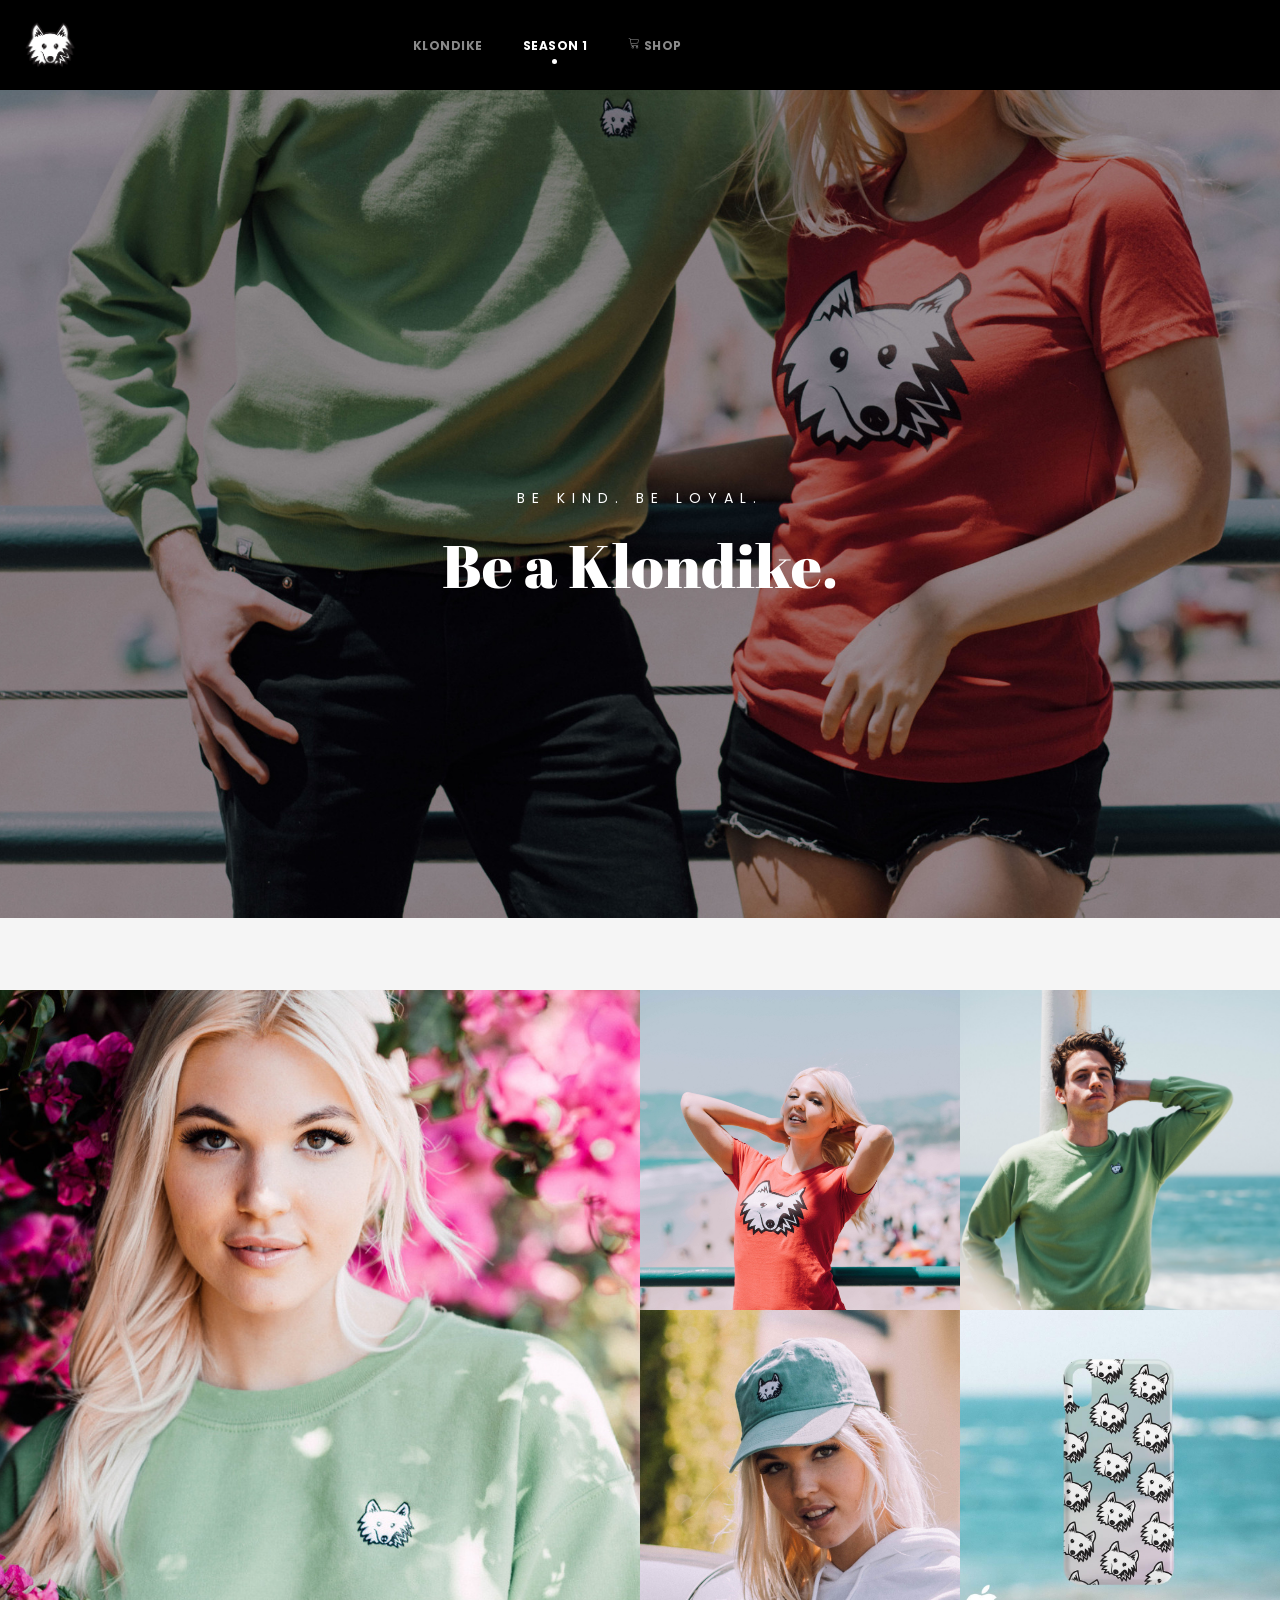
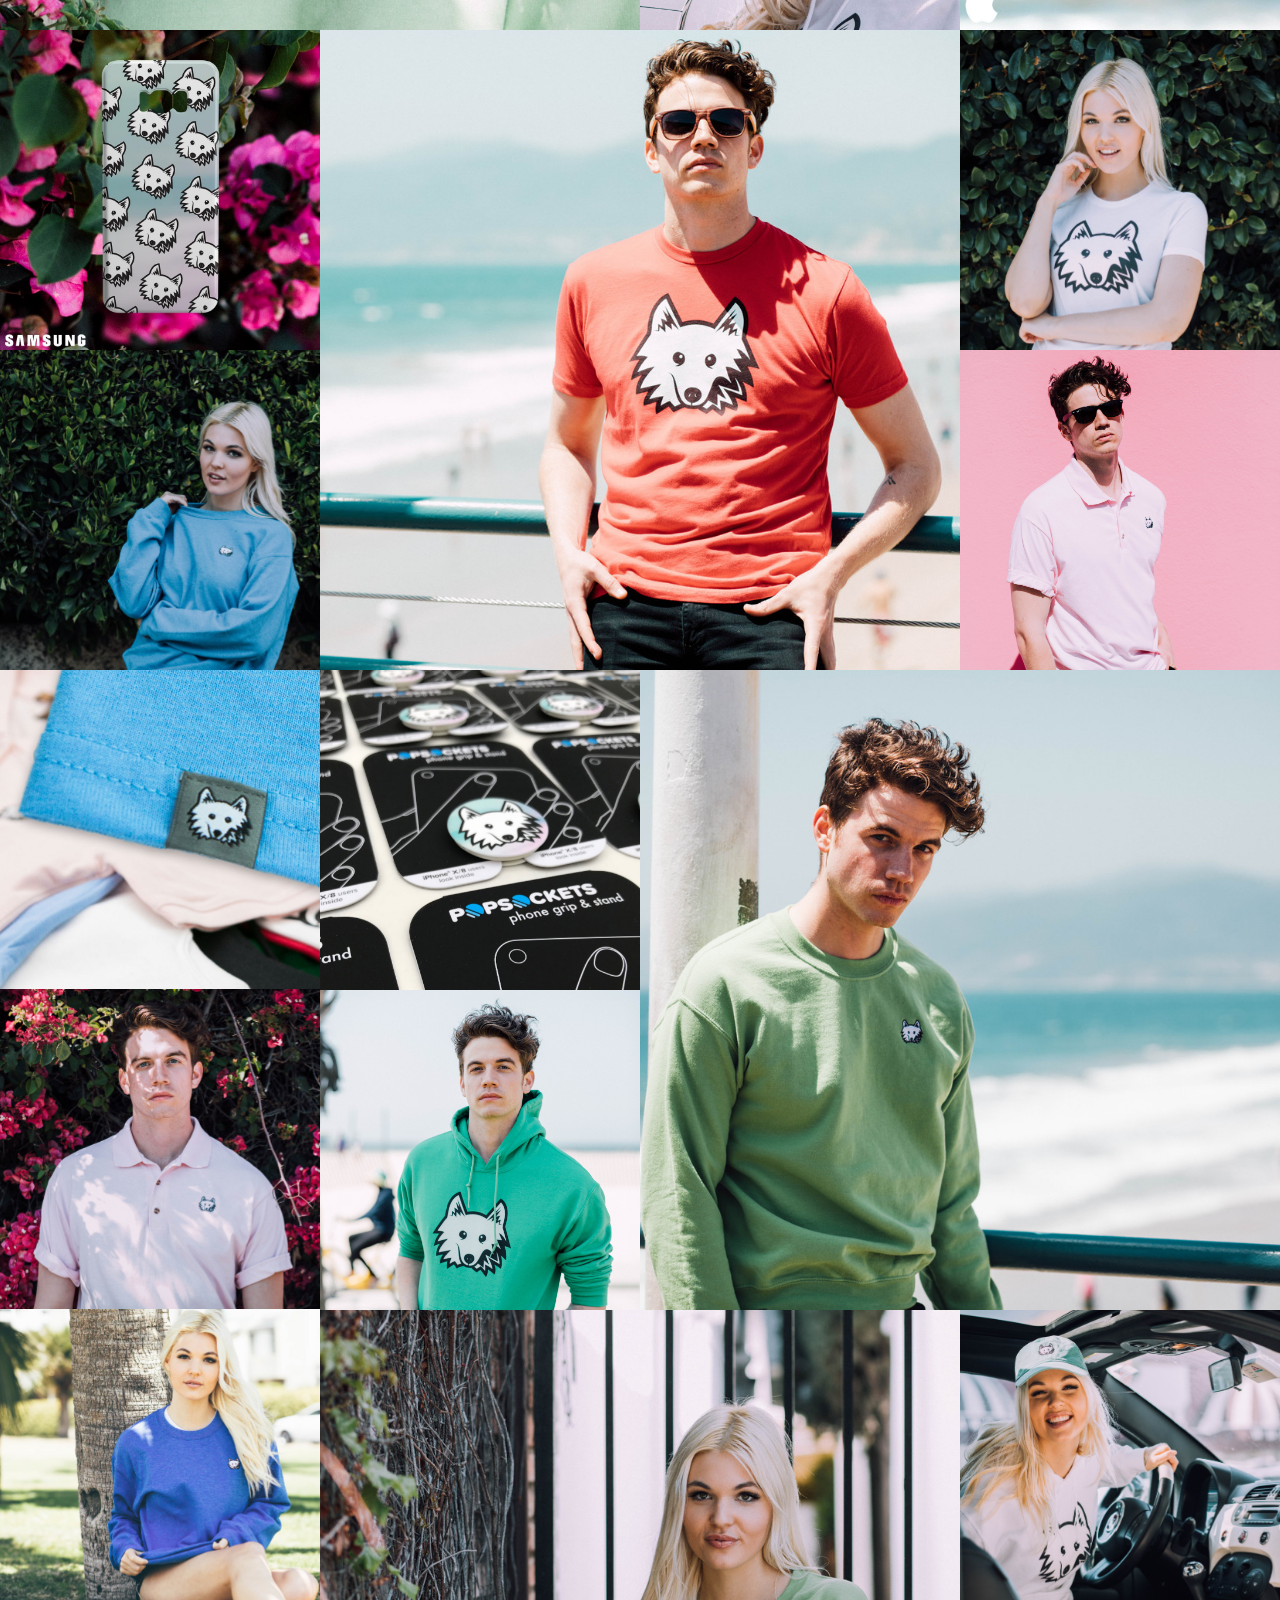
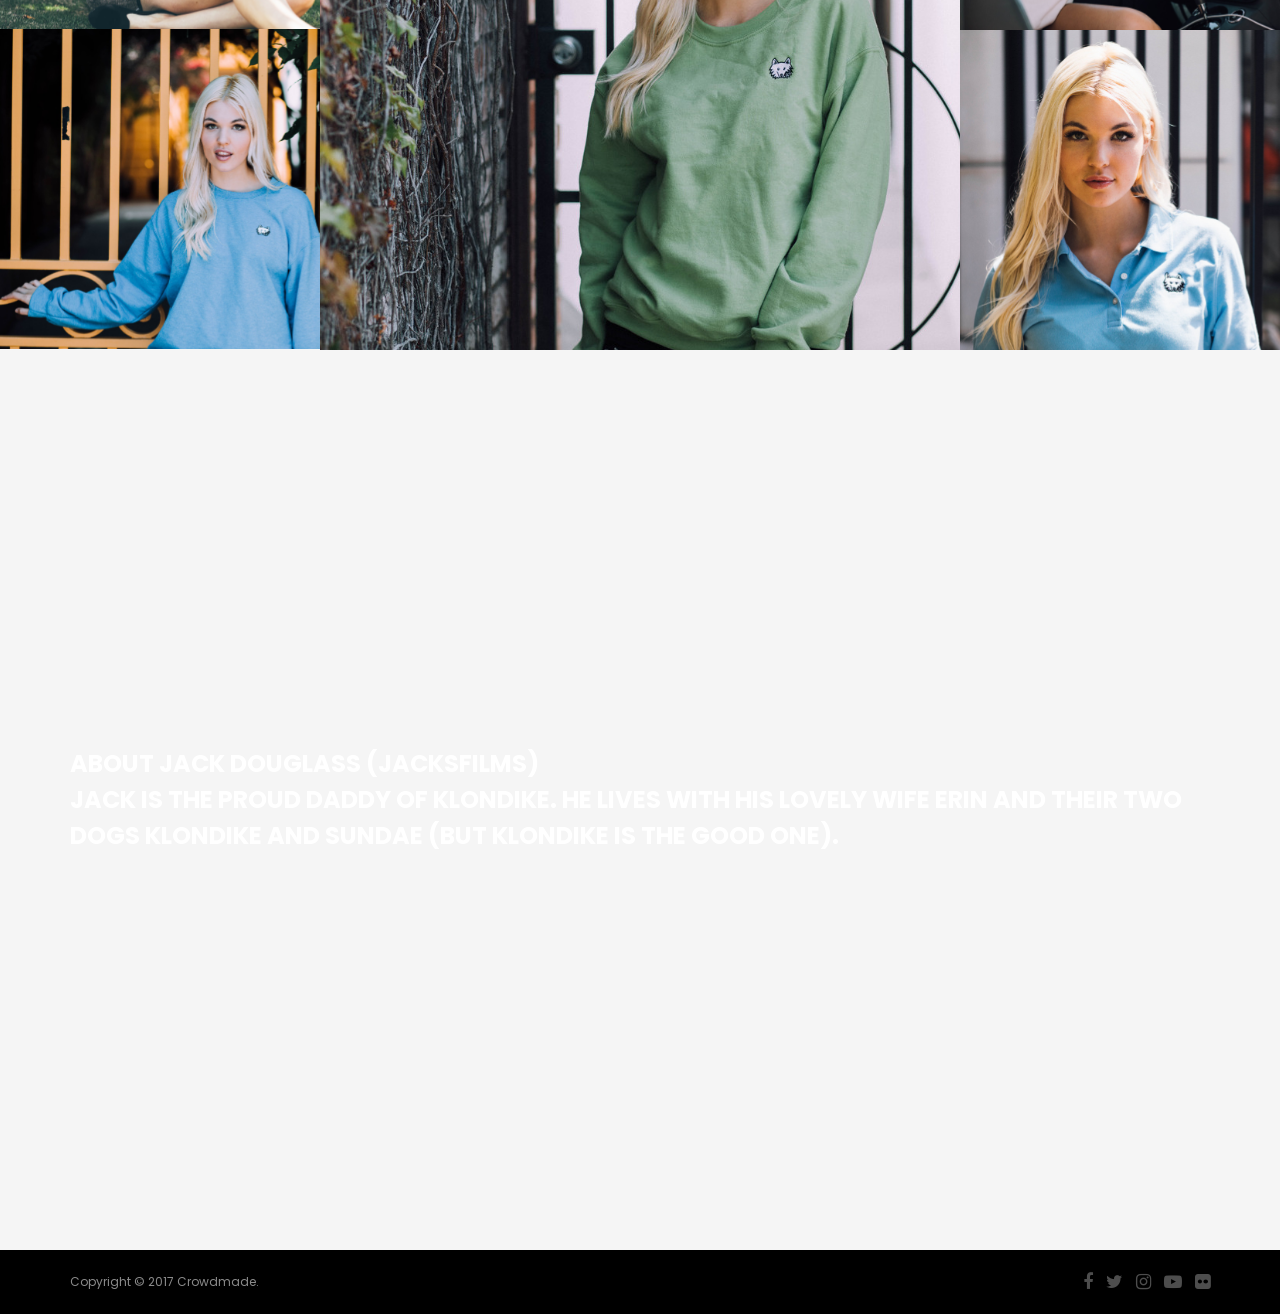
==== index.html @ ea307bab "Linking to shop" ====
<!doctype html>
<html lang="en">
  <head>
    <!-- Basic page needs-->
    <title>Be A Klondike</title>
    <meta charset="UTF-8"/>
    <meta name="author" content=""/>
    <meta name="description" content=""/>
    <meta name="keywords" content=""/>
    <!-- Mobile specific metas-->
    <meta name="viewport" content="width=device-width,initial-scale=1.0"/>
    <!-- Favicon-->
    <link rel="shortcut icon" href="images/favicon.ico"/>
    <!-- Google Web Fonts-->
    <link rel="stylesheet" href="https://fonts.googleapis.com/css?family=Poppins:300,400,500,600,700"/>
    <link rel="stylesheet" href="https://fonts.googleapis.com/css?family=Abril+Fatface"/>
    <link rel="stylesheet" href="https://fonts.googleapis.com/css?family=Unna"/>
    <link rel="stylesheet" href="https://fonts.googleapis.com/css?family=PT+Serif"/>
    <link rel="stylesheet" href="https://fonts.googleapis.com/css?family=Muli"/>
    <!-- Vendor CSS-->
    <link rel="stylesheet" media="all" href="css/bootstrap.min.css"/>
    <link rel="stylesheet" media="all" href="css/font-awesome.min.css"/>
    <link rel="stylesheet" media="all" href="css/linearicons.css"/>
    <link rel="stylesheet" media="all" href="css/apolo-icons.css"/>
    <link rel="stylesheet" media="all" href="css/hamburgers.min.css"/>
    <link rel="stylesheet" media="all" href="css/animate.css"/>
    <link rel="stylesheet" media="all" href="vendors/fancybox/jquery.fancybox.min.css"/>
    <link rel="stylesheet" media="all" href="vendors/owl-carousel/assets/owl.carousel.min.css"/>
    <link rel="stylesheet" media="all" href="vendors/mCustomScrollbar/jquery.mCustomScrollbar.min.css"/>
    <link rel="stylesheet" media="all" href="vendors/arcticmodal/jquery.arcticmodal-0.3.css"/>
    <!-- Theme CSS-->
    <link rel="stylesheet" media="all" href="css/style.css"/>
    <!-- Vendor JS-->
    <script src="vendors/modernizr.js"></script>
    <style>
      .apo-header-item img.logo { max-height: 60px; }
      .shopify-product { margin: auto; }
      .text-white { color: #ffffff !important; }
      .text-left { text-align: left; }
    </style>
  </head>
  <body>
    <!-- Preloader-->
    <div class="apo-preloader">
      <div class="apo-preloader-outer">
        <div class="apo-preloader-inner">
          <div class="apo-loader">
            <img src="images/klondike-s1-logo-trans.png" alt="">
          </div>
        </div>
      </div>
    </div>
    <!-- End Preloader-->
    <!-- Site Header-->
    <!-- Site Header-->
    <header id="header" class="apo-header apo-header-dark">
      <div class="apo-header-section apo-sticky">
        <div class="apo-header-component-first">
          <div class="apo-header-items">
            <div class="apo-header-item">
              <!-- Logo--><a href="/" title="Home"><img src="images/klondike-s1-logo-trans.png" class="logo" alt="Logo"/></a>
              <!-- End Logo-->
            </div>
          </div>
        </div>
        <div class="apo-header-component-middle">
          <div class="apo-header-items">
            <div class="apo-header-item">
              <!-- Navigation-->
              <nav class="apo-navigation-container">
                <ul class="apo-navigation">
                  <li><a href="/">Klondike</a></li>
                  <li class="apo-current"><a href="#">Season 1</a></li>
                  <li><a href="https://crowdmade.com/collections/jacksfilms"><i class="icon-cart"></i> Shop</a></li>
                </ul>
              </nav>
              <!-- End Navigation-->
            </div>
          </div>
        </div>
        <div class="apo-header-component-last"></div>
      </div>
    </header>
    <!-- End Site Header-->
    <!-- Page Content-->
    <div class="apo-page">

      <div data-parallax="scroll" data-image-src="images/klondike-s1-header.jpg" class="apo-section apo-fullheight-section apo-section-parallax">
        <div class="container text-white">
          <h4 class="apo-section-title apo-style-3">Be Kind. Be Loyal.</h4>
          <h1 class="apo-style-3">Be a Klondike.</blockquote>
        </div>
      </div>

      <!-- Isotope-->
      <div data-isotope-layout="masonry" class="apo-isotope apo-cols-4 apo-portfolio-container apo-style-3">
        <div class="grid-sizer"></div>
        <div class="apo-item apo-item-size-2x">
          <!-- Article-->
          <article class="apo-project">
            <div class="apo-project-media"><a href="#"><img src="images/klondike-s1-1.jpg" alt=""/></a></div>
            <div class="apo-project-content-wrap">
              <div class="apo-aligner-outer">
                <div class="apo-aligner-inner">
                  <header class="apo-project-header">
                    <h2 class="apo-project-title"><a href="https://crowdmade.com/collections/jacksfilms/products/klondike-face-embroidery-unisex-sweater?variant=12112669343812">Lime Embroidered Klondike Sweater</a></h2>
                  </header>
                  <footer class="apo-project-footer">
                    <ul class="apo-project-meta">
                      <li><a href="#">$34.99</a></li>
                    </ul>
                    <div class="shopify-product" id="shopify-1297131667524">
                  </footer>
                </div>
              </div>
            </div>
          </article>
        </div>
        <div class="apo-item">
          <!-- Article-->
          <article class="apo-project">
            <div class="apo-project-media"><a href="#"><img src="images/klondike-s1-2.jpg" alt=""/></a></div>
            <div class="apo-project-content-wrap">
              <div class="apo-aligner-outer">
                <div class="apo-aligner-inner">
                  <header class="apo-project-header">
                    <h2 class="apo-project-title"><a href="https://crowdmade.com/collections/jacksfilms/products/klondike-face-screenprint-ladies-t-shirt?variant=12112696082500">Red Ladies Klondike T-Shirt</a></h2>
                  </header>
                  <footer class="apo-project-footer">
                    <ul class="apo-project-meta">
                      <li><a href="#">$24.99</a></li>
                    </ul>
                    <div class="shopify-product" id="shopify-1297136746564">
                  </footer>
                </div>
              </div>
            </div>
          </article>
        </div>
        <div class="apo-item">
          <!-- Article-->
          <article class="apo-project">
            <div class="apo-project-media"><a href="#"><img src="images/klondike-s1-3.jpg" alt=""/></a></div>
            <div class="apo-project-content-wrap">
              <div class="apo-aligner-outer">
                <div class="apo-aligner-inner">
                  <header class="apo-project-header">
                    <h2 class="apo-project-title"><a href="https://crowdmade.com/collections/jacksfilms/products/klondike-face-embroidery-unisex-sweater?variant=12112669409348">Lime Embroidered Klondike Sweater</a></h2>
                  </header>
                  <footer class="apo-project-footer">
                    <ul class="apo-project-meta">
                      <li><a href="#">$34.99</a></li>
                    </ul>
                    <div class="shopify-product" id="shopify-1297131667524">
                  </footer>
                </div>
              </div>
            </div>
          </article>
        </div>
        <div class="apo-item">
          <!-- Article-->
          <article class="apo-project">
            <div class="apo-project-media"><a href="#"><img src="images/klondike-s1-4.jpg" alt=""/></a></div>
            <div class="apo-project-content-wrap">
              <div class="apo-aligner-outer">
                <div class="apo-aligner-inner">
                  <header class="apo-project-header">
                    <h2 class="apo-project-title"><a href="https://crowdmade.com/collections/jacksfilms/products/klondike-face-embroidery-unisex">Seafoam Klondike Hat</a></h2>
                  </header>
                  <footer class="apo-project-footer">
                    <ul class="apo-project-meta">
                      <li><a href="#">$24.99</a></li>
                    </ul>
                    <div class="shopify-product" id="shopify-1297132486724">
                  </footer>
                </div>
              </div>
            </div>
          </article>
        </div>
        <div class="apo-item">
          <!-- Article-->
          <article class="apo-project">
            <div class="apo-project-media"><a href="#"><img src="images/klondike-s1-5.jpg" alt=""/></a></div>
            <div class="apo-project-content-wrap">
              <div class="apo-aligner-outer">
                <div class="apo-aligner-inner">
                  <header class="apo-project-header">
                    <h2 class="apo-project-title"><a href="https://crowdmade.com/collections/jacksfilms/products/klondike-phone-case-iphone-case">Klondike iPhone Case (5-X)</a></h2>
                  </header>
                  <footer class="apo-project-footer">
                    <ul class="apo-project-meta">
                      <li><a href="#">$16.99</a></li>
                    </ul>
                    <div class="shopify-product" id="shopify-1300174045252">
                  </footer>
                </div>
              </div>
            </div>
          </article>
        </div>
        <div class="apo-item">
          <!-- Article-->
          <article class="apo-project">
            <div class="apo-project-media"><a href="#"><img src="images/klondike-s1-6.jpg" alt=""/></a></div>
            <div class="apo-project-content-wrap">
              <div class="apo-aligner-outer">
                <div class="apo-aligner-inner">
                  <header class="apo-project-header">
                    <h2 class="apo-project-title"><a href="#">Klondike Samsung Galaxy Case (S3-S8)</a></h2>
                  </header>
                  <footer class="apo-project-footer">
                    <ul class="apo-project-meta">
                      <li><a href="#">$16.99</a></li>
                    </ul>
                    <div class="shopify-product" id="shopify-1300174110788">
                  </footer>
                </div>
              </div>
            </div>
          </article>
        </div>
        <div class="apo-item apo-item-size-2x">
          <!-- Article-->
          <article class="apo-project">
            <div class="apo-project-media"><a href="#"><img src="images/klondike-s1-7.jpg" alt=""/></a></div>
            <div class="apo-project-content-wrap">
              <div class="apo-aligner-outer">
                <div class="apo-aligner-inner">
                  <header class="apo-project-header">
                    <h2 class="apo-project-title"><a href="https://crowdmade.com/collections/jacksfilms/products/klondike-face-screenprint-unisex-t-shirt?variant=12112696672324">Red Unisex Klondike T-Shirt</a></h2>
                  </header>
                  <footer class="apo-project-footer">
                    <ul class="apo-project-meta">
                      <li><a href="#">$24.99</a></li>
                    </ul>
                    <div class="shopify-product" id="shopify-1297136779332">
                  </footer>
                </div>
              </div>
            </div>
          </article>
        </div>
        <div class="apo-item">
          <!-- Article-->
          <article class="apo-project">
            <div class="apo-project-media"><a href="#"><img src="images/klondike-s1-8.jpg" alt=""/></a></div>
            <div class="apo-project-content-wrap">
              <div class="apo-aligner-outer">
                <div class="apo-aligner-inner">
                  <header class="apo-project-header">
                    <h2 class="apo-project-title"><a href="https://crowdmade.com/collections/jacksfilms/products/klondike-face-screenprint-ladies-t-shirt?variant=12112696016964">White Ladies Klondike T-Shirt</a></h2>
                  </header>
                  <footer class="apo-project-footer">
                    <ul class="apo-project-meta">
                      <li><a href="#">$24.99</a></li>
                    </ul>
                    <div class="shopify-product" id="shopify-1297136746564">
                  </footer>
                </div>
              </div>
            </div>
          </article>
        </div>
        <div class="apo-item">
          <!-- Article-->
          <article class="apo-project">
            <div class="apo-project-media"><a href="#"><img src="images/klondike-s1-9.jpg" alt=""/></a></div>
            <div class="apo-project-content-wrap">
              <div class="apo-aligner-outer">
                <div class="apo-aligner-inner">
                  <header class="apo-project-header">
                    <h2 class="apo-project-title"><a href="#">Heather Blue Embroidered Klondike Sweater</a></h2>
                  </header>
                  <footer class="apo-project-footer">
                    <ul class="apo-project-meta">
                      <li><a href="https://crowdmade.com/collections/jacksfilms/products/klondike-face-embroidery-unisex-sweater">$34.99</a></li>
                    </ul>
                    <div class="shopify-product" id="shopify-1297131667524">
                  </footer>
                </div>
              </div>
            </div>
          </article>
        </div>
        <div class="apo-item">
          <!-- Article-->
          <article class="apo-project">
            <div class="apo-project-media"><a href="#"><img src="images/klondike-s1-10.jpg" alt=""/></a></div>
            <div class="apo-project-content-wrap">
              <div class="apo-aligner-outer">
                <div class="apo-aligner-inner">
                  <header class="apo-project-header">
                    <h2 class="apo-project-title"><a href="https://crowdmade.com/collections/jacksfilms/products/klondike-face-embroidery-unisex-polo">Light Pink Embroidered Klondike Polo</a></h2>
                  </header>
                  <footer class="apo-project-footer">
                    <ul class="apo-project-meta">
                      <li><a href="#">$29.99</a></li>
                    </ul>
                    <div class="shopify-product" id="shopify-1297131700292">
                  </footer>
                </div>
              </div>
            </div>
          </article>
        </div>
        <div class="apo-item apo-item-size-1-3x">
          <!-- Article-->
          <article class="apo-project">
            <div class="apo-project-media"><a href="#"><img src="images/klondike-s1-11.jpg" alt=""/></a></div>
            <div class="apo-project-content-wrap">
              <div class="apo-aligner-outer">
                <div class="apo-aligner-inner">
                  <header class="apo-project-header">
                    <h2 class="apo-project-title"><a href="https://crowdmade.com/collections/jacksfilms">Woven Klondike Hem Tags</a></h2>
                  </header>
                </div>
              </div>
            </div>
          </article>
        </div>
        <div class="apo-item apo-item-size-1-3x">
          <!-- Article-->
          <article class="apo-project">
            <div class="apo-project-media"><a href="#"><img src="images/klondike-s1-12.jpg" alt=""/></a></div>
            <div class="apo-project-content-wrap">
              <div class="apo-aligner-outer">
                <div class="apo-aligner-inner">
                  <header class="apo-project-header">
                    <h2 class="apo-project-title"><a href="https://crowdmade.com/collections/jacksfilms/products/klondike-pop-sockets">Klondike PopSocket</a></h2>
                  </header>
                  <footer class="apo-project-footer">
                    <ul class="apo-project-meta">
                      <li><a href="#">$.99</a></li>
                    </ul>
                    <div class="shopify-product" id="shopify-1300864401476">
                  </footer>
                </div>
              </div>
            </div>
          </article>
        </div>
        <div class="apo-item apo-item-size-2x">
          <!-- Article-->
          <article class="apo-project">
            <div class="apo-project-media"><a href="#"><img src="images/klondike-s1-13.jpg" alt=""/></a></div>
            <div class="apo-project-content-wrap">
              <div class="apo-aligner-outer">
                <div class="apo-aligner-inner">
                  <header class="apo-project-header">
                    <h2 class="apo-project-title"><a href="https://crowdmade.com/collections/jacksfilms/products/klondike-face-embroidery-unisex-sweater?variant=12112669409348">Lime Embroidered Klondike Sweater</a></h2>
                  </header>
                  <footer class="apo-project-footer">
                    <ul class="apo-project-meta">
                      <li><a href="#">$34.99</a></li>
                    </ul>
                    <div class="shopify-product" id="shopify-1297131667524">
                  </footer>
                </div>
              </div>
            </div>
          </article>
        </div>
        <div class="apo-item">
          <!-- Article-->
          <article class="apo-project">
            <div class="apo-project-media"><a href="#"><img src="images/klondike-s1-14.jpg" alt=""/></a></div>
            <div class="apo-project-content-wrap">
              <div class="apo-aligner-outer">
                <div class="apo-aligner-inner">
                  <header class="apo-project-header">
                    <h2 class="apo-project-title"><a href="https://crowdmade.com/collections/jacksfilms/products/klondike-face-embroidery-unisex-polo">Light Pink Embroidered Klondike Polo</a></h2>
                  </header>
                  <footer class="apo-project-footer">
                    <ul class="apo-project-meta">
                      <li><a href="#">$29.99</a></li>
                    </ul>
                    <div class="shopify-product" id="shopify-1297131700292">
                  </footer>
                </div>
              </div>
            </div>
          </article>
        </div>
        <div class="apo-item">
          <!-- Article-->
          <article class="apo-project">
            <div class="apo-project-media"><a href="#"><img src="images/klondike-s1-15.jpg" alt=""/></a></div>
            <div class="apo-project-content-wrap">
              <div class="apo-aligner-outer">
                <div class="apo-aligner-inner">
                  <header class="apo-project-header">
                    <h2 class="apo-project-title"><a href="https://crowdmade.com/collections/jacksfilms/products/klondike-face-screenprint-unisex-pullover-hoodie">Kelly Green Klondike Hoodie</a></h2>
                  </header>
                  <footer class="apo-project-footer">
                    <ul class="apo-project-meta">
                      <li><a href="#">$37.99</a></li>
                    </ul>
                    <div class="shopify-product" id="shopify-1297136812100">
                  </footer>
                </div>
              </div>
            </div>
          </article>
        </div>
        <div class="apo-item">
          <!-- Article-->
          <article class="apo-project">
            <div class="apo-project-media"><a href="#"><img src="images/klondike-s1-16.jpg" alt=""/></a></div>
            <div class="apo-project-content-wrap">
              <div class="apo-aligner-outer">
                <div class="apo-aligner-inner">
                  <header class="apo-project-header">
                    <h2 class="apo-project-title"><a href="https://crowdmade.com/collections/jacksfilms/products/klondike-face-embroidery-unisex-sweater">Heather Blue Embroidered Klondike Sweater</a></h2>
                  </header>
                  <footer class="apo-project-footer">
                    <ul class="apo-project-meta">
                      <li><a href="#">$34.99</a></li>
                    </ul>
                    <div class="shopify-product" id="shopify-1297131667524">
                  </footer>
                </div>
              </div>
            </div>
          </article>
        </div>
        <div class="apo-item apo-item-size-2x">
          <!-- Article-->
          <article class="apo-project">
            <div class="apo-project-media"><a href="#"><img src="images/klondike-s1-17.jpg" alt=""/></a></div>
            <div class="apo-project-content-wrap">
              <div class="apo-aligner-outer">
                <div class="apo-aligner-inner">
                  <header class="apo-project-header">
                    <h2 class="apo-project-title"><a href="https://crowdmade.com/collections/jacksfilms/products/klondike-face-embroidery-unisex-sweater?variant=12112669343812">Lime Embroidered Klondike Sweater</a></h2>
                  </header>
                  <footer class="apo-project-footer">
                    <ul class="apo-project-meta">
                      <li><a href="#">$34.99</a></li>
                    </ul>
                    <div class="shopify-product" id="shopify-1297131667524">
                  </footer>
                </div>
              </div>
            </div>
          </article>
        </div>
        <div class="apo-item apo-item-size-1-3x">
          <!-- Article-->
          <article class="apo-project">
            <div class="apo-project-media"><a href="#"><img src="images/klondike-s1-18.jpg" alt=""/></a></div>
            <div class="apo-project-content-wrap">
              <div class="apo-aligner-outer">
                <div class="apo-aligner-inner">
                  <header class="apo-project-header">
                    <h2 class="apo-project-title"><a href="https://crowdmade.com/collections/jacksfilms/products/klondike-face-screenprint-unisex-pullover-hoodie?variant=12112697032772">Seafoam Klondike Hat</a></h2>
                  </header>
                  <footer class="apo-project-footer">
                    <ul class="apo-project-meta">
                      <li><a href="#">$24.99</a></li>
                    </ul>
                    <div class="shopify-product" id="shopify-1297132486724">
                  </footer>
                </div>
              </div>
            </div>
          </article>
        </div>
        <div class="apo-item">
          <!-- Article-->
          <article class="apo-project">
            <div class="apo-project-media"><a href="#"><img src="images/klondike-s1-19.jpg" alt=""/></a></div>
            <div class="apo-project-content-wrap">
              <div class="apo-aligner-outer">
                <div class="apo-aligner-inner">
                  <header class="apo-project-header">
                    <h2 class="apo-project-title"><a href="https://crowdmade.com/collections/jacksfilms/products/klondike-face-embroidery-unisex-sweater">Heather Blue Embroidered Klondike Sweater</a></h2>
                  </header>
                  <footer class="apo-project-footer">
                    <ul class="apo-project-meta">
                      <li><a href="#">$34.99</a></li>
                    </ul>
                    <div class="shopify-product" id="shopify-1297131667524">
                  </footer>
                </div>
              </div>
            </div>
          </article>
        </div>
        <div class="apo-item">
          <!-- Article-->
          <article class="apo-project">
            <div class="apo-project-media"><a href="#"><img src="images/klondike-s1-20.jpg" alt=""/></a></div>
            <div class="apo-project-content-wrap">
              <div class="apo-aligner-outer">
                <div class="apo-aligner-inner">
                  <header class="apo-project-header">
                    <h2 class="apo-project-title"><a href="https://crowdmade.com/collections/jacksfilms/products/klondike-face-embroidery-ladies-polo?variant=12112737173572">Light Blue Embroidered Klondike Ladies Polo</a></h2>
                  </header>
                  <footer class="apo-project-footer">
                    <ul class="apo-project-meta">
                      <li><a href="#">$29.99</a></li>
                    </ul>
                    <div class="shopify-product" id="shopify-1297142349892">
                  </footer>
                </div>
              </div>
            </div>
          </article>
        </div>
        <!--div class="apo-item apo-item-size-1-3x">
          <article class="apo-project">
            <div class="apo-project-media"><a href="#"><img src="images/klondike-s1-21.jpg" alt=""/></a></div>
            <div class="apo-project-content-wrap">
              <div class="apo-aligner-outer">
                <div class="apo-aligner-inner">
                  <header class="apo-project-header">
                    <h2 class="apo-project-title"><a href="https://crowdmade.com/collections/jacksfilms/products/klondike-face-embroidery-unisex-polo">Light Pink Embroidered Klondike Polo</a></h2>
                  </header>
                  <footer class="apo-project-footer">
                    <ul class="apo-project-meta">
                      <li><a href="#">$29.99</a></li>
                    </ul>
                    <div class="shopify-product" id="shopify-1297131700292">
                  </footer>
                </div>
              </div>
            </div>
          </article>
        </div-->

      </div>
      <div data-parallax="scroll" data-image-src="images/klondike-s1-footer.jpg" class="apo-section apo-fullheight-section apo-section-parallax">
        <div class="container text-white text-left">
          <h2 class="apo-section-title apo-style-4">About Jack Douglass (jacksfilms)</blockquote>
          <p>Jack is the proud daddy of Klondike. He lives with his lovely wife Erin and their two dogs Klondike and Sundae (but Klondike is the good one).</p>
        </div>
      </div>
    </div>
    <!-- End Page Content-->
    <!-- Footer-->
    <footer id="footer" class="apo-footer apo-style-2">
      <div class="container">
        <div class="row apo-table-row-sm">
          <div class="col-sm-6">
            <div class="copyright">Copyright &copy; 2017 Crowdmade.</div>
          </div>
          <div class="col-sm-6">
            <!-- Social Networks-->
            <ul class="apo-social-networks">
              <li><a href="#" class="apo-social-networks-facebook"><i class="fa fa-facebook"></i></a></li>
              <li><a href="#" class="apo-social-networks-twitter"><i class="fa fa-twitter"></i></a></li>
              <li><a href="#" class="apo-social-networks-instagram"><i class="fa fa-instagram"></i></a></li>
              <li><a href="#" class="apo-social-networks-youtube"><i class="fa fa-youtube-play"></i></a></li>
              <li><a href="#" class="apo-social-networks-flickr"><i class="fa fa-flickr"></i></a></li>
            </ul>
            <!-- End Social Networks-->
          </div>
        </div>
      </div>
    </footer>
    <!-- End Footer-->
    <!-- Vendor JS-->
    <script src="https://code.jquery.com/jquery-3.1.1.min.js" integrity="sha256-hVVnYaiADRTO2PzUGmuLJr8BLUSjGIZsDYGmIJLv2b8=" crossorigin="anonymous"></script>
    <script src="vendors/handlebars-v4.0.5.js"></script>
    
    <script src="vendors/wt.validator.min.js"></script>
    <script src="vendors/jquery.easing.1.3.min.js"></script>
    <script src="vendors/mad.accordion.js"></script>
    <script src="vendors/mad.customselect.js"></script>
    <script src="vendors/mad.tabs.js"></script>
    <script src="vendors/wat.counters.js"></script>
    <script src="vendors/wt.jquery.nav.1.0.js"></script>
    <script src="vendors/isotope.pkgd.min.js"></script>
    <script src="vendors/imagesloaded.pkgd.min.js"></script>
    <script src="vendors/fancybox/jquery.fancybox.min.js"></script>
    <script src="vendors/appear.min.js"></script>
    <script src="vendors/owl-carousel/owl.carousel.min.js"></script>
    <script src="vendors/mCustomScrollbar/jquery.mCustomScrollbar.concat.min.js"></script>
    <script src="vendors/arcticmodal/jquery.arcticmodal-0.3.min.js"></script>
    <script src="vendors/parallax.min.js"></script>
    <!-- Theme JS-->
    <script src="js/apolo.core.js"></script>
    <script src="js/modules/apolo.newsletter.js"></script>
    <script src="js/modules/apolo.sameheight.js"></script>
    <script src="js/modules/apolo.appear.js"></script>
    <script src="js/modules/apolo.isotope.js"></script>
    <script src="js/apolo.init.js"></script>

    <script type="text/javascript">
    document.addEventListener("DOMContentLoaded", function(){
      var scriptURL = 'https://sdks.shopifycdn.com/buy-button/latest/buy-button-storefront.min.js';
      if (window.ShopifyBuy) {
        if (window.ShopifyBuy.UI) {
          ShopifyBuyInit();
        } else {
          loadScript();
        }
      } else {
        loadScript();
      }

      function loadScript() {
        var script = document.createElement('script');
        script.async = true;
        script.src = scriptURL;
        (document.getElementsByTagName('head')[0] || document.getElementsByTagName('body')[0]).appendChild(script);
        script.onload = ShopifyBuyInit;
      }

      function ShopifyBuyInit(selector) {
        var client = ShopifyBuy.buildClient({
          domain: 'crowdm.myshopify.com',
          apiKey: 'f0220b5c501c8fab5358c0a258b57388',
          appId: '6',
        });

        if (selector == "" || typeof selector != "string") {
          selector = ".shopify-product";
        }

        ShopifyBuy.UI.onReady(client).then(function (ui) {
          var buttons = document.querySelectorAll(selector);
          var buttons_count = buttons.length;

          if (buttons_count) {
            for (var i = 0; i < buttons_count; i++) {
              if (buttons[i]) {
                var id = buttons[i].id.replace(/shopify-/,'')
              } else {
                return;
              }

              ui.createComponent('product', {
                id: [id],
                node: buttons[i],
                moneyFormat: '%24%7B%7Bamount%7D%7D',
                options: {
                  "product": {
                    "buttonDestination": "modal",
                    // "variantId": "all",
                    "width": "150px",
                    "contents": {
                      "img": false,
                      "imgWithCarousel": false,
                      "title": false,
                      "variantTitle": false,
                      "options": false,
                      "price": false,
                      "description": false,
                      "buttonWithQuantity": false,
                      "quantity": false
                    },
                    "text": {
                      "button": "Buy now"
                    },
                    "styles": {
                      "product": {
                        "text-align": "right",
                        "margin": "auto",
                        "@media (min-width: 601px)": {
                          "max-width": "calc(25% - 20px)",
                          "margin-left": "20px",
                          "margin-bottom": "50px"
                        }
                      }
                    }
                  },
                  "cart": {
                    "contents": {
                      "button": true
                    },
                    "styles": {
                      "footer": {
                        "background-color": "#ffffff"
                      }
                    }
                  },
                  "modalProduct": {
                    "contents": {
                      "img": false,
                      "imgWithCarousel": true,
                      "variantTitle": false,
                      "buttonWithQuantity": true,
                      "button": false,
                      "quantity": false
                    },
                    "styles": {
                      "product": {
                        "@media (min-width: 601px)": {
                          "max-width": "100%",
                          "margin-left": "0px",
                          "margin-bottom": "0px"
                        }
                      }
                    }
                  },
                  "productSet": {
                    "styles": {
                      "products": {
                        "@media (min-width: 601px)": {
                          "margin-left": "-20px"
                        }
                      }
                    }
                  }
                }
              });
            }
          }
        });
      }
    });
  </script>
  </body>
</html>
---- css/linearicons.css ----
@font-face {
	font-family: 'Linearicons';
	src: url('../fonts/Linearicons.ttf') format('truetype');
	font-weight: normal;
	font-style: normal;
}
[class^="icon-"], [class*=" icon-"] {
	font-family: 'Linearicons';
	speak: none;
	font-style: normal;
	font-weight: normal;
	font-variant: normal;
	text-transform: none;
	line-height: 1;
	
	/* Enable Ligatures ================ */
	-webkit-font-feature-settings: "liga";
	-moz-font-feature-settings: "liga=1";
	-moz-font-feature-settings: "liga";
	-ms-font-feature-settings: "liga" 1;
	-o-font-feature-settings: "liga";
	font-feature-settings: "liga";

	/* Better Font Rendering =========== */
	-webkit-font-smoothing: antialiased;
	-moz-osx-font-smoothing: grayscale;
}
.icon-home:before {
	content: "\e600";
}
.icon-home2:before {
	content: "\e601";
}
.icon-home3:before {
	content: "\e602";
}
.icon-home4:before {
	content: "\e603";
}
.icon-home5:before {
	content: "\e604";
}
.icon-home6:before {
	content: "\e605";
}
.icon-bathtub:before {
	content: "\e606";
}
.icon-toothbrush:before {
	content: "\e607";
}
.icon-bed:before {
	content: "\e608";
}
.icon-couch:before {
	content: "\e609";
}
.icon-chair:before {
	content: "\e60a";
}
.icon-city:before {
	content: "\e60b";
}
.icon-apartment:before {
	content: "\e60c";
}
.icon-pencil:before {
	content: "\e60d";
}
.icon-pencil2:before {
	content: "\e60e";
}
.icon-pen:before {
	content: "\e60f";
}
.icon-pencil3:before {
	content: "\e610";
}
.icon-eraser:before {
	content: "\e611";
}
.icon-pencil4:before {
	content: "\e612";
}
.icon-pencil5:before {
	content: "\e613";
}
.icon-feather:before {
	content: "\e614";
}
.icon-feather2:before {
	content: "\e615";
}
.icon-feather3:before {
	content: "\e616";
}
.icon-pen2:before {
	content: "\e617";
}
.icon-pen-add:before {
	content: "\e618";
}
.icon-pen-remove:before {
	content: "\e619";
}
.icon-vector:before {
	content: "\e61a";
}
.icon-pen3:before {
	content: "\e61b";
}
.icon-blog:before {
	content: "\e61c";
}
.icon-brush:before {
	content: "\e61d";
}
.icon-brush2:before {
	content: "\e61e";
}
.icon-spray:before {
	content: "\e61f";
}
.icon-paint-roller:before {
	content: "\e620";
}
.icon-stamp:before {
	content: "\e621";
}
.icon-tape:before {
	content: "\e622";
}
.icon-desk-tape:before {
	content: "\e623";
}
.icon-texture:before {
	content: "\e624";
}
.icon-eye-dropper:before {
	content: "\e625";
}
.icon-palette:before {
	content: "\e626";
}
.icon-color-sampler:before {
	content: "\e627";
}
.icon-bucket:before {
	content: "\e628";
}
.icon-gradient:before {
	content: "\e629";
}
.icon-gradient2:before {
	content: "\e62a";
}
.icon-magic-wand:before {
	content: "\e62b";
}
.icon-magnet:before {
	content: "\e62c";
}
.icon-pencil-ruler:before {
	content: "\e62d";
}
.icon-pencil-ruler2:before {
	content: "\e62e";
}
.icon-compass:before {
	content: "\e62f";
}
.icon-aim:before {
	content: "\e630";
}
.icon-gun:before {
	content: "\e631";
}
.icon-bottle:before {
	content: "\e632";
}
.icon-drop:before {
	content: "\e633";
}
.icon-drop-crossed:before {
	content: "\e634";
}
.icon-drop2:before {
	content: "\e635";
}
.icon-snow:before {
	content: "\e636";
}
.icon-snow2:before {
	content: "\e637";
}
.icon-fire:before {
	content: "\e638";
}
.icon-lighter:before {
	content: "\e639";
}
.icon-knife:before {
	content: "\e63a";
}
.icon-dagger:before {
	content: "\e63b";
}
.icon-tissue:before {
	content: "\e63c";
}
.icon-toilet-paper:before {
	content: "\e63d";
}
.icon-poop:before {
	content: "\e63e";
}
.icon-umbrella:before {
	content: "\e63f";
}
.icon-umbrella2:before {
	content: "\e640";
}
.icon-rain:before {
	content: "\e641";
}
.icon-tornado:before {
	content: "\e642";
}
.icon-wind:before {
	content: "\e643";
}
.icon-fan:before {
	content: "\e644";
}
.icon-contrast:before {
	content: "\e645";
}
.icon-sun-small:before {
	content: "\e646";
}
.icon-sun:before {
	content: "\e647";
}
.icon-sun2:before {
	content: "\e648";
}
.icon-moon:before {
	content: "\e649";
}
.icon-cloud:before {
	content: "\e64a";
}
.icon-cloud-upload:before {
	content: "\e64b";
}
.icon-cloud-download:before {
	content: "\e64c";
}
.icon-cloud-rain:before {
	content: "\e64d";
}
.icon-cloud-hailstones:before {
	content: "\e64e";
}
.icon-cloud-snow:before {
	content: "\e64f";
}
.icon-cloud-windy:before {
	content: "\e650";
}
.icon-sun-wind:before {
	content: "\e651";
}
.icon-cloud-fog:before {
	content: "\e652";
}
.icon-cloud-sun:before {
	content: "\e653";
}
.icon-cloud-lightning:before {
	content: "\e654";
}
.icon-cloud-sync:before {
	content: "\e655";
}
.icon-cloud-lock:before {
	content: "\e656";
}
.icon-cloud-gear:before {
	content: "\e657";
}
.icon-cloud-alert:before {
	content: "\e658";
}
.icon-cloud-check:before {
	content: "\e659";
}
.icon-cloud-cross:before {
	content: "\e65a";
}
.icon-cloud-crossed:before {
	content: "\e65b";
}
.icon-cloud-database:before {
	content: "\e65c";
}
.icon-database:before {
	content: "\e65d";
}
.icon-database-add:before {
	content: "\e65e";
}
.icon-database-remove:before {
	content: "\e65f";
}
.icon-database-lock:before {
	content: "\e660";
}
.icon-database-refresh:before {
	content: "\e661";
}
.icon-database-check:before {
	content: "\e662";
}
.icon-database-history:before {
	content: "\e663";
}
.icon-database-upload:before {
	content: "\e664";
}
.icon-database-download:before {
	content: "\e665";
}
.icon-server:before {
	content: "\e666";
}
.icon-shield:before {
	content: "\e667";
}
.icon-shield-check:before {
	content: "\e668";
}
.icon-shield-alert:before {
	content: "\e669";
}
.icon-shield-cross:before {
	content: "\e66a";
}
.icon-lock:before {
	content: "\e66b";
}
.icon-rotation-lock:before {
	content: "\e66c";
}
.icon-unlock:before {
	content: "\e66d";
}
.icon-key:before {
	content: "\e66e";
}
.icon-key-hole:before {
	content: "\e66f";
}
.icon-toggle-off:before {
	content: "\e670";
}
.icon-toggle-on:before {
	content: "\e671";
}
.icon-cog:before {
	content: "\e672";
}
.icon-cog2:before {
	content: "\e673";
}
.icon-wrench:before {
	content: "\e674";
}
.icon-screwdriver:before {
	content: "\e675";
}
.icon-hammer-wrench:before {
	content: "\e676";
}
.icon-hammer:before {
	content: "\e677";
}
.icon-saw:before {
	content: "\e678";
}
.icon-axe:before {
	content: "\e679";
}
.icon-axe2:before {
	content: "\e67a";
}
.icon-shovel:before {
	content: "\e67b";
}
.icon-pickaxe:before {
	content: "\e67c";
}
.icon-factory:before {
	content: "\e67d";
}
.icon-factory2:before {
	content: "\e67e";
}
.icon-recycle:before {
	content: "\e67f";
}
.icon-trash:before {
	content: "\e680";
}
.icon-trash2:before {
	content: "\e681";
}
.icon-trash3:before {
	content: "\e682";
}
.icon-broom:before {
	content: "\e683";
}
.icon-game:before {
	content: "\e684";
}
.icon-gamepad:before {
	content: "\e685";
}
.icon-joystick:before {
	content: "\e686";
}
.icon-dice:before {
	content: "\e687";
}
.icon-spades:before {
	content: "\e688";
}
.icon-diamonds:before {
	content: "\e689";
}
.icon-clubs:before {
	content: "\e68a";
}
.icon-hearts:before {
	content: "\e68b";
}
.icon-heart:before {
	content: "\e68c";
}
.icon-star:before {
	content: "\e68d";
}
.icon-star-half:before {
	content: "\e68e";
}
.icon-star-empty:before {
	content: "\e68f";
}
.icon-flag:before {
	content: "\e690";
}
.icon-flag2:before {
	content: "\e691";
}
.icon-flag3:before {
	content: "\e692";
}
.icon-mailbox-full:before {
	content: "\e693";
}
.icon-mailbox-empty:before {
	content: "\e694";
}
.icon-at-sign:before {
	content: "\e695";
}
.icon-envelope:before {
	content: "\e696";
}
.icon-envelope-open:before {
	content: "\e697";
}
.icon-paperclip:before {
	content: "\e698";
}
.icon-paper-plane:before {
	content: "\e699";
}
.icon-reply:before {
	content: "\e69a";
}
.icon-reply-all:before {
	content: "\e69b";
}
.icon-inbox:before {
	content: "\e69c";
}
.icon-inbox2:before {
	content: "\e69d";
}
.icon-outbox:before {
	content: "\e69e";
}
.icon-box:before {
	content: "\e69f";
}
.icon-archive:before {
	content: "\e6a0";
}
.icon-archive2:before {
	content: "\e6a1";
}
.icon-drawers:before {
	content: "\e6a2";
}
.icon-drawers2:before {
	content: "\e6a3";
}
.icon-drawers3:before {
	content: "\e6a4";
}
.icon-eye:before {
	content: "\e6a5";
}
.icon-eye-crossed:before {
	content: "\e6a6";
}
.icon-eye-plus:before {
	content: "\e6a7";
}
.icon-eye-minus:before {
	content: "\e6a8";
}
.icon-binoculars:before {
	content: "\e6a9";
}
.icon-binoculars2:before {
	content: "\e6aa";
}
.icon-hdd:before {
	content: "\e6ab";
}
.icon-hdd-down:before {
	content: "\e6ac";
}
.icon-hdd-up:before {
	content: "\e6ad";
}
.icon-floppy-disk:before {
	content: "\e6ae";
}
.icon-disc:before {
	content: "\e6af";
}
.icon-tape2:before {
	content: "\e6b0";
}
.icon-printer:before {
	content: "\e6b1";
}
.icon-shredder:before {
	content: "\e6b2";
}
.icon-file-empty:before {
	content: "\e6b3";
}
.icon-file-add:before {
	content: "\e6b4";
}
.icon-file-check:before {
	content: "\e6b5";
}
.icon-file-lock:before {
	content: "\e6b6";
}
.icon-files:before {
	content: "\e6b7";
}
.icon-copy:before {
	content: "\e6b8";
}
.icon-compare:before {
	content: "\e6b9";
}
.icon-folder:before {
	content: "\e6ba";
}
.icon-folder-search:before {
	content: "\e6bb";
}
.icon-folder-plus:before {
	content: "\e6bc";
}
.icon-folder-minus:before {
	content: "\e6bd";
}
.icon-folder-download:before {
	content: "\e6be";
}
.icon-folder-upload:before {
	content: "\e6bf";
}
.icon-folder-star:before {
	content: "\e6c0";
}
.icon-folder-heart:before {
	content: "\e6c1";
}
.icon-folder-user:before {
	content: "\e6c2";
}
.icon-folder-shared:before {
	content: "\e6c3";
}
.icon-folder-music:before {
	content: "\e6c4";
}
.icon-folder-picture:before {
	content: "\e6c5";
}
.icon-folder-film:before {
	content: "\e6c6";
}
.icon-scissors:before {
	content: "\e6c7";
}
.icon-paste:before {
	content: "\e6c8";
}
.icon-clipboard-empty:before {
	content: "\e6c9";
}
.icon-clipboard-pencil:before {
	content: "\e6ca";
}
.icon-clipboard-text:before {
	content: "\e6cb";
}
.icon-clipboard-check:before {
	content: "\e6cc";
}
.icon-clipboard-down:before {
	content: "\e6cd";
}
.icon-clipboard-left:before {
	content: "\e6ce";
}
.icon-clipboard-alert:before {
	content: "\e6cf";
}
.icon-clipboard-user:before {
	content: "\e6d0";
}
.icon-register:before {
	content: "\e6d1";
}
.icon-enter:before {
	content: "\e6d2";
}
.icon-exit:before {
	content: "\e6d3";
}
.icon-papers:before {
	content: "\e6d4";
}
.icon-news:before {
	content: "\e6d5";
}
.icon-reading:before {
	content: "\e6d6";
}
.icon-typewriter:before {
	content: "\e6d7";
}
.icon-document:before {
	content: "\e6d8";
}
.icon-document2:before {
	content: "\e6d9";
}
.icon-graduation-hat:before {
	content: "\e6da";
}
.icon-license:before {
	content: "\e6db";
}
.icon-license2:before {
	content: "\e6dc";
}
.icon-medal-empty:before {
	content: "\e6dd";
}
.icon-medal-first:before {
	content: "\e6de";
}
.icon-medal-second:before {
	content: "\e6df";
}
.icon-medal-third:before {
	content: "\e6e0";
}
.icon-podium:before {
	content: "\e6e1";
}
.icon-trophy:before {
	content: "\e6e2";
}
.icon-trophy2:before {
	content: "\e6e3";
}
.icon-music-note:before {
	content: "\e6e4";
}
.icon-music-note2:before {
	content: "\e6e5";
}
.icon-music-note3:before {
	content: "\e6e6";
}
.icon-playlist:before {
	content: "\e6e7";
}
.icon-playlist-add:before {
	content: "\e6e8";
}
.icon-guitar:before {
	content: "\e6e9";
}
.icon-trumpet:before {
	content: "\e6ea";
}
.icon-album:before {
	content: "\e6eb";
}
.icon-shuffle:before {
	content: "\e6ec";
}
.icon-repeat-one:before {
	content: "\e6ed";
}
.icon-repeat:before {
	content: "\e6ee";
}
.icon-headphones:before {
	content: "\e6ef";
}
.icon-headset:before {
	content: "\e6f0";
}
.icon-loudspeaker:before {
	content: "\e6f1";
}
.icon-equalizer:before {
	content: "\e6f2";
}
.icon-theater:before {
	content: "\e6f3";
}
.icon-3d-glasses:before {
	content: "\e6f4";
}
.icon-ticket:before {
	content: "\e6f5";
}
.icon-presentation:before {
	content: "\e6f6";
}
.icon-play:before {
	content: "\e6f7";
}
.icon-film-play:before {
	content: "\e6f8";
}
.icon-clapboard-play:before {
	content: "\e6f9";
}
.icon-media:before {
	content: "\e6fa";
}
.icon-film:before {
	content: "\e6fb";
}
.icon-film2:before {
	content: "\e6fc";
}
.icon-surveillance:before {
	content: "\e6fd";
}
.icon-surveillance2:before {
	content: "\e6fe";
}
.icon-camera:before {
	content: "\e6ff";
}
.icon-camera-crossed:before {
	content: "\e700";
}
.icon-camera-play:before {
	content: "\e701";
}
.icon-time-lapse:before {
	content: "\e702";
}
.icon-record:before {
	content: "\e703";
}
.icon-camera2:before {
	content: "\e704";
}
.icon-camera-flip:before {
	content: "\e705";
}
.icon-panorama:before {
	content: "\e706";
}
.icon-time-lapse2:before {
	content: "\e707";
}
.icon-shutter:before {
	content: "\e708";
}
.icon-shutter2:before {
	content: "\e709";
}
.icon-face-detection:before {
	content: "\e70a";
}
.icon-flare:before {
	content: "\e70b";
}
.icon-convex:before {
	content: "\e70c";
}
.icon-concave:before {
	content: "\e70d";
}
.icon-picture:before {
	content: "\e70e";
}
.icon-picture2:before {
	content: "\e70f";
}
.icon-picture3:before {
	content: "\e710";
}
.icon-pictures:before {
	content: "\e711";
}
.icon-book:before {
	content: "\e712";
}
.icon-audio-book:before {
	content: "\e713";
}
.icon-book2:before {
	content: "\e714";
}
.icon-bookmark:before {
	content: "\e715";
}
.icon-bookmark2:before {
	content: "\e716";
}
.icon-label:before {
	content: "\e717";
}
.icon-library:before {
	content: "\e718";
}
.icon-library2:before {
	content: "\e719";
}
.icon-contacts:before {
	content: "\e71a";
}
.icon-profile:before {
	content: "\e71b";
}
.icon-portrait:before {
	content: "\e71c";
}
.icon-portrait2:before {
	content: "\e71d";
}
.icon-user:before {
	content: "\e71e";
}
.icon-user-plus:before {
	content: "\e71f";
}
.icon-user-minus:before {
	content: "\e720";
}
.icon-user-lock:before {
	content: "\e721";
}
.icon-users:before {
	content: "\e722";
}
.icon-users2:before {
	content: "\e723";
}
.icon-users-plus:before {
	content: "\e724";
}
.icon-users-minus:before {
	content: "\e725";
}
.icon-group-work:before {
	content: "\e726";
}
.icon-woman:before {
	content: "\e727";
}
.icon-man:before {
	content: "\e728";
}
.icon-baby:before {
	content: "\e729";
}
.icon-baby2:before {
	content: "\e72a";
}
.icon-baby3:before {
	content: "\e72b";
}
.icon-baby-bottle:before {
	content: "\e72c";
}
.icon-walk:before {
	content: "\e72d";
}
.icon-hand-waving:before {
	content: "\e72e";
}
.icon-jump:before {
	content: "\e72f";
}
.icon-run:before {
	content: "\e730";
}
.icon-woman2:before {
	content: "\e731";
}
.icon-man2:before {
	content: "\e732";
}
.icon-man-woman:before {
	content: "\e733";
}
.icon-height:before {
	content: "\e734";
}
.icon-weight:before {
	content: "\e735";
}
.icon-scale:before {
	content: "\e736";
}
.icon-button:before {
	content: "\e737";
}
.icon-bow-tie:before {
	content: "\e738";
}
.icon-tie:before {
	content: "\e739";
}
.icon-socks:before {
	content: "\e73a";
}
.icon-shoe:before {
	content: "\e73b";
}
.icon-shoes:before {
	content: "\e73c";
}
.icon-hat:before {
	content: "\e73d";
}
.icon-pants:before {
	content: "\e73e";
}
.icon-shorts:before {
	content: "\e73f";
}
.icon-flip-flops:before {
	content: "\e740";
}
.icon-shirt:before {
	content: "\e741";
}
.icon-hanger:before {
	content: "\e742";
}
.icon-laundry:before {
	content: "\e743";
}
.icon-store:before {
	content: "\e744";
}
.icon-haircut:before {
	content: "\e745";
}
.icon-store-24:before {
	content: "\e746";
}
.icon-barcode:before {
	content: "\e747";
}
.icon-barcode2:before {
	content: "\e748";
}
.icon-barcode3:before {
	content: "\e749";
}
.icon-cashier:before {
	content: "\e74a";
}
.icon-bag:before {
	content: "\e74b";
}
.icon-bag2:before {
	content: "\e74c";
}
.icon-cart:before {
	content: "\e74d";
}
.icon-cart-empty:before {
	content: "\e74e";
}
.icon-cart-full:before {
	content: "\e74f";
}
.icon-cart-plus:before {
	content: "\e750";
}
.icon-cart-plus2:before {
	content: "\e751";
}
.icon-cart-add:before {
	content: "\e752";
}
.icon-cart-remove:before {
	content: "\e753";
}
.icon-cart-exchange:before {
	content: "\e754";
}
.icon-tag:before {
	content: "\e755";
}
.icon-tags:before {
	content: "\e756";
}
.icon-receipt:before {
	content: "\e757";
}
.icon-wallet:before {
	content: "\e758";
}
.icon-credit-card:before {
	content: "\e759";
}
.icon-cash-dollar:before {
	content: "\e75a";
}
.icon-cash-euro:before {
	content: "\e75b";
}
.icon-cash-pound:before {
	content: "\e75c";
}
.icon-cash-yen:before {
	content: "\e75d";
}
.icon-bag-dollar:before {
	content: "\e75e";
}
.icon-bag-euro:before {
	content: "\e75f";
}
.icon-bag-pound:before {
	content: "\e760";
}
.icon-bag-yen:before {
	content: "\e761";
}
.icon-coin-dollar:before {
	content: "\e762";
}
.icon-coin-euro:before {
	content: "\e763";
}
.icon-coin-pound:before {
	content: "\e764";
}
.icon-coin-yen:before {
	content: "\e765";
}
.icon-calculator:before {
	content: "\e766";
}
.icon-calculator2:before {
	content: "\e767";
}
.icon-abacus:before {
	content: "\e768";
}
.icon-vault:before {
	content: "\e769";
}
.icon-telephone:before {
	content: "\e76a";
}
.icon-phone-lock:before {
	content: "\e76b";
}
.icon-phone-wave:before {
	content: "\e76c";
}
.icon-phone-pause:before {
	content: "\e76d";
}
.icon-phone-outgoing:before {
	content: "\e76e";
}
.icon-phone-incoming:before {
	content: "\e76f";
}
.icon-phone-in-out:before {
	content: "\e770";
}
.icon-phone-error:before {
	content: "\e771";
}
.icon-phone-sip:before {
	content: "\e772";
}
.icon-phone-plus:before {
	content: "\e773";
}
.icon-phone-minus:before {
	content: "\e774";
}
.icon-voicemail:before {
	content: "\e775";
}
.icon-dial:before {
	content: "\e776";
}
.icon-telephone2:before {
	content: "\e777";
}
.icon-pushpin:before {
	content: "\e778";
}
.icon-pushpin2:before {
	content: "\e779";
}
.icon-map-marker:before {
	content: "\e77a";
}
.icon-map-marker-user:before {
	content: "\e77b";
}
.icon-map-marker-down:before {
	content: "\e77c";
}
.icon-map-marker-check:before {
	content: "\e77d";
}
.icon-map-marker-crossed:before {
	content: "\e77e";
}
.icon-radar:before {
	content: "\e77f";
}
.icon-compass2:before {
	content: "\e780";
}
.icon-map:before {
	content: "\e781";
}
.icon-map2:before {
	content: "\e782";
}
.icon-location:before {
	content: "\e783";
}
.icon-road-sign:before {
	content: "\e784";
}
.icon-calendar-empty:before {
	content: "\e785";
}
.icon-calendar-check:before {
	content: "\e786";
}
.icon-calendar-cross:before {
	content: "\e787";
}
.icon-calendar-31:before {
	content: "\e788";
}
.icon-calendar-full:before {
	content: "\e789";
}
.icon-calendar-insert:before {
	content: "\e78a";
}
.icon-calendar-text:before {
	content: "\e78b";
}
.icon-calendar-user:before {
	content: "\e78c";
}
.icon-mouse:before {
	content: "\e78d";
}
.icon-mouse-left:before {
	content: "\e78e";
}
.icon-mouse-right:before {
	content: "\e78f";
}
.icon-mouse-both:before {
	content: "\e790";
}
.icon-keyboard:before {
	content: "\e791";
}
.icon-keyboard-up:before {
	content: "\e792";
}
.icon-keyboard-down:before {
	content: "\e793";
}
.icon-delete:before {
	content: "\e794";
}
.icon-spell-check:before {
	content: "\e795";
}
.icon-escape:before {
	content: "\e796";
}
.icon-enter2:before {
	content: "\e797";
}
.icon-screen:before {
	content: "\e798";
}
.icon-aspect-ratio:before {
	content: "\e799";
}
.icon-signal:before {
	content: "\e79a";
}
.icon-signal-lock:before {
	content: "\e79b";
}
.icon-signal-80:before {
	content: "\e79c";
}
.icon-signal-60:before {
	content: "\e79d";
}
.icon-signal-40:before {
	content: "\e79e";
}
.icon-signal-20:before {
	content: "\e79f";
}
.icon-signal-0:before {
	content: "\e7a0";
}
.icon-signal-blocked:before {
	content: "\e7a1";
}
.icon-sim:before {
	content: "\e7a2";
}
.icon-flash-memory:before {
	content: "\e7a3";
}
.icon-usb-drive:before {
	content: "\e7a4";
}
.icon-phone:before {
	content: "\e7a5";
}
.icon-smartphone:before {
	content: "\e7a6";
}
.icon-smartphone-notification:before {
	content: "\e7a7";
}
.icon-smartphone-vibration:before {
	content: "\e7a8";
}
.icon-smartphone-embed:before {
	content: "\e7a9";
}
.icon-smartphone-waves:before {
	content: "\e7aa";
}
.icon-tablet:before {
	content: "\e7ab";
}
.icon-tablet2:before {
	content: "\e7ac";
}
.icon-laptop:before {
	content: "\e7ad";
}
.icon-laptop-phone:before {
	content: "\e7ae";
}
.icon-desktop:before {
	content: "\e7af";
}
.icon-launch:before {
	content: "\e7b0";
}
.icon-new-tab:before {
	content: "\e7b1";
}
.icon-window:before {
	content: "\e7b2";
}
.icon-cable:before {
	content: "\e7b3";
}
.icon-cable2:before {
	content: "\e7b4";
}
.icon-tv:before {
	content: "\e7b5";
}
.icon-radio:before {
	content: "\e7b6";
}
.icon-remote-control:before {
	content: "\e7b7";
}
.icon-power-switch:before {
	content: "\e7b8";
}
.icon-power:before {
	content: "\e7b9";
}
.icon-power-crossed:before {
	content: "\e7ba";
}
.icon-flash-auto:before {
	content: "\e7bb";
}
.icon-lamp:before {
	content: "\e7bc";
}
.icon-flashlight:before {
	content: "\e7bd";
}
.icon-lampshade:before {
	content: "\e7be";
}
.icon-cord:before {
	content: "\e7bf";
}
.icon-outlet:before {
	content: "\e7c0";
}
.icon-battery-power:before {
	content: "\e7c1";
}
.icon-battery-empty:before {
	content: "\e7c2";
}
.icon-battery-alert:before {
	content: "\e7c3";
}
.icon-battery-error:before {
	content: "\e7c4";
}
.icon-battery-low1:before {
	content: "\e7c5";
}
.icon-battery-low2:before {
	content: "\e7c6";
}
.icon-battery-low3:before {
	content: "\e7c7";
}
.icon-battery-mid1:before {
	content: "\e7c8";
}
.icon-battery-mid2:before {
	content: "\e7c9";
}
.icon-battery-mid3:before {
	content: "\e7ca";
}
.icon-battery-full:before {
	content: "\e7cb";
}
.icon-battery-charging:before {
	content: "\e7cc";
}
.icon-battery-charging2:before {
	content: "\e7cd";
}
.icon-battery-charging3:before {
	content: "\e7ce";
}
.icon-battery-charging4:before {
	content: "\e7cf";
}
.icon-battery-charging5:before {
	content: "\e7d0";
}
.icon-battery-charging6:before {
	content: "\e7d1";
}
.icon-battery-charging7:before {
	content: "\e7d2";
}
.icon-chip:before {
	content: "\e7d3";
}
.icon-chip-x64:before {
	content: "\e7d4";
}
.icon-chip-x86:before {
	content: "\e7d5";
}
.icon-bubble:before {
	content: "\e7d6";
}
.icon-bubbles:before {
	content: "\e7d7";
}
.icon-bubble-dots:before {
	content: "\e7d8";
}
.icon-bubble-alert:before {
	content: "\e7d9";
}
.icon-bubble-question:before {
	content: "\e7da";
}
.icon-bubble-text:before {
	content: "\e7db";
}
.icon-bubble-pencil:before {
	content: "\e7dc";
}
.icon-bubble-picture:before {
	content: "\e7dd";
}
.icon-bubble-video:before {
	content: "\e7de";
}
.icon-bubble-user:before {
	content: "\e7df";
}
.icon-bubble-quote:before {
	content: "\e7e0";
}
.icon-bubble-heart:before {
	content: "\e7e1";
}
.icon-bubble-emoticon:before {
	content: "\e7e2";
}
.icon-bubble-attachment:before {
	content: "\e7e3";
}
.icon-phone-bubble:before {
	content: "\e7e4";
}
.icon-quote-open:before {
	content: "\e7e5";
}
.icon-quote-close:before {
	content: "\e7e6";
}
.icon-dna:before {
	content: "\e7e7";
}
.icon-heart-pulse:before {
	content: "\e7e8";
}
.icon-pulse:before {
	content: "\e7e9";
}
.icon-syringe:before {
	content: "\e7ea";
}
.icon-pills:before {
	content: "\e7eb";
}
.icon-first-aid:before {
	content: "\e7ec";
}
.icon-lifebuoy:before {
	content: "\e7ed";
}
.icon-bandage:before {
	content: "\e7ee";
}
.icon-bandages:before {
	content: "\e7ef";
}
.icon-thermometer:before {
	content: "\e7f0";
}
.icon-microscope:before {
	content: "\e7f1";
}
.icon-brain:before {
	content: "\e7f2";
}
.icon-beaker:before {
	content: "\e7f3";
}
.icon-skull:before {
	content: "\e7f4";
}
.icon-bone:before {
	content: "\e7f5";
}
.icon-construction:before {
	content: "\e7f6";
}
.icon-construction-cone:before {
	content: "\e7f7";
}
.icon-pie-chart:before {
	content: "\e7f8";
}
.icon-pie-chart2:before {
	content: "\e7f9";
}
.icon-graph:before {
	content: "\e7fa";
}
.icon-chart-growth:before {
	content: "\e7fb";
}
.icon-chart-bars:before {
	content: "\e7fc";
}
.icon-chart-settings:before {
	content: "\e7fd";
}
.icon-cake:before {
	content: "\e7fe";
}
.icon-gift:before {
	content: "\e7ff";
}
.icon-balloon:before {
	content: "\e800";
}
.icon-rank:before {
	content: "\e801";
}
.icon-rank2:before {
	content: "\e802";
}
.icon-rank3:before {
	content: "\e803";
}
.icon-crown:before {
	content: "\e804";
}
.icon-lotus:before {
	content: "\e805";
}
.icon-diamond:before {
	content: "\e806";
}
.icon-diamond2:before {
	content: "\e807";
}
.icon-diamond3:before {
	content: "\e808";
}
.icon-diamond4:before {
	content: "\e809";
}
.icon-linearicons:before {
	content: "\e80a";
}
.icon-teacup:before {
	content: "\e80b";
}
.icon-teapot:before {
	content: "\e80c";
}
.icon-glass:before {
	content: "\e80d";
}
.icon-bottle2:before {
	content: "\e80e";
}
.icon-glass-cocktail:before {
	content: "\e80f";
}
.icon-glass2:before {
	content: "\e810";
}
.icon-dinner:before {
	content: "\e811";
}
.icon-dinner2:before {
	content: "\e812";
}
.icon-chef:before {
	content: "\e813";
}
.icon-scale2:before {
	content: "\e814";
}
.icon-egg:before {
	content: "\e815";
}
.icon-egg2:before {
	content: "\e816";
}
.icon-eggs:before {
	content: "\e817";
}
.icon-platter:before {
	content: "\e818";
}
.icon-steak:before {
	content: "\e819";
}
.icon-hamburger:before {
	content: "\e81a";
}
.icon-hotdog:before {
	content: "\e81b";
}
.icon-pizza:before {
	content: "\e81c";
}
.icon-sausage:before {
	content: "\e81d";
}
.icon-chicken:before {
	content: "\e81e";
}
.icon-fish:before {
	content: "\e81f";
}
.icon-carrot:before {
	content: "\e820";
}
.icon-cheese:before {
	content: "\e821";
}
.icon-bread:before {
	content: "\e822";
}
.icon-ice-cream:before {
	content: "\e823";
}
.icon-ice-cream2:before {
	content: "\e824";
}
.icon-candy:before {
	content: "\e825";
}
.icon-lollipop:before {
	content: "\e826";
}
.icon-coffee-bean:before {
	content: "\e827";
}
.icon-coffee-cup:before {
	content: "\e828";
}
.icon-cherry:before {
	content: "\e829";
}
.icon-grapes:before {
	content: "\e82a";
}
.icon-citrus:before {
	content: "\e82b";
}
.icon-apple:before {
	content: "\e82c";
}
.icon-leaf:before {
	content: "\e82d";
}
.icon-landscape:before {
	content: "\e82e";
}
.icon-pine-tree:before {
	content: "\e82f";
}
.icon-tree:before {
	content: "\e830";
}
.icon-cactus:before {
	content: "\e831";
}
.icon-paw:before {
	content: "\e832";
}
.icon-footprint:before {
	content: "\e833";
}
.icon-speed-slow:before {
	content: "\e834";
}
.icon-speed-medium:before {
	content: "\e835";
}
.icon-speed-fast:before {
	content: "\e836";
}
.icon-rocket:before {
	content: "\e837";
}
.icon-hammer2:before {
	content: "\e838";
}
.icon-balance:before {
	content: "\e839";
}
.icon-briefcase:before {
	content: "\e83a";
}
.icon-luggage-weight:before {
	content: "\e83b";
}
.icon-dolly:before {
	content: "\e83c";
}
.icon-plane:before {
	content: "\e83d";
}
.icon-plane-crossed:before {
	content: "\e83e";
}
.icon-helicopter:before {
	content: "\e83f";
}
.icon-traffic-lights:before {
	content: "\e840";
}
.icon-siren:before {
	content: "\e841";
}
.icon-road:before {
	content: "\e842";
}
.icon-engine:before {
	content: "\e843";
}
.icon-oil-pressure:before {
	content: "\e844";
}
.icon-coolant-temperature:before {
	content: "\e845";
}
.icon-car-battery:before {
	content: "\e846";
}
.icon-gas:before {
	content: "\e847";
}
.icon-gallon:before {
	content: "\e848";
}
.icon-transmission:before {
	content: "\e849";
}
.icon-car:before {
	content: "\e84a";
}
.icon-car-wash:before {
	content: "\e84b";
}
.icon-car-wash2:before {
	content: "\e84c";
}
.icon-bus:before {
	content: "\e84d";
}
.icon-bus2:before {
	content: "\e84e";
}
.icon-car2:before {
	content: "\e84f";
}
.icon-parking:before {
	content: "\e850";
}
.icon-car-lock:before {
	content: "\e851";
}
.icon-taxi:before {
	content: "\e852";
}
.icon-car-siren:before {
	content: "\e853";
}
.icon-car-wash3:before {
	content: "\e854";
}
.icon-car-wash4:before {
	content: "\e855";
}
.icon-ambulance:before {
	content: "\e856";
}
.icon-truck:before {
	content: "\e857";
}
.icon-trailer:before {
	content: "\e858";
}
.icon-scale-truck:before {
	content: "\e859";
}
.icon-train:before {
	content: "\e85a";
}
.icon-ship:before {
	content: "\e85b";
}
.icon-ship2:before {
	content: "\e85c";
}
.icon-anchor:before {
	content: "\e85d";
}
.icon-boat:before {
	content: "\e85e";
}
.icon-bicycle:before {
	content: "\e85f";
}
.icon-bicycle2:before {
	content: "\e860";
}
.icon-dumbbell:before {
	content: "\e861";
}
.icon-bench-press:before {
	content: "\e862";
}
.icon-swim:before {
	content: "\e863";
}
.icon-football:before {
	content: "\e864";
}
.icon-baseball-bat:before {
	content: "\e865";
}
.icon-baseball:before {
	content: "\e866";
}
.icon-tennis:before {
	content: "\e867";
}
.icon-tennis2:before {
	content: "\e868";
}
.icon-ping-pong:before {
	content: "\e869";
}
.icon-hockey:before {
	content: "\e86a";
}
.icon-8ball:before {
	content: "\e86b";
}
.icon-bowling:before {
	content: "\e86c";
}
.icon-bowling-pins:before {
	content: "\e86d";
}
.icon-golf:before {
	content: "\e86e";
}
.icon-golf2:before {
	content: "\e86f";
}
.icon-archery:before {
	content: "\e870";
}
.icon-slingshot:before {
	content: "\e871";
}
.icon-soccer:before {
	content: "\e872";
}
.icon-basketball:before {
	content: "\e873";
}
.icon-cube:before {
	content: "\e874";
}
.icon-3d-rotate:before {
	content: "\e875";
}
.icon-puzzle:before {
	content: "\e876";
}
.icon-glasses:before {
	content: "\e877";
}
.icon-glasses2:before {
	content: "\e878";
}
.icon-accessibility:before {
	content: "\e879";
}
.icon-wheelchair:before {
	content: "\e87a";
}
.icon-wall:before {
	content: "\e87b";
}
.icon-fence:before {
	content: "\e87c";
}
.icon-wall2:before {
	content: "\e87d";
}
.icon-icons:before {
	content: "\e87e";
}
.icon-resize-handle:before {
	content: "\e87f";
}
.icon-icons2:before {
	content: "\e880";
}
.icon-select:before {
	content: "\e881";
}
.icon-select2:before {
	content: "\e882";
}
.icon-site-map:before {
	content: "\e883";
}
.icon-earth:before {
	content: "\e884";
}
.icon-earth-lock:before {
	content: "\e885";
}
.icon-network:before {
	content: "\e886";
}
.icon-network-lock:before {
	content: "\e887";
}
.icon-planet:before {
	content: "\e888";
}
.icon-happy:before {
	content: "\e889";
}
.icon-smile:before {
	content: "\e88a";
}
.icon-grin:before {
	content: "\e88b";
}
.icon-tongue:before {
	content: "\e88c";
}
.icon-sad:before {
	content: "\e88d";
}
.icon-wink:before {
	content: "\e88e";
}
.icon-dream:before {
	content: "\e88f";
}
.icon-shocked:before {
	content: "\e890";
}
.icon-shocked2:before {
	content: "\e891";
}
.icon-tongue2:before {
	content: "\e892";
}
.icon-neutral:before {
	content: "\e893";
}
.icon-happy-grin:before {
	content: "\e894";
}
.icon-cool:before {
	content: "\e895";
}
.icon-mad:before {
	content: "\e896";
}
.icon-grin-evil:before {
	content: "\e897";
}
.icon-evil:before {
	content: "\e898";
}
.icon-wow:before {
	content: "\e899";
}
.icon-annoyed:before {
	content: "\e89a";
}
.icon-wondering:before {
	content: "\e89b";
}
.icon-confused:before {
	content: "\e89c";
}
.icon-zipped:before {
	content: "\e89d";
}
.icon-grumpy:before {
	content: "\e89e";
}
.icon-mustache:before {
	content: "\e89f";
}
.icon-tombstone-hipster:before {
	content: "\e8a0";
}
.icon-tombstone:before {
	content: "\e8a1";
}
.icon-ghost:before {
	content: "\e8a2";
}
.icon-ghost-hipster:before {
	content: "\e8a3";
}
.icon-halloween:before {
	content: "\e8a4";
}
.icon-christmas:before {
	content: "\e8a5";
}
.icon-easter-egg:before {
	content: "\e8a6";
}
.icon-mustache2:before {
	content: "\e8a7";
}
.icon-mustache-glasses:before {
	content: "\e8a8";
}
.icon-pipe:before {
	content: "\e8a9";
}
.icon-alarm:before {
	content: "\e8aa";
}
.icon-alarm-add:before {
	content: "\e8ab";
}
.icon-alarm-snooze:before {
	content: "\e8ac";
}
.icon-alarm-ringing:before {
	content: "\e8ad";
}
.icon-bullhorn:before {
	content: "\e8ae";
}
.icon-hearing:before {
	content: "\e8af";
}
.icon-volume-high:before {
	content: "\e8b0";
}
.icon-volume-medium:before {
	content: "\e8b1";
}
.icon-volume-low:before {
	content: "\e8b2";
}
.icon-volume:before {
	content: "\e8b3";
}
.icon-mute:before {
	content: "\e8b4";
}
.icon-lan:before {
	content: "\e8b5";
}
.icon-lan2:before {
	content: "\e8b6";
}
.icon-wifi:before {
	content: "\e8b7";
}
.icon-wifi-lock:before {
	content: "\e8b8";
}
.icon-wifi-blocked:before {
	content: "\e8b9";
}
.icon-wifi-mid:before {
	content: "\e8ba";
}
.icon-wifi-low:before {
	content: "\e8bb";
}
.icon-wifi-low2:before {
	content: "\e8bc";
}
.icon-wifi-alert:before {
	content: "\e8bd";
}
.icon-wifi-alert-mid:before {
	content: "\e8be";
}
.icon-wifi-alert-low:before {
	content: "\e8bf";
}
.icon-wifi-alert-low2:before {
	content: "\e8c0";
}
.icon-stream:before {
	content: "\e8c1";
}
.icon-stream-check:before {
	content: "\e8c2";
}
.icon-stream-error:before {
	content: "\e8c3";
}
.icon-stream-alert:before {
	content: "\e8c4";
}
.icon-communication:before {
	content: "\e8c5";
}
.icon-communication-crossed:before {
	content: "\e8c6";
}
.icon-broadcast:before {
	content: "\e8c7";
}
.icon-antenna:before {
	content: "\e8c8";
}
.icon-satellite:before {
	content: "\e8c9";
}
.icon-satellite2:before {
	content: "\e8ca";
}
.icon-mic:before {
	content: "\e8cb";
}
.icon-mic-mute:before {
	content: "\e8cc";
}
.icon-mic2:before {
	content: "\e8cd";
}
.icon-spotlights:before {
	content: "\e8ce";
}
.icon-hourglass:before {
	content: "\e8cf";
}
.icon-loading:before {
	content: "\e8d0";
}
.icon-loading2:before {
	content: "\e8d1";
}
.icon-loading3:before {
	content: "\e8d2";
}
.icon-refresh:before {
	content: "\e8d3";
}
.icon-refresh2:before {
	content: "\e8d4";
}
.icon-undo:before {
	content: "\e8d5";
}
.icon-redo:before {
	content: "\e8d6";
}
.icon-jump2:before {
	content: "\e8d7";
}
.icon-undo2:before {
	content: "\e8d8";
}
.icon-redo2:before {
	content: "\e8d9";
}
.icon-sync:before {
	content: "\e8da";
}
.icon-repeat-one2:before {
	content: "\e8db";
}
.icon-sync-crossed:before {
	content: "\e8dc";
}
.icon-sync2:before {
	content: "\e8dd";
}
.icon-repeat-one3:before {
	content: "\e8de";
}
.icon-sync-crossed2:before {
	content: "\e8df";
}
.icon-return:before {
	content: "\e8e0";
}
.icon-return2:before {
	content: "\e8e1";
}
.icon-refund:before {
	content: "\e8e2";
}
.icon-history:before {
	content: "\e8e3";
}
.icon-history2:before {
	content: "\e8e4";
}
.icon-self-timer:before {
	content: "\e8e5";
}
.icon-clock:before {
	content: "\e8e6";
}
.icon-clock2:before {
	content: "\e8e7";
}
.icon-clock3:before {
	content: "\e8e8";
}
.icon-watch:before {
	content: "\e8e9";
}
.icon-alarm2:before {
	content: "\e8ea";
}
.icon-alarm-add2:before {
	content: "\e8eb";
}
.icon-alarm-remove:before {
	content: "\e8ec";
}
.icon-alarm-check:before {
	content: "\e8ed";
}
.icon-alarm-error:before {
	content: "\e8ee";
}
.icon-timer:before {
	content: "\e8ef";
}
.icon-timer-crossed:before {
	content: "\e8f0";
}
.icon-timer2:before {
	content: "\e8f1";
}
.icon-timer-crossed2:before {
	content: "\e8f2";
}
.icon-download:before {
	content: "\e8f3";
}
.icon-upload:before {
	content: "\e8f4";
}
.icon-download2:before {
	content: "\e8f5";
}
.icon-upload2:before {
	content: "\e8f6";
}
.icon-enter-up:before {
	content: "\e8f7";
}
.icon-enter-down:before {
	content: "\e8f8";
}
.icon-enter-left:before {
	content: "\e8f9";
}
.icon-enter-right:before {
	content: "\e8fa";
}
.icon-exit-up:before {
	content: "\e8fb";
}
.icon-exit-down:before {
	content: "\e8fc";
}
.icon-exit-left:before {
	content: "\e8fd";
}
.icon-exit-right:before {
	content: "\e8fe";
}
.icon-enter-up2:before {
	content: "\e8ff";
}
.icon-enter-down2:before {
	content: "\e900";
}
.icon-enter-vertical:before {
	content: "\e901";
}
.icon-enter-left2:before {
	content: "\e902";
}
.icon-enter-right2:before {
	content: "\e903";
}
.icon-enter-horizontal:before {
	content: "\e904";
}
.icon-exit-up2:before {
	content: "\e905";
}
.icon-exit-down2:before {
	content: "\e906";
}
.icon-exit-left2:before {
	content: "\e907";
}
.icon-exit-right2:before {
	content: "\e908";
}
.icon-cli:before {
	content: "\e909";
}
.icon-bug:before {
	content: "\e90a";
}
.icon-code:before {
	content: "\e90b";
}
.icon-file-code:before {
	content: "\e90c";
}
.icon-file-image:before {
	content: "\e90d";
}
.icon-file-zip:before {
	content: "\e90e";
}
.icon-file-audio:before {
	content: "\e90f";
}
.icon-file-video:before {
	content: "\e910";
}
.icon-file-preview:before {
	content: "\e911";
}
.icon-file-charts:before {
	content: "\e912";
}
.icon-file-stats:before {
	content: "\e913";
}
.icon-file-spreadsheet:before {
	content: "\e914";
}
.icon-link:before {
	content: "\e915";
}
.icon-unlink:before {
	content: "\e916";
}
.icon-link2:before {
	content: "\e917";
}
.icon-unlink2:before {
	content: "\e918";
}
.icon-thumbs-up:before {
	content: "\e919";
}
.icon-thumbs-down:before {
	content: "\e91a";
}
.icon-thumbs-up2:before {
	content: "\e91b";
}
.icon-thumbs-down2:before {
	content: "\e91c";
}
.icon-thumbs-up3:before {
	content: "\e91d";
}
.icon-thumbs-down3:before {
	content: "\e91e";
}
.icon-share:before {
	content: "\e91f";
}
.icon-share2:before {
	content: "\e920";
}
.icon-share3:before {
	content: "\e921";
}
.icon-magnifier:before {
	content: "\e922";
}
.icon-file-search:before {
	content: "\e923";
}
.icon-find-replace:before {
	content: "\e924";
}
.icon-zoom-in:before {
	content: "\e925";
}
.icon-zoom-out:before {
	content: "\e926";
}
.icon-loupe:before {
	content: "\e927";
}
.icon-loupe-zoom-in:before {
	content: "\e928";
}
.icon-loupe-zoom-out:before {
	content: "\e929";
}
.icon-cross:before {
	content: "\e92a";
}
.icon-menu:before {
	content: "\e92b";
}
.icon-list:before {
	content: "\e92c";
}
.icon-list2:before {
	content: "\e92d";
}
.icon-list3:before {
	content: "\e92e";
}
.icon-menu2:before {
	content: "\e92f";
}
.icon-list4:before {
	content: "\e930";
}
.icon-menu3:before {
	content: "\e931";
}
.icon-exclamation:before {
	content: "\e932";
}
.icon-question:before {
	content: "\e933";
}
.icon-check:before {
	content: "\e934";
}
.icon-cross2:before {
	content: "\e935";
}
.icon-plus:before {
	content: "\e936";
}
.icon-minus:before {
	content: "\e937";
}
.icon-percent:before {
	content: "\e938";
}
.icon-chevron-up:before {
	content: "\e939";
}
.icon-chevron-down:before {
	content: "\e93a";
}
.icon-chevron-left:before {
	content: "\e93b";
}
.icon-chevron-right:before {
	content: "\e93c";
}
.icon-chevrons-expand-vertical:before {
	content: "\e93d";
}
.icon-chevrons-expand-horizontal:before {
	content: "\e93e";
}
.icon-chevrons-contract-vertical:before {
	content: "\e93f";
}
.icon-chevrons-contract-horizontal:before {
	content: "\e940";
}
.icon-arrow-up:before {
	content: "\e941";
}
.icon-arrow-down:before {
	content: "\e942";
}
.icon-arrow-left:before {
	content: "\e943";
}
.icon-arrow-right:before {
	content: "\e944";
}
.icon-arrow-up-right:before {
	content: "\e945";
}
.icon-arrows-merge:before {
	content: "\e946";
}
.icon-arrows-split:before {
	content: "\e947";
}
.icon-arrow-divert:before {
	content: "\e948";
}
.icon-arrow-return:before {
	content: "\e949";
}
.icon-expand:before {
	content: "\e94a";
}
.icon-contract:before {
	content: "\e94b";
}
.icon-expand2:before {
	content: "\e94c";
}
.icon-contract2:before {
	content: "\e94d";
}
.icon-move:before {
	content: "\e94e";
}
.icon-tab:before {
	content: "\e94f";
}
.icon-arrow-wave:before {
	content: "\e950";
}
.icon-expand3:before {
	content: "\e951";
}
.icon-expand4:before {
	content: "\e952";
}
.icon-contract3:before {
	content: "\e953";
}
.icon-notification:before {
	content: "\e954";
}
.icon-warning:before {
	content: "\e955";
}
.icon-notification-circle:before {
	content: "\e956";
}
.icon-question-circle:before {
	content: "\e957";
}
.icon-menu-circle:before {
	content: "\e958";
}
.icon-checkmark-circle:before {
	content: "\e959";
}
.icon-cross-circle:before {
	content: "\e95a";
}
.icon-plus-circle:before {
	content: "\e95b";
}
.icon-circle-minus:before {
	content: "\e95c";
}
.icon-percent-circle:before {
	content: "\e95d";
}
.icon-arrow-up-circle:before {
	content: "\e95e";
}
.icon-arrow-down-circle:before {
	content: "\e95f";
}
.icon-arrow-left-circle:before {
	content: "\e960";
}
.icon-arrow-right-circle:before {
	content: "\e961";
}
.icon-chevron-up-circle:before {
	content: "\e962";
}
.icon-chevron-down-circle:before {
	content: "\e963";
}
.icon-chevron-left-circle:before {
	content: "\e964";
}
.icon-chevron-right-circle:before {
	content: "\e965";
}
.icon-backward-circle:before {
	content: "\e966";
}
.icon-first-circle:before {
	content: "\e967";
}
.icon-previous-circle:before {
	content: "\e968";
}
.icon-stop-circle:before {
	content: "\e969";
}
.icon-play-circle:before {
	content: "\e96a";
}
.icon-pause-circle:before {
	content: "\e96b";
}
.icon-next-circle:before {
	content: "\e96c";
}
.icon-last-circle:before {
	content: "\e96d";
}
.icon-forward-circle:before {
	content: "\e96e";
}
.icon-eject-circle:before {
	content: "\e96f";
}
.icon-crop:before {
	content: "\e970";
}
.icon-frame-expand:before {
	content: "\e971";
}
.icon-frame-contract:before {
	content: "\e972";
}
.icon-focus:before {
	content: "\e973";
}
.icon-transform:before {
	content: "\e974";
}
.icon-grid:before {
	content: "\e975";
}
.icon-grid-crossed:before {
	content: "\e976";
}
.icon-layers:before {
	content: "\e977";
}
.icon-layers-crossed:before {
	content: "\e978";
}
.icon-toggle:before {
	content: "\e979";
}
.icon-rulers:before {
	content: "\e97a";
}
.icon-ruler:before {
	content: "\e97b";
}
.icon-funnel:before {
	content: "\e97c";
}
.icon-flip-horizontal:before {
	content: "\e97d";
}
.icon-flip-vertical:before {
	content: "\e97e";
}
.icon-flip-horizontal2:before {
	content: "\e97f";
}
.icon-flip-vertical2:before {
	content: "\e980";
}
.icon-angle:before {
	content: "\e981";
}
.icon-angle2:before {
	content: "\e982";
}
.icon-subtract:before {
	content: "\e983";
}
.icon-combine:before {
	content: "\e984";
}
.icon-intersect:before {
	content: "\e985";
}
.icon-exclude:before {
	content: "\e986";
}
.icon-align-center-vertical:before {
	content: "\e987";
}
.icon-align-right:before {
	content: "\e988";
}
.icon-align-bottom:before {
	content: "\e989";
}
.icon-align-left:before {
	content: "\e98a";
}
.icon-align-center-horizontal:before {
	content: "\e98b";
}
.icon-align-top:before {
	content: "\e98c";
}
.icon-square:before {
	content: "\e98d";
}
.icon-plus-square:before {
	content: "\e98e";
}
.icon-minus-square:before {
	content: "\e98f";
}
.icon-percent-square:before {
	content: "\e990";
}
.icon-arrow-up-square:before {
	content: "\e991";
}
.icon-arrow-down-square:before {
	content: "\e992";
}
.icon-arrow-left-square:before {
	content: "\e993";
}
.icon-arrow-right-square:before {
	content: "\e994";
}
.icon-chevron-up-square:before {
	content: "\e995";
}
.icon-chevron-down-square:before {
	content: "\e996";
}
.icon-chevron-left-square:before {
	content: "\e997";
}
.icon-chevron-right-square:before {
	content: "\e998";
}
.icon-check-square:before {
	content: "\e999";
}
.icon-cross-square:before {
	content: "\e99a";
}
.icon-menu-square:before {
	content: "\e99b";
}
.icon-prohibited:before {
	content: "\e99c";
}
.icon-circle:before {
	content: "\e99d";
}
.icon-radio-button:before {
	content: "\e99e";
}
.icon-ligature:before {
	content: "\e99f";
}
.icon-text-format:before {
	content: "\e9a0";
}
.icon-text-format-remove:before {
	content: "\e9a1";
}
.icon-text-size:before {
	content: "\e9a2";
}
.icon-bold:before {
	content: "\e9a3";
}
.icon-italic:before {
	content: "\e9a4";
}
.icon-underline:before {
	content: "\e9a5";
}
.icon-strikethrough:before {
	content: "\e9a6";
}
.icon-highlight:before {
	content: "\e9a7";
}
.icon-text-align-left:before {
	content: "\e9a8";
}
.icon-text-align-center:before {
	content: "\e9a9";
}
.icon-text-align-right:before {
	content: "\e9aa";
}
.icon-text-align-justify:before {
	content: "\e9ab";
}
.icon-line-spacing:before {
	content: "\e9ac";
}
.icon-indent-increase:before {
	content: "\e9ad";
}
.icon-indent-decrease:before {
	content: "\e9ae";
}
.icon-text-wrap:before {
	content: "\e9af";
}
.icon-pilcrow:before {
	content: "\e9b0";
}
.icon-direction-ltr:before {
	content: "\e9b1";
}
.icon-direction-rtl:before {
	content: "\e9b2";
}
.icon-page-break:before {
	content: "\e9b3";
}
.icon-page-break2:before {
	content: "\e9b4";
}
.icon-sort-alpha-asc:before {
	content: "\e9b5";
}
.icon-sort-alpha-desc:before {
	content: "\e9b6";
}
.icon-sort-numeric-asc:before {
	content: "\e9b7";
}
.icon-sort-numeric-desc:before {
	content: "\e9b8";
}
.icon-sort-amount-asc:before {
	content: "\e9b9";
}
.icon-sort-amount-desc:before {
	content: "\e9ba";
}
.icon-sort-time-asc:before {
	content: "\e9bb";
}
.icon-sort-time-desc:before {
	content: "\e9bc";
}
.icon-sigma:before {
	content: "\e9bd";
}
.icon-pencil-line:before {
	content: "\e9be";
}
.icon-hand:before {
	content: "\e9bf";
}
.icon-pointer-up:before {
	content: "\e9c0";
}
.icon-pointer-right:before {
	content: "\e9c1";
}
.icon-pointer-down:before {
	content: "\e9c2";
}
.icon-pointer-left:before {
	content: "\e9c3";
}
.icon-finger-tap:before {
	content: "\e9c4";
}
.icon-fingers-tap:before {
	content: "\e9c5";
}
.icon-reminder:before {
	content: "\e9c6";
}
.icon-fingers-crossed:before {
	content: "\e9c7";
}
.icon-fingers-victory:before {
	content: "\e9c8";
}
.icon-gesture-zoom:before {
	content: "\e9c9";
}
.icon-gesture-pinch:before {
	content: "\e9ca";
}
.icon-fingers-scroll-horizontal:before {
	content: "\e9cb";
}
.icon-fingers-scroll-vertical:before {
	content: "\e9cc";
}
.icon-fingers-scroll-left:before {
	content: "\e9cd";
}
.icon-fingers-scroll-right:before {
	content: "\e9ce";
}
.icon-hand2:before {
	content: "\e9cf";
}
.icon-pointer-up2:before {
	content: "\e9d0";
}
.icon-pointer-right2:before {
	content: "\e9d1";
}
.icon-pointer-down2:before {
	content: "\e9d2";
}
.icon-pointer-left2:before {
	content: "\e9d3";
}
.icon-finger-tap2:before {
	content: "\e9d4";
}
.icon-fingers-tap2:before {
	content: "\e9d5";
}
.icon-reminder2:before {
	content: "\e9d6";
}
.icon-gesture-zoom2:before {
	content: "\e9d7";
}
.icon-gesture-pinch2:before {
	content: "\e9d8";
}
.icon-fingers-scroll-horizontal2:before {
	content: "\e9d9";
}
.icon-fingers-scroll-vertical2:before {
	content: "\e9da";
}
.icon-fingers-scroll-left2:before {
	content: "\e9db";
}
.icon-fingers-scroll-right2:before {
	content: "\e9dc";
}
.icon-fingers-scroll-vertical3:before {
	content: "\e9dd";
}
.icon-border-style:before {
	content: "\e9de";
}
.icon-border-all:before {
	content: "\e9df";
}
.icon-border-outer:before {
	content: "\e9e0";
}
.icon-border-inner:before {
	content: "\e9e1";
}
.icon-border-top:before {
	content: "\e9e2";
}
.icon-border-horizontal:before {
	content: "\e9e3";
}
.icon-border-bottom:before {
	content: "\e9e4";
}
.icon-border-left:before {
	content: "\e9e5";
}
.icon-border-vertical:before {
	content: "\e9e6";
}
.icon-border-right:before {
	content: "\e9e7";
}
.icon-border-none:before {
	content: "\e9e8";
}
.icon-ellipsis:before {
	content: "\e9e9";
}
.icon-uni21:before {
	content: "\21";
}
.icon-uni22:before {
	content: "\22";
}
.icon-uni23:before {
	content: "\23";
}
.icon-uni24:before {
	content: "\24";
}
.icon-uni25:before {
	content: "\25";
}
.icon-uni26:before {
	content: "\26";
}
.icon-uni27:before {
	content: "\27";
}
.icon-uni28:before {
	content: "\28";
}
.icon-uni29:before {
	content: "\29";
}
.icon-uni2a:before {
	content: "\2a";
}
.icon-uni2b:before {
	content: "\2b";
}
.icon-uni2c:before {
	content: "\2c";
}
.icon-uni2d:before {
	content: "\2d";
}
.icon-uni2e:before {
	content: "\2e";
}
.icon-uni2f:before {
	content: "\2f";
}
.icon-uni30:before {
	content: "\30";
}
.icon-uni31:before {
	content: "\31";
}
.icon-uni32:before {
	content: "\32";
}
.icon-uni33:before {
	content: "\33";
}
.icon-uni34:before {
	content: "\34";
}
.icon-uni35:before {
	content: "\35";
}
.icon-uni36<div><br></div>:before {
	content: "\36";
}
.icon-uni37:before {
	content: "\37";
}
.icon-uni38:before {
	content: "\38";
}
.icon-uni39:before {
	content: "\39";
}
.icon-uni3a:before {
	content: "\3a";
}
.icon-uni3b:before {
	content: "\3b";
}
.icon-uni3c:before {
	content: "\3c";
}
.icon-uni3d:before {
	content: "\3d";
}
.icon-uni3e:before {
	content: "\3e";
}
.icon-uni3f:before {
	content: "\3f";
}
.icon-uni40:before {
	content: "\40";
}
.icon-uni41:before {
	content: "\41";
}
.icon-uni42:before {
	content: "\42";
}
.icon-uni43:before {
	content: "\43";
}
.icon-uni44:before {
	content: "\44";
}
.icon-uni45:before {
	content: "\45";
}
.icon-uni46:before {
	content: "\46";
}
.icon-uni47:before {
	content: "\47";
}
.icon-uni48:before {
	content: "\48";
}
.icon-uni49:before {
	content: "\49";
}
.icon-uni4a:before {
	content: "\4a";
}
.icon-uni4b:before {
	content: "\4b";
}
.icon-uni4c:before {
	content: "\4c";
}
.icon-uni4d:before {
	content: "\4d";
}
.icon-uni4e:before {
	content: "\4e";
}
.icon-uni4f:before {
	content: "\4f";
}
.icon-uni50:before {
	content: "\50";
}
.icon-uni51:before {
	content: "\51";
}
.icon-uni52:before {
	content: "\52";
}
.icon-uni53:before {
	content: "\53";
}
.icon-uni54:before {
	content: "\54";
}
.icon-uni55:before {
	content: "\55";
}
.icon-uni56:before {
	content: "\56";
}
.icon-uni57:before {
	content: "\57";
}
.icon-uni58:before {
	content: "\58";
}
.icon-uni59:before {
	content: "\59";
}
.icon-uni5a:before {
	content: "\5a";
}
.icon-uni5b:before {
	content: "\5b";
}
.icon-uni5c:before {
	content: "\5c";
}
.icon-uni5d:before {
	content: "\5d";
}
.icon-uni5e:before {
	content: "\5e";
}
.icon-uni5f:before {
	content: "\5f";
}
.icon-uni60:before {
	content: "\60";
}
.icon-uni61:before {
	content: "\61";
}
.icon-uni62:before {
	content: "\62";
}
.icon-uni63:before {
	content: "\63";
}
.icon-uni64:before {
	content: "\64";
}
.icon-uni65:before {
	content: "\65";
}
.icon-uni66:before {
	content: "\66";
}
.icon-uni67:before {
	content: "\67";
}
.icon-uni68:before {
	content: "\68";
}
.icon-uni69:before {
	content: "\69";
}
.icon-uni6a:before {
	content: "\6a";
}
.icon-uni6b:before {
	content: "\6b";
}
.icon-uni6c:before {
	content: "\6c";
}
.icon-uni6d:before {
	content: "\6d";
}
.icon-uni6e:before {
	content: "\6e";
}
.icon-uni6f:before {
	content: "\6f";
}
.icon-uni70:before {
	content: "\70";
}
.icon-uni71:before {
	content: "\71";
}
.icon-uni72:before {
	content: "\72";
}
.icon-uni73:before {
	content: "\73";
}
.icon-uni74:before {
	content: "\74";
}
.icon-uni75:before {
	content: "\75";
}
.icon-uni76:before {
	content: "\76";
}
.icon-uni77:before {
	content: "\77";
}
.icon-uni78:before {
	content: "\78";
}
.icon-uni79:before {
	content: "\79";
}
.icon-uni7a:before {
	content: "\7a";
}
.icon-uni7b:before {
	content: "\7b";
}
.icon-uni7c:before {
	content: "\7c";
}
.icon-uni7d:before {
	content: "\7d";
}
.icon-uni7e:before {
	content: "\7e";
}
.icon-copyright:before {
	content: "\a9";
}
---- css/apolo-icons.css ----
@charset "UTF-8";

@font-face {
  font-family: "apolo-font-1";
  src:url("../fonts/apolo-font-1.eot");
  src:url("../fonts/apolo-font-1.eot?#iefix") format("embedded-opentype"),
    url("../fonts/apolo-font-1.woff") format("woff"),
    url("../fonts/apolo-font-1.ttf") format("truetype"),
    url("../fonts/apolo-font-1.svg#apolo-font-1") format("svg");
  font-weight: normal;
  font-style: normal;

}

[data-icon]:before {
  font-family: "apolo-font-1" !important;
  content: attr(data-icon);
  font-style: normal !important;
  font-weight: normal !important;
  font-variant: normal !important;
  text-transform: none !important;
  speak: none;
  line-height: 1;
  -webkit-font-smoothing: antialiased;
  -moz-osx-font-smoothing: grayscale;
}

[class^="apo-icon-"]:before,
[class*=" apo-icon-"]:before {
  font-family: "apolo-font-1" !important;
  font-style: normal !important;
  font-weight: normal !important;
  font-variant: normal !important;
  text-transform: none !important;
  speak: none;
  line-height: 1;
  -webkit-font-smoothing: antialiased;
  -moz-osx-font-smoothing: grayscale;
}

.apo-icon-menu:before {
  content: "\61";
}
.apo-icon-next:before {
  content: "\62";
}
.apo-icon-pause:before {
  content: "\63";
}
.apo-icon-play:before {
  content: "\64";
}
.apo-icon-prev:before {
  content: "\65";
}
---- css/hamburgers.min.css ----
/*!
 * Hamburgers
 * @description Tasty CSS-animated hamburgers
 * @author Jonathan Suh @jonsuh
 * @site https://jonsuh.com/hamburgers
 * @link https://github.com/jonsuh/hamburgers
 */.hamburger{font:inherit;display:inline-block;overflow:visible;margin:0;padding:15px;cursor:pointer;transition-timing-function:linear;transition-duration:.15s;transition-property:opacity,filter;text-transform:none;color:inherit;border:0;background-color:transparent}.hamburger:hover{opacity:.7}.hamburger-box{position:relative;display:inline-block;width:40px;height:24px}.hamburger-inner{top:50%;display:block;margin-top:-2px}.hamburger-inner,.hamburger-inner:after,.hamburger-inner:before{position:absolute;width:40px;height:4px;transition-timing-function:ease;transition-duration:.15s;transition-property:transform;border-radius:4px;background-color:#000}.hamburger-inner:after,.hamburger-inner:before{display:block;content:""}.hamburger-inner:before{top:-10px}.hamburger-inner:after{bottom:-10px}.hamburger--3dx .hamburger-box{perspective:80px}.hamburger--3dx .hamburger-inner{transition:transform .15s cubic-bezier(.645,.045,.355,1),background-color 0s cubic-bezier(.645,.045,.355,1) .1s}.hamburger--3dx .hamburger-inner:after,.hamburger--3dx .hamburger-inner:before{transition:transform 0s cubic-bezier(.645,.045,.355,1) .1s}.hamburger--3dx.is-active .hamburger-inner{transform:rotateY(180deg);background-color:transparent}.hamburger--3dx.is-active .hamburger-inner:before{transform:translate3d(0,10px,0) rotate(45deg)}.hamburger--3dx.is-active .hamburger-inner:after{transform:translate3d(0,-10px,0) rotate(-45deg)}.hamburger--3dx-r .hamburger-box{perspective:80px}.hamburger--3dx-r .hamburger-inner{transition:transform .15s cubic-bezier(.645,.045,.355,1),background-color 0s cubic-bezier(.645,.045,.355,1) .1s}.hamburger--3dx-r .hamburger-inner:after,.hamburger--3dx-r .hamburger-inner:before{transition:transform 0s cubic-bezier(.645,.045,.355,1) .1s}.hamburger--3dx-r.is-active .hamburger-inner{transform:rotateY(-180deg);background-color:transparent}.hamburger--3dx-r.is-active .hamburger-inner:before{transform:translate3d(0,10px,0) rotate(45deg)}.hamburger--3dx-r.is-active .hamburger-inner:after{transform:translate3d(0,-10px,0) rotate(-45deg)}.hamburger--3dy .hamburger-box{perspective:80px}.hamburger--3dy .hamburger-inner{transition:transform .15s cubic-bezier(.645,.045,.355,1),background-color 0s cubic-bezier(.645,.045,.355,1) .1s}.hamburger--3dy .hamburger-inner:after,.hamburger--3dy .hamburger-inner:before{transition:transform 0s cubic-bezier(.645,.045,.355,1) .1s}.hamburger--3dy.is-active .hamburger-inner{transform:rotateX(-180deg);background-color:transparent}.hamburger--3dy.is-active .hamburger-inner:before{transform:translate3d(0,10px,0) rotate(45deg)}.hamburger--3dy.is-active .hamburger-inner:after{transform:translate3d(0,-10px,0) rotate(-45deg)}.hamburger--3dy-r .hamburger-box{perspective:80px}.hamburger--3dy-r .hamburger-inner{transition:transform .15s cubic-bezier(.645,.045,.355,1),background-color 0s cubic-bezier(.645,.045,.355,1) .1s}.hamburger--3dy-r .hamburger-inner:after,.hamburger--3dy-r .hamburger-inner:before{transition:transform 0s cubic-bezier(.645,.045,.355,1) .1s}.hamburger--3dy-r.is-active .hamburger-inner{transform:rotateX(180deg);background-color:transparent}.hamburger--3dy-r.is-active .hamburger-inner:before{transform:translate3d(0,10px,0) rotate(45deg)}.hamburger--3dy-r.is-active .hamburger-inner:after{transform:translate3d(0,-10px,0) rotate(-45deg)}.hamburger--arrow.is-active .hamburger-inner:before{transform:translate3d(-8px,0,0) rotate(-45deg) scaleX(.7)}.hamburger--arrow.is-active .hamburger-inner:after{transform:translate3d(-8px,0,0) rotate(45deg) scaleX(.7)}.hamburger--arrow-r.is-active .hamburger-inner:before{transform:translate3d(8px,0,0) rotate(45deg) scaleX(.7)}.hamburger--arrow-r.is-active .hamburger-inner:after{transform:translate3d(8px,0,0) rotate(-45deg) scaleX(.7)}.hamburger--arrowalt .hamburger-inner:before{transition:top .1s ease .1s,transform .1s cubic-bezier(.165,.84,.44,1)}.hamburger--arrowalt .hamburger-inner:after{transition:bottom .1s ease .1s,transform .1s cubic-bezier(.165,.84,.44,1)}.hamburger--arrowalt.is-active .hamburger-inner:before{top:0;transition:top .1s ease,transform .1s cubic-bezier(.895,.03,.685,.22) .1s;transform:translate3d(-8px,-10px,0) rotate(-45deg) scaleX(.7)}.hamburger--arrowalt.is-active .hamburger-inner:after{bottom:0;transition:bottom .1s ease,transform .1s cubic-bezier(.895,.03,.685,.22) .1s;transform:translate3d(-8px,10px,0) rotate(45deg) scaleX(.7)}.hamburger--arrowalt-r .hamburger-inner:before{transition:top .1s ease .1s,transform .1s cubic-bezier(.165,.84,.44,1)}.hamburger--arrowalt-r .hamburger-inner:after{transition:bottom .1s ease .1s,transform .1s cubic-bezier(.165,.84,.44,1)}.hamburger--arrowalt-r.is-active .hamburger-inner:before{top:0;transition:top .1s ease,transform .1s cubic-bezier(.895,.03,.685,.22) .1s;transform:translate3d(8px,-10px,0) rotate(45deg) scaleX(.7)}.hamburger--arrowalt-r.is-active .hamburger-inner:after{bottom:0;transition:bottom .1s ease,transform .1s cubic-bezier(.895,.03,.685,.22) .1s;transform:translate3d(8px,10px,0) rotate(-45deg) scaleX(.7)}.hamburger--boring .hamburger-inner,.hamburger--boring .hamburger-inner:after,.hamburger--boring .hamburger-inner:before{transition-property:none}.hamburger--boring.is-active .hamburger-inner{transform:rotate(45deg)}.hamburger--boring.is-active .hamburger-inner:before{top:0;opacity:0}.hamburger--boring.is-active .hamburger-inner:after{bottom:0;transform:rotate(-90deg)}.hamburger--collapse .hamburger-inner{top:auto;bottom:0;transition-delay:.13s;transition-timing-function:cubic-bezier(.55,.055,.675,.19);transition-duration:.13s}.hamburger--collapse .hamburger-inner:after{top:-20px;transition:top .2s cubic-bezier(.33333,.66667,.66667,1) .2s,opacity .1s linear}.hamburger--collapse .hamburger-inner:before{transition:top .12s cubic-bezier(.33333,.66667,.66667,1) .2s,transform .13s cubic-bezier(.55,.055,.675,.19)}.hamburger--collapse.is-active .hamburger-inner{transition-delay:.22s;transition-timing-function:cubic-bezier(.215,.61,.355,1);transform:translate3d(0,-10px,0) rotate(-45deg)}.hamburger--collapse.is-active .hamburger-inner:after{top:0;transition:top .2s cubic-bezier(.33333,0,.66667,.33333),opacity .1s linear .22s;opacity:0}.hamburger--collapse.is-active .hamburger-inner:before{top:0;transition:top .1s cubic-bezier(.33333,0,.66667,.33333) .16s,transform .13s cubic-bezier(.215,.61,.355,1) .25s;transform:rotate(-90deg)}.hamburger--collapse-r .hamburger-inner{top:auto;bottom:0;transition-delay:.13s;transition-timing-function:cubic-bezier(.55,.055,.675,.19);transition-duration:.13s}.hamburger--collapse-r .hamburger-inner:after{top:-20px;transition:top .2s cubic-bezier(.33333,.66667,.66667,1) .2s,opacity .1s linear}.hamburger--collapse-r .hamburger-inner:before{transition:top .12s cubic-bezier(.33333,.66667,.66667,1) .2s,transform .13s cubic-bezier(.55,.055,.675,.19)}.hamburger--collapse-r.is-active .hamburger-inner{transition-delay:.22s;transition-timing-function:cubic-bezier(.215,.61,.355,1);transform:translate3d(0,-10px,0) rotate(45deg)}.hamburger--collapse-r.is-active .hamburger-inner:after{top:0;transition:top .2s cubic-bezier(.33333,0,.66667,.33333),opacity .1s linear .22s;opacity:0}.hamburger--collapse-r.is-active .hamburger-inner:before{top:0;transition:top .1s cubic-bezier(.33333,0,.66667,.33333) .16s,transform .13s cubic-bezier(.215,.61,.355,1) .25s;transform:rotate(90deg)}.hamburger--elastic .hamburger-inner{top:2px;transition-timing-function:cubic-bezier(.68,-.55,.265,1.55);transition-duration:.275s}.hamburger--elastic .hamburger-inner:before{top:10px;transition:opacity .125s ease .275s}.hamburger--elastic .hamburger-inner:after{top:20px;transition:transform .275s cubic-bezier(.68,-.55,.265,1.55)}.hamburger--elastic.is-active .hamburger-inner{transition-delay:75ms;transform:translate3d(0,10px,0) rotate(135deg)}.hamburger--elastic.is-active .hamburger-inner:before{transition-delay:0s;opacity:0}.hamburger--elastic.is-active .hamburger-inner:after{transition-delay:75ms;transform:translate3d(0,-20px,0) rotate(-270deg)}.hamburger--elastic-r .hamburger-inner{top:2px;transition-timing-function:cubic-bezier(.68,-.55,.265,1.55);transition-duration:.275s}.hamburger--elastic-r .hamburger-inner:before{top:10px;transition:opacity .125s ease .275s}.hamburger--elastic-r .hamburger-inner:after{top:20px;transition:transform .275s cubic-bezier(.68,-.55,.265,1.55)}.hamburger--elastic-r.is-active .hamburger-inner{transition-delay:75ms;transform:translate3d(0,10px,0) rotate(-135deg)}.hamburger--elastic-r.is-active .hamburger-inner:before{transition-delay:0s;opacity:0}.hamburger--elastic-r.is-active .hamburger-inner:after{transition-delay:75ms;transform:translate3d(0,-20px,0) rotate(270deg)}.hamburger--emphatic{overflow:hidden}.hamburger--emphatic .hamburger-inner{transition:background-color .125s ease-in .175s}.hamburger--emphatic .hamburger-inner:before{left:0;transition:transform .125s cubic-bezier(.6,.04,.98,.335),top .05s linear .125s,left .125s ease-in .175s}.hamburger--emphatic .hamburger-inner:after{top:10px;right:0;transition:transform .125s cubic-bezier(.6,.04,.98,.335),top .05s linear .125s,right .125s ease-in .175s}.hamburger--emphatic.is-active .hamburger-inner{transition-delay:0s;transition-timing-function:ease-out;background-color:transparent}.hamburger--emphatic.is-active .hamburger-inner:before{top:-80px;left:-80px;transition:left .125s ease-out,top .05s linear .125s,transform .125s cubic-bezier(.075,.82,.165,1) .175s;transform:translate3d(80px,80px,0) rotate(45deg)}.hamburger--emphatic.is-active .hamburger-inner:after{top:-80px;right:-80px;transition:right .125s ease-out,top .05s linear .125s,transform .125s cubic-bezier(.075,.82,.165,1) .175s;transform:translate3d(-80px,80px,0) rotate(-45deg)}.hamburger--emphatic-r{overflow:hidden}.hamburger--emphatic-r .hamburger-inner{transition:background-color .125s ease-in .175s}.hamburger--emphatic-r .hamburger-inner:before{left:0;transition:transform .125s cubic-bezier(.6,.04,.98,.335),top .05s linear .125s,left .125s ease-in .175s}.hamburger--emphatic-r .hamburger-inner:after{top:10px;right:0;transition:transform .125s cubic-bezier(.6,.04,.98,.335),top .05s linear .125s,right .125s ease-in .175s}.hamburger--emphatic-r.is-active .hamburger-inner{transition-delay:0s;transition-timing-function:ease-out;background-color:transparent}.hamburger--emphatic-r.is-active .hamburger-inner:before{top:80px;left:-80px;transition:left .125s ease-out,top .05s linear .125s,transform .125s cubic-bezier(.075,.82,.165,1) .175s;transform:translate3d(80px,-80px,0) rotate(-45deg)}.hamburger--emphatic-r.is-active .hamburger-inner:after{top:80px;right:-80px;transition:right .125s ease-out,top .05s linear .125s,transform .125s cubic-bezier(.075,.82,.165,1) .175s;transform:translate3d(-80px,-80px,0) rotate(45deg)}.hamburger--slider .hamburger-inner{top:2px}.hamburger--slider .hamburger-inner:before{top:10px;transition-timing-function:ease;transition-duration:.15s;transition-property:transform,opacity}.hamburger--slider .hamburger-inner:after{top:20px}.hamburger--slider.is-active .hamburger-inner{transform:translate3d(0,10px,0) rotate(45deg)}.hamburger--slider.is-active .hamburger-inner:before{transform:rotate(-45deg) translate3d(-5.71429px,-6px,0);opacity:0}.hamburger--slider.is-active .hamburger-inner:after{transform:translate3d(0,-20px,0) rotate(-90deg)}.hamburger--slider-r .hamburger-inner{top:2px}.hamburger--slider-r .hamburger-inner:before{top:10px;transition-timing-function:ease;transition-duration:.15s;transition-property:transform,opacity}.hamburger--slider-r .hamburger-inner:after{top:20px}.hamburger--slider-r.is-active .hamburger-inner{transform:translate3d(0,10px,0) rotate(-45deg)}.hamburger--slider-r.is-active .hamburger-inner:before{transform:rotate(45deg) translate3d(5.71429px,-6px,0);opacity:0}.hamburger--slider-r.is-active .hamburger-inner:after{transform:translate3d(0,-20px,0) rotate(90deg)}.hamburger--spring .hamburger-inner{top:2px;transition:background-color 0s linear .13s}.hamburger--spring .hamburger-inner:before{top:10px;transition:top .1s cubic-bezier(.33333,.66667,.66667,1) .2s,transform .13s cubic-bezier(.55,.055,.675,.19)}.hamburger--spring .hamburger-inner:after{top:20px;transition:top .2s cubic-bezier(.33333,.66667,.66667,1) .2s,transform .13s cubic-bezier(.55,.055,.675,.19)}.hamburger--spring.is-active .hamburger-inner{transition-delay:.22s;background-color:transparent}.hamburger--spring.is-active .hamburger-inner:before{top:0;transition:top .1s cubic-bezier(.33333,0,.66667,.33333) .15s,transform .13s cubic-bezier(.215,.61,.355,1) .22s;transform:translate3d(0,10px,0) rotate(45deg)}.hamburger--spring.is-active .hamburger-inner:after{top:0;transition:top .2s cubic-bezier(.33333,0,.66667,.33333),transform .13s cubic-bezier(.215,.61,.355,1) .22s;transform:translate3d(0,10px,0) rotate(-45deg)}.hamburger--spring-r .hamburger-inner{top:auto;bottom:0;transition-delay:0s;transition-timing-function:cubic-bezier(.55,.055,.675,.19);transition-duration:.13s}.hamburger--spring-r .hamburger-inner:after{top:-20px;transition:top .2s cubic-bezier(.33333,.66667,.66667,1) .2s,opacity 0s linear}.hamburger--spring-r .hamburger-inner:before{transition:top .1s cubic-bezier(.33333,.66667,.66667,1) .2s,transform .13s cubic-bezier(.55,.055,.675,.19)}.hamburger--spring-r.is-active .hamburger-inner{transition-delay:.22s;transition-timing-function:cubic-bezier(.215,.61,.355,1);transform:translate3d(0,-10px,0) rotate(-45deg)}.hamburger--spring-r.is-active .hamburger-inner:after{top:0;transition:top .2s cubic-bezier(.33333,0,.66667,.33333),opacity 0s linear .22s;opacity:0}.hamburger--spring-r.is-active .hamburger-inner:before{top:0;transition:top .1s cubic-bezier(.33333,0,.66667,.33333) .15s,transform .13s cubic-bezier(.215,.61,.355,1) .22s;transform:rotate(90deg)}.hamburger--stand .hamburger-inner{transition:transform 75ms cubic-bezier(.55,.055,.675,.19) .15s,background-color 0s linear 75ms}.hamburger--stand .hamburger-inner:before{transition:top 75ms ease-in 75ms,transform 75ms cubic-bezier(.55,.055,.675,.19) 0s}.hamburger--stand .hamburger-inner:after{transition:bottom 75ms ease-in 75ms,transform 75ms cubic-bezier(.55,.055,.675,.19) 0s}.hamburger--stand.is-active .hamburger-inner{transition:transform 75ms cubic-bezier(.215,.61,.355,1) 0s,background-color 0s linear .15s;transform:rotate(90deg);background-color:transparent}.hamburger--stand.is-active .hamburger-inner:before{top:0;transition:top 75ms ease-out .1s,transform 75ms cubic-bezier(.215,.61,.355,1) .15s;transform:rotate(-45deg)}.hamburger--stand.is-active .hamburger-inner:after{bottom:0;transition:bottom 75ms ease-out .1s,transform 75ms cubic-bezier(.215,.61,.355,1) .15s;transform:rotate(45deg)}.hamburger--stand-r .hamburger-inner{transition:transform 75ms cubic-bezier(.55,.055,.675,.19) .15s,background-color 0s linear 75ms}.hamburger--stand-r .hamburger-inner:before{transition:top 75ms ease-in 75ms,transform 75ms cubic-bezier(.55,.055,.675,.19) 0s}.hamburger--stand-r .hamburger-inner:after{transition:bottom 75ms ease-in 75ms,transform 75ms cubic-bezier(.55,.055,.675,.19) 0s}.hamburger--stand-r.is-active .hamburger-inner{transition:transform 75ms cubic-bezier(.215,.61,.355,1) 0s,background-color 0s linear .15s;transform:rotate(-90deg);background-color:transparent}.hamburger--stand-r.is-active .hamburger-inner:before{top:0;transition:top 75ms ease-out .1s,transform 75ms cubic-bezier(.215,.61,.355,1) .15s;transform:rotate(-45deg)}.hamburger--stand-r.is-active .hamburger-inner:after{bottom:0;transition:bottom 75ms ease-out .1s,transform 75ms cubic-bezier(.215,.61,.355,1) .15s;transform:rotate(45deg)}.hamburger--spin .hamburger-inner{transition-timing-function:cubic-bezier(.55,.055,.675,.19);transition-duration:.22s}.hamburger--spin .hamburger-inner:before{transition:top .1s ease-in .25s,opacity .1s ease-in}.hamburger--spin .hamburger-inner:after{transition:bottom .1s ease-in .25s,transform .22s cubic-bezier(.55,.055,.675,.19)}.hamburger--spin.is-active .hamburger-inner{transition-delay:.12s;transition-timing-function:cubic-bezier(.215,.61,.355,1);transform:rotate(225deg)}.hamburger--spin.is-active .hamburger-inner:before{top:0;transition:top .1s ease-out,opacity .1s ease-out .12s;opacity:0}.hamburger--spin.is-active .hamburger-inner:after{bottom:0;transition:bottom .1s ease-out,transform .22s cubic-bezier(.215,.61,.355,1) .12s;transform:rotate(-90deg)}.hamburger--spin-r .hamburger-inner{transition-timing-function:cubic-bezier(.55,.055,.675,.19);transition-duration:.22s}.hamburger--spin-r .hamburger-inner:before{transition:top .1s ease-in .25s,opacity .1s ease-in}.hamburger--spin-r .hamburger-inner:after{transition:bottom .1s ease-in .25s,transform .22s cubic-bezier(.55,.055,.675,.19)}.hamburger--spin-r.is-active .hamburger-inner{transition-delay:.12s;transition-timing-function:cubic-bezier(.215,.61,.355,1);transform:rotate(-225deg)}.hamburger--spin-r.is-active .hamburger-inner:before{top:0;transition:top .1s ease-out,opacity .1s ease-out .12s;opacity:0}.hamburger--spin-r.is-active .hamburger-inner:after{bottom:0;transition:bottom .1s ease-out,transform .22s cubic-bezier(.215,.61,.355,1) .12s;transform:rotate(90deg)}.hamburger--squeeze .hamburger-inner{transition-timing-function:cubic-bezier(.55,.055,.675,.19);transition-duration:75ms}.hamburger--squeeze .hamburger-inner:before{transition:top 75ms ease .12s,opacity 75ms ease}.hamburger--squeeze .hamburger-inner:after{transition:bottom 75ms ease .12s,transform 75ms cubic-bezier(.55,.055,.675,.19)}.hamburger--squeeze.is-active .hamburger-inner{transition-delay:.12s;transition-timing-function:cubic-bezier(.215,.61,.355,1);transform:rotate(45deg)}.hamburger--squeeze.is-active .hamburger-inner:before{top:0;transition:top 75ms ease,opacity 75ms ease .12s;opacity:0}.hamburger--squeeze.is-active .hamburger-inner:after{bottom:0;transition:bottom 75ms ease,transform 75ms cubic-bezier(.215,.61,.355,1) .12s;transform:rotate(-90deg)}.hamburger--vortex .hamburger-inner{transition-timing-function:cubic-bezier(.19,1,.22,1);transition-duration:.2s}.hamburger--vortex .hamburger-inner:after,.hamburger--vortex .hamburger-inner:before{transition-delay:.1s;transition-timing-function:linear;transition-duration:0s}.hamburger--vortex .hamburger-inner:before{transition-property:top,opacity}.hamburger--vortex .hamburger-inner:after{transition-property:bottom,transform}.hamburger--vortex.is-active .hamburger-inner{transition-timing-function:cubic-bezier(.19,1,.22,1);transform:rotate(765deg)}.hamburger--vortex.is-active .hamburger-inner:after,.hamburger--vortex.is-active .hamburger-inner:before{transition-delay:0s}.hamburger--vortex.is-active .hamburger-inner:before{top:0;opacity:0}.hamburger--vortex.is-active .hamburger-inner:after{bottom:0;transform:rotate(90deg)}.hamburger--vortex-r .hamburger-inner{transition-timing-function:cubic-bezier(.19,1,.22,1);transition-duration:.2s}.hamburger--vortex-r .hamburger-inner:after,.hamburger--vortex-r .hamburger-inner:before{transition-delay:.1s;transition-timing-function:linear;transition-duration:0s}.hamburger--vortex-r .hamburger-inner:before{transition-property:top,opacity}.hamburger--vortex-r .hamburger-inner:after{transition-property:bottom,transform}.hamburger--vortex-r.is-active .hamburger-inner{transition-timing-function:cubic-bezier(.19,1,.22,1);transform:rotate(-765deg)}.hamburger--vortex-r.is-active .hamburger-inner:after,.hamburger--vortex-r.is-active .hamburger-inner:before{transition-delay:0s}.hamburger--vortex-r.is-active .hamburger-inner:before{top:0;opacity:0}.hamburger--vortex-r.is-active .hamburger-inner:after{bottom:0;transform:rotate(-90deg)}
---- css/style.css ----
/* ------------------------------------------------------
  Stylesheet Guide
---------------------------------------------------------
    1. Global
        1.1. Preloader
        1.2. Reusable Patterns
            1.2.0. Grid
            1.2.1. Aligner
            1.2.2. Isotope
            1.2.3. Table Row
            1.2.4. Named Element
        1.3. Page Skin
    2. Layout
      2.1. Fixed Content
      2.2. Full Height Article
      2.3. Parallax Grid
    3. Reusable Patterns
    3. General Classes
        3.1. WordPress Core
        3.2. Basic Concepts
    4. Typography
        4.1. Dropcap
        4.2. Blockquote
        4.3. Tooltips
    5. Header
      5.1. Layout
      5.2. Skins
      5.3. Navigation
        5.3.1. Sub-menu
          5.3.1.1. Sub-menu (level 3)
        5.3.2. Full Screen Navigation
      5.4. Vertical
        5.4.1. Side Header
      5.5. Hidden Side Column
    6. Page Header
      6.1. Breadcrumbs
    7. Content Elements
      7.1. Forms
      7.2. Select
      7.3. Oneline Form
      7.4. Rounded Form
      7.5. Moved Label
      7.6. Contact Form
      7.7. Lists
      7.8. Alert Boxes
      7.9. Accordion & Toggle
      7.10. Tabs
        7.10.1. Vertical Tabs
      7.11. Buttons
      7.12. Dividers
      7.13. Progress Bars
      7.14. Testimonials
        7.14.1. Style 2
        7.14.2. Style 3
      7.15. Team Members
      7.16. Social Networks
      7.17. Counters
      7.18. Pagination
      7.19. Filter
      7.20. Gallery
        7.20.1. LightBox
      7.21. Tables
      7.22. Full Page 
      7.23. Experience List 
      7.24. Services 
      7.25. Call to Action 
      7.26. Back to Top Button
      7.27. Owl Carousel & Revolution Slider
      7.28. Striped Photos
      7.29. Slider
        7.29.1. Layers
        7.29.2. Navigation
      7.30. Icon Boxes
      7.31. Pricing Tables
      7.32. Bottom Controls
      7.33. Extended Info List
    8. Sidebar & Widgets
      8.1. Contact Info Widget
      8.2. Tags Widget
      8.3. Entries Widgets
      8.4. Comment Widgets
      8.5. Gallery Widget
      8.6. Calendar Widget
    9. Blog
      9.1. Container
      9.2. Items
        9.2.1. Style 1
        9.2.2. Style 2
        9.2.3. Style 3
        9.2.4. Style 4
        9.2.5. Style 5
      9.3. Single
    10. Portfolio
      10.1. Container
      10.2. Items
        10.2.1. Style 1
        10.2.2. Style 2
        10.2.3. Style 3
        10.2.4. Style 4
        10.2.5. Style 5
        10.2.6. Style 6
      10.3. Single
    11. Dedicated Pages
      11.1. About Me
      11.2. Contact Us
      11.3. Home
    12. Modal Windows
        12.1. Photo Info
    13. Footer
    14. Media Queries
      14.1. Override Bootstrap media queries
      14.2. Tablet (landscape) & Notebook 13'
      14.3. Tablet (portait)
      14.4. Phone (landscape)
      14.5. Phone (portait)
    15. Retina Ready
---------------------------------------------------------- */

/* ------------------------------------------------------
  0. Reset
------------------------------------------------------ */
* {
  margin: 0;
  padding: 0;
  border: none;
}

article, aside, audio, canvas, command, datalist, details, embed, figcaption, figure, footer, header, hgroup, keygen, meter, nav, output, progress, section, source, video, main {
  display: block;
}

mark, rp, rt, ruby, summary, time {
  display: inline;
}

a, abbr, acronym, address, applet, article, aside, audio, b, blockquote, big, body, center, canvas, caption, cite, code, command, datalist, dd, del, details, dfn, dl, div, dt, em, embed, fieldset, figcaption, figure, font, footer, form, h1, h2, h3, h4, h5, h6, header, hgroup, html, i, iframe, img, ins, kbd, keygen, label, legend, li, meter, nav, object, ol, output, p, pre, progress, q, s, samp, section, small, span, source, strike, strong, sub, sup, table, tbody, tfoot, thead, th, tr, tdvideo, tt, u, ul, var {
  background: transparent;
  border: 0 none;
  font-weight: inherit;
  margin: 0;
  padding: 0;
  border: 0;
  outline: 0;
  vertical-align: top;
}

a {
  text-decoration: none;
  vertical-align: baseline;
}

b, strong {
  font-weight: bold;
}

ul, ol {
  list-style: none;
}

q {
  quotes: none;
}

table, table td {
  padding: 0;
  border: none;
  border-collapse: collapse;
}

img {
  vertical-align: top;
  max-width: 100%;
}

embed {
  vertical-align: top;
}

input, textarea {
  font-family: inherit;
  box-sizing: border-box;
}

input, button {
  -webkit-appearance: none;
  outline: none;
  background: transparent;
}

button::-moz-focus-inner {
  border: 0;
}

th {
  text-align: left;
}

textarea {
  outline: none;
}

.clearfix::after {
  content: "";
  display: block;
  clear: both;
}

button {
  cursor: pointer;
}

html, body {
  min-height: 100%;
}

fieldset, legend, label, select, input, textarea, form, button, optgroup {
  -webkit-appearance: none;
}

.apo-page-dark-skin a, .apo-striped-photo a, .apo-team-member-name a, .apo-footer .apo-contact-info-widget a, .apo-entries-container.apo-style-1 .apo-entry a:not(.apo-btn), .apo-entries-container.apo-style-4 .apo-entry:hover a:not(.apo-btn), .apo-portfolio-container.apo-style-2 .apo-project a, .apo-portfolio-container.apo-style-3 .apo-project a, .apo-portfolio-container.apo-style-4 .apo-project a, .apo-portfolio-container.apo-style-5 .apo-project-categories a, .apo-portfolio-container.apo-style-6 .apo-project-title a, .apo-portfolio-container.apo-style-6 .apo-project-categories a, .apo-footer.apo-style-2 a, a, .apo-pagination > li > a, .apo-pagination .current, .apo-filter a, .apo-filter a.apo-active, .apo-full-page-controls .apo-language, .apo-widget-area a, .apo-entry-tags a, .apo-entries-container.apo-style-2 .apo-entry a:not(.apo-btn), .apo-entries-container.apo-style-3 .apo-entry a:not(.apo-btn), .apo-entries-container.apo-style-4 .apo-entry a:not(.apo-btn), .apo-entry.apo-single .apo-entry-meta a, .comments-list .reply, .apo-contact-section-body .apo-contact-info a, .apo-contact-section-footer a, .apo-portfolio-container.apo-style-1 .apo-project-categories a {
  border: none;
  line-height: inherit;
  display: inline;
  /*background-position: 0 1em;*/
  text-decoration: none !important;
  background-repeat: no-repeat;
  background-size: 0% 1px;
  transition: all 0.4s ease-out;
}

.apo-footer .apo-contact-info-widget a:hover, .apo-team-member-name a:hover, .apo-entries-container.apo-style-1 .apo-entry a:hover:not(.apo-btn), .apo-portfolio-container.apo-style-2 .apo-project a:hover, .apo-portfolio-container.apo-style-3 .apo-project a:hover, .apo-portfolio-container.apo-style-4 .apo-project a:hover, .apo-portfolio-container.apo-style-5 .apo-project-categories a:hover, .apo-portfolio-container.apo-style-6 .apo-project-title a:hover, .apo-portfolio-container.apo-style-6 .apo-project-categories a:hover, .apo-footer.apo-style-2 a:hover, a:hover, .apo-pagination > li > a:hover, .apo-pagination .current:hover, .apo-filter a.apo-active:hover, .apo-full-page-controls .apo-language:hover, .apo-entries-container.apo-style-2 .apo-entry a:hover:not(.apo-btn), .apo-entries-container.apo-style-3 .apo-entry a:hover:not(.apo-btn), .apo-entries-container.apo-style-4 .apo-entry a:hover:not(.apo-btn), .apo-entry.apo-single .apo-entry-meta a:hover, .comments-list .reply:hover, .apo-contact-section-body .apo-contact-info a:hover, .apo-portfolio-container.apo-style-1 .apo-project-categories a:hover, .apo-footer .apo-contact-info-widget a:focus, .apo-entries-container.apo-style-1 .apo-entry a:focus:not(.apo-btn), .apo-portfolio-container.apo-style-2 .apo-project a:focus, .apo-portfolio-container.apo-style-3 .apo-project a:focus, .apo-portfolio-container.apo-style-4 .apo-project a:focus, .apo-portfolio-container.apo-style-5 .apo-project-categories a:focus, .apo-portfolio-container.apo-style-6 .apo-project-title a:focus, .apo-portfolio-container.apo-style-6 .apo-project-categories a:focus, .apo-footer.apo-style-2 a:focus, a:focus, .apo-pagination > li > a:focus, .apo-pagination .current:focus, .apo-filter a.apo-active:focus, .apo-full-page-controls .apo-language:focus, .apo-entries-container.apo-style-2 .apo-entry a:focus:not(.apo-btn), .apo-entries-container.apo-style-3 .apo-entry a:focus:not(.apo-btn), .apo-entries-container.apo-style-4 .apo-entry a:focus:not(.apo-btn), .apo-entry.apo-single .apo-entry-meta a:focus, .comments-list .reply:focus, .apo-contact-section-body .apo-contact-info a:focus, .apo-portfolio-container.apo-style-1 .apo-project-categories a:focus {
  background-size: 100% 1px;
}

.apo-page-dark-skin a, .apo-striped-photo a, .apo-team-member-name a, .apo-footer .apo-contact-info-widget a, .apo-entries-container.apo-style-1 .apo-entry a:not(.apo-btn), .apo-entries-container.apo-style-4 .apo-entry:hover a:not(.apo-btn), .apo-portfolio-container.apo-style-2 .apo-project a, .apo-portfolio-container.apo-style-3 .apo-project a, .apo-portfolio-container.apo-style-4 .apo-project a, .apo-portfolio-container.apo-style-5 .apo-project-categories a, .apo-portfolio-container.apo-style-6 .apo-project-title a, .apo-portfolio-container.apo-style-6 .apo-project-categories a, .apo-footer.apo-style-2 a {
  background-image: linear-gradient(to bottom, #ffffff 0%, #ffffff 100%);
}

a, .apo-pagination > li > a, .apo-pagination .current, .apo-filter a, .apo-filter a.apo-active, .apo-full-page-controls .apo-language, .apo-widget-area a, .apo-entry-tags a, .apo-entries-container.apo-style-2 .apo-entry a:not(.apo-btn), .apo-entries-container.apo-style-3 .apo-entry a:not(.apo-btn), .apo-entries-container.apo-style-4 .apo-entry a:not(.apo-btn), .apo-entry.apo-single .apo-entry-meta a, .comments-list .reply, .apo-contact-section-body .apo-contact-info a, .apo-contact-section-footer a {
  background-image: linear-gradient(to bottom, #000000 0%, #000000 100%);
}

.apo-portfolio-container.apo-style-1 .apo-project-categories a {
  background-image: linear-gradient(to bottom, rgba(0, 0, 0, 0.5) 0%, rgba(0, 0, 0, 0.5) 100%);
}

.apo-logo,
.apo-header-button, .apo-header a, .apo-fullscreen-nav-pages a, .apo-hidden-column a, .apo-breadcrumbs a, .apo-tabs-nav > li > a, .apo-social-networks > li > a, .apo-lightbox, #fp-nav ul > li > a, .apo-fp-menu a, .tagcloud a, .apo-entry-media a, .apo-entries-container.apo-style-5 .apo-entry a, .apo-portfolio-container.apo-style-1 .apo-project-title a, .apo-portfolio-container.apo-style-5 .apo-project-title a, .apo-footer a, .apo-footer .apo-social-networks a, .apo-page-dark-skin a.apo-btn {
  background-image: none;
}

/* ------------------------------------------------------
  1. Global
------------------------------------------------------ */
html {
  overflow-x: hidden;
}

body {
  font-size: 16px;
  line-height: 30px;
  font-weight: 300;
  font-family: 'Poppins', sans-serif;
  color: #000;
  background-color: #f5f5f5;
  overflow-x: hidden !important;
}

::-webkit-selection {
  background-color: #000;
  color: #fff;
}

::-moz-selection {
  background-color: #000;
  color: #fff;
}

::selection {
  background-color: #000;
  color: #fff;
}

.apo-hidden-column .mCSB_scrollTools {
  opacity: 1 !important;
}

.apo-hidden-column .mCSB_scrollTools .mCSB_dragger .mCSB_dragger_bar,
.apo-hidden-column .mCSB_scrollTools .mCSB_dragger:hover .mCSB_dragger_bar {
  background-color: #000000 !important;
}

.apo-hidden-column.apo-hidden-column-dark .mCSB_scrollTools .mCSB_dragger .mCSB_dragger_bar,
.apo-hidden-column.apo-hidden-column-dark .mCSB_scrollTools .mCSB_dragger:hover .mCSB_dragger_bar {
  background-color: #ffffff !important;
}

.apo-hidden-column.apo-hidden-column-dark .mCSB_scrollTools .mCSB_draggerRail {
  background-color: rgba(255, 255, 255, .4) !important;
}

/* ------------------------------------------------------
        1.1. Preloader
    ------------------------------------------------------ */
.apo-preloader {
  text-align: center;
  background-color: #fff;
  position: fixed;
  top: 0;
  right: 0;
  bottom: 0;
  left: 0;
  z-index: 300;
}

.apo-preloader-outer {
  display: table;
  width: 100%;
  table-layout: fixed;
  height: 100%;
}

.apo-preloader-inner {
  display: table-cell;
  width: 100%;
  height: 100%;
  vertical-align: middle;
}

.apo-loader {
  display: inline-block;
  width: 100px;
  height: 100px;
  line-height: 100px;
  border-radius: 50%;
  -webkit-animation: apoBorderPulse 1s ease .0s infinite;
  animation: apoBorderPulse 1s ease .0s infinite;
}

.apo-loader img {
  vertical-align: middle;
}

@-webkit-keyframes apoBorderPulse {
  0% {
    box-shadow: 0 0 0 0 #333333;
  }
  100% {
    box-shadow: 0 0 0 20px rgba(51, 51, 51, 0);
  }
}

@keyframes apoBorderPulse {
  0% {
    box-shadow: 0 0 0 0 #333333;
  }
  100% {
    box-shadow: 0 0 0 20px rgba(51, 51, 51, 0);
  }
}

/* ------------------------------------------------------
        1.2. Reusable Patterns
    ------------------------------------------------------ */
/* ------------------------------------------------------
	    1.2.0. Grid
	------------------------------------------------------ */
.apo-grid {
  font-size: 0;
  line-height: 0;
  margin-top: -30px;
  margin-left: -15px;
  margin-right: -15px;
}

.apo-grid.apo-no-spacing-x {
  margin-left: 0;
  margin-right: 0;
}

.apo-grid-col {
  font-size: 16px;
  line-height: 30px;
  display: inline-block;
  vertical-align: top;
  width: 100%;
  padding-top: 30px;
  padding-left: 15px;
  padding-right: 15px;
}

.apo-grid.apo-no-spacing-x .apo-grid-col {
  padding-left: 0;
  padding-right: 0;
}

.apo-grid.apo-cols-4 .apo-grid-col {
  width: 25%;
}

.apo-grid.apo-cols-3 .apo-grid-col,
.apo-has-sidebar .apo-grid.apo-cols-4 .apo-grid-col {
  width: 33.33333%;
}

.apo-grid.apo-cols-2 .apo-grid-col {
  width: 50%;
}

/* ------------------------------------------------------
	    1.2.1. Aligner
	------------------------------------------------------ */
.apo-aligner-outer {
  display: table;
  table-layout: fixed;
  width: 100%;
  height: 100%;
}

.apo-aligner-inner {
  display: table-cell;
  width: 100%;
  height: 100%;
  text-align: left;
  vertical-align: top;
}

.apo-aligner-inner.apo-aligner-x-left {
  text-align: left;
}

.apo-aligner-inner.apo-aligner-x-right {
  text-align: right;
}

.apo-aligner-inner.apo-aligner-x-center {
  text-align: center;
}

.apo-aligner-inner.apo-aligner-y-top {
  vertical-align: top;
}

.apo-aligner-inner.apo-aligner-y-middle {
  vertical-align: middle;
}

.apo-aligner-inner.apo-aligner-y-bottom {
  vertical-align: bottom;
}

/* ------------------------------------------------------
	    1.2.2. Isotope
	------------------------------------------------------ */
.apo-isotope {
  margin-top: -30px;
  margin-left: -15px;
  margin-right: -15px;
  transition: height .5s ease;
}

.apo-isotope .apo-item {
  padding: 30px 15px 0;
}

.apo-isotope.apo-cols-4 {
  /*.apo-item.apo-item-size-1-3x {
					width: 33.33333%;
				}*/
}

.apo-isotope.apo-cols-4 .grid-sizer,
.apo-isotope.apo-cols-4 .apo-item {
  width: 25%;
}

.apo-isotope.apo-cols-4 .apo-item.apo-item-size-2x {
  width: 50%;
}

.apo-isotope.apo-cols-3 .grid-sizer,
.apo-isotope.apo-cols-3 .apo-item {
  width: 33.33333%;
}

.apo-isotope.apo-cols-3 .apo-item.apo-item-size-2x {
  width: 66.66666%;
}

.apo-isotope.apo-cols-2 .grid-sizer,
.apo-isotope.apo-cols-2 .apo-item {
  width: 50%;
}

.apo-isotope.apo-cols-2 .apo-item.apo-item-size-2x {
  width: 100%;
}

/* ------------------------------------------------------
	    1.2.3. Table Row (Extension for 
	    the bootstrap grid system)
	------------------------------------------------------ */
.apo-table-row {
  margin-left: 0;
  margin-right: 0;
  display: table;
  width: 100%;
  table-layout: fixed;
}

.apo-table-row > [class*="col-"] {
  display: table-cell;
  vertical-align: middle;
  float: none;
}

.apo-table-row > [class*="col-"]:first-child {
  padding-left: 0;
}

.apo-table-row > [class*="col-"]:last-child {
  padding-right: 0;
}

.apo-table-row > [class*="col-"]:last-child:not(:only-child) {
  text-align: right;
}

/* ------------------------------------------------------
	    1.2.4. Named Element
	------------------------------------------------------ */
.apo-named-element {
  overflow: hidden;
}

.apo-named-element-caption {
  float: left;
  padding-right: 5px;
}

.apo-named-element-container {
  overflow: hidden;
}

.apo-named-element::after {
  content: "";
  display: block;
  clear: both;
}

/* ------------------------------------------------------
        1.3. Page Skin
    ------------------------------------------------------ */
.apo-page-dark-skin {
  color: #8b8b8f;
  background-color: #000000;
  font-size: 14px;
  line-height: 30px;
}

.apo-page-dark-skin h1,
.apo-page-dark-skin h2,
.apo-page-dark-skin h3,
.apo-page-dark-skin h4,
.apo-page-dark-skin h5,
.apo-page-dark-skin h6 {
  color: #fff;
}

.apo-page-dark-skin a {
  color: #fff;
}

.apo-page-dark-skin a:hover,
.apo-page-dark-skin a:focus {
  color: #fff;
}

.apo-page-dark-skin ::-webkit-selection {
  background-color: #fff;
  color: #000;
}

.apo-page-dark-skin ::-moz-selection {
  background-color: #fff;
  color: #000;
}

.apo-page-dark-skin ::selection {
  background-color: #fff;
  color: #000;
}

.apo-page-dark-skin .apo-photo-stream {
  color: #ffffff;
}

.apo-page-dark-skin .apo-photo-stream .fp-section::after {
  background-color: #000000;
  opacity: .4;
}

.apo-page-dark-skin .apo-photo-stream-actions .apo-hover-btn {
  color: #ffffff;
  opacity: 1;
}

/* ------------------------------------------------------
  2. Layout
------------------------------------------------------ */
.apo-section {
  padding-top: 85px;
  padding-bottom: 85px;
  position: relative;
}

.apo-section-thin {
  padding-left: 200px;
  padding-right: 200px;
}

.apo-fullheight-section {
  text-align: center;
  position: relative;
}

.apo-flexbox .apo-fullheight-section {
  min-height: 100vh;
  display: -webkit-box;
  display: -ms-flexbox;
  display: flex;
  -webkit-box-align: center;
      -ms-flex-align: center;
          align-items: center;
  -webkit-box-pack: center;
      -ms-flex-pack: center;
          justify-content: center;
  -webkit-box-orient: vertical;
  -webkit-box-direction: normal;
      -ms-flex-direction: column;
          flex-direction: column;
}

.apo-no-flexbox .apo-fullheight-section {
  padding-top: 182px;
  padding-bottom: 182px;
}

.apo-has-sidebar.apo-section-thin,
.apo-has-sidebar .apo-section-thin {
  padding-left: 100px;
  padding-right: 100px;
}

.apo-section.apo-huge {
  padding-top: 150px;
  padding-bottom: 150px;
}

.apo-section.apo-medium {
  padding-top: 70px;
  padding-bottom: 70px;
}

.apo-section-lightly {
  background-color: rgba(255, 255, 255, 0.05);
}

.apo-section:not([data-bg-img-src]):not([data-image-src]) + .apo-section:not([data-bg-img-src]):not([data-image-src]),
.apo-page-header + .apo-section,
.apo-section + .apo-page-controls,
.apo-section .apo-section:first-child,
.apo-page-header + .container > .apo-section:first-child {
  padding-top: 0;
}

.apo-section .apo-section:last-child,
.apo-section .apo-page-controls:last-child {
  padding-bottom: 0;
}

.apo-section-no-spacing {
  padding-top: 0;
  padding-bottom: 0;
}

.apo-page-controls {
  text-align: center;
  padding: 80px 30px 90px;
}

.apo-page-controls.apo-small {
  padding-top: 40px;
  padding-bottom: 40px;
}

.apo-page-controls.apo-medium {
  padding-top: 45px;
  padding-bottom: 55px;
}

.apo-section + .apo-page-controls.apo-small {
  margin-top: -80px;
  position: relative;
  z-index: 3;
}

.apo-section + .apo-page-controls.apo-medium {
  margin-top: -85px;
  position: relative;
  z-index: 3;
}

.container-fluid {
  padding-left: 100px;
  padding-right: 100px;
}

/* ------------------------------------------------------
        2.1. Fixed Content
    ------------------------------------------------------ */
.apo-fixed-content-fixed-col {
  font-size: 14px;
  line-height: 24px;
  color: rgba(0, 0, 0, 0.7);
  position: fixed;
  top: 0;
  left: 0;
  z-index: 2;
  width: 56%;
  height: 100%;
  padding: 150px 15% 150px 19.5%;
}

.apo-fixed-content-fixed-col::after {
  content: "\e942";
  font-family: 'Linearicons';
  font-size: 30px;
  color: #000;
  position: absolute;
  top: 61%;
  right: 4%;
}

.apo-fixed-content-fixed-col + .apo-fixed-content-scroll-col {
  padding-left: 56%;
}

.apo-fixed-content-fixed-col h1,
.apo-fixed-content-fixed-col h2,
.apo-fixed-content-fixed-col h3,
.apo-fixed-content-fixed-col h4,
.apo-fixed-content-fixed-col h5,
.apo-fixed-content-fixed-col h6 {
  color: #000;
}

.apo-fixed-content-fixed-col h1:not(:last-child),
.apo-fixed-content-fixed-col h2:not(:last-child),
.apo-fixed-content-fixed-col h3:not(:last-child) {
  margin-bottom: 40px;
}

.apo-fixed-content-fixed-col h4:not(:last-child),
.apo-fixed-content-fixed-col h5:not(:last-child),
.apo-fixed-content-fixed-col h6:not(:last-child) {
  margin-bottom: 50px;
}

/* ------------------------------------------------------
        2.2. Full Height Article
    ------------------------------------------------------ */
.apo-fh-article {
  position: relative;
  z-index: 1;
  min-height: 100vh;
}

.apo-fh-article-media {
  color: #fff;
  position: absolute;
  top: 0;
  left: 0;
  width: 42.5%;
  height: 100vh;
  background-color: #000000;
}

.apo-fh-article-media .apo-aligner-inner {
  text-align: center;
  vertical-align: bottom;
  padding: 20px 20px 40px;
  position: relative;
  z-index: 3;
}

.apo-fh-article-media::after {
  content: "";
  display: block;
  position: absolute;
  top: 0;
  right: 0;
  bottom: 0;
  left: 0;
  z-index: 2;
  background-image: url("../images/person-shadow.png");
  background-position: left bottom;
  background-repeat: repeat-x;
}

.apo-fh-article-title {
  font-family: "Poppins", sans-serif;
  font-weight: 300;
  font-size: 24px;
  line-height: 28px;
  letter-spacing: 1px;
  text-transform: uppercase;
}

.apo-fh-article-title:not(:last-child) {
  margin-bottom: 10px;
}

.apo-fh-article-meta {
  font-family: "Muli", sans-serif;
  font-size: 16px;
  color: #b7956c;
  line-height: 20px;
}

.apo-fh-article-content {
  font-size: 14px;
  font-weight: 400;
  line-height: 24px;
  color: #7b7c80;
  position: relative;
  left: 42.5%;
  width: 57.6%;
  padding: 100px 350px 100px 130px;
}

.apo-fh-article blockquote,
.apo-fh-article blockquote[class*="apo-style"] {
  color: #000000;
  font-size: 30px;
  line-height: 40px;
}

.apo-fh-article blockquote:not(:first-child) {
  margin-top: 115px;
}

.apo-fh-article blockquote:not(:last-child) {
  margin-bottom: 115px;
}

.apo-fh-article-content .apo-scroll-down-label {
  color: #000000;
}

.apo-fh-article-content .apo-scroll-down-label:not(:first-child) {
  margin-top: 100px;
}

/* ------------------------------------------------------
        2.3. Parallax Grid
    ------------------------------------------------------ */
.apo-parallax-grid {
  font-size: 0;
  line-height: 0;
  overflow: hidden;
}

.apo-parallax-grid.apo-parallax-grid-cols-4 .apo-parallax-grid-col {
  width: 25%;
}

.apo-parallax-grid.apo-parallax-grid-cols-3 .apo-parallax-grid-col {
  width: 33.33333%;
}

.apo-parallax-grid.apo-parallax-grid-cols-2 .apo-parallax-grid-col {
  width: 50%;
}

.apo-parallax-grid.apo-parallax-grid-cols-1 .apo-parallax-grid-col {
  width: 100%;
}

.apo-parallax-grid-col {
  display: inline-block;
  vertical-align: top;
  position: relative;
  z-index: 1;
  top: 0;
}

.apo-parallax-grid-item {
  font-size: 16px;
  line-height: 30px;
}

/* ------------------------------------------------------
  3. General Classes
------------------------------------------------------ */
.apo-align-center {
  text-align: center;
}

.apo-align-right {
  text-align: right;
}

.apo-align-left {
  text-align: left;
}

.apo-inline-block {
  display: inline-block;
}

.apo-d-none {
  display: none;
}

.icon, .fa {
  line-height: inherit;
}

[data-bg-img-src] {
  background-size: cover;
  background-position: center;
  background-repeat: no-repeat;
}

.apo-section-parallax {
  background-size: auto auto;
}

.apo-section-blur-bg {
  position: absolute;
  top: 0;
  right: 0;
  bottom: 0;
  left: 0;
  z-index: -1;
  -webkit-filter: blur(5px);
          filter: blur(5px);
  opacity: .5;
}

.apo-section-blur-bg-element {
  position: absolute;
  top: 0;
  right: 0;
  bottom: 0;
  left: 0;
}

.hamburger {
  padding: 0;
}

.hamburger::after {
  content: "";
  display: inline-block;
  vertical-align: middle;
  height: 100%;
}

.hamburger .hamburger-box {
  vertical-align: middle;
}

.hamburger .hamburger-inner,
.hamburger .hamburger-inner::after,
.hamburger .hamburger-inner::before {
  height: 1px;
}

.hamburger--emphatic:not(.is-active) .hamburger-inner {
  width: 30px;
  left: 5px;
}

.hamburger--emphatic:not(.is-active) .hamburger-inner::after {
  top: -6px;
}

.hamburger--emphatic:not(.is-active) .hamburger-inner::before {
  top: 6px;
}

.hamburger--emphatic:not(.is-active) .hamburger-inner::after, .hamburger--emphatic:not(.is-active) .hamburger-inner::before {
  width: 20px;
  left: 5px;
  right: auto;
}

.apo-page,
.apo-header,
.apo-footer {
  transition: all 0.4s ease-out;
}

.apo-blured {
  -webkit-filter: blur(15px);
          filter: blur(15px);
}

body.apo-body-scroll-locked {
  overflow: hidden !important;
}

/* ------------------------------------------------------
      3.1. WordPress Core
    ------------------------------------------------------ */
.alignnone {
  margin: 5px 20px 20px 0;
}

.aligncenter,
div.aligncenter {
  display: block;
  margin: 5px auto 5px auto;
}

img.aligncenter {
  margin: 0;
}

img.aligncenter:not(:last-child) {
  margin-bottom: 90px;
}

.alignright {
  float: right;
  margin: 5px 0 20px 20px;
}

.alignleft {
  float: left;
  margin: 5px 20px 20px 0;
}

a img.alignright {
  float: right;
  margin: 5px 0 20px 20px;
}

a img.alignnone {
  margin: 5px 20px 20px 0;
}

a img.alignleft {
  float: left;
  margin: 5px 20px 20px 0;
}

a img.aligncenter {
  display: block;
  margin-left: auto;
  margin-right: auto;
}

.wp-caption {
  background: transparent;
  border: none;
  max-width: initial;
  padding: 0;
  text-align: initial;
}

.wp-caption.alignnone {
  margin: 5px 20px 20px 0;
}

.wp-caption.alignleft {
  margin: 5px 20px 20px 0;
}

.wp-caption.alignright {
  margin: 5px 0 20px 20px;
}

.wp-caption img {
  width: 100%;
}

.wp-caption p.wp-caption-text {
  font-size: 11px;
  line-height: 17px;
  margin: 0;
  padding: 0 4px 5px;
}

/* Text meant only for screen readers. */
.screen-reader-text {
  clip: rect(1px, 1px, 1px, 1px);
  position: absolute !important;
  white-space: nowrap;
  height: 1px;
  width: 1px;
  overflow: hidden;
}

.screen-reader-text:focus {
  background-color: #f1f1f1;
  border-radius: 3px;
  box-shadow: 0 0 2px 2px rgba(0, 0, 0, 0.6);
  clip: auto !important;
  color: #21759b;
  display: block;
  font-size: 14px;
  font-size: 0.875rem;
  font-weight: bold;
  height: auto;
  left: 5px;
  line-height: normal;
  padding: 15px 23px 14px;
  text-decoration: none;
  top: 5px;
  width: auto;
  z-index: 100000;
}

/* ------------------------------------------------------
      3.2. Basic Concepts
    ------------------------------------------------------ */
.apo-vcentered-outer {
  display: table;
  table-layout: fixed;
  width: 100%;
  height: 100%;
}

.apo-vcentered-outer .apo-vcentered-inner {
  vertical-align: middle;
  display: table-cell;
  width: inherit;
  height: inherit;
}

/* ------------------------------------------------------
    4. Typography
------------------------------------------------------ */
h1, h2, h3, h4, h5, h6 {
  font-family: 'Abril Fatface', sans-serif;
  font-weight: 400;
  line-height: 1em;
  margin-top: 0;
  margin-bottom: 0;
}

h1,
.apo-h1-size {
  font-size: 60px;
}

h2 {
  font-size: 48px;
}

h3 {
  font-size: 36px;
}

h4 {
  font-size: 30px;
}

h5 {
  font-size: 24px;
}

h6 {
  font-size: 20px;
}

h1:not(:last-child),
h2:not(:last-child),
h3:not(:last-child) {
  margin-bottom: 46px;
}

h4:not(:last-child),
h5:not(:last-child),
h6:not(:last-child) {
  margin-bottom: 50px;
}

p:not(:last-child) {
  margin-bottom: 20px;
}

a {
  color: #000;
  vertical-align: baseline;
  background-size: 100% 1px;
  background-position: 0 25px;
}

small {
  font-size: 12px;
  line-height: 18px;
  display: inline-block;
}

a:hover,
a:focus {
  color: #000;
  transition-duration: .2s;
}

.apo-section-title {
  font-family: 'Poppins', sans-serif;
  font-size: 24px;
  line-height: 36px;
  font-weight: 700;
  text-transform: uppercase;
}

.apo-section-title.apo-style-2, .apo-section-title.apo-style-3 {
  font-size: 14px;
  font-weight: 500;
  line-height: 24px;
  letter-spacing: 2px;
}

.apo-section-title.apo-style-3 {
  letter-spacing: 7px;
  font-weight: 400;
}

.apo-section-title.apo-style-3:not(:last-child) {
  margin-bottom: 25px;
}

.apo-section-title:not(:last-child) {
  margin-bottom: 30px;
}

.apo-section-sub-title {
  font-family: "Unna", sans-serif;
  font-size: 24px;
  line-height: 36px;
  font-weight: 400;
}

.apo-section-sub-title:not(:last-child) {
  margin-bottom: 25px;
}

h1 + .apo-section-sub-title,
h2 + .apo-section-sub-title,
h3 + .apo-section-sub-title,
h4 + .apo-section-sub-title,
h5 + .apo-section-sub-title,
h6 + .apo-section-sub-title {
  margin-top: -10px;
}

/* ------------------------------------------------------
        4.1. Dropcap
    ------------------------------------------------------ */
.apo-dropcap::first-letter {
  font-size: 60px;
  line-height: 60px;
  font-weight: 600;
  display: block;
  float: left;
  margin-right: 10px;
}

/* firefox only */
@-moz-document url-prefix() {
  .apo-dropcap::first-letter {
    margin-top: 8px;
  }
}

/* ------------------------------------------------------
        4.2. Blockquote
    ------------------------------------------------------ */
blockquote {
  text-align: center;
  color: #a9aaae;
  font-size: 30px;
  line-height: 40px;
  font-weight: 400;
  padding: 0 17%;
}

blockquote.apo-style-2,
blockquote.apo-style-3 {
  font-family: "Unna", sans-serif;
  font-size: 36px;
  line-height: 55px;
  padding-left: 0;
  padding-right: 0;
}

blockquote.apo-style-2 {
  text-align: initial;
  color: rgba(0, 0, 0, 0.8);
}

.apo-page-dark-skin blockquote.apo-style-2 {
  color: rgba(255, 255, 255, 0.8);
}

blockquote.apo-style-3 {
  font-size: 48px;
  color: #000000;
  line-height: 60px;
}

blockquote.apo-style-3:not(:first-child) {
  margin-top: 15px;
}

blockquote.apo-style-3:not(:last-child) {
  margin-bottom: 140px;
}

blockquote.apo-style-3 footer::before,
blockquote.apo-style-3 .apo-bq-author::before,
blockquote.apo-style-3 footer::after,
blockquote.apo-style-3 .apo-bq-author::after {
  display: none;
}

blockquote.apo-style-3 footer:not(:first-child),
blockquote.apo-style-3 .apo-bq-author:not(:first-child) {
  margin-top: 110px;
}

blockquote p:first-of-type::before {
  content: open-quote;
}

blockquote p:last-of-type::after {
  content: close-quote;
}

.apo-bq-author:last-child,
blockquote footer:last-child {
  margin-top: 5px;
}

.apo-bq-author,
blockquote footer {
  font-size: 12px;
  line-height: 18px;
  font-weight: 500;
  text-align: center;
  text-transform: uppercase;
  letter-spacing: 1px;
  color: #000;
  position: relative;
  display: inline-block;
  padding: 0 13px;
}

.apo-bq-author::before,
.apo-bq-author::after,
blockquote footer::before,
blockquote footer::after {
  content: '';
  display: block;
  width: 6px;
  border-top: 1px solid;
  position: absolute;
  top: 50%;
  margin-top: -2px;
}

.apo-bq-author::before,
blockquote footer::before {
  left: 0;
}

.apo-bq-author::after,
blockquote footer::after {
  right: 0;
}

blockquote:not(:first-child) {
  margin-top: 40px;
}

blockquote:not(:last-child) {
  margin-bottom: 40px;
}

/* ------------------------------------------------------
        4.3. Tooltips
    ------------------------------------------------------ */
.apo-tooltip {
  position: relative;
  z-index: 1;
}

.apo-tooltip::before,
.apo-tooltip::after {
  position: absolute;
  left: 50%;
  bottom: 100%;
  display: block;
  opacity: 0;
  visibility: hidden;
  transition: opacity 0.4s ease-out, visibility 0.4s ease-out;
}

.apo-tooltip::before {
  content: attr(data-tooltip);
  font-size: 12px;
  font-weight: 400;
  line-height: 18px;
  text-align: center;
  color: #fff;
  background-color: #000;
  border-radius: 3px;
  padding: 8px 13px 4px;
  max-width: 230px;
  min-width: 100%;
  margin-bottom: 9px;
}

.apo-tooltip::after {
  content: "";
  width: 0;
  height: 0;
  border-left: 6px solid transparent;
  border-right: 6px solid transparent;
  border-top: 6px solid #000;
  margin: 0 0 3px -5px;
}

.apo-csstransforms3d .apo-tooltip::before,
.apo-csstransforms3d .apo-tooltip::after {
  transition-property: opacity, visibility, -webkit-transform;
  transition-property: transform, opacity, visibility;
  transition-property: transform, opacity, visibility, -webkit-transform;
}

.apo-csstransforms3d .apo-tooltip::before {
  -webkit-transform: translate3d(-50%, -10px, 0);
          transform: translate3d(-50%, -10px, 0);
}

.apo-csstransforms3d .apo-tooltip::after {
  -webkit-transform: translate3d(0, -10px, 0);
          transform: translate3d(0, -10px, 0);
}

.apo-no-csstransforms3d .apo-tooltip::before {
  -webkit-transform: translate(-50%, 0);
          transform: translate(-50%, 0);
}

.apo-tooltip:hover::before,
.apo-tooltip:hover::after {
  opacity: 1;
  visibility: visible;
}

.apo-csstransforms3d .apo-tooltip:hover::before {
  -webkit-transform: translate3d(-50%, 0, 0);
          transform: translate3d(-50%, 0, 0);
}

.apo-csstransforms3d .apo-tooltip:hover::after {
  -webkit-transform: translate3d(0, 0, 0);
          transform: translate3d(0, 0, 0);
}

/* ------------------------------------------------------
    5. Header
------------------------------------------------------ */
.apo-header {
  position: relative;
  z-index: 25;
}

.apo-header:not(.apo-header-vertical) .apo-header-items {
  display: inline-block;
  margin-top: -20px;
  margin-left: -20px;
  margin-right: -20px;
}

.apo-header:not(.apo-header-vertical) .apo-header-item {
  display: inline-block;
  vertical-align: middle;
  margin: 20px 20px 0;
}

.apo-header:not(.apo-header-vertical) .apo-header-section {
  padding: 15px 100px;
}

.apo-header:not(.apo-header-vertical).apo-style-3 .apo-header-section {
  padding-top: 30px;
  padding-bottom: 30px;
}

.apo-header:not(.apo-header-vertical).apo-header-bottom {
  position: fixed;
  bottom: 0;
  left: 0;
  width: 100%;
}

.apo-header:not(.apo-header-vertical).apo-header-bottom .apo-header-section {
  padding-left: 20px;
  padding-right: 20px;
}

.apo-header:not(.apo-header-vertical) [class|="apo-header-component"] {
  display: table-cell;
  vertical-align: middle;
  position: relative;
  z-index: 1;
}

.apo-header:not(.apo-header-vertical) .apo-header-component-first,
.apo-header:not(.apo-header-vertical) .apo-header-component-last {
  width: 30%;
}

.apo-header:not(.apo-header-vertical) .apo-header-component-middle {
  text-align: center;
  z-index: 2;
}

.apo-header:not(.apo-header-vertical) .apo-header-component-last {
  text-align: right;
}

.apo-header-transparent {
  position: absolute;
  top: 0;
  left: 0;
  width: 100%;
}

/* ------------------------------------------------------
        5.1. Layout
    ------------------------------------------------------ */
.apo-header-section {
  display: table;
  table-layout: fixed;
  width: 100%;
}

.apo-header-section.apo-sticky.apo-sticked {
  position: fixed;
  top: 0;
}

/* ------------------------------------------------------
        5.2. Skins
    ------------------------------------------------------ */
.apo-header .apo-header-section {
  color: #000000;
  background-color: #ffffff;
}

.apo-header h1, .apo-header h2, .apo-header h3, .apo-header h4, .apo-header h5, .apo-header h6 {
  color: #000000;
}

.apo-hidden-column:not(.apo-hidden-column-dark) .apo-social-networks a,
.apo-page-dark-skin .apo-hidden-column:not(.apo-hidden-column-dark) .apo-social-networks a,
.apo-header-light .apo-social-networks a,
.apo-page-dark-skin .apo-header-light .apo-social-networks a {
    color: rgba(0, 0, 0, 0.5);
}

.apo-header-light .apo-social-networks a:hover,
.apo-header-light .apo-social-networks a:focus,
.apo-hidden-column:not(.apo-hidden-column-dark) .apo-social-networks a:hover,
.apo-hidden-column:not(.apo-hidden-column-dark) .apo-social-networks a:focus,
.apo-page-dark-skin .apo-hidden-column:not(.apo-hidden-column-dark) .apo-social-networks a:hover,
.apo-page-dark-skin .apo-hidden-column:not(.apo-hidden-column-dark) .apo-social-networks a:focus,
.apo-page-dark-skin .apo-header-light .apo-social-networks a:hover,
.apo-page-dark-skin .apo-header-light .apo-social-networks a:focus {
    color: #000000;
}

.apo-header-dark, .apo-header-transparent {
  color: #fff;
}

.apo-header-dark h1, .apo-header-dark h2, .apo-header-dark h3, .apo-header-dark h4, .apo-header-dark h5, .apo-header-dark h6, .apo-header-transparent h1, .apo-header-transparent h2, .apo-header-transparent h3, .apo-header-transparent h4, .apo-header-transparent h5, .apo-header-transparent h6 {
  color: #ffffff;
}

.apo-header-dark .hamburger-inner,
.apo-header-dark .hamburger-inner::after,
.apo-header-dark .hamburger-inner::before, .apo-header-transparent .hamburger-inner,
.apo-header-transparent .hamburger-inner::after,
.apo-header-transparent .hamburger-inner::before {
  background-color: #ffffff;
}

.apo-header-dark .apo-navigation > li:hover > a,
.apo-header-dark .apo-navigation > .apo-tapped > a,
.apo-header-dark .apo-navigation > .apo-selected > a,
.apo-header-dark .apo-navigation > .apo-current > a,
.apo-header-dark .apo-navigation > .current-menu-item > a, .apo-header-transparent .apo-navigation > li:hover > a,
.apo-header-transparent .apo-navigation > .apo-tapped > a,
.apo-header-transparent .apo-navigation > .apo-selected > a,
.apo-header-transparent .apo-navigation > .apo-current > a,
.apo-header-transparent .apo-navigation > .current-menu-item > a {
  color: #fff;
}

.apo-header-dark .apo-navigation > li > a::after, .apo-header-transparent .apo-navigation > li > a::after {
  background-color: #fff;
}

.apo-header-dark .apo-mobile-nav-btn, .apo-header-transparent .apo-mobile-nav-btn {
  color: #fff;
}

.apo-header-dark.apo-header-vertical {
  box-shadow: 0 0 3px rgba(255, 255, 255, 0.1);
}

.apo-header-dark .apo-header-section {
  color: #ffffff;
  background-color: #000000;
}

.apo-header-dark .apo-navigation > li > a {
  color: #8a8a8a;
}

.apo-header-dark ::-webkit-input-placeholder {
  color: #fff;
  opacity: 0.5;
}

.apo-header-dark ::-webkit-textarea-placeholder {
  color: #fff;
  opacity: 0.5;
}

.apo-header-dark input::-moz-placeholder {
  color: #fff;
  opacity: 0.5;
}

.apo-header-dark textarea::-moz-placeholder {
  color: #fff;
  opacity: 0.5;
}

.apo-header-dark ::-ms-input-placeholder {
  color: #fff;
  opacity: 0.5;
}

.apo-header-dark ::-ms-textarea-placeholder {
  color: #fff;
  opacity: 0.5;
}

.apo-header-dark input[type="text"],
.apo-header-dark input[type="email"],
.apo-header-dark input[type="password"],
.apo-header-dark input[type="number"],
.apo-header-dark input[type="search"],
.apo-header-dark input[type="url"],
.apo-header-dark input[type="date"],
.apo-header-dark input[type="datetime-local"],
.apo-header-dark input[type="month"],
.apo-header-dark input[type="tel"],
.apo-header-dark input[type="time"],
.apo-header-dark input[type="week"],
.apo-header-dark textarea {
  border: none;
  box-shadow: inset 2px 3px 5px rgba(0, 0, 0, 0.5);
  background-color: #1a1a1a;
}

.apo-header-dark .apo-social-networks a {
  color: rgba(255, 255, 255, 0.5);
}

.apo-header-dark .apo-social-networks a:hover, .apo-header-dark .apo-social-networks a:focus {
  color: #ffffff;
}

.apo-header-dark.apo-header-vertical .apo-header-component-last .apo-header-item:not(:last-child) {
  border-color: rgba(255, 255, 255, 0.1);
}

.apo-header-transparent {
  padding-top: 25px;
  padding-bottom: 25px;
}

.apo-header-transparent .apo-header-section {
  background-color: transparent;
}

.apo-header-transparent .apo-navigation > li > a {
  color: #fff;
}

.apo-header ::-webkit-input-placeholder {
  font-weight: 400;
}

.apo-header ::-webkit-textarea-placeholder {
  font-weight: 400;
}

.apo-header input::-moz-placeholder {
  font-weight: 400;
}

.apo-header textarea::-moz-placeholder {
  font-weight: 400;
}

.apo-header ::-ms-input-placeholder {
  font-weight: 400;
}

.apo-header ::-ms-textarea-placeholder {
  font-weight: 400;
}

.apo-page-dark-skin .apo-header-dark .apo-social-networks > li > a {
  color: rgba(255, 255, 255, 0.5);
}

.apo-page-dark-skin .apo-header-dark .apo-social-networks > li > a:hover, .apo-page-dark-skin .apo-header-dark .apo-social-networks > li > a:focus {
  color: #ffffff;
}

/* ------------------------------------------------------
        5.3. Navigation
    ------------------------------------------------------ */
/*
    .menu-item-has-children
    .sub-menu
    .current-menu-item
*/
.apo-mobile-nav-btn {
  text-align: center;
  font-size: 36px;
  line-height: 1em;
  width: 60px;
  cursor: pointer;
  margin: 0 auto 5px;
  display: none;
}

.apo-mobile-nav-btn::before {
  content: "\e92b";
  font-family: 'Linearicons';
}

.apo-navigation-container {
  display: inline-block;
  text-align: initial;
}

.apo-navigation {
  margin-top: -10px;
  position: relative;
  z-index: 1;
}

.apo-navigation > li {
  display: inline-block;
  vertical-align: middle;
  margin: 20px 8px 0;
}

.apo-navigation > li > a {
  font-size: 12px;
  line-height: 18px;
  font-weight: 700;
  color: #a9aaae;
  text-transform: uppercase;
  letter-spacing: 0.5px;
  display: block;
  padding: 0 10px 9px;
  position: relative;
}

.apo-navigation > li > a::after {
  content: '';
  display: block;
  width: 5px;
  height: 5px;
  border-radius: 50%;
  background: #3e3d4a;
  position: absolute;
  bottom: 0;
  left: 50%;
  margin: 0 0 0 -3px;
  -webkit-animation: apoBounceOut .5s ease forwards;
  animation: apoBounceOut .5s ease forwards;
}

.apo-navigation > li:hover > a,
.apo-navigation > .apo-tapped > a,
.apo-navigation > .apo-selected > a,
.apo-navigation > .apo-current > a,
.apo-navigation > .current-menu-item > a {
  color: #3e3d4a;
}

.apo-navigation > li:hover > a::after,
.apo-navigation > .apo-tapped > a::after,
.apo-navigation > .apo-selected > a::after,
.apo-navigation > .apo-current > a::after,
.apo-navigation > .current-menu-item > a::after {
  -webkit-animation: apoBounceIn .5s ease forwards;
  animation: apoBounceIn .5s ease forwards;
}

@-webkit-keyframes apoBounceIn {
  0% {
    -webkit-transform: scale3d(0, 0, 0);
    transform: scale3d(0, 0, 0);
  }
  60% {
    -webkit-transform: scale3d(1.3, 1.3, 1.3);
    transform: scale3d(1.3, 1.3, 1.3);
  }
  100% {
    -webkit-transform: scale3d(1, 1, 1);
    transform: scale3d(1, 1, 1);
  }
}

@-webkit-keyframes apoBounceOut {
  0% {
    -webkit-transform: scale3d(1, 1, 1);
    transform: scale3d(1, 1, 1);
  }
  40% {
    -webkit-transform: scale3d(1.3, 1.3, 1.3);
    transform: scale3d(1.3, 1.3, 1.3);
  }
  100% {
    -webkit-transform: scale3d(0, 0, 0);
    transform: scale3d(0, 0, 0);
  }
}

@keyframes apoBounceIn {
  0% {
    -webkit-transform: scale3d(0, 0, 0);
            transform: scale3d(0, 0, 0);
  }
  60% {
    -webkit-transform: scale3d(1.3, 1.3, 1.3);
            transform: scale3d(1.3, 1.3, 1.3);
  }
  100% {
    -webkit-transform: scale3d(1, 1, 1);
            transform: scale3d(1, 1, 1);
  }
}

@keyframes apoBounceOut {
  0% {
    -webkit-transform: scale3d(1, 1, 1);
            transform: scale3d(1, 1, 1);
  }
  40% {
    -webkit-transform: scale3d(1.3, 1.3, 1.3);
            transform: scale3d(1.3, 1.3, 1.3);
  }
  100% {
    -webkit-transform: scale3d(0, 0, 0);
            transform: scale3d(0, 0, 0);
  }
}

/* ------------------------------------------------------
            5.3.1. Sub-menu
        ------------------------------------------------------ */
.apo-sub-menu {
  font-size: 14px;
  line-height: 30px;
  font-weight: 400;
  padding: 60px 95px 40px;
  background-color: #fff;
  box-shadow: 0 0 20px rgba(0, 0, 0, 0.05);
  transition: all 0.4s ease-out;
}

.apo-sub-menu > li {
  margin-bottom: 18px;
}

.apo-sub-menu a {
  @extends %link-reset;
  display: block;
  color: #a9aaae;
  line-height: inherit;
}

.apo-sub-menu li:hover > a,
.apo-sub-menu .apo-tapped > a,
.apo-sub-menu .apo-selected > a,
.apo-sub-menu .apo-current > a,
.apo-sub-menu a:focus {
  color: #000000;
}

.apo-has-children > .apo-sub-menu {
  font-size: 0;
  line-height: 0;
  position: absolute;
  top: 100%;
  left: -80px;
  z-index: 1;
  margin-top: 15px;
  opacity: 0;
  visibility: hidden;
  min-width: 670px;
  padding-left: 80px;
  padding-right: 80px;
}

.apo-has-children > .apo-sub-menu > li {
  font-size: 14px;
  line-height: 30px;
  display: inline-block;
  width: 50%;
  padding-left: 15px;
  padding-right: 15px;
}

.apo-has-children > .apo-sub-menu.apo-reverse {
  left: auto;
  right: -80px;
}

.apo-has-children > .apo-sub-menu::before {
  content: "";
  display: block;
  position: absolute;
  left: 0;
  bottom: 100%;
  width: 100%;
  height: 17px;
  margin-bottom: -1px;
}

.apo-csstransforms3d .apo-has-children > .apo-sub-menu {
  -webkit-transform-origin: 50% 0;
  transform-origin: 50% 0;
  -webkit-transform: scale3d(1.05, 1.05, 1.05);
  transform: scale3d(1.05, 1.05, 1.05);
}

.apo-no-touchevents .apo-selected > .apo-sub-menu,
.apo-touchevents .apo-tapped > .apo-sub-menu {
  opacity: 1;
  visibility: visible;
  z-index: 2;
}

.apo-no-touchevents.apo-csstransforms3d .apo-selected > .apo-sub-menu,
.apo-touchevents.apo-csstransforms3d .apo-tapped > .apo-sub-menu {
  -webkit-transform: scale3d(1, 1, 1);
  transform: scale3d(1, 1, 1);
}

/* ------------------------------------------------------
                5.3.1.1. Sub-menu (level 3)
            ------------------------------------------------------ */
.apo-has-children .apo-has-children {
  position: relative;
  z-index: 1;
}

.apo-has-children .apo-has-children > a {
  padding-right: 30px;
  position: relative;
  z-index: 1;
}

.apo-has-children .apo-has-children > a::after {
  font-family: 'Linearicons';
  font-size: 16px;
  line-height: 30px;
  content: "\e93c";
  position: absolute;
  right: 0;
  top: 50%;
  margin-top: -15px;
}

.apo-has-children .apo-has-children > .apo-sub-menu {
  top: 0;
  left: 100%;
  margin: -60px 0 0 15px;
  min-width: 280px;
}

.apo-has-children .apo-has-children > .apo-sub-menu > li {
  width: auto;
  display: block;
}

.apo-has-children .apo-has-children > .apo-sub-menu::before {
  top: 0;
  bottom: auto;
  left: auto;
  right: 100%;
  width: 17px;
  height: 100%;
  margin: 0 -1px 0 0;
}

.apo-has-children .apo-has-children > .apo-sub-menu.apo-reverse {
  left: auto;
  right: 100%;
  margin-left: auto;
  margin-right: 15px;
}

/* ------------------------------------------------------
            5.3.2. Full Screen Navigation
        ------------------------------------------------------ */
.apo-fullscreen-nav-title {
  font-family: "Poppins", sans-serif;
  font-weight: 700;
  font-size: 18px;
  line-height: 24px;
  text-transform: uppercase;
}

.apo-fullscreen-nav-title:not(:last-child) {
  margin-bottom: 40px;
}

.apo-fullscreen-nav-pages {
  font-size: 14px;
  font-weight: 400;
  line-height: 24px;
}

.apo-fullscreen-nav-pages > li:not(:last-child) {
  margin-bottom: 25px;
}

.apo-fullscreen-nav-pages a {
  color: #a9aaae;
}

.apo-fullscreen-nav-pages .apo-active > a,
.apo-fullscreen-nav-pages a:hover, .apo-fullscreen-nav-pages a:focus {
  color: #fff;
}

/* ------------------------------------------------------
        5.4. Vertical
    ------------------------------------------------------ */
/* ------------------------------------------------------
	    5.4.1. Side Header
	------------------------------------------------------ */
body.apo-header-vertical-left {
  margin-left: 100px;
}

body.apo-header-vertical-right {
  margin-right: 100px;
}

body.apo-header-vertical-right .apo-header.apo-header-vertical {
  right: 0;
  left: auto;
}

.apo-header-vertical {
  position: fixed;
  top: 0;
  bottom: 0;
  left: 0;
  width: 100px;
  box-shadow: 0 0 5px rgba(0, 0, 0, 0.03);
}

.apo-header-vertical.apo-style-2 .apo-header-items .apo-header-item {
  padding-top: 10px;
  padding-bottom: 10px;
}

.apo-header-vertical.apo-style-2 .apo-header-component-last .apo-header-items {
  padding-bottom: 10px;
}

.apo-header-vertical.apo-style-2 .apo-header-component-last .apo-header-item:not(:last-child) {
  border-color: transparent;
}

.apo-header-vertical.apo-style-2 .apo-logo {
  display: inline-block;
  margin-top: 10px;
}

.apo-header-vertical.apo-style-2 .apo-header-component-first .apo-header-items {
  padding-top: 0;
}

.apo-header-vertical .apo-header-section {
  height: 100%;
}

.apo-header-vertical .apo-header-component-first .apo-header-items {
  padding-top: 25px;
}

.apo-header-vertical .apo-header-component-middle .apo-header-items {
  vertical-align: middle;
}

.apo-header-vertical .apo-header-component-last .apo-header-items {
  vertical-align: bottom;
}

.apo-header-vertical .apo-header-component-last .apo-header-item:not(:last-child) {
  border-bottom: 1px solid rgba(0, 0, 0, 0.1);
}

.apo-header-vertical .apo-header-items {
  display: table-cell;
  text-align: center;
}

.apo-header-vertical .apo-header-item {
  padding: 17px 15px;
}

.apo-header-vertical .apo-header-item .apo-header-button {
  margin: -17px -15px;
}

.apo-header-vertical .apo-header-item .apo-social-networks > li {
  display: block;
}

.apo-header-vertical .apo-header-item .apo-page-title {
  font-family: "Poppins", sans-serif;
  font-size: 12px;
  line-height: 18px;
  font-weight: 300;
  white-space: nowrap;
  letter-spacing: 5px;
  text-transform: uppercase;
  -webkit-transform-origin: 50% 50%;
          transform-origin: 50% 50%;
}

.apo-header-vertical .apo-header-button {
  font-size: 20px;
  line-height: 80px;
  width: 100px;
  height: 80px;
}

.apo-header-vertical .apo-header-button:not([class*="apo-d-"]) {
  display: block;
}

.apo-header-vertical [class*="apo-header-component-"] {
  display: table-row;
}

.apo-csstransforms3d .apo-header-vertical .apo-header-item .apo-page-title {
  -webkit-transform: rotate3d(0, 0, 1, -90deg);
          transform: rotate3d(0, 0, 1, -90deg);
}

.apo-nocsstransforms3d .apo-header-vertical .apo-header-item .apo-page-title {
  word-break: break-all;
  white-space: normal;
}

/* ------------------------------------------------------
        5.5. Hidden Side Column
    ------------------------------------------------------ */
.apo-hidden-column-initialized .apo-page,
.apo-hidden-column-initialized .apo-footer,
.apo-hidden-column-initialized .apo-fixed-content-fixed-col,
.apo-hidden-column-initialized .apo-full-page-fixed-col {
  transition: all 0.4s ease-out;
}

.apo-hidden-column-initialized .apo-page,
.apo-hidden-column-initialized .apo-footer {
  position: relative;
}

.apo-hidden-column-initialized.apo-hidden-column-left .apo-page,
.apo-hidden-column-initialized.apo-hidden-column-left .apo-footer {
  left: 0;
}

.apo-hidden-column-initialized.apo-hidden-column-right .apo-page,
.apo-hidden-column-initialized.apo-hidden-column-right .apo-footer {
  right: 0;
}

.apo-hidden-column-initialized.apo-hidden-column-left.apo-hidden-column-opened .apo-page,
.apo-hidden-column-initialized.apo-hidden-column-left.apo-hidden-column-opened .apo-footer,
.apo-hidden-column-initialized.apo-hidden-column-left.apo-hidden-column-opened .apo-fixed-content-fixed-col,
.apo-hidden-column-initialized.apo-hidden-column-left.apo-hidden-column-opened .apo-full-page-fixed-col {
  left: 375px;
}

.apo-header-vertical-left.apo-hidden-column-initialized.apo-hidden-column-left.apo-hidden-column-opened .apo-page,
.apo-header-vertical-left.apo-hidden-column-initialized.apo-hidden-column-left.apo-hidden-column-opened .apo-footer,
.apo-header-vertical-left.apo-hidden-column-initialized.apo-hidden-column-left.apo-hidden-column-opened .apo-fixed-content-fixed-col,
.apo-header-vertical-left.apo-hidden-column-initialized.apo-hidden-column-left.apo-hidden-column-opened .apo-full-page-fixed-col {
  left: 275px;
}

.apo-no-csstransforms3d .apo-hidden-column-left .apo-hidden-column {
  left: -376px;
}

.apo-csstransforms3d .apo-hidden-column-left .apo-hidden-column {
  left: 0;
  -webkit-transform: translate3d(-100%, 0, 0);
          transform: translate3d(-100%, 0, 0);
}

.apo-no-csstransforms3d .apo-hidden-column-right .apo-hidden-column {
  right: -376px;
}

.apo-csstransforms3d .apo-hidden-column-right .apo-hidden-column {
  right: 0;
  -webkit-transform: translate3d(100%, 0, 0);
          transform: translate3d(100%, 0, 0);
}

.apo-hidden-column-initialized.apo-hidden-column-right.apo-hidden-column-opened .apo-page,
.apo-hidden-column-initialized.apo-hidden-column-right.apo-hidden-column-opened .apo-footer {
  right: 375px;
}

.apo-header-vertical-right.apo-hidden-column-initialized.apo-hidden-column-right.apo-hidden-column-opened .apo-page,
.apo-header-vertical-right.apo-hidden-column-initialized.apo-hidden-column-right.apo-hidden-column-opened .apo-footer {
  right: 275px;
}

.apo-no-csstransforms3d .apo-hidden-column-opened.apo-hidden-column-left .apo-hidden-column {
  left: 0;
}

.apo-no-csstransforms3d .apo-hidden-column-opened.apo-hidden-column-right .apo-hidden-column {
  right: 0;
}

.apo-csstransforms3d .apo-hidden-column-opened.apo-hidden-column-left .apo-hidden-column,
.apo-csstransforms3d .apo-hidden-column-opened.apo-hidden-column-right .apo-hidden-column {
  -webkit-transform: translate3d(0, 0, 0);
          transform: translate3d(0, 0, 0);
}

.apo-hidden-column {
  position: fixed;
  top: 0;
  z-index: 30;
  width: 375px;
  height: 100%;
  background-color: #fff;
  transition: all 0.4s ease-out;
}

.apo-hidden-column-dark {
  background-color: #000000;
  box-shadow: 0 0 3px rgba(255, 255, 255, 0.1);
}

.apo-hidden-column-dark .apo-social-networks a {
  color: rgba(255, 255, 255, 0.5);
}

.apo-hidden-column-dark .apo-social-networks a:hover, .apo-hidden-column-dark .apo-social-networks a:focus {
  color: #ffffff;
}

.apo-hidden-column-dark input[type="text"], .apo-hidden-column-dark input[type="email"], .apo-hidden-column-dark input[type="password"], .apo-hidden-column-dark input[type="number"], .apo-hidden-column-dark input[type="search"], .apo-hidden-column-dark input[type="url"], .apo-hidden-column-dark input[type="date"], .apo-hidden-column-dark input[type="datetime-local"], .apo-hidden-column-dark input[type="month"], .apo-hidden-column-dark input[type="tel"], .apo-hidden-column-dark input[type="time"], .apo-hidden-column-dark input[type="week"], .apo-hidden-column-dark textarea, .apo-hidden-column-dark .apo-selected-option {
  background-color: transparent;
}

.apo-hidden-column-dark .apo-navigation > li:hover > a,
.apo-hidden-column-dark .apo-navigation > .apo-tapped > a,
.apo-hidden-column-dark .apo-navigation > .apo-selected > a,
.apo-hidden-column-dark .apo-navigation > .apo-current > a,
.apo-hidden-column-dark .apo-navigation > .current-menu-item > a,
.apo-hidden-column-dark a:hover,
.apo-hidden-column-dark a:focus,
.apo-hidden-column-dark .apo-sub-menu li:hover > a,
.apo-hidden-column-dark .apo-sub-menu .apo-tapped > a,
.apo-hidden-column-dark .apo-sub-menu .apo-selected > a,
.apo-hidden-column-dark .apo-sub-menu > .apo-current > a,
.apo-hidden-column-dark .apo-sub-menu a:focus {
  color: #fff;
}

.apo-hidden-column-dark .apo-hidden-column-footer .apo-hidden-column-col .apo-hidden-column-action:not(:last-child) {
  border-color: rgba(255, 255, 255, 0.1);
}

.apo-page-dark-skin .apo-hidden-column .apo-social-networks > li > a {
  color: rgba(255, 255, 255, 0.5);
}

.apo-page-dark-skin .apo-hidden-column .apo-social-networks > li > a:hover, .apo-page-dark-skin .apo-hidden-column .apo-social-networks > li > a:focus {
  color: #ffffff;
}

.apo-hidden-column-container {
  display: table;
  table-layout: fixed;
  width: 100%;
  height: 100%;
}

.apo-hidden-column-header,
.apo-hidden-column-content,
.apo-hidden-column-footer {
  display: table-row;
}

.apo-hidden-column-col {
  display: table-cell;
  padding: 40px 50px;
  width: 100%;
}

.apo-hidden-column-content .apo-hidden-column-col {
  vertical-align: middle;
}

.apo-hidden-column-footer .apo-hidden-column-col {
  vertical-align: bottom;
}

.apo-hidden-column-footer .apo-hidden-column-col .apo-hidden-column-actions {
  margin-left: -50px;
  margin-right: -50px;
  margin-bottom: -40px;
}

.apo-hidden-column-footer .apo-hidden-column-col .apo-hidden-column-action {
  padding: 15px 40px;
}

.apo-hidden-column-footer .apo-hidden-column-col .apo-hidden-column-action:not(:last-child) {
  border-bottom: 1px solid rgba(0, 0, 0, 0.1);
}

.apo-hidden-column .apo-close-btn {
  color: #a9aaae;
}

.apo-hidden-column .apo-close-btn:hover {
  color: #000;
}

.apo-hidden-column-dark .apo-close-btn:hover {
  color: #fff;
}

.apo-hidden-column .apo-hidden-column-action .apo-close-btn {
  margin-top: 24px;
  margin-bottom: 24px;
}

.apo-close-btn {
  font-size: 12px;
  line-height: 1em;
  font-weight: 400;
  text-transform: uppercase;
  transition: color 0.4s ease-out;
}

.apo-close-btn:hover {
  transition-duration: .35s;
}

.apo-close-btn .icon {
  display: inline-block;
  margin-right: 7px;
  font-size: 16px;
  line-height: 1em;
  vertical-align: middle;
  position: relative;
  top: -1px;
}

.apo-hidden-column .apo-navigation-container {
  display: block;
  max-height: 500px;
  overflow-y: auto;
}

.apo-hidden-column .apo-navigation {
  margin-top: 0;
  display: block !important;
}

.apo-hidden-column .apo-navigation > li {
  display: block;
  margin: 0;
}

.apo-hidden-column .apo-navigation > li:not(:last-child) {
  margin-bottom: 22px;
}

.apo-hidden-column .apo-navigation > li > a {
  font-family: "Unna", sans-serif;
  font-size: 48px;
  line-height: 1em;
  font-weight: 400;
  text-transform: none;
}

.apo-hidden-column .apo-navigation > li > a::after {
  display: none;
}

.apo-hidden-column .apo-has-children .apo-sub-menu {
  position: static;
  margin: 0;
  opacity: 1;
  visibility: visible;
  -webkit-transform: none;
          transform: none;
  transition: none;
  min-width: initial;
  padding: 0;
  background-color: transparent;
  box-shadow: none;
  padding: 15px 0 1px 30px;
}

.apo-hidden-column .apo-has-children .apo-has-children .apo-sub-menu {
  padding-top: 20px;
}

.apo-hidden-column .apo-has-children .apo-sub-menu > li {
  line-height: 22px;
  display: block;
  width: 100%;
  margin-bottom: 15px;
}

.apo-hidden-column .apo-has-children .apo-has-children > a::after {
  content: "\e93a";
}

/* ------------------------------------------------------
    6. Page Header
------------------------------------------------------ */
.apo-page-header {
  padding: 95px 0 90px;
  display: table;
  width: 100%;
  table-layout: fixed;
}

.apo-page-header-column {
  display: table-cell;
  vertical-align: middle;
  padding-left: 15px;
  padding-right: 15px;
}

.apo-page-header-column:first-child:not(:only-child) {
  padding-left: 0;
}

.apo-page-header-column:last-child:not(:only-child) {
  text-align: right;
  padding-right: 0;
}

.apo-page-header-column:only-child:not([class*="apo-align-"]) {
  text-align: center;
}

.container .apo-page-header-column:only-child {
  padding-left: 0;
  padding-right: 0;
}

.apo-page-title {
  font-family: "Unna", sans-serif;
}

.apo-page-header.apo-style-2 .apo-page-title {
  font-family: "Poppins", sans-serif;
  font-size: 36px;
  line-height: 40px;
  font-weight: 500;
  letter-spacing: 4px;
  text-transform: uppercase;
}

.apo-page-header.apo-style-2 .apo-page-title:not(:last-child) {
  margin-bottom: 7px;
}

.apo-page-header.apo-style-3 .apo-page-header-column:not(:only-child):first-child {
  width: 40%;
}

.apo-page-header.apo-style-3 .apo-page-title {
  font-size: 30px;
  line-height: 36px;
  position: relative;
  z-index: 1;
  padding-left: 70px;
}

.apo-page-header.apo-style-3 .apo-page-title::before {
  content: "";
  position: absolute;
  left: 0;
  top: 50%;
  margin-top: -1px;
  display: block;
  border-style: solid;
  border-width: 1px 0 0 0;
  width: 50px;
}

/* ------------------------------------------------------
        6.1. Breadcrumbs
    ------------------------------------------------------ */
.apo-breadcrumbs {
  font-size: 12px;
  line-height: 24px;
  font-weight: 400;
  color: #000000;
  margin-top: -5px;
}

.apo-breadcrumbs > li {
  display: inline-block;
  vertical-align: baseline;
  margin-top: 5px;
}

.apo-breadcrumbs > li:not(:last-child)::after {
  content: "/";
  color: #9b9c9f;
  display: inline-block;
  margin: 0 15px 0 20px;
}

.apo-breadcrumbs a {
  color: #9b9c9f;
}

.apo-breadcrumbs a:hover, .apo-breadcrumbs a:focus {
  color: #000000;
}

/* ------------------------------------------------------
    7. Content Elements
------------------------------------------------------ */
/* ------------------------------------------------------
        7.1. Forms
    ------------------------------------------------------ */
form > ul > li:not(:last-child) {
  margin-bottom: 30px;
}

::-webkit-input-placeholder {
  color: #a9aaae;
  font-weight: 400;
}

::-webkit-textarea-placeholder {
  color: #a9aaae;
  font-weight: 400;
}

input::-moz-placeholder {
  color: #a9aaae;
  font-weight: 400;
  opacity: 1;
}

textarea::-moz-placeholder {
  color: #a9aaae;
  font-weight: 400;
  opacity: 1;
}

::-ms-input-placeholder {
  color: #a9aaae;
  font-weight: 400;
}

::-ms-textarea-placeholder {
  color: #a9aaae;
  font-weight: 400;
}

body:not(.apo-form-controls-default-bs) input,
body:not(.apo-form-controls-default-bs) button,
body:not(.apo-form-controls-default-bs) textarea {
  -webkit-box-sizing: border-box;
     -moz-box-sizing: border-box;
          box-sizing: border-box;
}

input[type="text"],
input[type="email"],
input[type="password"],
input[type="number"],
input[type="search"],
input[type="url"],
input[type="date"],
input[type="datetime-local"],
input[type="month"],
input[type="tel"],
input[type="time"],
input[type="week"],
textarea,
.apo-selected-option {
  width: 100%;
  font-size: 12px;
  line-height: 24px;
  height: 50px;
  padding: 13px 30px;
  color: #a9aaae;
  background-color: #fff;
  border: 1px solid #eaeaea;
}

textarea {
  height: auto;
  resize: none;
  padding-top: 20px;
  padding-bottom: 20px;
  display: block;
}

textarea:not([rows]) {
  height: 200px;
}

.apo-footer input[type="text"],
.apo-footer input[type="email"],
.apo-footer input[type="password"],
.apo-footer input[type="number"],
.apo-footer input[type="search"],
.apo-footer input[type="url"],
.apo-footer input[type="date"],
.apo-footer input[type="datetime-local"],
.apo-footer input[type="month"],
.apo-footer input[type="tel"],
.apo-footer input[type="time"],
.apo-footer input[type="week"],
.apo-footer textarea {
  height: 38px;
  background-color: transparent;
  border-width: 0 0 1px 0;
  border-color: rgba(255, 255, 255, 0.1);
  padding: 7px 0;
}

/* ------------------------------------------------------
            7.2. Select
        ------------------------------------------------------ */
.apo-custom-select {
  position: relative;
  z-index: 1;
}

.apo-custom-select.apo-over {
  z-index: 10;
}

.apo-custom-select.apo-opened .apo-selected-option::before {
  opacity: 0;
  visibility: hidden;
}

.apo-custom-select.apo-opened .apo-selected-option::after {
  opacity: 1;
  visibility: visible;
}

.apo-custom-select.apo-opened .apo-options-list {
  opacity: 1;
  visibility: visible;
}

.apo-selected-option {
  text-overflow: ellipsis;
  white-space: nowrap;
  overflow: hidden;
  position: relative;
  z-index: 1;
  padding-right: 70px;
  cursor: pointer;
  -webkit-user-select: none;
     -moz-user-select: none;
      -ms-user-select: none;
          user-select: none;
}

.apo-selected-option::before, .apo-selected-option::after {
  font-family: 'Linearicons';
  font-size: 14px;
  line-height: 50px;
  font-weight: 400;
  color: #000000;
  position: absolute;
  top: 0;
  right: 28px;
  z-index: 1;
  height: 100%;
  transition: opacity .5s ease, visibility .5s ease;
}

.apo-selected-option::before {
  content: "\e93a";
}

.apo-selected-option::after {
  content: "\e939";
  opacity: 0;
  visibility: hidden;
}

.apo-options-list {
  font-size: 14px;
  line-height: 30px;
  font-weight: 400;
  color: #a9aaae;
  position: absolute;
  top: 100%;
  left: 0;
  right: 0;
  min-width: 184px;
  margin-top: 3px;
  padding: 30px 30px;
  background-color: #fff;
  box-shadow: 0 0 20px rgba(0, 0, 0, 0.05);
  opacity: 0;
  visibility: hidden;
  transition: opacity .5s ease, visibility .5s ease;
}

.apo-options-list > li {
  cursor: pointer;
  transition: color .5s ease;
}

.apo-options-list > li:hover {
  color: #000000;
}

.apo-csstransforms3d .apo-custom-select .apo-options-list {
  transition-property: opacity, visibility, -webkit-transform;
  transition-property: opacity, visibility, transform;
  transition-property: opacity, visibility, transform, -webkit-transform;
  -webkit-transform-origin: 50% 0;
  transform-origin: 50% 0;
  -webkit-transform: scale3d(1.05, 1.05, 1.05);
  transform: scale3d(1.05, 1.05, 1.05);
}

.apo-csstransforms3d .apo-custom-select .apo-selected-option::before, .apo-csstransforms3d .apo-custom-select .apo-selected-option::after {
  transition-property: opacity, visibility, -webkit-transform;
  transition-property: opacity, visibility, transform;
  transition-property: opacity, visibility, transform, -webkit-transform;
}

.apo-csstransforms3d .apo-custom-select .apo-selected-option::after {
  -webkit-transform: scale3d(0, 0, 0);
          transform: scale3d(0, 0, 0);
}

.apo-csstransforms3d .apo-custom-select.apo-opened .apo-options-list {
  -webkit-transform: scale3d(1, 1, 1);
          transform: scale3d(1, 1, 1);
}

.apo-csstransforms3d .apo-custom-select.apo-opened .apo-selected-option::before {
  -webkit-transform: scale3d(0, 0, 0);
          transform: scale3d(0, 0, 0);
}

.apo-csstransforms3d .apo-custom-select.apo-opened .apo-selected-option::after {
  -webkit-transform: scale3d(1, 1, 1);
          transform: scale3d(1, 1, 1);
}

/* ------------------------------------------------------
            7.3. Oneline Form
        ------------------------------------------------------ */
.apo-oneline-form {
  position: relative;
  z-index: 1;
  max-width: 200px;
}

.apo-widget .apo-oneline-form {
  max-width: initial;
}

.apo-oneline-form input[type="text"],
.apo-oneline-form input[type="email"],
.apo-oneline-form input[type="password"],
.apo-oneline-form input[type="number"],
.apo-oneline-form input[type="search"],
.apo-oneline-form input[type="url"],
.apo-oneline-form input[type="date"],
.apo-oneline-form input[type="datetime-local"],
.apo-oneline-form input[type="month"],
.apo-oneline-form input[type="tel"],
.apo-oneline-form input[type="time"],
.apo-oneline-form input[type="week"] {
  padding-right: 60px;
}

.apo-oneline-form button {
  font-size: 16px;
  line-height: 50px;
  text-align: center;
  min-width: 40px;
  position: absolute;
  right: 15px;
  top: 0;
}

.apo-widget .apo-oneline-form:not(:last-child) {
  margin-bottom: 40px;
}

.apo-footer .apo-oneline-form button {
  right: 0;
  line-height: 38px;
}

.apo-hidden-column .apo-oneline-form input[type="text"],
.apo-hidden-column .apo-oneline-form input[type="email"],
.apo-hidden-column .apo-oneline-form input[type="password"],
.apo-hidden-column .apo-oneline-form input[type="number"],
.apo-hidden-column .apo-oneline-form input[type="search"],
.apo-hidden-column .apo-oneline-form input[type="url"],
.apo-hidden-column .apo-oneline-form input[type="date"],
.apo-hidden-column .apo-oneline-form input[type="datetime-local"],
.apo-hidden-column .apo-oneline-form input[type="month"],
.apo-hidden-column .apo-oneline-form input[type="tel"],
.apo-hidden-column .apo-oneline-form input[type="time"],
.apo-hidden-column .apo-oneline-form input[type="week"] {
  font-size: 14px;
  padding-left: 38px;
  padding-right: 0;
  border: none;
}

.apo-hidden-column .apo-oneline-form button[type="submit"] {
  right: auto;
  left: 0;
  width: auto;
  min-width: initial;
}

/* ------------------------------------------------------
            7.4. Rounded Form
        ------------------------------------------------------ */
.apo-rounded-form input[type="text"],
.apo-rounded-form input[type="email"],
.apo-rounded-form input[type="password"],
.apo-rounded-form input[type="number"],
.apo-rounded-form input[type="search"],
.apo-rounded-form input[type="url"],
.apo-rounded-form input[type="date"],
.apo-rounded-form input[type="datetime-local"],
.apo-rounded-form input[type="month"],
.apo-rounded-form input[type="tel"],
.apo-rounded-form input[type="time"],
.apo-rounded-form input[type="week"] {
  border-radius: 25px;
}

/* ------------------------------------------------------
            7.5. Moved Label
        ------------------------------------------------------ */
.apo-moved-label {
  position: relative;
  z-index: 1;
  border-bottom: 1px solid rgba(0, 0, 0, 0.1);
  padding-top: 14px;
}

.apo-moved-label-border {
  display: block;
  position: absolute;
  bottom: -1px;
  left: 0;
  width: 0;
  border-width: 0 0 1px 0;
  border-style: inherit;
  border-color: #000;
  transition: width .35s ease;
}

.apo-moved-label label {
  position: absolute;
  z-index: 2;
  bottom: 0;
  left: 0;
  font-size: 14px;
  line-height: 40px;
  width: 100%;
  overflow: hidden;
  text-overflow: ellipsis;
  white-space: nowrap;
  transition: all .3s ease;
}

.apo-moved-label input[type="text"],
.apo-moved-label input[type="email"],
.apo-moved-label input[type="password"],
.apo-moved-label input[type="number"],
.apo-moved-label input[type="search"],
.apo-moved-label input[type="url"],
.apo-moved-label input[type="date"],
.apo-moved-label input[type="datetime-local"],
.apo-moved-label input[type="month"],
.apo-moved-label input[type="tel"],
.apo-moved-label input[type="time"],
.apo-moved-label input[type="week"],
.apo-moved-label textarea {
  padding: 0;
  height: 40px;
  line-height: 40px;
  border: none;
  background-color: transparent;
  position: relative;
  z-index: 3;
}

.apo-moved-label input[type="text"]:focus ~ .apo-moved-label-border,
.apo-moved-label input[type="email"]:focus ~ .apo-moved-label-border,
.apo-moved-label input[type="password"]:focus ~ .apo-moved-label-border,
.apo-moved-label input[type="number"]:focus ~ .apo-moved-label-border,
.apo-moved-label input[type="search"]:focus ~ .apo-moved-label-border,
.apo-moved-label input[type="url"]:focus ~ .apo-moved-label-border,
.apo-moved-label input[type="date"]:focus ~ .apo-moved-label-border,
.apo-moved-label input[type="datetime-local"]:focus ~ .apo-moved-label-border,
.apo-moved-label input[type="month"]:focus ~ .apo-moved-label-border,
.apo-moved-label input[type="tel"]:focus ~ .apo-moved-label-border,
.apo-moved-label input[type="time"]:focus ~ .apo-moved-label-border,
.apo-moved-label input[type="week"]:focus ~ .apo-moved-label-border,
.apo-moved-label textarea:focus ~ .apo-moved-label-border {
  width: 100%;
}

.apo-moved-label.apo-label-up label {
  color: #000;
  font-size: 12px;
  line-height: 1em;
  bottom: 40px;
}

.apo-moved-label textarea {
  display: block;
}

.apo-page-dark-skin .apo-moved-label {
  border-bottom-color: rgba(255, 255, 255, 0.1);
}

.apo-page-dark-skin .apo-moved-label label {
  color: rgba(255, 255, 255, 0.5);
}

.apo-page-dark-skin .apo-moved-label-border {
  border-bottom-color: #fff;
}

.apo-page-dark-skin .apo-moved-label input[type="text"]:focus ~ label,
.apo-page-dark-skin .apo-moved-label input[type="email"]:focus ~ label,
.apo-page-dark-skin .apo-moved-label input[type="password"]:focus ~ label,
.apo-page-dark-skin .apo-moved-label input[type="number"]:focus ~ label,
.apo-page-dark-skin .apo-moved-label input[type="search"]:focus ~ label,
.apo-page-dark-skin .apo-moved-label input[type="url"]:focus ~ label,
.apo-page-dark-skin .apo-moved-label input[type="date"]:focus ~ label,
.apo-page-dark-skin .apo-moved-label input[type="datetime-local"]:focus ~ label,
.apo-page-dark-skin .apo-moved-label input[type="month"]:focus ~ label,
.apo-page-dark-skin .apo-moved-label input[type="tel"]:focus ~ label,
.apo-page-dark-skin .apo-moved-label input[type="time"]:focus ~ label,
.apo-page-dark-skin .apo-moved-label input[type="week"]:focus ~ label,
.apo-page-dark-skin .apo-moved-label textarea:focus ~ label {
  color: #fff;
}

/* ------------------------------------------------------
            7.6. Contact Form
        ------------------------------------------------------ */
.apo-contact-form ul > li:not(:last-child) {
  margin-bottom: 20px;
}

.apo-contact-form ul > li:last-child > .apo-btn:only-child {
  margin-top: 10px;
}

/* ------------------------------------------------------
        7.7. Lists
    ------------------------------------------------------ */
.apo-hr-dotted-list {
  margin-left: -7px;
}

.apo-hr-dotted-list > li {
  display: inline-block;
  padding-left: 5px;
}

.apo-hr-dotted-list > li:not(:last-child) {
  position: relative;
  z-index: 1;
  padding-right: 13px;
}

.apo-hr-dotted-list > li:not(:last-child)::after {
  content: "";
  display: block;
  width: 3px;
  height: 3px;
  background-color: #a8a8a8;
  border-radius: 50%;
  position: absolute;
  right: 0;
  top: 50%;
  margin-top: -2px;
}

/* ------------------------------------------------------
        7.8. Alert Boxes
    ------------------------------------------------------ */
.apo-alert-box-warning,
.apo-alert-box-error,
.apo-alert-box-info,
.apo-alert-box-success {
  color: #000;
  font-size: 14px;
  line-height: 30px;
  padding: 15px 0;
  font-weight: 400;
}

.apo-alert-box-content {
  position: relative;
  z-index: 1;
  padding: 16px 20px 14px 80px;
}

[class*="apo-alert-box"] .icon,
[class*="apo-alert-box"] .fa {
  font-size: 28px;
  position: absolute;
  top: 50%;
  left: 30px;
  -webkit-transform: translate(0, -50%);
  transform: translate(0, -50%);
}

.apo-csstransforms3d [class*="apo-alert-box"] .icon,
.apo-csstransforms3d [class*="apo-alert-box"] .fa {
  -webkit-transform: translate3d(0, -50%, 0);
  transform: translate3d(0, -50%, 0);
}

.apo-alert-box-warning .apo-alert-box-content {
  background-color: #f1e4b9;
}

.apo-alert-box-error .apo-alert-box-content {
  background-color: #f1b9c2;
}

.apo-alert-box-info .apo-alert-box-content {
  background-color: #b9e2f1;
}

.apo-alert-box-success .apo-alert-box-content {
  background-color: #cee5a5;
}

/* ------------------------------------------------------
        7.9. Accordion & Toggle
    ------------------------------------------------------ */
.apo-accordion,
.apo-toggle {
  margin-top: -10px;
}

.apo-accordion-title,
.apo-toggle-title {
  font-weight: 400;
  position: relative;
  z-index: 1;
  padding: 10px 50px 10px 0;
  margin-top: 12px;
  cursor: pointer;
  border-bottom: 1px solid rgba(0, 0, 0, 0.1);
  -webkit-user-select: none;
  -moz-user-select: none;
  -o-user-select: none;
  -ms-user-select: none;
      user-select: none;
}

.apo-accordion-title::after,
.apo-accordion-title::before,
.apo-toggle-title::after,
.apo-toggle-title::before {
  font-family: 'Linearicons';
  font-size: 13px;
  line-height: 20px;
  display: block;
  position: absolute;
  right: 0;
  top: 50%;
  margin-top: -8px;
}

.apo-accordion-title::before,
.apo-toggle-title::before {
  content: "\e93a";
}

.apo-accordion-title::after,
.apo-toggle-title::after {
  content: "\e939";
}

.apo-accordion-title::after,
.apo-toggle-title::after,
.apo-accordion-title.apo-active::before,
.apo-toggle-title.apo-active::before {
  opacity: 0;
}

.apo-accordion-title::before,
.apo-toggle-title::before,
.apo-accordion-title.apo-active::after,
.apo-toggle-title.apo-active::after {
  opacity: 1;
}

.apo-csstransforms3d .apo-accordion-title::after,
.apo-csstransforms3d .apo-accordion-title::before,
.apo-csstransforms3d .apo-toggle-title::after,
.apo-csstransforms3d .apo-toggle-title::before {
  transition: opacity .5s ease, -webkit-transform .5s ease;
  transition: transform .5s ease, opacity .5s ease;
  transition: transform .5s ease, opacity .5s ease, -webkit-transform .5s ease;
}

.apo-csstransforms3d .apo-accordion-title::after,
.apo-csstransforms3d .apo-accordion-title.apo-active::before,
.apo-csstransforms3d .apo-toggle-title::after,
.apo-csstransforms3d .apo-toggle-title.apo-active::before {
  -webkit-transform: scale3d(0, 0, 0);
  transform: scale3d(0, 0, 0);
}

.apo-csstransforms3d .apo-accordion-title::before,
.apo-csstransforms3d .apo-accordion-title.apo-active::after,
.apo-csstransforms3d .apo-toggle-title::before,
.apo-csstransforms3d .apo-toggle-title.apo-active::after {
  -webkit-transform: scale3d(1, 1, 1);
  transform: scale3d(1, 1, 1);
}

.apo-accordion-definition,
.apo-toggle-definition {
  font-size: 14px;
  color: rgba(0, 0, 0, 0.7);
  padding: 21px 0 10px;
}

/* ------------------------------------------------------
        7.10. Tabs
    ------------------------------------------------------ */
.apo-tabs-nav:not(:last-child) {
  margin-bottom: 40px;
}

.apo-no-flexbox .apo-tabs-nav {
  font-size: 0;
  line-height: 0;
}

.apo-no-flexbox .apo-tabs-nav > li {
  display: inline-block;
  min-width: 165px;
}

.apo-flexbox .apo-tabs-nav {
  display: -webkit-box;
  display: -ms-flexbox;
  display: flex;
  -webkit-box-orient: horizontal;
  -webkit-box-direction: normal;
      -ms-flex-flow: row wrap;
          flex-flow: row wrap;
  -webkit-box-pack: justify;
      -ms-flex-pack: justify;
          justify-content: space-between;
}

.apo-flexbox .apo-tabs-nav > li {
  -webkit-box-flex: 1;
      -ms-flex-positive: 1;
          flex-grow: 1;
  -ms-flex-negative: 1;
      flex-shrink: 1;
}

.apo-tabs-nav > li > a {
  font-size: 18px;
  line-height: 32px;
  font-weight: 400;
  text-transform: uppercase;
  text-align: center;
  position: relative;
  z-index: 1;
  display: block;
  padding: 14px 20px 9px;
  color: rgba(0, 0, 0, 0.5);
  border-width: 0 0 1px 0;
  border-style: solid;
  border-color: rgba(0, 0, 0, 0.1);
}

.apo-tabs-nav > li > a::after {
  content: "";
  display: block;
  position: absolute;
  bottom: -4px;
  left: 50%;
  margin-left: -4px;
  width: 7px;
  height: 7px;
  border-radius: 50%;
  background-color: #000;
}

.apo-no-cssanimations .apo-tabs-nav > li > a::after {
  opacity: 0;
}

.apo-no-cssanimations .apo-tabs-nav .apo-active::after {
  opacity: 1;
}

.apo-cssanimations .apo-tabs-nav > li > a::after {
  -webkit-animation: apoBounceOut .5s ease;
  animation: apoBounceOut .5s ease;
  -webkit-animation-fill-mode: forwards;
  animation-fill-mode: forwards;
}

.apo-cssanimations .apo-tabs-nav .apo-active::after {
  -webkit-animation-name: apoBounceIn;
  animation-name: apoBounceIn;
}

.apo-tabs-nav .apo-active,
.apo-tabs.apo-vertical-tabs .apo-tabs-nav .apo-active {
  font-weight: 600;
  color: #000;
  border-color: #000;
}

.apo-tabs-container {
  font-size: 14px;
  line-height: 30px;
  color: rgba(0, 0, 0, 0.7);
}

/* ------------------------------------------------------
            7.10.1. Vertical Tabs
        ------------------------------------------------------ */
.apo-tabs.apo-vertical-tabs::after {
  content: "";
  display: block;
  width: 100%;
  clear: both;
}

.apo-tabs.apo-vertical-tabs .apo-tabs-nav {
  width: 170px;
  margin-right: 30px;
  float: left;
}

.apo-tabs.apo-vertical-tabs .apo-tabs-container {
  overflow: hidden;
}

.apo-tabs.apo-vertical-tabs .apo-tabs-nav {
  position: relative;
  z-index: 1;
}

.apo-tabs.apo-vertical-tabs .apo-tabs-nav::before {
  content: "";
  display: block;
  position: absolute;
  left: 0;
  top: 0;
  height: 100%;
  border-left: 1px solid rgba(0, 0, 0, 0.1);
}

.apo-tabs.apo-vertical-tabs .apo-tabs-nav > li:not(:last-child) {
  margin-bottom: 20px;
}

.apo-tabs.apo-vertical-tabs .apo-tabs-nav > li > a {
  text-align: initial;
  padding: 0px 28px;
  border-color: transparent;
  border-width: 0 0 0 1px;
}

.apo-tabs.apo-vertical-tabs .apo-tabs-nav > li > a::after {
  left: 0;
  top: 50%;
  bottom: auto;
  margin-top: -4px;
}

/* ------------------------------------------------------
        7.11. Buttons
    ------------------------------------------------------ */
.apo-btns-container-example {
  margin: -30px -15px 0;
}

.apo-btns-container-example .apo-btn {
  margin: 30px 15px 0;
}

.apo-btn {
  background-image: none;
  font-size: 14px;
  line-height: 20px;
  font-weight: 600;
  text-transform: uppercase;
  color: #000;
  position: relative;
  z-index: 1;
  display: inline-block;
  border-bottom: none;
  letter-spacing: 3px;
  padding: 5px 22px 5px 0;
  -webkit-user-select: none;
  -moz-user-select: none;
  -o-user-select: none;
  -ms-user-select: none;
      user-select: none;
}

.apo-btn::after {
  content: "\e944";
  font-family: 'Linearicons';
  display: block;
  position: absolute;
  top: 50%;
  right: 0;
  margin-top: -1px;
  -webkit-transform: translate(0, -50%);
  transform: translate(0, -50%);
  transition: all 0.4s ease-out;
}

.apo-csstransforms3d .apo-btn::after {
  -webkit-transform: translate3d(0, -50%, 0);
  transform: translate3d(0, -50%, 0);
}

.apo-cssanimations .apo-btn:hover::after {
  transition-timing-function: cubic-bezier(0, 3, 0.75, 1);
  right: -5px;
}

.apo-btn-red,
.apo-btn-red:hover,
.apo-btn-red:focus {
  color: #f32e29;
}

.apo-btn-blue,
.apo-btn-blue:hover,
.apo-btn-blue:focus {
  color: #2970f3;
}

.apo-btn-white,
.apo-btn-white:hover,
.apo-btn-white:focus {
  color: #ffffff;
}

.apo-btn-mini {
  font-size: 10px;
  line-height: 16px;
  letter-spacing: 2px;
  padding-right: 20px;
}

.apo-btn-mini::after {
  margin-top: 0;
}

.apo-btn-small {
  font-size: 12px;
  line-height: 18px;
  letter-spacing: 2.5px;
}

.apo-btn-large {
  font-size: 16px;
  padding-right: 25px;
}

.apo-hover-btn {
  position: relative;
  z-index: 1;
  font-size: 20px;
  line-height: 1em;
  opacity: .7;
  transition: opacity 0.4s ease-out;
}

.apo-hover-btn:hover {
  opacity: 1;
  transition-duration: .2s;
}

.apo-hover-btn:hover .apo-hover-btn-tooltip {
  transition-duration: .2s;
  opacity: 1;
  visibility: visible;
}

.apo-hover-btn-tooltip {
  font-size: 12px;
  font-weight: 400;
  line-height: 22px;
  position: absolute;
  bottom: 100%;
  left: 50%;
  opacity: 0;
  visibility: hidden;
  transition-property: opacity, visibility;
  transition-duration: 0.4s;
  transition-timing-function: ease-out;
}

.apo-no-csstransforms3d .apo-hover-btn-tooltip {
  -webkit-transform: translateX(-50%);
          transform: translateX(-50%);
}

.apo-csstransforms3d .apo-hover-btn-tooltip {
  -webkit-transform: translate3d(-50%, 0, 0);
          transform: translate3d(-50%, 0, 0);
}

.apo-btn-rectangle {
  font-size: 12px;
  line-height: 18px;
  padding: 16px 65px 14px 60px;
  background-color: #fff;
  box-shadow: 0 0 50px rgba(0, 0, 0, 0.05);
}

.apo-btn-rectangle:hover, .apo-btn-rectangle:focus {
  color: #ffffff;
  background-color: #000000;
}

.apo-btn-rectangle::after {
  right: 40px;
  margin-top: 0;
}

.apo-cssanimations .apo-btn-rectangle:hover::after {
  right: 35px;
}

.apo-cta-btn,
.apo-page-dark-skin .apo-cta-btn {
  width: 100px;
  height: 100px;
  font-size: 24px;
  text-align: center;
  line-height: 80px;
  display: inline-block;
  border-radius: 50%;
  background-color: rgba(255, 255, 255, 0.5);
  border: 10px solid rgba(255, 255, 255, 0.25);
  background-image: none;
  background-clip: padding-box;
}

.apo-cta-btn:hover {
  border-color: #fff;
}

.apo-section-main-action [class*="apo-btn"] {
  letter-spacing: 6px;
}

/* ------------------------------------------------------
        7.12. Dividers
    ------------------------------------------------------ */
hr {
  border-width: 0 0 2px 0;
  border-style: solid;
  border-color: rgba(0, 0, 0, 0.1);
}

.apo-section-thin hr {
  border-bottom-width: 1px;
}

.apo-page-dark-skin hr {
  border-width: 0 0 1px 0;
  border-color: #fff;
  opacity: .3;
}

hr:not(:first-child) {
  margin-top: 37px;
}

hr:not(:last-child) {
  margin-bottom: 37px;
}

.apo-section + hr {
  margin-top: 0;
}

.apo-section + hr:not(:last-child) {
  margin-bottom: 0;
}

.apo-fixed-content-fixed-col hr:not(:first-child) {
  margin-top: 45px;
}

.apo-fixed-content-fixed-col hr:not(:last-child) {
  margin-bottom: 45px;
}

.apo-divider-dashed {
  border-style: dashed;
  border-color: #000000;
}

.apo-divider-dotted {
  border-width: 0 0 3px 0;
  border-style: dotted;
  border-color: #000000;
}

.apo-divider-thin {
  border-width: 0 0 1px 0;
  border-color: #000000;
}

.apo-divider-small {
  width: 70px;
}

.apo-divider-large-offset:not(:first-child) {
  margin-top: 60px;
}

.apo-divider-large-offset:not(:last-child) {
  margin-bottom: 60px;
}

/* ------------------------------------------------------
        7.13. Progress Bars
    ------------------------------------------------------ */
.apo-progress-bar-item:not(:last-child) {
  margin-bottom: 24px;
}

.apo-progress-bar {
  font-size: 14px;
  line-height: 22px;
  position: relative;
  z-index: 1;
  height: 6px;
  border-radius: 3px;
  background-color: #dfdfdf;
}

.apo-progress-bar-title {
  font-size: 14px;
  line-height: 22px;
  font-weight: 400;
  font-family: 'Poppins', sans-serif;
}

.apo-progress-bar-title:not(:last-child) {
  margin-bottom: 8px;
}

.apo-progress-bar .apo-progress-bar-indicator {
  position: absolute;
  left: 0;
  top: 0;
  border-radius: inherit;
  height: inherit;
  background-color: #000;
}

.apo-progress-bar .apo-progress-bar-indicator .apo-progress-bar-value {
  position: absolute;
  bottom: 100%;
  right: 0;
  margin-bottom: 8px;
  -webkit-transform: translate(50%, 0);
  transform: translate(50%, 0);
}

.apo-progress-bar-value::after {
  content: attr(data-unit);
}

/* ------------------------------------------------------
        7.14. Testimonials
    ------------------------------------------------------ */
.apo-testimonial {
  font-family: 'PT Serif', serif;
  font-size: 17px;
  line-height: 30px;
  font-style: italic;
  text-align: initial;
  color: rgba(0, 0, 0, 0.6);
  position: relative;
  z-index: 1;
  padding: 45px 0 0;
}

.apo-testimonial::before {
  content: "";
  position: absolute;
  top: 0;
  left: 0;
  display: block;
  width: 50px;
  border-top: 3px solid #000000;
}

.apo-testimonial footer,
.apo-testimonial .apo-testimonial-author {
  font-style: normal;
  font-family: 'Poppins', sans-serif;
  text-align: initial;
  padding: 0;
}

.apo-testimonial footer:not(:first-child),
.apo-testimonial .apo-testimonial-author:not(:first-child) {
  margin-top: 18px;
}

.apo-testimonial footer::after,
.apo-testimonial footer::before,
.apo-testimonial .apo-testimonial-author::after,
.apo-testimonial .apo-testimonial-author::before {
  display: none;
}

.apo-testimonial .apo-testimonial-author-name {
  font-weight: 600;
}

.apo-testimonial .apo-testimonial-author-name:not(:last-child) {
  margin-bottom: 2px;
}

.apo-testimonial .apo-testimonial-author-position {
  font-size: inherit;
  line-height: inherit;
  font-weight: 300;
  text-transform: none;
  letter-spacing: 0;
  color: rgba(0, 0, 0, 0.5);
}

/* ------------------------------------------------------
            7.14.1. Style 2
        ------------------------------------------------------ */
.apo-testimonials.apo-style-2 .apo-testimonial {
  padding: 62px 70px 40px;
  background-color: #fff;
}

.apo-testimonials.apo-style-2 .apo-testimonial::before {
  display: none;
}

.apo-testimonials.apo-style-2 .apo-testimonial-author {
  position: relative;
  z-index: 1;
}

.apo-testimonials.apo-style-2 .apo-testimonial-author::before {
  content: "";
  display: block;
  width: 70px;
  height: 3px;
  background-color: #000000;
  position: absolute;
  top: 0;
  left: 0;
}

.apo-testimonials.apo-style-2 .apo-testimonial-author-box {
  display: table;
  width: 100%;
  table-layout: fixed;
}

.apo-testimonials.apo-style-2 .apo-testimonial-author:not(:first-child) {
  padding-top: 50px;
  margin-top: 14px;
}

.apo-testimonials.apo-style-2 .apo-testimonial-author-image {
  width: 70px;
}

.apo-testimonials.apo-style-2 .apo-testimonial-author-image img {
  border-radius: 50%;
}

.apo-testimonials.apo-style-2 .apo-testimonial-author-image,
.apo-testimonials.apo-style-2 .apo-testimonial-author-info {
  display: table-cell;
  vertical-align: middle;
}

.apo-testimonials.apo-style-2 .apo-testimonial-author-info {
  padding-left: 30px;
}

.apo-testimonials.apo-style-2 .apo-testimonial-author-name {
  font-size: 14px;
}

/* ------------------------------------------------------
            7.14.2. Style 3
        ------------------------------------------------------ */
.apo-testimonials.apo-style-3 {
  text-align: center;
}

.apo-testimonials.apo-style-3 .apo-testimonial {
  font-size: 23px;
  line-height: 36px;
  text-align: center;
  color: #8c8d90;
  padding: 80px 17% 0;
}

.apo-testimonials.apo-style-3 .apo-testimonial::before {
  content: "\e7e6";
  font-family: 'Linearicons';
  font-size: 48px;
  text-align: center;
  color: #000000;
  opacity: .1;
  width: 50px;
  top: 0;
  left: 50%;
  margin-left: -25px;
  height: auto;
  border: none;
}

.apo-testimonials.apo-style-3 blockquote p:first-of-type::before,
.apo-testimonials.apo-style-3 blockquote p:last-of-type::after {
  display: none;
}

.apo-testimonials.apo-style-3 .apo-testimonial-author {
  letter-spacing: 0;
  text-align: center;
}

.apo-testimonials.apo-style-3 .apo-testimonial-author-name {
  font-size: 18px;
  line-height: 20px;
  color: #d91e18;
}

.apo-testimonials.apo-style-3 .apo-testimonial-author-position {
  font-size: 14px;
  line-height: 18px;
}

.apo-testimonials.apo-style-3 .apo-testimonial-author-name:not(:last-child) {
  margin-bottom: 13px;
}

.apo-testimonials.apo-style-3 .owl-dots {
  display: inline-block;
  margin-top: 25px;
}

.apo-testimonials.apo-style-3 .owl-dot {
  display: inline-block;
  margin: 20px 14px 0;
  opacity: .2;
  transition: opacity 0.4s ease-out;
}

.apo-testimonials.apo-style-3 .owl-dot.active {
  opacity: 1;
}

.apo-testimonials.apo-style-3 .owl-dot img {
  border-radius: 50%;
  display: block;
  width: 70px;
  height: 70px;
}

/* ------------------------------------------------------
        7.15. Team Members
    ------------------------------------------------------ */
.apo-team-member {
  color: #fff;
  text-align: center;
  position: relative;
  z-index: 1;
  overflow: hidden;
}

.apo-team-member .apo-social-networks a {
  color: #fff;
}

.apo-team-member .apo-social-networks a:hover, .apo-team-member .apo-social-networks a:focus {
  color: #fff;
  opacity: .7;
}

.apo-team-member-photo {
  min-width: 100%;
}

.apo-team-member-name {
  font-family: 'Poppins', sans-serif;
  font-size: 18px;
  font-weight: 600;
  line-height: 24px;
  text-transform: uppercase;
}

.apo-team-member-name a {
  color: #ffffff;
}

.apo-team-member-name:not(:last-child) {
  margin-bottom: 10px;
}

.apo-team-member-position {
  display: inline-block;
}

.apo-team-member-position:not(:last-child) {
  margin-bottom: 15px;
}

.apo-team-member-info {
  position: absolute;
  top: 0;
  bottom: 0;
  left: 0;
  opacity: 0;
  visibility: hidden;
  background-color: rgba(0, 0, 0, 0.7);
  transition-property: opacity, visibility, -webkit-transform;
  transition-property: transform, opacity, visibility;
  transition-property: transform, opacity, visibility, -webkit-transform;
  transition-duration: 0.4s;
  transition-timing-function: ease-out;
}

.apo-team-member:hover .apo-team-member-info {
  opacity: 1;
  visibility: visible;
  transition-duration: .35s;
}

.apo-csstransforms3d .apo-team-member-info {
  -webkit-transform: scale3d(1.5, 1.5, 1.5);
  transform: scale3d(1.5, 1.5, 1.5);
}

.apo-csstransforms3d .apo-team-member:hover .apo-team-member-info {
  -webkit-transform: scale3d(1, 1, 1);
  transform: scale3d(1, 1, 1);
}

/* ------------------------------------------------------
        7.16. Social Networks
    ------------------------------------------------------ */
.apo-social-networks {
  font-size: 16px;
  margin-left: -7px;
  margin-right: -7px;
  line-height: 1em;
}

.apo-social-networks > li {
  display: inline-block;
}

.apo-social-networks > li > a {
  display: block;
  padding: 8px 7px;
}

.apo-social-networks > li > a:hover, .apo-social-networks > li > a:focus {
  color: #000;
}

.apo-social-networks-title {
  font-family: "Poppins", sans-serif;
  font-size: 12px;
  line-height: 24px;
  text-transform: uppercase;
  font-weight: 500;
  letter-spacing: 2px;
}

.apo-social-networks-title:not(:last-child) {
  margin-bottom: 20px;
}

.apo-social-networks.apo-style-2 {
  font-size: 18px;
  /*margin-top: -10px;*/
}

.apo-social-networks.apo-style-2 > li > a {
  position: relative;
  z-index: 1;
  padding: 10px 12px 13px;
}

.apo-social-networks.apo-style-2 > li > a::before {
  content: "";
  display: block;
  width: 4px;
  height: 4px;
  border-radius: 50%;
  position: absolute;
  bottom: 0;
  left: 50%;
  margin-left: -2px;
  background-color: #fff;
  opacity: 0;
  transition: opacity .5s ease;
}

.apo-social-networks.apo-style-2 > li > a:hover::before {
  opacity: 1;
  transition-duration: .35s;
}

.apo-page-dark-skin .apo-social-networks > li > a {
  color: #fff;
}

.apo-named-element-container .apo-social-networks {
  text-align: initial;
  margin-top: -7px;
  margin-left: 10px;
}

/* ------------------------------------------------------
        7.17. Counters
    ------------------------------------------------------ */
.apo-counter {
  text-align: center;
  color: rgba(0, 0, 0, 0.7);
  position: relative;
  z-index: 1;
}

.apo-counter::before {
  content: attr(data-value);
  font-family: 'Unna', sans-serif;
  font-size: 68px;
  line-height: 60px;
  font-weight: 400;
  color: #000000;
  word-break: break-all;
  display: block;
}

.apo-counter:not(:empty)::before {
  margin-bottom: 18px;
}

/* ------------------------------------------------------
        7.18. Pagination
    ------------------------------------------------------ */
.apo-pagination {
  font-size: 14px;
  line-height: 30px;
  font-weight: 400;
  color: #9b9c9f;
  margin-top: -10px;
}

.apo-pagination > li {
  display: inline-block;
  vertical-align: baseline;
  padding: 10px 23px 0;
}

.apo-pagination > li > a {
  color: inherit;
  display: block;
  padding: 0 5px;
  background-position: 0 29px;
}

.apo-pagination > li > a:hover, .apo-pagination > li > a:focus {
  color: #000000;
}

.apo-pagination .current {
  color: #000000;
  display: block;
  padding: 0 5px;
  background-position: 0 29px;
  background-size: 100% 100%;
}

.apo-pagination .dots {
  letter-spacing: 1px;
}

/* ------------------------------------------------------
        7.19. Filter
    ------------------------------------------------------ */
.apo-filter-wrap {
  display: inline-block;
}

.apo-filter {
  margin-top: -5px;
  margin-left: -17px;
  margin-right: -17px;
}

.apo-filter > li {
  display: inline-block;
  vertical-align: baseline;
  padding: 5px 17px 0;
}

.apo-filter a {
  font-size: 12px;
  line-height: 24px;
  padding: 5px 0;
  font-weight: 400;
  text-transform: uppercase;
  letter-spacing: 0.5px;
  background-position: 0 28px;
}

.apo-filter a.apo-active {
  background-size: 100% 100%;
}

.apo-filter.apo-style-2 {
  margin-left: -27px;
  margin-right: -27px;
}

.apo-filter.apo-style-2 > li {
  padding: 5px 27px 0;
}

.apo-filter.apo-style-2 a {
  font-weight: 300;
  letter-spacing: 2.5px;
}

/* ------------------------------------------------------
        7.20. Gallery
    ------------------------------------------------------ */
.apo-gallery {
  font-size: 0;
  line-height: 0;
  margin-top: -30px;
  margin-left: -15px;
  margin-right: -15px;
}

.apo-gallery .apo-gallery-item {
  font-size: 16px;
  line-height: 30px;
  padding: 30px 15px 0;
  display: inline-block;
  width: 100%;
}

.apo-gallery .apo-gallery-item img {
  width: 100%;
}

.apo-gallery.apo-cols-3 .apo-gallery-item {
  width: 33.33333%;
}

.apo-gallery.apo-cols-2 .apo-gallery-item {
  width: 50%;
}

/* ------------------------------------------------------
            7.20.1. LightBox
        ------------------------------------------------------ */
.apo-lightbox,
a.apo-lightbox {
  display: block;
  position: relative;
  z-index: 1;
  overflow: hidden;
}

.apo-lightbox::before, .apo-lightbox::after {
  content: "";
  position: absolute;
  display: block;
  opacity: 0;
  visibility: hidden;
  transition: opacity .5s ease, visibility .5s ease;
}

.apo-lightbox:hover::before, .apo-lightbox:hover::after {
  opacity: 1;
  visibility: visible;
  transition-duration: .35s;
}

.apo-lightbox::before {
  top: 0;
  right: 0;
  bottom: 0;
  left: 0;
  background: rgba(0, 0, 0, 0.7);
  z-index: 1;
}

.apo-lightbox::after {
  content: "\e922";
  font-family: 'Linearicons';
  text-align: center;
  color: #fff;
  font-size: 24px;
  line-height: 24px;
  width: 30px;
  height: 24px;
  margin-top: -15px;
  margin-left: -12px;
  left: 50%;
  top: 50%;
  z-index: 2;
}

.apo-csstransforms3d .apo-lightbox::after {
  transition-property: opacity, visibility, -webkit-transform;
  transition-property: opacity, visibility, transform;
  transition-property: opacity, visibility, transform, -webkit-transform;
  -webkit-transform: scale3d(2, 2, 2);
          transform: scale3d(2, 2, 2);
}

.apo-csstransforms3d .apo-lightbox:hover::after {
  -webkit-transform: scale3d(1, 1, 1);
          transform: scale3d(1, 1, 1);
}

/* ------------------------------------------------------
        7.21. Tables
    ------------------------------------------------------ */
table {
  width: 100%;
  table-layout: fixed;
}

/* ------------------------------------------------------
        7.22. Full Page 
    ------------------------------------------------------ */
.apo-full-page-container {
  z-index: 2;
}

.iScrollVerticalScrollbar {
  visibility: hidden;
}

.apo-full-page-fixed-content .apo-full-page-fixed-col {
  position: fixed;
  z-index: 1;
  top: 0;
  left: 0;
  width: 50%;
  height: 100%;
  padding-right: 30px;
}

.apo-full-page-fixed-content .apo-full-page-container {
  padding-left: 50%;
  padding-right: 19%;
}

.apo-scroll-down-label {
  font-size: 12px;
  display: inline-block;
}

.apo-page-dark-skin .apo-scroll-down-label {
  color: #fff;
}

.apo-full-page-fixed-content .apo-scroll-down-label {
  opacity: 0;
  transition: opacity .5s ease;
}

.apo-full-page-fixed-content .fp-section.active.fp-completely .apo-scroll-down-label {
  opacity: .5;
}

.apo-csstransforms3d .apo-full-page-fixed-content .apo-scroll-down-label {
  transition-property: opacity, -webkit-transform;
  transition-property: opacity, transform;
  transition-property: opacity, transform, -webkit-transform;
  -webkit-transform: translate3d(0, -20px, 0);
          transform: translate3d(0, -20px, 0);
}

.apo-csstransforms3d .apo-full-page-fixed-content .fp-section.active.fp-completely .apo-scroll-down-label {
  -webkit-transform: translate3d(0, 0, 0);
          transform: translate3d(0, 0, 0);
}

.apo-scroll-down-label i {
  display: block;
  font-size: 24px;
  max-width: 30px;
  margin-left: auto;
  margin-right: auto;
}

#fp-nav ul > li {
  width: 10px;
  height: 10px;
  margin: 10px;
}

#fp-nav ul > li > a {
  border-radius: 50%;
  border-width: 1px;
  border-style: solid;
  border-color: #000;
}

#fp-nav ul > li > a > span {
  opacity: 0;
  background-color: #000;
}

#fp-nav ul li a.active span,
#fp-nav ul li:hover a.active span,
.fp-slidesNav ul li a.active span,
.fp-slidesNav ul li:hover a.active span {
  width: 10px;
  height: 10px;
  margin: -5px 0 0 -5px;
  opacity: 1;
}

.apo-full-page-fixed-content #fp-nav.right {
  right: 5.20%;
}

.apo-full-page-fixed-content #fp-nav.left {
  left: 5.20%;
}

.apo-page-dark-skin #fp-nav ul > li > a {
  border-color: #fff;
}

.apo-page-dark-skin #fp-nav ul > li > a > span {
  background-color: #fff;
}

.apo-full-page-controls {
  display: table;
  table-layout: fixed;
  width: 100px;
  height: 100%;
  position: fixed;
  top: 0;
  right: 0;
  z-index: 20;
  border-color: rgba(0, 0, 0, 0.1);
  border-style: solid;
  border-width: 0 0 0 1px;
}

.apo-full-page-controls-header,
.apo-full-page-controls-content,
.apo-full-page-controls-footer {
  display: table-row;
}

.apo-full-page-controls-item {
  display: table-cell;
  padding: 45px 15px;
}

.apo-full-page-controls-header .apo-full-page-controls-item {
  text-align: center;
}

.apo-full-page-controls-content .apo-full-page-controls-item {
  vertical-align: middle;
}

.apo-full-page-controls-footer .apo-full-page-controls-item {
  vertical-align: bottom;
  text-align: center;
}

.apo-full-page-controls .apo-language {
  font-size: 12px;
  line-height: 16px;
  font-weight: 400;
  text-transform: uppercase;
  background-position: 0 18px;
}

.apo-fp-slide-numbers {
  font-size: 28px;
  line-height: 1em;
  font-family: "Unna", sans-serif;
  font-weight: 400;
  text-transform: uppercase;
}

.apo-fp-slide-numbers-current::after {
  content: "/";
  display: inline-block;
  margin: 0 7px;
}

.apo-fp-slide-numbers-amount {
  font-size: 16px;
  line-height: 1em;
  display: inline-block;
  vertical-align: top;
}

.apo-fp-menu {
  font-size: 10px;
  font-weight: 400;
  line-height: 12px;
  text-transform: uppercase;
  white-space: nowrap;
  letter-spacing: 2px;
}

.apo-fp-menu a {
  display: block;
  float: right;
  margin-left: auto;
  margin-right: auto;
  width: 30px;
  height: 12px;
  position: relative;
  z-index: 1;
}

.apo-fp-menu a::after {
  content: "";
  display: block;
  border-bottom: 1px solid #000000;
  width: 100%;
  position: absolute;
  right: 0;
  top: 50%;
  margin-left: 10px;
  margin-top: -1px;
}

.apo-fp-menu a span {
  display: block;
  position: absolute;
  top: 0;
  right: 100%;
  margin-right: 10px;
  opacity: 0;
  visibility: hidden;
  transition: opacity 0.4s ease-out, visibility 0.4s ease-out;
}

.apo-fp-menu > li::after {
  content: "";
  display: block;
  clear: both;
}

.apo-fp-menu > li:not(:last-child) {
  margin-bottom: 20px;
}

.apo-fp-menu > li.active a {
  width: 100px;
}

.apo-fp-menu > li.active a span {
  opacity: 1;
  visibility: visible;
}

.fp-section.fp-centered-content {
  text-align: center;
}

.apo-csstransforms3d .apo-fp-layer {
  -webkit-transform: translate3d(0, -20px, 0);
          transform: translate3d(0, -20px, 0);
  transition: -webkit-transform 0.7s ease-out;
  transition: transform 0.7s ease-out;
  transition: transform 0.7s ease-out, -webkit-transform 0.7s ease-out;
}

.apo-csstransforms3d .fp-section.active .apo-fp-layer {
  -webkit-transform: translate3d(0, 0, 0);
          transform: translate3d(0, 0, 0);
}

.apo-scroll-down-icon {
  position: absolute;
  display: none;
  z-index: 3;
  bottom: 0;
  left: 50%;
  margin-left: -10px;
  width: 20px;
  height: 120px;
  background-image: url("../images/scrolldown-icon.png");
  background-position: center;
  background-repeat: no-repeat;
}

/* ------------------------------------------------------
        7.23. Experience List 
    ------------------------------------------------------ */
.apo-experience-list {
  margin-top: -35px;
  margin-bottom: -35px;
}

.apo-experience-list-item {
  padding: 35px 0;
}

.apo-experience-list-item:not(:last-child) {
  border-bottom: 1px solid rgba(255, 255, 255, 0.1);
}

.apo-experience-list-item-header {
  vertical-align: bottom;
  font-size: 12px;
  margin-top: -10px;
  margin-left: -20px;
  margin-right: -20px;
}

.apo-experience-list-item-header:not(:last-child) {
  margin-bottom: 16px;
}

.apo-experience-list-item-header > * {
  display: inline-block;
  vertical-align: baseline;
  margin: 10px 20px 0;
}

.apo-experience-list-item-title {
  font-family: "Unna", sans-serif;
  font-weight: 400;
  font-size: 24px;
  line-height: 24px;
}

.apo-experience-list-item-title:not(:last-child) {
  margin-bottom: 0;
}

.apo-experience-list-item-period {
  font-style: normal;
}

.apo-experience-list-item-position {
  color: #000;
  font-weight: 500;
}

.apo-page-dark-skin .apo-experience-list-item-position {
  color: #fff;
}

.apo-experience-list.apo-style-2 .apo-experience-list-item-header {
  margin-left: 0;
  margin-right: 0;
}

.apo-experience-list.apo-style-2 .apo-experience-list-item-period {
  text-transform: uppercase;
  color: #a9aaae;
  margin: 0 0 4px;
}

.apo-experience-list.apo-style-2 .apo-experience-list-item-period span {
  color: #b7956c;
}

.apo-experience-list.apo-style-2 .apo-experience-list-item-title {
  color: #000000;
  line-height: 28px;
  display: block;
  margin-top: 0;
  margin-right: 0;
  margin-left: 0;
}

/* ------------------------------------------------------
        7.24. Services 
    ------------------------------------------------------ */
.apo-services {
  margin-top: -30px;
}

.apo-services .apo-service {
  padding-top: 30px;
}

.apo-service strong {
  font-weight: 500;
}

.apo-page-dark-skin .apo-service strong {
  color: #fff;
}

/* ------------------------------------------------------
        7.25. Call to Action 
    ------------------------------------------------------ */
.apo-cta {
  font-family: "Poppins", sans-serif;
  font-size: 14px;
  line-height: 24px;
  font-weight: 400;
  text-align: center;
}

.apo-page-dark-skin .apo-cta {
  color: #ffffff;
}

/* ------------------------------------------------------
        7.26. Back to Top Button
    ------------------------------------------------------ */
.apo-back-to-top-message {
  color: #a9aaae;
  font-size: 14px;
  font-weight: 400;
  line-height: 28px;
}

.apo-back-to-top-message:not(:last-child) {
  margin-bottom: 7px;
}

.apo-back-to-top-button {
  font-size: 12px;
  font-weight: 500;
  color: #3e3d4a;
  text-transform: uppercase;
  text-align: center;
  line-height: 16px;
  display: inline-block;
}

.apo-back-to-top-button i {
  font-size: 10px;
  display: block;
  margin-bottom: 3px;
}

/* ------------------------------------------------------
        7.27. Owl Carousel & Revolution Slider
    ------------------------------------------------------ */
.owl-nav {
  font-size: 11px;
  font-weight: 500;
  line-height: 1.5;
  text-transform: uppercase;
  color: #fff;
  position: absolute;
  right: 50px;
  bottom: 40px;
  transition: color 0.4s ease-out;
}

.owl-prev,
.owl-next {
  position: relative;
  z-index: 1;
  cursor: pointer;
  display: inline-block;
  text-transform: inherit;
  padding: 5px 10px;
}

.owl-prev [class^="icon"],
.owl-next [class^="icon"] {
  display: block;
  font-size: 30px;
  line-height: 30px;
}

.owl-prev:hover .owl-nav-text,
.owl-next:hover .owl-nav-text{
  opacity: 1;
}

.owl-nav-text {
  opacity: 0;
  transition: opacity 0.4s ease-out;
}

.owl-prev {
  text-align: right;
}

.owl-next {
  text-align: left;
}

/* ------------------------------------------------------
        7.28. Striped Photos
    ------------------------------------------------------ */
.apo-striped-photos.owl-carousel .apo-striped-photo .apo-aligner-inner {
  transition: all .4s ease-out .3s;
}

.apo-striped-photos.owl-carousel .owl-item.owl-item-focused .apo-striped-photo .apo-aligner-inner,
.apo-striped-photos.owl-carousel .owl-item.owl-item-unfocused .apo-striped-photo .apo-aligner-inner {
  transition-duration: 0s;
  transition-delay: 0s;
}

.apo-striped-photos.owl-carousel .owl-item.owl-item-unfocused .apo-striped-photo .apo-aligner-inner {
  opacity: 0;
  visibility: hidden;
}

.apo-striped-photos:not(.owl-carousel) {
  font-size: 0;
  line-height: 0;
}

.apo-striped-photos:not(.owl-carousel).apo-cols-5 .apo-striped-photo {
  width: 20%;
}

.apo-striped-photos:not(.owl-carousel).apo-cols-4 .apo-striped-photo {
  width: 25%;
}

.apo-striped-photos:not(.owl-carousel).apo-cols-3 .apo-striped-photo {
  width: 33.33333%;
}

.apo-striped-photos:not(.owl-carousel).apo-cols-2 .apo-striped-photo {
  width: 50%;
}

.apo-striped-photos:not(.owl-carousel) .apo-striped-photo {
  width: 100%;
  display: inline-block;
  font-size: 16px;
  line-height: 30px;
}

.apo-csstransforms3d .apo-striped-photos.owl-carousel .apo-striped-photo .apo-aligner-inner {
  -webkit-transform: scale3d(1, 1, 1);
          transform: scale3d(1, 1, 1);
}

.apo-csstransforms3d .apo-striped-photos.owl-carousel .owl-item.owl-item-unfocused .apo-striped-photo .apo-aligner-inner {
  -webkit-transform: scale3d(1.03, 1.03, 1.03);
          transform: scale3d(1.03, 1.03, 1.03);
}

.apo-striped-photo {
  font-weight: 400;
  color: #fff;
  overflow: hidden;
  padding: 60px 30px;
  position: relative;
  z-index: 1;
}

.apo-striped-photo::before {
  content: "";
  position: absolute;
  top: 0;
  right: 0;
  bottom: 0;
  left: 0;
  z-index: 1;
  background-color: rgba(0, 0, 0, 0.25);
}

.apo-striped-photo a {
  color: white;
}

.apo-striped-photo img {
  max-width: initial;
}

.apo-striped-photo .apo-aligner-inner {
  text-align: center;
  vertical-align: middle;
  position: relative;
  z-index: 2;
}

.apo-striped-photo-description {
  height: 100%;
}

.apo-striped-photo-title {
  font-size: 60px;
  line-height: 65px;
}

.apo-striped-photo-title:not(:last-child) {
  margin-bottom: 38px;
}

.apo-striped-photo-title a {
  background-position: 0 75px;
}

.apo-striped-photo-categories {
  font-size: 14px;
  line-height: 24px;
  text-transform: uppercase;
  letter-spacing: 3px;
}

.apo-striped-photo-categories > li {
  display: inline;
}

.apo-striped-photo-categories > li:not(:last-child)::after {
  content: ", ";
}

.apo-striped-photo-categories a {
  background-position: 0 22px;
}

.apo-striped-photo-categories:not(:last-child) {
  margin-bottom: 11px;
}

/* ------------------------------------------------------
        7.29. Slider
    ------------------------------------------------------ */
.apo-slider-audio {
  visibility: hidden;
  opacity: 0;
}

.apo-slider-thumb {
  height: 50px;
  cursor: pointer;
  opacity: .7;
  border: 2px solid transparent;
  transition: opacity 0.4s ease-out, border-color 0.4s ease-out;
}

.apo-slider-thumb.apo-active {
  opacity: 1;
  border-color: #fff;
}

.apo-slider-thumb img {
  height: 100%;
}

.apo-slider-thumbs-vr .swiper-button-prev,
.apo-slider-thumbs-vr .swiper-button-next,
.apo-slider-thumbs-hr .swiper-button-prev,
.apo-slider-thumbs-hr .swiper-button-next {
  background-image: none;
  background-color: #000000;
  opacity: 1;
}

.apo-slider-thumbs-vr .swiper-button-prev .icon,
.apo-slider-thumbs-vr .swiper-button-prev .fa,
.apo-slider-thumbs-vr .swiper-button-next .icon,
.apo-slider-thumbs-vr .swiper-button-next .fa,
.apo-slider-thumbs-hr .swiper-button-prev .icon,
.apo-slider-thumbs-hr .swiper-button-prev .fa,
.apo-slider-thumbs-hr .swiper-button-next .icon,
.apo-slider-thumbs-hr .swiper-button-next .fa {
  transition: opacity 0.4s ease-out;
}

.apo-slider-thumbs-vr .swiper-button-prev.swiper-button-disabled .icon,
.apo-slider-thumbs-vr .swiper-button-prev.swiper-button-disabled .fa,
.apo-slider-thumbs-vr .swiper-button-next.swiper-button-disabled .icon,
.apo-slider-thumbs-vr .swiper-button-next.swiper-button-disabled .fa,
.apo-slider-thumbs-hr .swiper-button-prev.swiper-button-disabled .icon,
.apo-slider-thumbs-hr .swiper-button-prev.swiper-button-disabled .fa,
.apo-slider-thumbs-hr .swiper-button-next.swiper-button-disabled .icon,
.apo-slider-thumbs-hr .swiper-button-next.swiper-button-disabled .fa {
  opacity: .7;
}

.apo-slider-thumbs-vr {
  width: 100%;
  height: 410px;
  padding: 55px 0;
}

.apo-slider-thumbs-vr.swiper-container-horizontal {
  height: auto;
}

.apo-slider-thumbs-vr .swiper-slide {
  padding: 2px;
}

.apo-slider-thumbs-vr .swiper-button-prev,
.apo-slider-thumbs-vr .swiper-button-next {
  height: 55px;
  margin-top: 0;
  left: 0;
  right: auto;
  width: 100%;
}

.apo-slider-thumbs-vr .swiper-button-prev {
  top: 0;
}

.apo-slider-thumbs-vr .swiper-button-next {
  top: auto;
  bottom: 0;
}

.apo-slider-thumbs-hr {
  max-width: 694px;
  padding-left: 37px;
  padding-right: 37px;
}

.apo-slider-thumbs-hr .apo-slider-thumb {
  width: 70px;
}

.apo-slider-thumbs-hr .swiper-button-prev,
.apo-slider-thumbs-hr .swiper-button-next {
  width: 28px;
  height: 52px;
  margin-top: -26px;
}

.apo-slider-thumbs-hr .swiper-button-prev {
  left: -1px;
}

.apo-slider-thumbs-hr .swiper-button-next {
  right: -1px;
}

.apo-slider-fullscreen-controls {
  position: absolute;
  bottom: 0;
  left: 0;
  color: #fff;
  background-color: #000000;
  z-index: 30;
  padding: 20px 30px;
  width: 100%;
  display: none;
}

.apo-slider-fullscreen-controls .apo-revslider-theme-nav {
  position: static;
}

.apo-slider-fullscreen-controls .apo-revslider-theme-nav [class^="icon"] {
  font-size: 26px;
  line-height: 26px;
}

.rev_slider_wrapper:-webkit-full-screen .apo-slider-fullscreen-controls {
  display: block;
}

.rev_slider_wrapper:-moz-full-screen .apo-slider-fullscreen-controls {
  display: block;
}

.rev_slider_wrapper:full-screen .apo-slider-fullscreen-controls {
  display: block;
}

.rev_slider_wrapper:-webkit-full-screen .rev_slider .apo-revslider-controls {
  display: none;
}

.rev_slider_wrapper:-moz-full-screen .rev_slider .apo-revslider-controls {
  display: none;
}

.rev_slider_wrapper:full-screen .rev_slider .apo-revslider-controls {
  display: none;
}

/* ------------------------------------------------------
            7.29.1. Layers
        ------------------------------------------------------ */
.apo-layer-style-1 {
  text-transform: uppercase;
  letter-spacing: 7px;
}

.apo-layer-style-2 {
  font-family: "Abril Fatface", sans-serif;
}

/* ------------------------------------------------------
            7.29.2. Navigation
        ------------------------------------------------------ */

.apo-revslider-controls {
  margin: -5px -15px 0;
}

.apo-revslider-controls-item {
  display: inline-block;
  vertical-align: middle;
  margin-top: 10px;
  margin-left: 10px;
  margin-right: 10px;
  cursor: pointer;
  position: relative;
}

.apo-revslider-controls-item [class*="apo-icon"],
.apo-revslider-controls-item .fa,
.apo-revslider-controls-item .icon {
  font-size: 34px;
  line-height: 0.9em;
}

.apo-revslider-controls-item .apo-revslider-control-play [class*="apo-icon"],
.apo-revslider-controls-item .apo-revslider-control-pause [class*="apo-icon"],
.apo-revslider-controls-item .apo-revslider-control-play .fa,
.apo-revslider-controls-item .apo-revslider-control-pause .fa,
.apo-revslider-controls-item .apo-revslider-control-play .icon,
.apo-revslider-controls-item .apo-revslider-control-pause .icon {
  font-size: 32px;
}

.apo-revslider-controls-item .apo-revslider-control-play .apo-revslider-control-title,
.apo-revslider-controls-item .apo-revslider-control-pause .apo-revslider-control-title {
  margin-bottom: 15px;
}

.apo-revslider-control-title {
  font-size: 11px;
  font-weight: 400;
  line-height: 1em;
  text-transform: uppercase;
  text-align: center;
  opacity: 0;
  visibility: hidden;
  position: absolute;
  bottom: 100%;
  width: 100%;
  left: 0;

  -webkit-transition: opacity .4s ease, visibility .4s ease;
          transition: opacity .4s ease, visibility .4s ease;
}

.apo-revslider-controls-item .apo-revslider-control-play,
.apo-revslider-controls-item .apo-revslider-control-pause {
  -webkit-transition: opacity .4s ease, visibility .4s ease;
          transition: opacity .4s ease, visibility .4s ease;
}

.apo-revslider-controls-item .apo-revslider-control-play,
.apo-revslider-controls-item.apo-playing .apo-revslider-control-pause,
.apo-revslider-controls-item:hover .apo-revslider-control-title {
  opacity: 1;
  visibility: visible;
}

.apo-revslider-controls-item .apo-revslider-control-pause,
.apo-revslider-controls-item.apo-playing .apo-revslider-control-play {
  opacity: 0;
  visibility: hidden;
}

.apo-revslider-controls-item .apo-revslider-control-play:not(:only-child) {
  position: absolute;
  top: 50%;
  left: 50%;
  z-index: 1;

  -webkit-transform: translate(-50%, -50%);
      -ms-transform: translate(-50%, -50%);
          transform: translate(-50%, -50%);
}

.apo-revslider-theme .apo-revslider-controls {
  position: absolute;
  left: 215px;
  bottom: 80px;
  z-index: 20;
  color: #fff;
}

.apo-header-bottom ~ .apo-page .apo-revslider-theme .apo-revslider-controls {
  bottom: 120px;
}

.apo-header-bottom ~ .apo-page .apo-revslider-theme .apo-revslider-controls.apo-right {
  right: 70px;
}

.apo-revslider-theme .apo-revslider-controls.apo-right {
  left: auto;
  right: 115px;
}

/* ------------------------------------------------------
        7.30. Icon Boxes
    ------------------------------------------------------ */
.apo-icon-box {
  padding-top: 15px;
  font-size: 14px;
  text-align: center;
  color: rgba(0, 0, 0, 0.7);
}

.apo-icon-box-icon {
  font-size: 40px;
  color: #000;
  display: inline-block;
}

.apo-icon-box-icon:not(:last-child) {
  margin-bottom: 30px;
}

.apo-icon-box-title {
  font-size: 24px;
  font-family: "Unna", sans-serif;
  line-height: 28px;
  color: #000;
}

.apo-icon-box-title:not(:last-child) {
  margin-bottom: 15px;
}

/* ------------------------------------------------------
        7.31. Pricing Tables
    ------------------------------------------------------ */
.apo-pricing-tables {
  padding-top: 50px;
}

.apo-pricing-table {
  font-size: 14px;
  font-weight: 400;
  color: #8c8d90;
  text-align: center;
  box-shadow: 0 0 40px rgba(0, 0, 0, 0.1);
  position: relative;
  z-index: 1;
  background-color: #ffffff;
}

.apo-pricing-table-label {
  font-size: 12px;
  line-height: 16px;
  color: #fff;
  text-transform: uppercase;
  background-color: #f32e29;
  padding: 14px 15px 10px 25px;
  position: absolute;
  top: 50px;
  left: -10px;
}

.apo-pricing-table-label::before {
  content: "";
  display: block;
  position: absolute;
  width: 0;
  height: 0;
  top: 100%;
  left: 0;
  border-width: 13px 0 0 10px;
  border-style: solid;
  border-color: #ca2723 transparent transparent transparent;
}

.apo-pricing-table-header {
  padding: 52px 20px 45px;
}

.apo-pricing-table-icon {
  font-size: 46px;
  color: #000000;
  text-align: center;
  display: block;
}

.apo-pricing-table-icon:not(:last-child) {
  margin-bottom: 45px;
}

.apo-pricing-table-title {
  font-family: "Poppins", sans-serif;
  font-size: 14px;
  line-height: 20px;
  letter-spacing: .5px;
  text-transform: uppercase;
  color: #000000;
}

.apo-pricing-table-title:not(:last-child) {
  margin-bottom: 15px;
}

.apo-pricing-table-price {
  font-size: 30px;
  line-height: 30px;
  font-weight: 400;
  color: #000000;
  display: block;
}

.apo-pricing-table-price:not(:last-child) {
  margin-bottom: 12px;
}

.apo-pricing-table-period {
  font-size: 16px;
  font-style: normal;
  line-height: 20px;
  color: #000000;
  opacity: .4;
  display: block;
}

.apo-pricing-table-body {
  padding: 0 20px 28px;
}

.apo-pricing-table-list {
  margin-left: -20px;
  margin-right: -20px;
}

.apo-pricing-table-list:not(:last-child) {
  margin-bottom: 25px;
}

.apo-pricing-table-list > li {
  color: #7f868d;
  border-top: 1px solid #eeeeee;
  padding: 11px 0 9px;
}

.apo-pricing-table-list span {
  display: inline-block;
  color: #000;
  margin-right: 5px;
}

.apo-pricing-table-footer {
  padding: 20px 20px 60px;
}

/* ------------------------------------------------------
        7.32. Bottom Controls
    ------------------------------------------------------ */
.apo-hr-controls {
  display: table;
  width: 100%;
  table-layout: fixed;
}

.apo-hr-controls .apo-fullscreen-control-close {
  color: #fff;
  font-size: 12px;
  font-weight: 400;
  text-transform: uppercase;
  opacity: 0.6;
  transition: opacity 0.4s ease-out;
}

.apo-hr-controls .apo-fullscreen-control-close:hover {
  opacity: 1;
}

.apo-hr-controls .apo-fullscreen-control-close .icon {
  font-size: 14px;
  margin-right: 7px;
  position: relative;
  top: 2px;
}

.apo-hr-controls-items {
  margin: -10px -5px 0;
}

.apo-hr-controls-item {
  display: inline-block;
  vertical-align: middle;
  padding: 10px 5px 0;
}

[class*="apo-hr-controls-component"] {
  display: table-cell;
  vertical-align: middle;
}

.apo-hr-controls-component-last {
  text-align: right;
}

.apo-hr-controls-component-middle {
  text-align: center;
}

/* ------------------------------------------------------
        7.33. Extended Info List
    ------------------------------------------------------ */
.apo-extended-info-list-item {
  font-size: 14px;
  font-weight: 400;
  font-family: "Muli", sans-serif;
  line-height: 18px;
}

.apo-extended-info-list-name {
  text-transform: uppercase;
  font-size: 11px;
  color: #8b8f96;
}

.apo-extended-info-list-name:not(:last-child) {
  margin-bottom: 5px;
}

/* ------------------------------------------------------
    8. Sidebar & Widgets
------------------------------------------------------ */
.apo-widget-title {
  font-size: 14px;
  line-height: 24px;
  font-family: "Poppins", sans-serif;
  font-weight: 500;
  letter-spacing: 1.5px;
  text-transform: uppercase;
  color: #000000;
}

.apo-widget-title:not(:last-child) {
  margin-bottom: 27px;
}

.apo-widget-area {
  font-size: 12px;
  line-height: 24px;
  font-weight: 400;
  margin-top: -65px;
  margin-left: -15px;
  margin-right: -15px;
}

.apo-widget {
  color: #a9aaae;
}

.apo-widget-area a {
  background-position: 0 18px;
}

.apo-widget ul > li > a {
  text-transform: uppercase;
}

.apo-widget ul > li:not(:last-child) {
  margin-bottom: 12px;
}

.apo-widget-area .apo-widget {
  padding: 65px 15px 0;
}

.apo-widget-area[class*="apo-cols-"] {
  font-size: 0;
  line-height: 0;
}

.apo-widget-area[class*="apo-cols-"] .apo-widget {
  display: inline-block;
  font-size: 16px;
  line-height: 30px;
}

.apo-widget-area.apo-cols-4 .apo-widget {
  width: 25%;
}

.apo-widget-area.apo-cols-4 .apo-widget.apo-widget-size-1_7x {
  width: 42.5%;
}

.apo-widget-area.apo-cols-4 .apo-widget.apo-widget-size-0_65x {
  width: 16.25%;
}

.apo-widget-area.apo-cols-3 .apo-widget {
  width: 33.33333%;
}

.apo-widget-area.apo-cols-2 .apo-widget {
  width: 50%;
}

/* ------------------------------------------------------
        8.1. Contact Info Widget
    ------------------------------------------------------ */
.apo-contact-info:not(:last-child) {
  margin-bottom: 30px;
}

.apo-footer .apo-contact-info-widget .apo-widget-title {
  font-size: 100px;
  font-family: 'Abril Fatface', sans-serif;
  font-weight: 400;
  line-height: 1em;
  text-transform: none;
}

.apo-footer .apo-contact-info-widget .apo-widget-title:not(:last-child) {
  margin-bottom: 53px;
}

.apo-contact-info {
  font-size: 30px;
  line-height: 1em;
  font-weight: 400;
  font-family: 'Unna', sans-serif;
  color: #fff;
  word-break: break-all;
}

.apo-contact-info > li:not(:last-child) {
  margin-bottom: 2px;
}

.apo-footer .apo-contact-info-widget a {
  color: #ffffff;
  background-position: 0 33px;
}

.apo-footer .apo-contact-info-widget ~ .apo-widget .apo-widget-title {
  margin-top: 70px;
}

/* ------------------------------------------------------
        8.2. Tags Widget
    ------------------------------------------------------ */
.tagcloud {
  margin-top: -5px;
  margin-left: -3px;
  margin-right: -2px;
}

.tagcloud a {
  font-size: 12px;
  line-height: 24px;
  font-weight: 400;
  display: inline-block;
  padding: 2px 10px 0;
  margin-top: 5px;
  margin-left: 3px;
  margin-right: 2px;
  background-image: none;
  background-color: #eaeaea;
}

.tagcloud a:hover, .tagcloud a:focus {
  color: #ffffff;
  background-color: #000000;
}

/* ------------------------------------------------------
        8.3. Entries Widgets
    ------------------------------------------------------ */
.apo-widget .apo-entries-container {
  margin-top: -30px;
}

.apo-widget .apo-entries-container .apo-item {
  padding: 30px 0 0;
}

.apo-widget .apo-entries-container .apo-entry-header:not(:last-child) {
  margin-bottom: 16px;
}

/* ------------------------------------------------------
        8.4. Comment Widgets
    ------------------------------------------------------ */
.apo-widget.apo-widget-comments .apo-comments {
  margin-top: -30px;
}

.apo-widget.apo-widget-comments .apo-comments .apo-comment {
  padding-top: 30px;
}

.apo-widget.apo-widget-comments .apo-comment-header {
  font-size: 10px;
  line-height: 16px;
  text-transform: uppercase;
  letter-spacing: 1px;
}

.apo-widget.apo-widget-comments .apo-comment-header a {
  background-position: 0 15px;
}

.apo-widget.apo-widget-comments .apo-comment-header:not(:last-child) {
  margin-bottom: 1px;
}

.apo-widget.apo-widget-comments .apo-comment-author {
  display: inline-block;
  margin-right: 4px;
}

.apo-widget.apo-widget-comments .apo-comment-entry-title {
  font-size: 24px;
  line-height: 30px;
  font-weight: 400;
  font-family: "Unna", sans-serif;
}

.apo-widget.apo-widget-comments .apo-comment-entry-title a {
  background-position: 0 26px;
}

/* ------------------------------------------------------
        8.5. Gallery Widget
    ------------------------------------------------------ */
.apo-widget .apo-gallery {
  margin-top: -20px;
  margin-left: -10px;
  margin-right: -10px;
}

.apo-widget .apo-gallery .apo-gallery-item {
  padding: 20px 10px 0;
  max-width: 130px;
}

/* ------------------------------------------------------
        8.6. Calendar Widget
    ------------------------------------------------------ */
.apo-widget .calendar_wrap {
  font-size: 14px;
  line-height: 24px;
  font-weight: 400;
  color: #a9aaae;
}

.apo-widget .calendar_wrap table {
  border-collapse: collapse;
}

.apo-widget .calendar_wrap table caption {
  text-align: center;
  padding: 16px 20px 10px;
  color: #000000;
  background-color: #eaeaea;
}

.apo-widget .calendar_wrap table thead, .apo-widget .calendar_wrap table tbody {
  background-color: #fff;
}

.apo-widget .calendar_wrap table thead td, .apo-widget .calendar_wrap table thead th, .apo-widget .calendar_wrap table tbody td, .apo-widget .calendar_wrap table tbody th {
  padding: 13px 5px 9px;
  text-align: center;
}

.apo-widget .calendar_wrap table thead {
  color: #000000;
}

.apo-widget .calendar_wrap table tbody {
  font-family: "PT Serif", sans-serif;
  font-size: 16px;
}

.apo-widget .calendar_wrap table tbody td {
  border-top: 1px solid #eaeaea;
  padding: 10px 5px 12px;
}

.apo-widget .calendar_wrap table tbody td#today {
  color: #fff;
  background-color: #000000;
  border-top-color: #000000;
}

.apo-widget .calendar_wrap table tfoot {
  font-size: 12px;
  text-transform: uppercase;
  font-weight: 500;
}

.apo-widget .calendar_wrap table tfoot a {
  background-position: 0 18px;
}

.apo-widget .calendar_wrap table tfoot td, .apo-widget .calendar_wrap table tfoot th {
  padding-top: 10px;
}

/* ------------------------------------------------------
    9. Blog
------------------------------------------------------ */
/* ------------------------------------------------------
	    9.1. Container
	------------------------------------------------------ */
.apo-entries-container {
  position: relative;
  z-index: 1;
}

.apo-entries-container:not(:last-child) {
  margin-bottom: 30px;
}

/* ------------------------------------------------------
	    9.2. Items
	------------------------------------------------------ */
.apo-entry {
  font-size: 12px;
  line-height: 24px;
  font-weight: 400;
}

.apo-entry-media a {
  display: block;
}

.apo-entry-media img {
  width: 100%;
}

.apo-entry-categories {
  font-size: 10px;
  font-weight: 400;
  line-height: 16px;
  text-transform: uppercase;
  letter-spacing: 1px;
}

.apo-entry-categories > li {
  display: inline;
}

.apo-entry-categories > li:not(:last-child)::after {
  content: ', ';
}

.apo-entry-categories a {
  background-position: 0 15px;
}

.apo-entry-categories:not(:last-child) {
  margin-bottom: 1px;
}

.apo-entry-title {
  font-size: 24px;
  font-family: "Unna", sans-serif;
  font-weight: 400;
  line-height: 30px;
}

.apo-entry-title a {
  background-position: 0 26px;
}

.apo-entry-publish-date {
  color: #000000;
}

.apo-entry-tags {
  font-size: 12px;
  line-height: 24px;
}

.apo-entry-tags > li {
  display: inline;
}

.apo-entry-tags > li:not(:last-child)::after {
  content: ", ";
}

.apo-entry-tags a {
  font-weight: 500;
  background-position: 0 18px;
}

/* ------------------------------------------------------
		    9.2.1. Style 1
		------------------------------------------------------ */
.apo-entries-container.apo-style-1.apo-isotope {
  margin-top: 0;
  margin-left: 0;
  margin-right: 0;
}

.apo-entries-container.apo-style-1.apo-isotope .apo-item {
  padding: 0;
}

.apo-entries-container.apo-style-1.apo-isotope .apo-entry {
  display: block;
}

.apo-entries-container.apo-style-1 .apo-entry {
  color: #fff;
  display: inline-block;
  position: relative;
  z-index: 1;
  overflow: hidden;
  background-color: #000;
}

.apo-entries-container.apo-style-1 .apo-entry a {
  color: #fff;
}

.apo-entries-container.apo-style-1 .apo-entry-header-dublicate {
  position: absolute;
  bottom: 0;
  left: 0;
  z-index: 1;
  padding: 40px;
  width: 100%;
  transition: all .4s ease;
}

.apo-entries-container.apo-style-1 .apo-entry-header-dublicate .apo-entry-title, .apo-entries-container.apo-style-1 .apo-entry-header-dublicate .apo-entry-categories {
  transition-property: opacity, visibility;
  transition-duration: .5s;
  transition-timing-function: ease;
}

.apo-entries-container.apo-style-1 .apo-entry-header-dublicate .apo-entry-categories {
  transition-delay: .02s;
}

.apo-entries-container.apo-style-1 .apo-entry-header-dublicate::before {
  content: "";
  position: absolute;
  bottom: 0;
  right: 0;
  left: 0;
  z-index: 1;
  display: block;
  height: 193px;
  background-image: url("../images/entry-style-1-overlay.png");
  background-repeat: repeat-x;
  background-position: left bottom;
}

.apo-entries-container.apo-style-1 .apo-entry-header-dublicate > * {
  position: relative;
  z-index: 2;
}

.apo-entries-container.apo-style-1 .apo-entry-media {
  opacity: .9;
}

.apo-entries-container.apo-style-1 .apo-entry-content-wrap {
  position: absolute;
  top: 0;
  right: 0;
  bottom: 0;
  left: 0;
  z-index: 2;
}

.apo-entries-container.apo-style-1 .apo-entry.apo-isotope-effect .apo-entry-header-dublicate {
  opacity: 0;
  visibility: hidden;
}

.apo-entries-container.apo-style-1 .apo-entry-content-wrap::before {
  content: "";
  position: absolute;
  top: 0;
  right: 0;
  bottom: 0;
  left: 0;
  z-index: 1;
  display: block;
  background-color: #000;
  opacity: .7;
}

.apo-entries-container.apo-style-1 .apo-entry-content-wrap .apo-aligner-inner {
  position: relative;
  z-index: 2;
  padding: 40px;
  vertical-align: middle;
}

.apo-entries-container.apo-style-1 .apo-entry-content-wrap::before,
.apo-entries-container.apo-style-1 .apo-entry-content-wrap .apo-entry-header,
.apo-entries-container.apo-style-1 .apo-entry-content-wrap .apo-entry-content,
.apo-entries-container.apo-style-1 .apo-entry-content-wrap .apo-entry-footer {
  opacity: 0;
  visibility: hidden;
  transition-property: visibility, opacity;
  transition-duration: .5s;
  transition-timing-function: ease;
}

.apo-entries-container.apo-style-1 .apo-entry-content-wrap .apo-entry-header {
  transition-delay: .03s;
}

.apo-entries-container.apo-style-1 .apo-entry-content-wrap .apo-entry-content {
  transition-delay: .06s;
}

.apo-entries-container.apo-style-1 .apo-entry-content-wrap .apo-entry-footer {
  transition-delay: .09s;
}

.apo-entries-container.apo-style-1 .apo-entry-header:not(:last-child) {
  margin-bottom: 35px;
}

.apo-entries-container.apo-style-1 .apo-entry-content {
  color: rgba(255, 255, 255, 0.7);
}

.apo-entries-container.apo-style-1 .apo-entry-content:not(:last-child) {
  margin-bottom: 50px;
}

.apo-entries-container.apo-style-1 .apo-entry:hover .apo-entry-header-dublicate .apo-entry-title, .apo-entries-container.apo-style-1 .apo-entry:hover .apo-entry-header-dublicate .apo-entry-categories {
  opacity: 0;
  visibility: hidden;
}

.apo-entries-container.apo-style-1 .apo-entry:hover .apo-entry-content-wrap::before {
  opacity: .7;
  visibility: visible;
}

.apo-entries-container.apo-style-1 .apo-entry:hover .apo-entry-content-wrap .apo-entry-header,
.apo-entries-container.apo-style-1 .apo-entry:hover .apo-entry-content-wrap .apo-entry-content,
.apo-entries-container.apo-style-1 .apo-entry:hover .apo-entry-content-wrap .apo-entry-footer {
  opacity: 1;
  visibility: visible;
}

.apo-entries-container.apo-style-1 .apo-item.apo-item-size-2x .apo-entry-title {
  font-size: 36px;
  line-height: 42px;
}

.apo-entries-container.apo-style-1 .apo-item.apo-item-size-2x .apo-entry-title a {
  background-position: 0 41px;
}

.apo-csstransforms3d .apo-entries-container.apo-style-1 .apo-entry-header-dublicate .apo-entry-title, .apo-csstransforms3d .apo-entries-container.apo-style-1 .apo-entry-header-dublicate .apo-entry-categories {
  transition-property: opacity, visibility, -webkit-transform;
  transition-property: opacity, visibility, transform;
  transition-property: opacity, visibility, transform, -webkit-transform;
}

.apo-csstransforms3d .apo-entries-container.apo-style-1 .apo-entry-content-wrap .apo-entry-header,
.apo-csstransforms3d .apo-entries-container.apo-style-1 .apo-entry-content-wrap .apo-entry-content,
.apo-csstransforms3d .apo-entries-container.apo-style-1 .apo-entry-content-wrap .apo-entry-footer {
  transition-property: visibility, opacity, -webkit-transform;
  transition-property: visibility, opacity, transform;
  transition-property: visibility, opacity, transform, -webkit-transform;
  -webkit-transform: translate3d(-30px, 0, 0);
          transform: translate3d(-30px, 0, 0);
}

.apo-csstransforms3d .apo-entries-container.apo-style-1 .apo-entry:hover .apo-entry-header-dublicate .apo-entry-title, .apo-csstransforms3d .apo-entries-container.apo-style-1 .apo-entry:hover .apo-entry-header-dublicate .apo-entry-categories {
  -webkit-transform: translate3d(30px, 0, 0);
          transform: translate3d(30px, 0, 0);
}

.apo-csstransforms3d .apo-entries-container.apo-style-1 .apo-entry:hover .apo-entry-content-wrap::before,
.apo-csstransforms3d .apo-entries-container.apo-style-1 .apo-entry:hover .apo-entry-content-wrap .apo-entry-header,
.apo-csstransforms3d .apo-entries-container.apo-style-1 .apo-entry:hover .apo-entry-content-wrap .apo-entry-content,
.apo-csstransforms3d .apo-entries-container.apo-style-1 .apo-entry:hover .apo-entry-content-wrap .apo-entry-footer {
  -webkit-transform: translate3d(0, 0, 0);
          transform: translate3d(0, 0, 0);
}

/* ------------------------------------------------------
		    9.2.2. Style 2
		------------------------------------------------------ */
.apo-entries-container.apo-style-2.apo-isotope {
  margin-top: -20px;
  margin-left: 20px;
  margin-right: 20px;
  margin-bottom: 40px;
}

.apo-entries-container.apo-style-2.apo-isotope .apo-item {
  padding: 60px 20px 0;
}

.apo-entries-container.apo-style-2.apo-isotope .apo-item:hover {
  z-index: 2;
}

.apo-entries-container.apo-style-2 .apo-entry {
  color: rgba(0, 0, 0, 0.6);
  position: relative;
  z-index: 1;
}

.apo-entries-container.apo-style-2 .apo-entry::before {
  content: "";
  position: absolute;
  z-index: -1;
  top: -40px;
  right: -40px;
  bottom: -40px;
  left: -40px;
  opacity: 0;
  visibility: hidden;
  background-color: #fff;
  box-shadow: 0 0 70px rgba(0, 0, 0, 0.1);
  transition-property: opacity, visibility;
  transition-duration: .5s;
  transition-timing-function: ease;
}

.apo-entries-container.apo-style-2 .apo-entry:hover::before {
  opacity: 1;
  visibility: visible;
}

.apo-entries-container.apo-style-2 .apo-entry-media:not(:last-child) {
  margin-bottom: 26px;
}

.apo-entries-container.apo-style-2 .apo-entry-header:not(:last-child) {
  margin-bottom: 17px;
}

.apo-entries-container.apo-style-2 .apo-entry-content:not(:last-child) {
  margin-bottom: 22px;
}

.apo-csstransforms3d .apo-entries-container.apo-style-2 .apo-entry-media {
  overflow: hidden;
}

.apo-csstransforms3d .apo-entries-container.apo-style-2 .apo-entry-media img {
  transition: -webkit-transform 10s linear;
  transition: transform 10s linear;
  transition: transform 10s linear, -webkit-transform 10s linear;
}

.apo-csstransforms3d .apo-entries-container.apo-style-2 .apo-entry:hover .apo-entry-media img {
  -webkit-transform: scale3d(1.1, 1.1, 1.1);
          transform: scale3d(1.1, 1.1, 1.1);
}

.apo-csstransforms3d .apo-entries-container.apo-style-2 .apo-entry::before {
  transition-property: opacity, visibility, -webkit-transform;
  transition-property: opacity, visibility, transform;
  transition-property: opacity, visibility, transform, -webkit-transform;
  -webkit-transform: scale3d(0.97, 0.97, 0.97);
          transform: scale3d(0.97, 0.97, 0.97);
}

.csstransforms3d .apo-entries-container.apo-style-2 .apo-entry:hover::before {
  -webkit-transform: scale3d(0, 0, 0);
          transform: scale3d(0, 0, 0);
}

/* ------------------------------------------------------
		    9.2.3. Style 3
		------------------------------------------------------ */
.apo-entries-container.apo-style-3.apo-isotope {
  margin-top: -40px;
}

.apo-entries-container.apo-style-3.apo-isotope .apo-item {
  padding-top: 40px;
}

.apo-entries-container.apo-style-3 .apo-entry {
  color: rgba(0, 0, 0, 0.6);
  position: relative;
  z-index: 1;
}

.apo-entries-container.apo-style-3 .apo-entry-media:not(:last-child), .apo-entries-container.apo-style-3 .apo-entry-header:not(:last-child) {
  margin-bottom: 16px;
}

.apo-entries-container.apo-style-3 .apo-entry-content:not(:last-child) {
  margin-bottom: 22px;
}

.apo-csstransforms3d .apo-entries-container.apo-style-3 .apo-entry-media {
  overflow: hidden;
}

.apo-csstransforms3d .apo-entries-container.apo-style-3 .apo-entry-media img {
  transition: -webkit-transform 10s linear;
  transition: transform 10s linear;
  transition: transform 10s linear, -webkit-transform 10s linear;
}

.apo-csstransforms3d .apo-entries-container.apo-style-3 .apo-entry:hover .apo-entry-media img {
  -webkit-transform: scale3d(1.1, 1.1, 1.1);
          transform: scale3d(1.1, 1.1, 1.1);
}

/* ------------------------------------------------------
		    9.2.4. Style 4
		------------------------------------------------------ */
.apo-entries-container.apo-style-4 {
  overflow: hidden;
}

.apo-entries-container.apo-style-4.apo-isotope.apo-cols-4 .grid-sizer,
.apo-entries-container.apo-style-4.apo-isotope.apo-cols-4 .apo-item, .apo-entries-container.apo-style-4.apo-isotope.apo-cols-3 .grid-sizer,
.apo-entries-container.apo-style-4.apo-isotope.apo-cols-3 .apo-item {
  width: 50%;
}

.apo-entries-container.apo-style-4.apo-isotope.apo-cols-4 .apo-item.apo-item-size-2x, .apo-entries-container.apo-style-4.apo-isotope.apo-cols-3 .apo-item.apo-item-size-2x {
  width: 100%;
}

.apo-entries-container.apo-style-4.apo-isotope {
  margin-top: 0;
}

.apo-entries-container.apo-style-4.apo-isotope .apo-item {
  padding-top: 0;
}

.apo-entries-container.apo-style-4 .apo-entry {
  position: relative;
  z-index: 1;
  overflow: hidden;
  padding: 100px 50px;
  margin-top: -1px;
}

.apo-entries-container.apo-style-4 .apo-entry::after {
  content: "";
  display: block;
  position: absolute;
  left: 50px;
  right: 50px;
  top: 0;
  border-top: 1px solid #000000;
  opacity: .1;
  z-index: 1;
}

.apo-entries-container.apo-style-4 .apo-entry a:not(.apo-btn) {
  color: #000000;
}

.apo-entries-container.apo-style-4 .apo-entry-media {
  position: absolute;
  top: 0;
  right: 0;
  bottom: 0;
  left: 0;
  z-index: 2;
  background-size: cover;
  opacity: 0;
  visibility: hidden;
  transition: opacity .5s ease, visibility .5s ease;
}

.apo-entries-container.apo-style-4 .apo-entry-media::before {
  content: "";
  display: block;
  position: absolute;
  top: 0;
  right: 0;
  bottom: 0;
  left: 0;
  background-color: rgba(0, 0, 0, 0.5);
}

.apo-entries-container.apo-style-4 .apo-entry-categories:not(:last-child) {
  margin-bottom: 9px;
}

.apo-entries-container.apo-style-4 .apo-entry-categories a:not(.apo-btn) {
  color: #a9aaae;
}

.apo-entries-container.apo-style-4 .apo-entry-categories a:not(.apo-btn):focus, .apo-entries-container.apo-style-4 .apo-entry-categories a:not(.apo-btn):hover {
  color: #000000;
}

.apo-entries-container.apo-style-4 .apo-entry-content-wrap {
  position: relative;
  z-index: 3;
}

.apo-entries-container.apo-style-4 .apo-entry-header:not(:last-child) {
  margin-bottom: 35px;
}

.apo-entries-container.apo-style-4 .apo-entry-content:not(:last-child) {
  margin-bottom: 22px;
}

.apo-entries-container.apo-style-4 .apo-entry-title {
  font-size: 36px;
  line-height: 40px;
}

.apo-entries-container.apo-style-4 .apo-entry-title a {
  background-position: 0 41px;
}

.apo-entries-container.apo-style-4 .apo-entry-publish-date {
  transition: color .5s ease;
}

.apo-entries-container.apo-style-4 .apo-entry:hover {
  color: #ffffff;
}

.apo-entries-container.apo-style-4 .apo-entry:hover a:not(.apo-btn) {
  color: #ffffff;
}

.apo-entries-container.apo-style-4 .apo-entry:hover .apo-entry-media {
  opacity: 1;
  visibility: visible;
}

.apo-entries-container.apo-style-4 .apo-entry:hover .apo-entry-publish-date {
  color: #fff;
}

.apo-csstransforms3d .apo-entries-container.apo-style-4 .apo-entry-media {
  transition-property: opacity, visibility, -webkit-transform;
  transition-property: opacity, visibility, transform;
  transition-property: opacity, visibility, transform, -webkit-transform;
  transition-duration: .5s, .5s, 10s, 10s;
  transition-timing-function: ease, ease, linear;
}

.apo-csstransforms3d .apo-entries-container.apo-style-4 .apo-entry:hover .apo-entry-media {
  -webkit-transform: scale3d(1.1, 1.1, 1.1);
          transform: scale3d(1.1, 1.1, 1.1);
}

.apo-flexbox .apo-entries-container.apo-style-4 .apo-entry .apo-aligner-inner {
  display: -webkit-box;
  display: -ms-flexbox;
  display: flex;
  -webkit-box-orient: vertical;
  -webkit-box-direction: normal;
      -ms-flex-direction: column;
          flex-direction: column;
  -webkit-box-align: start;
      -ms-flex-align: start;
          align-items: flex-start;
}

.apo-flexbox .apo-entries-container.apo-style-4 .apo-entry .apo-aligner-inner .apo-entry-footer {
  margin-top: auto;
}

/* ------------------------------------------------------
		    9.2.5. Style 5
		------------------------------------------------------ */
.apo-entries-container.apo-style-5 {
  overflow: hidden;
}

.apo-entries-container.apo-style-5.apo-isotope {
  margin-top: 0;
  margin-left: 0;
  margin-right: 0;
}

.apo-entries-container.apo-style-5.apo-isotope .apo-item {
  padding-top: 0;
  padding-left: 0;
  padding-right: 0;
}

.apo-entries-container.apo-style-5 .apo-entry {
  color: #fff;
  position: relative;
  z-index: 1;
  overflow: hidden;
  padding: 90px 50px 40px;
}

.apo-entries-container.apo-style-5 .apo-entry a:not(.apo-btn) {
  color: #fff;
}

.apo-entries-container.apo-style-5 .apo-entry-media {
  position: absolute;
  top: 0;
  right: 0;
  bottom: 0;
  left: 0;
  z-index: 2;
  background-size: cover;
}

.apo-entries-container.apo-style-5 .apo-entry-media::before {
  content: "";
  display: block;
  position: absolute;
  top: 0;
  right: 0;
  bottom: 0;
  left: 0;
  background-color: rgba(0, 0, 0, 0.35);
}

.apo-entries-container.apo-style-5 .apo-entry .apo-btn, .apo-entries-container.apo-style-5 .apo-entry-publish-date {
  color: inherit;
}

.apo-entries-container.apo-style-5 .apo-entry-publish-date {
  font-size: 14px;
}

.apo-entries-container.apo-style-5 .apo-entry-content-wrap {
  position: relative;
  z-index: 3;
}

.apo-entries-container.apo-style-5 .apo-entry-header:not(:last-child) {
  margin-bottom: 230px;
}

.apo-entries-container.apo-style-5 .apo-entry-title {
  font-size: 30px;
  font-weight: 400;
  font-family: "Abril Fatface", sans-serif;
  line-height: 40px;
  display: inline-block;
  position: relative;
  z-index: 1;
  overflow: hidden;
}

.apo-entries-container.apo-style-5 .apo-entry-title:not(:last-child) {
  margin-bottom: 6px;
}

.apo-entries-container.apo-style-5 .apo-entry-title a {
  display: block;
  position: relative;
  z-index: 1;
  transition-duration: 0.4s;
  transition-timing-function: ease-out;
}

.apo-entries-container.apo-style-5 .apo-entry-title a::before {
  content: "";
  display: block;
  width: 0;
  height: 1px;
  position: absolute;
  top: 50%;
  left: 0;
  margin: -1px 0 0 0;
  background-color: #ffffff;
  transition: all 0.4s ease-out;
}

.apo-entries-container.apo-style-5 .apo-entry-title a:hover {
  padding-left: 120px;
}

.apo-entries-container.apo-style-5 .apo-entry-title a:hover::before {
  width: 100px;
}

.apo-csstransforms3d .apo-entries-container.apo-style-5 .apo-entry-media {
  transition: -webkit-transform 10s linear;
  transition: transform 10s linear;
  transition: transform 10s linear, -webkit-transform 10s linear;
}

.apo-csstransforms3d .apo-entries-container.apo-style-5 .apo-entry:hover .apo-entry-media {
  -webkit-transform: scale3d(1.1, 1.1, 1.1);
          transform: scale3d(1.1, 1.1, 1.1);
}

.apo-flexbox .apo-entries-container.apo-style-5 .apo-entry-content-wrap .apo-aligner-inner {
  display: -webkit-box;
  display: -ms-flexbox;
  display: flex;
  -webkit-box-orient: vertical;
  -webkit-box-direction: normal;
      -ms-flex-direction: column;
          flex-direction: column;
}

.apo-flexbox .apo-entries-container.apo-style-5 .apo-entry-content-wrap .apo-entry-footer {
  margin-top: auto;
}

/* ------------------------------------------------------
	    9.3. Single
	------------------------------------------------------ */
.apo-section-thin .apo-entry.apo-single .apo-entry-media,
.apo-section-thin .apo-entry.apo-single .apo-entry-content-wrap .wp-caption {
  margin-left: -200px;
  margin-right: -200px;
}

.apo-section-thin .apo-entry.apo-single .apo-entry-header {
  margin-left: -100px;
  margin-right: -100px;
}

.apo-has-sidebar.apo-section-thin .apo-entry.apo-single .apo-entry-media,
.apo-has-sidebar.apo-section-thin .apo-entry.apo-single .apo-entry-content-wrap .wp-caption,
.apo-has-sidebar .apo-section-thin .apo-entry.apo-single .apo-entry-media,
.apo-has-sidebar .apo-section-thin .apo-entry.apo-single .apo-entry-content-wrap .wp-caption {
  margin-left: -100px;
  margin-right: -100px;
}

.apo-has-sidebar.apo-section-thin .apo-entry.apo-single .apo-entry-header,
.apo-has-sidebar .apo-section-thin .apo-entry.apo-single .apo-entry-header {
  margin-left: 0;
  margin-right: 0;
}

.apo-entry.apo-single {
  font-family: "PT Serif", sans-serif;
  font-size: 20px;
  font-weight: 400;
  line-height: 36px;
  color: #4c4d50;
}

.apo-entry.apo-single .apo-entry-media {
  position: relative;
  z-index: 1;
}

.apo-entry.apo-single .apo-entry-media + .apo-entry-content-wrap {
  margin-top: -50px;
}

.apo-entry.apo-single .apo-entry-header {
  font-family: "Poppins", sans-serif;
  text-align: center;
  padding: 45px 40px 41px;
  color: #a9aaae;
  background-color: #ffffff;
  box-shadow: 0 0 70px rgba(0, 0, 0, 0.05);
}

.apo-entry.apo-single .apo-entry-header:not(:last-child) {
  margin-bottom: 60px;
}

.apo-entry.apo-single .apo-entry-content-wrap {
  position: relative;
  z-index: 2;
}

.apo-entry.apo-single .apo-entry-content-wrap .wp-caption:not(:first-child) {
  margin-top: 60px;
}

.apo-entry.apo-single .apo-entry-content-wrap .wp-caption:not(:last-child) {
  margin-bottom: 60px;
}

.apo-entry.apo-single .apo-entry-content-wrap blockquote {
  font-style: italic;
  padding-left: 0;
  padding-right: 0;
}

.apo-entry.apo-single .apo-entry-content-wrap blockquote p:not(:last-child) {
  margin-bottom: 28px;
}

.apo-entry.apo-single .apo-entry-content-wrap blockquote footer {
  font-family: "Poppins", sans-serif;
  font-style: normal;
  margin-top: 0;
}

.apo-entry.apo-single .apo-entry-content-wrap blockquote:not(:first-child) {
  margin-top: 53px;
}

.apo-entry.apo-single .apo-entry-content-wrap blockquote:not(:last-child) {
  margin-bottom: 30px;
}

.apo-entry.apo-single .apo-entry-title {
  font-size: 36px;
  line-height: 42px;
  color: #000000;
}

.apo-entry.apo-single .apo-entry-title:not(:last-child) {
  margin-bottom: 14px;
}

.apo-entry.apo-single .apo-entry-meta {
  font-size: 12px;
  line-height: 24px;
  margin-left: -7px;
  margin-right: -7px;
}

.apo-entry.apo-single .apo-entry-meta > li {
  display: inline-block;
  margin-left: 7px;
  margin-right: 7px;
}

.apo-entry.apo-single .apo-entry-meta a {
  background-position: 0 18px;
}

.apo-entry.apo-single .apo-entry-content > p:first-child:first-letter {
  font-size: 72px;
  font-weight: 700;
  line-height: 1;
  text-transform: uppercase;
  display: block;
  float: left;
  margin: 0 15px 0 0;
}

.apo-entry.apo-single .apo-entry-content:not(:last-child) {
  margin-bottom: 83px;
}

.apo-entry.apo-single .apo-entry-content p:not(:last-child) {
  margin-bottom: 35px;
}

.apo-entry.apo-single .apo-entry-footer {
  font-family: "Poppins", sans-serif;
  font-size: 12px;
  font-weight: 400;
  line-height: 24px;
  color: #a9aaae;
}

.apo-entry.apo-single .apo-entry-footer .apo-social-networks a {
  color: #000000;
}

.apo-entry.apo-single .apo-entry-footer .apo-social-networks a:hover {
  opacity: .8;
}

.comments-list:first-child {
  margin-top: -42px;
}

.apo-section-title + .comments-list {
  margin-top: -10px;
}

.comments-list {
  font-weight: 400;
  font-size: 12px;
  line-height: 24px;
  color: #4c4d50;
}

.comments-list .comment {
  margin-top: 42px;
}

.comments-list .comment .comment {
  padding-left: 35px;
}

.comments-list .comment-body {
  position: relative;
  z-index: 1;
  padding-left: 100px;
  min-height: 70px;
}

.comments-list .comment-body p:not(:last-child) {
  margin-bottom: 13px;
}

.comments-list .avatar {
  width: 70px;
  height: 70px;
  border-radius: 50%;
  position: absolute;
  left: 0;
  top: 0;
}

.comments-list .fn {
  font-family: "Unna", sans-serif;
  font-size: 20px;
  font-style: normal;
  color: #000000;
  letter-spacing: .5px;
}

.comments-list .comment-author:not(:last-child) {
  margin-bottom: 17px;
}

.comments-list .reply {
  font-size: 10px;
  font-weight: 500;
  line-height: 16px;
  text-transform: uppercase;
  letter-spacing: 1px;
  background-position: 0 15px;
}

/* firefox only */
@-moz-document url-prefix() {
  .apo-entry.apo-single .apo-entry-content > p:first-child:first-letter {
    margin-top: 10px;
  }
}

/* ------------------------------------------------------
    10. Portfolio
------------------------------------------------------ */
/* ------------------------------------------------------
	    10.1. Container
	------------------------------------------------------ */

.apo-portfolio-container:not(:last-child) {
  margin-bottom: 85px;
}

/* ------------------------------------------------------
	    10.2. Items
	------------------------------------------------------ */
.apo-project {
  font-size: 12px;
  line-height: 24px;
  position: relative;
  z-index: 1;
}

.apo-project-media a {
  display: block;
}

.apo-project-media img {
  width: 100%;
}

.apo-project-title {
  text-transform: uppercase;
}

.apo-project-categories > li {
  display: inline;
}

.apo-project-categories > li:not(:last-child)::after {
  content: ", ";
}

.apo-project-meta {
  display: inline-block;
  margin-top: -10px;
  margin-left: -7px;
  margin-right: -7px;
}

.apo-project-meta > li {
  display: inline-block;
  padding-top: 10px;
  padding-left: 7px;
  padding-right: 7px;
}

.apo-project-meta > li .fa,
.apo-project-meta > li [class*="icon"] {
  font-size: 16px;
  display: inline-block;
  margin: 3px 8px 0 0;
}

/* ------------------------------------------------------
		    10.2.1. Style 1
		------------------------------------------------------ */
.apo-portfolio-container.apo-style-1.apo-isotope {
  margin-top: -40px;
}

.apo-portfolio-container.apo-style-1.apo-isotope .apo-item {
  padding-top: 40px;
}

.apo-portfolio-container.apo-style-1 .apo-project-media:not(:last-child) {
  margin-bottom: 16px;
}

.apo-portfolio-container.apo-style-1 .apo-project-title {
  font-size: 16px;
  line-height: 20px;
  font-family: "Poppins", sans-serif;
  font-weight: 300;
  letter-spacing: 3px;
  overflow: hidden;
}

.apo-portfolio-container.apo-style-1 .apo-project-title:not(:last-child) {
  margin-bottom: 0px;
}

.apo-portfolio-container.apo-style-1 .apo-project-title a {
  position: relative;
  display: block;
  float: left;
  overflow: hidden;
  transition-property: all;
  transition-duration: .2s;
  padding-left: 40px;
  margin-left: -40px;
}

.apo-portfolio-container.apo-style-1 .apo-project-title a::before {
  content: "";
  display: block;
  position: absolute;
  top: 50%;
  left: 0;
  margin-top: -1px;
  width: 30px;
  border-width: 1px 0 0 0;
  border-style: solid;
}

.apo-portfolio-container.apo-style-1 .apo-project-categories a {
  opacity: 0.5;
  background-position: 0 18px;
}

.apo-portfolio-container.apo-style-1 .apo-project:hover .apo-project-title a {
  margin-left: 0;
}

/* ------------------------------------------------------
		    10.2.2. Style 2
		------------------------------------------------------ */
.apo-portfolio-container.apo-style-2.apo-isotope {
  margin: 0;
}

.apo-portfolio-container.apo-style-2.apo-isotope .apo-item {
  padding: 0;
  overflow: hidden;
}

.apo-portfolio-container.apo-isotope.apo-style-2,
.apo-portfolio-container.apo-isotope.apo-style-3{
  margin: -2px;
}

.apo-portfolio-container.apo-style-2 .apo-project {
  color: #fff;
  overflow: hidden;
  position: relative;
  z-index: 1;
}

.apo-portfolio-container.apo-style-2 .apo-project a {
  color: #fff;
  background-position: 0 18px;
}

.apo-portfolio-container.apo-style-2 .apo-project-header, .apo-portfolio-container.apo-style-2 .apo-project-content, .apo-portfolio-container.apo-style-2 .apo-project-footer,
.apo-portfolio-container.apo-style-2 .apo-project .apo-project-content-wrap::before {
  opacity: 0;
  visibility: hidden;
  transition: opacity 0.4s ease-out, visibility 0.4s ease-out;
}

.apo-no-touchevents .apo-portfolio-container.apo-style-2 .apo-project:hover .apo-project-header,
.apo-no-touchevents .apo-portfolio-container.apo-style-2 .apo-project:hover .apo-project-content,
.apo-no-touchevents .apo-portfolio-container.apo-style-2 .apo-project:hover .apo-project-footer,
.apo-touchevents .apo-portfolio-container.apo-style-2 .apo-project.apo-touch-state-hover .apo-project-header,
.apo-touchevents .apo-portfolio-container.apo-style-2 .apo-project.apo-touch-state-hover .apo-project-content,
.apo-touchevents .apo-portfolio-container.apo-style-2 .apo-project.apo-touch-state-hover .apo-project-footer {
  opacity: 1;
  visibility: visible;
}

.apo-no-touchevents .apo-portfolio-container.apo-style-2 .apo-project:hover .apo-project-content-wrap::before,
.apo-touchevents .apo-portfolio-container.apo-style-2 .apo-project.apo-touch-state-hover .apo-project-content-wrap::before {
  opacity: .8;
  visibility: visible;
}

.apo-portfolio-container.apo-style-2 .apo-project-content-wrap {
  position: absolute;
  top: 0;
  right: 0;
  bottom: 0;
  left: 0;
  z-index: 2;
}

.apo-portfolio-container.apo-style-2 .apo-project-content-wrap::before {
  content: "";
  position: absolute;
  top: 0;
  right: 0;
  bottom: 0;
  left: 0;
  background-color: #13161d;
  opacity: .8;
  z-index: 1;
}

.apo-portfolio-container.apo-style-2 .apo-project-content-wrap .apo-aligner-inner {
  text-align: center;
  vertical-align: middle;
  padding: 20px;
  position: relative;
  z-index: 2;
}

.apo-portfolio-container.apo-style-2 .apo-project-title {
  font-family: "Poppins", sans-serif;
  font-size: 24px;
  line-height: 30px;
  font-weight: 600;
  text-transform: uppercase;
  letter-spacing: 5px;
}

.apo-portfolio-container.apo-style-2 .apo-project-title a {
  background-position: 0 32px;
}

.apo-portfolio-container.apo-style-2 .apo-project-title:not(:last-child) {
  margin-bottom: 15px;
}

.apo-portfolio-container.apo-style-2 .apo-project-categories {
  font-size: 14px;
}

.apo-portfolio-container.apo-style-2 .apo-project-categories a {
  opacity: .6;
  background-position: 0 22px;
}

.apo-portfolio-container.apo-style-2 .apo-project-categories a:hover, .apo-portfolio-container.apo-style-2 .apo-project-categories a:focus {
  opacity: 1;
}

.apo-csstransforms3d .apo-portfolio-container.apo-style-2 .apo-project-media img {
  transition: -webkit-transform 0.4s ease-out;
  transition: transform 0.4s ease-out;
  transition: transform 0.4s ease-out, -webkit-transform 0.4s ease-out;
  -webkit-transform: scale3d(1.03, 1.03, 1.03);
          transform: scale3d(1.03, 1.03, 1.03);
}

.apo-csstransforms3d .apo-portfolio-container.apo-style-2 .apo-project-header, .apo-csstransforms3d .apo-portfolio-container.apo-style-2 .apo-project-content, .apo-csstransforms3d .apo-portfolio-container.apo-style-2 .apo-project-footer {
  -webkit-transform: scale3d(1.2, 1.2, 1.2);
          transform: scale3d(1.2, 1.2, 1.2);
  transition-property: opacity, visibility, -webkit-transform;
  transition-property: opacity, visibility, transform;
  transition-property: opacity, visibility, transform, -webkit-transform;
}

.apo-csstransforms3d .apo-portfolio-container.apo-style-2 .apo-project-content {
  transition-delay: 200ms;
}

.apo-csstransforms3d .apo-portfolio-container.apo-style-2 .apo-project-footer {
  transition-delay: 400ms;
}

.apo-csstransforms3d.apo-no-touchevents .apo-portfolio-container.apo-style-2 .apo-project:hover .apo-project-media img,
.apo-csstransforms3d.apo-no-touchevents .apo-portfolio-container.apo-style-2 .apo-project:hover .apo-project-header,
.apo-csstransforms3d.apo-no-touchevents .apo-portfolio-container.apo-style-2 .apo-project:hover .apo-project-content,
.apo-csstransforms3d.apo-no-touchevents .apo-portfolio-container.apo-style-2 .apo-project:hover .apo-project-footer,
.apo-csstransforms3d.apo-touchevents .apo-portfolio-container.apo-style-2 .apo-project.apo-touch-state-hover .apo-project-media img,
.apo-csstransforms3d.apo-touchevents .apo-portfolio-container.apo-style-2 .apo-project.apo-touch-state-hover .apo-project-header,
.apo-csstransforms3d.apo-touchevents .apo-portfolio-container.apo-style-2 .apo-project.apo-touch-state-hover .apo-project-content,
.apo-csstransforms3d.apo-touchevents .apo-portfolio-container.apo-style-2 .apo-project.apo-touch-state-hover .apo-project-footer {
  -webkit-transform: scale3d(1, 1, 1);
          transform: scale3d(1, 1, 1);
}

/* ------------------------------------------------------
		    10.2.3. Style 3
		------------------------------------------------------ */
.apo-portfolio-container.apo-style-3.apo-isotope {
  margin: 0;
}

.apo-portfolio-container.apo-style-3.apo-isotope .apo-item {
  padding: 0;
}

.apo-portfolio-container:not(.apo-style-1) .apo-project.apo-isotope-effect,
.apo-entries-container.apo-style-1 .apo-entry.apo-isotope-effect,
.apo-entries-container.apo-style-2 .apo-entry.apo-isotope-effect,
.apo-entries-container.apo-style-3 .apo-entry.apo-isotope-effect {
  overflow: hidden;
  width: 0%;
  transition-property: all;
  transition-timing-function: ease;
  transition-duration: .7s;
}

.apo-portfolio-container:not(.apo-style-1) .apo-project.apo-isotope-effect.apo-isotope-effect-loaded,
.apo-entries-container.apo-style-1 .apo-entry.apo-isotope-effect.apo-isotope-effect-loaded,
.apo-entries-container.apo-style-2 .apo-entry.apo-isotope-effect.apo-isotope-effect-loaded,
.apo-entries-container.apo-style-3 .apo-entry.apo-isotope-effect.apo-isotope-effect-loaded {
  width: 100%;
}

.apo-portfolio-container.apo-style-3 .apo-project {
  font-size: 14px;
  line-height: 26px;
  font-weight: 400;
  overflow: hidden;
}

.apo-portfolio-container.apo-style-3 .apo-project a {
  color: white;
  background-position: 0 22px;
}

.apo-portfolio-container.apo-style-3 .apo-project-media {
  position: relative;
  z-index: 1;
}

.apo-portfolio-container.apo-style-3 .apo-project-content-wrap {
  position: absolute;
  top: 0;
  right: 0;
  bottom: 0;
  left: 0;
  z-index: 2;
}

.apo-portfolio-container.apo-style-3 .apo-project-content-wrap::after {
  position: absolute;
  top: 0;
  right: 0;
  bottom: 0;
  left: 0;
  opacity: 0;
  visibility: hidden;
  transition: opacity 0.4s ease-out, visibility 0.4s ease-out;
  content: "";
  background-color: #000;
}

.apo-portfolio-container.apo-style-3 .apo-project-content-wrap .apo-aligner-inner {
  text-align: center;
  vertical-align: middle;
  position: relative;
  z-index: 1;
  padding: 20px;
}

.apo-portfolio-container.apo-style-3 .apo-project-header, .apo-portfolio-container.apo-style-3 .apo-project-content, .apo-portfolio-container.apo-style-3 .apo-project-footer {
  opacity: 0;
  visibility: hidden;
  transition: opacity 0.4s ease-out, visibility 0.4s ease-out;
}

.apo-portfolio-container.apo-style-3 .apo-project-header:not(:last-child) {
  margin-bottom: 35px;
}

.apo-portfolio-container.apo-style-3 .apo-project-title {
  font-family: "Poppins", sans-serif;
  font-size: 30px;
  font-weight: 700;
  line-height: 36px;
  text-transform: uppercase;
}

.apo-portfolio-container.apo-style-3 .apo-project-title a {
  background-position: 0 40px;
}

.apo-portfolio-container.apo-style-3 .apo-project-title:not(:last-child) {
  margin-bottom: 3px;
}

.apo-no-touchevents .apo-portfolio-container.apo-style-3 .apo-project:hover .apo-project-content-wrap::after,
.apo-touchevents .apo-portfolio-container.apo-style-3 .apo-project.apo-touch-state-hover .apo-project-content-wrap::after {
  opacity: .5;
  visibility: visible;
}

.apo-no-touchevents .apo-portfolio-container.apo-style-3 .apo-project:hover .apo-project-header,
.apo-no-touchevents .apo-portfolio-container.apo-style-3 .apo-project:hover .apo-project-content,
.apo-no-touchevents .apo-portfolio-container.apo-style-3 .apo-project:hover .apo-project-footer,
.apo-touchevents .apo-portfolio-container.apo-style-3 .apo-project.apo-touch-state-hover .apo-project-header,
.apo-touchevents .apo-portfolio-container.apo-style-3 .apo-project.apo-touch-state-hover .apo-project-content,
.apo-touchevents .apo-portfolio-container.apo-style-3 .apo-project.apo-touch-state-hover .apo-project-footer {
  opacity: 1;
  visibility: visible;
}

.apo-portfolio-container.apo-style-3 .apo-project-meta a {
  background-image: none;
}

.apo-csstransforms3d .apo-portfolio-container.apo-style-3 .apo-project-media img {
  transition: -webkit-transform 0.4s ease-out;
  transition: transform 0.4s ease-out;
  transition: transform 0.4s ease-out, -webkit-transform 0.4s ease-out;
  -webkit-transform: scale3d(1.03, 1.03, 1.03);
          transform: scale3d(1.03, 1.03, 1.03);
}

.apo-csstransforms3d .apo-portfolio-container.apo-style-3 .apo-project-header, .apo-csstransforms3d .apo-portfolio-container.apo-style-3 .apo-project-content, .apo-csstransforms3d .apo-portfolio-container.apo-style-3 .apo-project-footer {
  transition-property: opacity, visibility, -webkit-transform;
  transition-property: transform, opacity, visibility;
  transition-property: transform, opacity, visibility, -webkit-transform;
  -webkit-transform: scale3d(1.15, 1.15, 1.15);
          transform: scale3d(1.15, 1.15, 1.15);
}

.apo-csstransforms3d .apo-portfolio-container.apo-style-3 .apo-project-header {
  transition-delay: 100ms;
}

.apo-csstransforms3d .apo-portfolio-container.apo-style-3 .apo-project-content {
  transition-delay: 300ms;
}

.apo-csstransforms3d .apo-portfolio-container.apo-style-3 .apo-project-footer {
  transition-delay: 300ms;
}

.apo-csstransforms3d.apo-no-touchevents .apo-portfolio-container.apo-style-3 .apo-project:hover .apo-project-media img,
.apo-csstransforms3d.apo-no-touchevents .apo-portfolio-container.apo-style-3 .apo-project:hover .apo-project-header,
.apo-csstransforms3d.apo-no-touchevents .apo-portfolio-container.apo-style-3 .apo-project:hover .apo-project-content,
.apo-csstransforms3d.apo-no-touchevents .apo-portfolio-container.apo-style-3 .apo-project:hover .apo-project-footer,
.apo-csstransforms3d.apo-touchevents .apo-portfolio-container.apo-style-3 .apo-project.apo-touch-state-hover .apo-project-media img,
.apo-csstransforms3d.apo-touchevents .apo-portfolio-container.apo-style-3 .apo-project.apo-touch-state-hover .apo-project-header,
.apo-csstransforms3d.apo-touchevents .apo-portfolio-container.apo-style-3 .apo-project.apo-touch-state-hover .apo-project-content,
.apo-csstransforms3d.apo-touchevents .apo-portfolio-container.apo-style-3 .apo-project.apo-touch-state-hover .apo-project-footer {
  -webkit-transform: scale3d(1, 1, 1);
          transform: scale3d(1, 1, 1);
}

/* ------------------------------------------------------
		    10.2.4. Style 4
		------------------------------------------------------ */
.apo-portfolio-container.apo-style-4.apo-isotope {
  margin: 0;
}

.apo-portfolio-container.apo-style-4.apo-isotope .apo-item {
  padding: 0;
  overflow: hidden;
}

.apo-portfolio-container.apo-style-4.apo-parallax-grid {
  margin: 0;
}

.apo-portfolio-container.apo-style-4.apo-parallax-grid .apo-parallax-grid-item {
  padding: 0;
  overflow: hidden;
}

.apo-portfolio-container.apo-style-4 .apo-project {
  font-size: 12px;
  font-weight: 400;
  line-height: 24px;
}

.apo-portfolio-container.apo-style-4 .apo-project a {
  color: white;
  background-position: 0 18px;
}

.apo-portfolio-container.apo-style-4 .apo-project-triangle {
  width: 0;
  height: 0;
  display: block;
  position: absolute;
  z-index: 1;
  bottom: 0;
  right: 0;
  border-style: solid;
  border-color: transparent transparent #000 transparent;
  transition: all 0.4s ease-out;
}

.apo-portfolio-container.apo-style-4 .apo-project-content-wrap {
  position: absolute;
  top: 0;
  right: 0;
  bottom: 0;
  left: 0;
  z-index: 2;
}

.apo-portfolio-container.apo-style-4 .apo-project-content-wrap .apo-aligner-inner {
  vertical-align: bottom;
  position: relative;
  z-index: 2;
  padding: 0 60% 50px 30px;
}

.apo-portfolio-container.apo-style-4 .apo-project-header, .apo-portfolio-container.apo-style-4 .apo-project-content, .apo-portfolio-container.apo-style-4 .apo-project-footer {
  opacity: 0;
  visibility: hidden;
  transition: opacity 0.4s ease-out, visibility 0.4s ease-out;
}

.apo-portfolio-container.apo-style-4 .apo-project-title {
  font-family: "Poppins", sans-serif;
  font-size: 16px;
  font-weight: 600;
  line-height: 20px;
  text-transform: uppercase;
  letter-spacing: 1.5px;
}

.apo-portfolio-container.apo-style-4 .apo-project-title a {
  background-position: 0 22px;
}

.apo-portfolio-container.apo-style-4 .apo-project-title:not(:last-child) {
  margin-bottom: 0;
}

.apo-portfolio-container.apo-style-4 .apo-project-categories a {
  opacity: .7;
}

.apo-portfolio-container.apo-style-4 .apo-project-categories a:hover, .apo-portfolio-container.apo-style-4 .apo-project-categories a:focus {
  opacity: 1;
}

.apo-portfolio-container.apo-style-4 .apo-project.apo-project--hover-state .apo-project-header, .apo-portfolio-container.apo-style-4 .apo-project.apo-project--hover-state .apo-project-content, .apo-portfolio-container.apo-style-4 .apo-project.apo-project--hover-state .apo-project-footer {
  opacity: 1;
  visibility: visible;
}

.apo-csstransforms3d .apo-portfolio-container.apo-style-4 .apo-project-media img {
  -webkit-transform-origin: 50% 50%;
          transform-origin: 50% 50%;
  transition: -webkit-transform 0.4s ease-out;
  transition: transform 0.4s ease-out;
  transition: transform 0.4s ease-out, -webkit-transform 0.4s ease-out;
}

.apo-csstransforms3d .apo-portfolio-container.apo-style-4 .apo-project-header, .apo-csstransforms3d .apo-portfolio-container.apo-style-4 .apo-project-content, .apo-csstransforms3d .apo-portfolio-container.apo-style-4 .apo-project-footer {
  -webkit-transform: translate3d(0, 5px, 0);
          transform: translate3d(0, 5px, 0);
  transition-property: opacity, visibility, -webkit-transform;
  transition-property: transform, opacity, visibility;
  transition-property: transform, opacity, visibility, -webkit-transform;
}

.apo-csstransforms3d .apo-portfolio-container.apo-style-4 .apo-project.apo-project--hover-state .apo-project-header {
  transition-delay: 100ms;
}

.apo-csstransforms3d .apo-portfolio-container.apo-style-4 .apo-project.apo-project--hover-state .apo-project-content {
  transition-delay: 300ms;
}

.apo-csstransforms3d .apo-portfolio-container.apo-style-4 .apo-project.apo-project--hover-state .apo-project-footer {
  transition-delay: 500ms;
}

.apo-csstransforms3d .apo-portfolio-container.apo-style-4 .apo-project.apo-project--hover-state .apo-project-media img {
  -webkit-transform: rotate3d(0, 0, 1, 2deg) scale3d(1.05, 1.05, 1.05);
          transform: rotate3d(0, 0, 1, 2deg) scale3d(1.05, 1.05, 1.05);
}

.apo-csstransforms3d .apo-portfolio-container.apo-style-4 .apo-project.apo-project--hover-state .apo-project-header, .apo-csstransforms3d .apo-portfolio-container.apo-style-4 .apo-project.apo-project--hover-state .apo-project-content, .apo-csstransforms3d .apo-portfolio-container.apo-style-4 .apo-project.apo-project--hover-state .apo-project-footer {
  -webkit-transform: translate3d(0, 0, 0);
          transform: translate3d(0, 0, 0);
}

/* ------------------------------------------------------
		    10.2.5. Style 5
		------------------------------------------------------ */
.apo-portfolio-container.apo-style-5.apo-isotope {
  margin: 0;
}

.apo-portfolio-container.apo-style-5.apo-isotope .apo-item {
  padding: 0;
  overflow: hidden;
}

.apo-portfolio-container.apo-style-5 .apo-project {
  overflow: hidden;
}

.apo-portfolio-container.apo-style-5 .apo-project a {
  color: white;
  background-position: 0 18px;
}

.apo-portfolio-container.apo-style-5 .apo-project-content-wrap {
  position: absolute;
  top: 0;
  right: 0;
  bottom: 0;
  left: 0;
  z-index: 2;
}

.apo-portfolio-container.apo-style-5 .apo-project-content-wrap .apo-aligner-inner {
  vertical-align: bottom;
  position: relative;
  z-index: 2;
  padding: 0 70px 90px;
}

.apo-portfolio-container.apo-style-5 .apo-project-title {
  font-size: 60px;
  line-height: 65px;
  text-transform: none;
  text-shadow: 0 0 30px rgba(0, 0, 0, 0.3);
  display: inline-block;
  position: relative;
  left: 0;
  z-index: 1;
  transition: all 0.4s ease-out;
}

.apo-portfolio-container.apo-style-5 .apo-project-title::before {
  content: "";
  display: block;
  height: 2px;
  width: 300%;
  background-color: #fff;
  position: absolute;
  top: 50%;
  right: 100%;
  margin: -1px 30px 0 0;
  opacity: 0;
  visibility: hidden;
  transition: opacity 0.4s ease-out, visibility 0.4s ease-out;
}

.apo-portfolio-container.apo-style-5 .apo-project-title:hover {
  left: 60px;
}

.apo-portfolio-container.apo-style-5 .apo-project-title:hover::before {
  opacity: 1;
  visibility: visible;
}

.apo-portfolio-container.apo-style-5 .apo-project-categories {
  font-size: 14px;
  font-weight: 400;
  text-transform: uppercase;
  text-shadow: 0 0 30px rgba(0, 0, 0, 0.3);
  letter-spacing: 3px;
}

.apo-portfolio-container.apo-style-5 .apo-project-categories:not(:last-child) {
  margin-bottom: 2px;
}

.apo-portfolio-container.apo-style-5 .apo-project-categories a {
  background-position: 0 22px;
}

.apo-csstransforms3d .apo-portfolio-container.apo-style-5 .apo-project-media img {
  transition: -webkit-transform 10s linear;
  transition: transform 10s linear;
  transition: transform 10s linear, -webkit-transform 10s linear;
}

.apo-csstransforms3d .apo-portfolio-container.apo-style-5 .apo-project:hover .apo-project-media img {
  -webkit-transform: scale3d(1.1, 1.1, 1.1);
          transform: scale3d(1.1, 1.1, 1.1);
}

/* ------------------------------------------------------
		    10.2.6. Style 6
		------------------------------------------------------ */
.apo-portfolio-container.apo-style-6 .apo-project {
  color: #fff;
  font-weight: 400;
}

.apo-portfolio-container.apo-style-6 .apo-project a {
  color: white;
  background-position: 0 18px;
}

.apo-portfolio-container.apo-style-6 .apo-project-content-wrap {
  position: absolute;
  top: 0;
  right: 0;
  bottom: 0;
  left: 0;
  z-index: 2;
  background-color: rgba(183, 149, 108, 0.9);
  opacity: 0;
  visibility: hidden;
  transition: opacity 0.4s ease-out, visibility 0.4s ease-out;
}

.apo-portfolio-container.apo-style-6 .apo-project-content-wrap .apo-aligner-inner {
  vertical-align: middle;
  position: relative;
  z-index: 2;
  padding: 20px 40px;
}

.apo-portfolio-container.apo-style-6 .apo-project-title {
  font-size: 30px;
  font-family: "Unna", sans-serif;
  line-height: 36px;
  text-transform: none;
}

.apo-portfolio-container.apo-style-6 .apo-project-title a {
  background-position: 0 33px;
}

.apo-portfolio-container.apo-style-6 .apo-project-header:not(:last-child) {
  margin-bottom: 55px;
}

.apo-portfolio-container.apo-style-6 .apo-project-content {
  opacity: .7;
}

.apo-portfolio-container.apo-style-6 .apo-project-categories {
  font-size: 11px;
  line-height: 18px;
  font-weight: 400;
  text-transform: uppercase;
  opacity: .7;
}

.apo-portfolio-container.apo-style-6 .apo-project-categories:not(:last-child) {
  margin-bottom: 2px;
}

.apo-portfolio-container.apo-style-6 .apo-project-categories a {
  background-position: 0 17px;
}

.apo-no-touchevents .apo-portfolio-container.apo-style-6 .apo-project:hover .apo-project-content-wrap,
.apo-touchevents .apo-portfolio-container.apo-style-6 .apo-project.apo-touch-state-hover .apo-project-content-wrap {
  opacity: 1;
  visibility: visible;
}

.apo-csstransforms3d .apo-portfolio-container.apo-style-6 .apo-project-content-wrap {
  transition-property: opacity, visibility, -webkit-transform;
  transition-property: opacity, visibility, transform;
  transition-property: opacity, visibility, transform, -webkit-transform;
  -webkit-transform: scale3d(1.05, 1.05, 1.05);
          transform: scale3d(1.05, 1.05, 1.05);
}

.apo-csstransforms3d.apo-no-touchevents .apo-portfolio-container.apo-style-6 .apo-project:hover .apo-project-content-wrap,
.apo-csstransforms3d.apo-touchevents .apo-portfolio-container.apo-style-6 .apo-project.apo-touch-state-hover .apo-project-content-wrap {
  -webkit-transform: scale3d(1, 1, 1);
          transform: scale3d(1, 1, 1);
}

/* ------------------------------------------------------
	    10.3. Single
	------------------------------------------------------ */
.apo-project-details {
  font-size: 12px;
  line-height: 22px;
  font-weight: 400;
}

.apo-project-details:not(:last-child) {
  margin-bottom: 33px;
}

.apo-project-details dt {
  font-weight: 600;
  text-transform: uppercase;
  letter-spacing: 0.5px;
  color: #000;
}

.apo-project-details dt:not(:last-child) {
  margin-bottom: 2px;
}

.apo-project-details dd {
  color: #6f6f6f;
}

.apo-project-details dd:not(:last-child) {
  margin-bottom: 17px;
}

.apo-project-images img {
  display: block;
}

.apo-project-images img:not(:last-child) {
  margin-bottom: 30px;
}

/* ------------------------------------------------------
    11. Dedicated Pages
------------------------------------------------------ */
/* ------------------------------------------------------
        11.1. About Me
    ------------------------------------------------------ */
.apo-person-header h1:not(:last-child),
.apo-person-header h2:not(:last-child),
.apo-person-header h3:not(:last-child),
.apo-person-header h4:not(:last-child),
.apo-person-header h5:not(:last-child),
.apo-person-header h6:not(:last-child) {
  margin-bottom: 17px;
}

.apo-person-header:not(:last-child) {
  margin-bottom: 73px;
}

.apo-person-position {
  font-family: "Poppins", sans-serif;
  color: #ffffff;
  font-size: 12px;
  line-height: 24px;
  letter-spacing: 2.5px;
  text-transform: uppercase;
  opacity: 0.8;
}

.apo-person-body:not(:last-child) {
  margin-bottom: 80px;
}

.apo-personal-body .apo-contact-info {
  font-size: 48px;
}

.apo-personal-body .apo-contact-info a {
  background-position: 0% 47px;
}

.apo-personal-body .apo-contact-info > li:not(:last-child) {
  margin-bottom: 15px;
}

.apo-personal-logo {
  display: inline-block;
}

.apo-personal-logo:not(:last-child) {
  margin-bottom: 80px;
}

/* ------------------------------------------------------
        11.2. Contact Us
    ------------------------------------------------------ */
.apo-contact-info-section {
  font-size: 16px;
  line-height: 26px;
  font-weight: 400;
  height: 100%;
  display: -webkit-box;
  display: -ms-flexbox;
  display: flex;
  -webkit-box-orient: vertical;
  -webkit-box-direction: normal;
      -ms-flex-direction: column;
          flex-direction: column;
  -webkit-box-pack: start;
      -ms-flex-pack: start;
          justify-content: flex-start;
}

.apo-contact-footer {
  margin-top: auto;
}

.apo-contact-info-section p:not(:last-child) {
  margin-bottom: 30px;
}

.apo-contact-info-section .apo-contact-info {
  font-size: 50px;
}

.apo-contact-info-section .apo-contact-info a {
  background-position: 0% 49px;
}

.apo-contact-info-section .apo-contact-info > li:not(:last-child) {
  margin-bottom: 20px;
}

.apo-page-dark-skin .apo-contact-info-section {
  color: #fff;
}

/* ------------------------------------------------------
        11.3. Home
    ------------------------------------------------------ */
.apo-content-logo {
  display: inline-block;
}

.apo-content-logo:not(:last-child) {
  margin-bottom: 95px;
}

.apo-contact-section {
  position: static;
}

.apo-contact-section-title {
  font-size: 100px;
  font-family: "Unna", sans-serif;
  font-weight: 400;
  line-height: 1.2em;
}

.apo-contact-section-title:not(:last-child) {
  margin-bottom: 60px;
}

.apo-contact-section-body .apo-contact-info {
  font-family: "Poppins", sans-serif;
  font-size: 14px;
  font-weight: 400;
  line-height: 22px;
}

.apo-contact-section-body .apo-contact-info a {
  background-position: 0 21px;
}

.apo-contact-section-body .apo-contact-info > li:not(:last-child) {
  margin-bottom: 7px;
}

.apo-contact-section-footer {
  font-size: 12px;
  font-weight: 400;
  line-height: 18px;
  color: #a4a7ad;
  position: absolute;
  bottom: 100px;
  left: 0;
  right: 0;
}

.apo-contact-section-footer a {
  background-position: 0 18px;
}

.apo-contact-section-footer .apo-hr-dotted-list a {
  color: #a9aaae;
}

.apo-contact-section-footer .apo-hr-dotted-list a:hover, .apo-contact-section-footer .apo-hr-dotted-list a:focus {
  color: #000000;
}

.apo-photo-stream {
  font-weight: 400;
}

.apo-photo-stream .fp-section {
  text-align: center;
  position: relative;
  z-index: 1;
}

.apo-photo-stream .fp-section::after {
  content: "";
  position: absolute;
  top: 0;
  right: 0;
  bottom: 0;
  left: 0;
  z-index: 1;
  background-color: #ffffff;
  opacity: .8;
}

.apo-photo-stream .fp-section .apo-section {
  position: relative;
  z-index: 2;
  padding-left: 30px;
  padding-right: 30px;
}

.apo-photo-stream .fp-section .apo-section-title {
  font-family: "Abril Fatface", sans-serif;
  font-size: 72px;
  font-weight: 400;
  line-height: 68px;
  text-transform: none;
}

.apo-photo-stream .fp-section .apo-section-title:not(:last-child) {
  margin-bottom: 22px;
}

.apo-photo-stream .fp-scrollable {
  z-index: 2;
}

.apo-photo-stream-hidden-img {
  position: absolute;
  top: -9999px;
}

.apo-photo-stream-category {
  font-size: 12px;
  font-style: normal;
  text-transform: uppercase;
  line-height: 22px;
  letter-spacing: 6px;
  display: block;
}

.apo-photo-stream-category:not(:last-child) {
  margin-bottom: 38px;
}

.apo-photo-stream-date {
  display: block;
}

.apo-photo-stream-date:not(:last-child) {
  margin-bottom: 35px;
}

.apo-photo-stream-footer:not(:first-child) {
  margin-top: 120px;
}

.apo-fp-photo-stream #fp-nav.right {
  margin-right: 75px;
}

.apo-fp-photo-stream #fp-nav.left {
  margin-left: 75px;
}

.apo-photo-stream-actions > li:not(:last-child) {
  margin-bottom: 20px;
}

.apo-fp-photo-stream .apo-photo-stream-actions {
  position: fixed;
  left: 100px;
  top: 50%;
  z-index: 10;
}

.apo-no-csstransforms3d .apo-fp-photo-stream .apo-photo-stream-actions {
  -webkit-transform: translate(0, -50%);
          transform: translate(0, -50%);
}

.apo-csstransforms3d .apo-fp-photo-stream .apo-photo-stream-actions {
  -webkit-transform: translate3d(0, -50%, 0);
          transform: translate3d(0, -50%, 0);
}

.apo-photo-stream-hidden-img:-webkit-full-screen {
  /*WebKit, Opera 15+*/
  top: 0;
}

.apo-photo-stream-hidden-img:-moz-full-screen {
  /*FireFox*/
  top: 0;
}

.apo-photo-stream-hidden-img:full-screen {
  /*Opera 12.15-, Blink, w3c standard*/
  top: 0;
}

/* ------------------------------------------------------
    12. Modal Windows
------------------------------------------------------ */
[class*="arcticmodal-container_"] {
  position: relative;
}

.apo-modal {
  color: #ffffff;
  margin-left: auto;
  margin-right: auto;
  padding: 100px 15px;
}

.apo-modal h1, .apo-modal h2, .apo-modal h3, .apo-modal h4, .apo-modal h5, .apo-modal h6 {
  color: #fff;
}

.apo-modal .arctic-modal-close-container {
  position: absolute;
  left: 0;
  width: 100%;
  bottom: 0;
  text-align: center;
  padding: 10px 15px 40px;
  z-index: 5;
}

.apo-modal .arcticmodal-close {
  opacity: .5;
  transition: opacity 0.4s ease-out;
}

.apo-modal .arcticmodal-close:hover, .apo-modal .arcticmodal-close:focus {
  opacity: 1;
}

.apo-modal .apo-oneline-form input[type="text"],
.apo-modal .apo-oneline-form input[type="email"],
.apo-modal .apo-oneline-form input[type="password"],
.apo-modal .apo-oneline-form input[type="number"],
.apo-modal .apo-oneline-form input[type="search"],
.apo-modal .apo-oneline-form input[type="url"],
.apo-modal .apo-oneline-form input[type="date"],
.apo-modal .apo-oneline-form input[type="datetime-local"],
.apo-modal .apo-oneline-form input[type="month"],
.apo-modal .apo-oneline-form input[type="tel"],
.apo-modal .apo-oneline-form input[type="time"],
.apo-modal .apo-oneline-form input[type="week"] {
  background-color: #000000;
  height: 60px;
  border-radius: 30px;
  border: none;
  padding-right: 30px;
  padding-left: 80px;
}

.apo-modal .apo-oneline-form button {
  font-size: 20px;
  line-height: 60px;
  right: auto;
  left: 25px;
}

.apo-modal.apo-modal-fullscreen-nav .apo-grid {
  margin-top: -60px;
}

.apo-modal.apo-modal-fullscreen-nav .apo-grid-col {
  padding-top: 60px;
}

.apo-modal.apo-modal-fullscreen-nav .apo-section {
  padding-top: 30px;
  padding-bottom: 30px;
}

.apo-modal.apo-modal-fullscreen-nav .apo-grid:not(:last-child) {
  margin-bottom: 90px;
}

.apo-modal.apo-modal-fullscreen-nav .apo-oneline-form {
  max-width: 570px;
  margin-left: auto;
  margin-right: auto;
}

/* ------------------------------------------------------
        12.1. Photo Info
    ------------------------------------------------------ */
.apo-modal-photo-info {
  max-width: 1170px;
}

.apo-modal-photo-info .apo-extended-info-list {
  padding-left: 55px;
  padding-right: 55px;
}

.apo-modal-photo-info-title {
  font-size: 72px;
  font-weight: 400;
  line-height: 68px;
}

.apo-modal-photo-info-title:not(:last-child) {
  margin-bottom: 40px;
}

.apo-modal-photo-info-header {
  text-align: center;
}

.apo-modal-photo-info-header:not(:last-child) {
  margin-bottom: 140px;
}

/* ------------------------------------------------------
    13. Footer
------------------------------------------------------ */
.apo-footer {
  color: #8a8a8a;
  background-color: #000;
  padding: 85px 0;
}

.apo-footer,
.apo-footer .apo-widget-area .apo-widget {
  font-size: 12px;
  line-height: 30px;
  font-weight: 400;
}

.apo-footer .apo-widget {
  color: inherit;
}

.apo-footer a {
  color: #8a8a8a;
}

.apo-footer a:hover,
.apo-footer a:focus {
  color: #fff;
}

.apo-footer .apo-widget-title {
  color: #fff;
  font-weight: 600;
  letter-spacing: 1.5px;
}

.apo-footer .apo-widget-title:not(:last-child) {
  margin-bottom: 22px;
}

.apo-footer .apo-widget ul > li > a {
  text-transform: none;
}

.apo-footer .apo-widget ul > li:not(:last-child) {
  margin-bottom: 6px;
}

.apo-footer.apo-style-2 {
  padding-top: 20px;
  padding-bottom: 20px;
  line-height: 24px;
}

.apo-footer.apo-style-2 a {
  color: white;
  background-position: 0 18px;
}

.apo-footer .apo-social-networks {
  font-size: 18px;
  margin-right: -4px;
  margin-left: -4px;
}

.apo-footer .apo-social-networks a {
  color: rgba(255, 255, 255, 0.3);
  padding: 4px;
}

.apo-footer .apo-social-networks a:hover, .apo-footer .apo-social-networks a:focus {
  color: #fff;
}

/* ------------------------------------------------------
    14. Media Queries
------------------------------------------------------ */
/* ------------------------------------------------------
        14.1. Override Bootstrap media queries
    ------------------------------------------------------ */
.col-offset-0-5 {
  margin-left: 4%;
}

@media all and (min-width: 768px) {
  .col-sm-offset-0-5 {
    margin-left: 4%;
  }

  .apo-table-row-sm {
    margin-left: 0;
    margin-right: 0;
    display: table;
    width: 100%;
    table-layout: fixed;
  }
  .apo-table-row-sm > [class*="col-sm-"] {
    display: table-cell;
    vertical-align: middle;
    float: none;
  }
  .apo-table-row-sm > [class*="col-sm-"]:first-child {
    padding-left: 0;
  }
  .apo-table-row-sm > [class*="col-sm-"]:last-child {
    padding-right: 0;
  }
  .apo-table-row-sm > [class*="col-sm-"]:last-child:not(:only-child) {
    text-align: right;
  }
}

@media all and (min-width: 992px) {
  .col-md-offset-0-5 {
    margin-left: 4%;
  }

  .apo-table-row-md {
    margin-left: 0;
    margin-right: 0;
    display: table;
    width: 100%;
    table-layout: fixed;
  }
  .apo-table-row-md > [class*="col-md-"] {
    display: table-cell;
    vertical-align: middle;
    float: none;
  }
  .apo-table-row-md > [class*="col-md-"]:first-child {
    padding-left: 0;
  }
  .apo-table-row-md > [class*="col-md-"]:last-child {
    padding-right: 0;
  }
  .apo-table-row-md > [class*="col-md-"]:last-child:not(:only-child) {
    text-align: right;
  }
}

@media all and (min-width: 1200px) {
  .col-lg-offset-0-5 {
    margin-left: 4%;
  }

  .apo-table-row-lg {
    margin-left: 0;
    margin-right: 0;
    display: table;
    width: 100%;
    table-layout: fixed;
  }
  .apo-table-row-lg > [class*="col-lg-"] {
    display: table-cell;
    vertical-align: middle;
    float: none;
  }
  .apo-table-row-lg > [class*="col-lg-"]:first-child {
    padding-left: 0;
  }
  .apo-table-row-lg > [class*="col-lg-"]:last-child {
    padding-right: 0;
  }
  .apo-table-row-lg > [class*="col-lg-"]:last-child:not(:only-child) {
    text-align: right;
  }
}

@media all and (max-height: 768px) {
  .apo-hidden-column .apo-navigation-container {
    max-height: 280px;
  }
  .apo-hidden-column-content .apo-hidden-column-col {
    padding-top: 0;
    padding-bottom: 0;
  }
}

/* ------------------------------------------------------
        14.2. Tablet (landscape) & Notebook 13'
    ------------------------------------------------------ */
@media all and (min-height: 600px) {
  .apo-scroll-down-icon {
    display: block;
  }
}

@media all and (max-width: 1370px) {
  .apo-header:not(.apo-header-vertical) .apo-header-section {
    padding-left: 20px;
    padding-right: 20px;
  }
  .apo-entries-container.apo-cols-4.apo-style-1 .apo-item {
    width: 33.33333%;
  }
  .apo-entries-container.apo-cols-4.apo-style-1.apo-isotope .apo-item,
  .apo-entries-container.apo-cols-4.apo-style-1.apo-isotope .grid-sizer {
    width: 33.33333%;
  }
  .apo-entries-container.apo-cols-4.apo-style-1.apo-isotope .apo-item.apo-item-size-2x {
    width: 66.66666%;
  }
  .apo-header-vertical-left .container,
  .apo-header-vertical-right .container,
  .apo-header-vertical-left .container-fluid,
  .apo-header-vertical-right .container-fluid {
    width: auto;
    padding-left: 30px;
    padding-right: 30px;
  }
  .apo-full-page-fixed-content .apo-full-page-container {
    padding-right: 15%;
  }
  .apo-fixed-content-fixed-col {
    padding: 50px 8% 50px 13.5%;
  }
  .apo-fh-article-media {
    width: 36%;
  }
  .apo-fh-article-content {
    left: 36%;
    width: 53%;
    padding: 60px 130px 60px 30px;
  }
  .apo-fh-article-content .apo-scroll-down-label:not(:first-child) {
    margin-top: 30px;
  }
  .apo-fh-article blockquote:not(:last-child) {
    margin-bottom: 50px;
  }
  .apo-full-page-container .container {
    width: auto;
    padding-left: 20px;
    padding-right: 20px;
  }
  .apo-has-full-page-controls .apo-full-page-container .container {
    padding-right: 120px;
  }
  .apo-full-page-container .apo-isotope.apo-cols-3 .apo-item {
    width: 50%;
  }
}

@media all and (max-width: 1280px) {
  .apo-header:not(.apo-header-vertical) .apo-header-component-first {
    width: 15%;
  }
  .apo-entries-container.apo-cols-4.apo-style-1 .apo-entry-content:not(:last-child), .apo-entries-container.apo-cols-4.apo-style-1 .apo-entry-header:not(:last-child) {
    margin-bottom: 20px;
  }
  .apo-entries-container.apo-cols-4.apo-style-1 .apo-entry-content-wrap .apo-aligner-inner {
    padding: 20px;
  }
  .apo-entries-container.apo-cols-4.apo-style-1 .apo-entry-header-dublicate {
    padding: 20px;
  }
  .apo-full-page-fixed-content blockquote.apo-style-2 {
    font-size: 24px;
    line-height: 38px;
  }
  .apo-fixed-content-fixed-col {
    padding-left: 15.5%;
    padding-right: 10%;
  }
  .apo-fp-photo-stream #fp-nav.right {
    margin-right: 30px;
  }
  .apo-fp-photo-stream #fp-nav.left {
    margin-left: 30px;
  }
  .apo-fp-photo-stream .apo-photo-stream-actions {
    left: 55px;
  }

  .apo-fullscreen-control {
    display: none;
  }
}

@media all and (max-width: 1199px) {
  .apo-isotope.apo-cols-4 .grid-sizer,
  .apo-isotope.apo-cols-4 .apo-item {
    width: 33.33333%;
  }
  .apo-isotope.apo-cols-4 .apo-item.apo-item-size-2x {
    width: 66.66666%;
  }
  [class*="col-"]:not([class*="col-md-"]):not([class*="col-sm-"]):not([class*="col-xs-"]):not(:last-child) {
    margin-bottom: 85px;
  }
  form [class*="col-"]:not([class*="col-md-"]):not([class*="col-sm-"]):not([class*="col-xs-"]):not(:last-child) {
    margin-bottom: 30px;
  }
  .apo-has-sidebar .apo-grid.apo-cols-4 .apo-grid-col,
  .apo-has-sidebar .apo-grid.apo-cols-3 .apo-grid-col {
    width: 50%;
  }
  .apo-widget-area.apo-cols-4 .apo-widget,
  .apo-widget-area.apo-cols-4 .apo-widget.apo-widget-size-1_7x,
  .apo-widget-area.apo-cols-4 .apo-widget.apo-widget-size-0_65x {
    width: 50%;
  }
  .apo-widget .apo-gallery {
    margin-top: -10px;
    margin-left: -5px;
    margin-right: -5px;
  }
  .apo-widget .apo-gallery .apo-gallery-item {
    padding: 10px 5px 0;
  }
  .apo-section.apo-huge {
    padding-top: 100px;
    padding-bottom: 100px;
  }
  .apo-section-thin {
    padding-left: 100px;
    padding-right: 100px;
  }
  .apo-section-thin .apo-entry.apo-single .apo-entry-media,
  .apo-section-thin .apo-entry.apo-single .apo-entry-content-wrap .wp-caption {
    margin-left: -100px;
    margin-right: -100px;
  }
  .apo-section-thin .apo-entry.apo-single .apo-entry-header {
    margin-left: -50px;
    margin-right: -50px;
  }
  .apo-has-sidebar.apo-section-thin,
  .apo-has-sidebar .apo-section-thin {
    padding-left: 60px;
    padding-right: 60px;
  }
  .apo-has-sidebar.apo-section-thin .apo-entry.apo-single .apo-entry-media,
  .apo-has-sidebar.apo-section-thin .apo-entry.apo-single .apo-entry-content-wrap .wp-caption,
  .apo-has-sidebar .apo-section-thin .apo-entry.apo-single .apo-entry-media,
  .apo-has-sidebar .apo-section-thin .apo-entry.apo-single .apo-entry-content-wrap .wp-caption {
    margin-left: -60px;
    margin-right: -60px;
  }
  .apo-footer .apo-contact-info-widget ~ .apo-widget .apo-widget-title {
    margin-top: 0;
  }
  .apo-portfolio-container.apo-style-5 .apo-project-content-wrap .apo-aligner-inner {
    padding: 40px;
  }
  .apo-portfolio-container.apo-style-5 .apo-project-title {
    font-size: 36px;
    line-height: 41px;
  }
  blockquote.apo-style-3 {
    font-size: 38px;
    line-height: 50px;
  }
  blockquote.apo-style-3 footer:not(:first-child), blockquote.apo-style-3 .apo-bq-author:not(:first-child) {
    margin-top: 80px;
  }
  blockquote.apo-style-3:not(:last-child) {
    margin-bottom: 100px;
  }
  .apo-entries-container.apo-style-5 .apo-entry-header:not(:last-child) {
    margin-bottom: 170px;
  }
  .apo-header:not(.apo-header-vertical).apo-header-transparent .apo-header-component-first,
  .apo-header:not(.apo-header-vertical).apo-header-transparent .apo-header-component-last,
  .apo-header:not(.apo-header-vertical).apo-header-bottom .apo-header-component-first,
  .apo-header:not(.apo-header-vertical).apo-header-bottom .apo-header-component-last {
    width: 20%;
  }
  .apo-has-children > .apo-sub-menu.apo-reverse {
    right: 0;
  }
}

@media all and (max-width: 1280px) and (min-width: 992px) {
  .apo-slider-thumbs-hr {
    max-width: 464px;
  }
}

@media all and (max-height: 800px) {
  .apo-header-vertical.apo-style-2 .apo-header-items .apo-header-item {
    padding-top: 5px;
    padding-bottom: 5px;
  }

  .apo-csstransforms3d .apo-header-vertical .apo-header-item .apo-page-title {
    -webkit-transform: rotate3d(0, 0, 1, -90deg) translate3d(-50%, 0, 0);
        -ms-transform: rotate3d(0, 0, 1, -90deg) translate3d(-50%, 0, 0);
            transform: rotate3d(0, 0, 1, -90deg) translate3d(-50%, 0, 0);
  }
}

/* ------------------------------------------------------
        14.3. Tablet (portait)
    ------------------------------------------------------ */
@media all and (min-width: 768px) and (max-width: 991px) {
  .apo-widget .calendar_wrap table thead td, .apo-widget .calendar_wrap table thead th, .apo-widget .calendar_wrap table tbody td, .apo-widget .calendar_wrap table tbody th {
    padding: 9px 5px 5px;
  }
  .apo-widget .calendar_wrap table tbody td {
    padding: 6px 5px 8px;
  }

  .apo-header-bottom ~ .apo-page .apo-revslider-theme .apo-revslider-controls {
    bottom: 240px;
  }
}

@media all and (max-width: 991px) {
  img.aligncenter:not(:last-child),
  [class*="col-"]:not([class*="col-sm-"]):not([class*="col-xs-"]):not(:last-child),
  [class*="col-"]:not([class*="col-md-"]):not([class*="col-sm-"]):not([class*="col-xs-"]):not(:last-child) {
    margin-bottom: 60px;
  }
  form [class*="col-"]:not([class*="col-sm-"]):not([class*="col-xs-"]):not(:last-child),
  form [class*="col-"]:not([class*="col-md-"]):not([class*="col-sm-"]):not([class*="col-xs-"]):not(:last-child) {
    margin-bottom: 30px;
  }
  blockquote {
    padding-left: 0;
    padding-right: 0;
  }
  .apo-tabs.apo-vertical-tabs .apo-tabs-nav {
    margin-right: 20px;
  }
  .apo-entries-container.apo-cols-4.apo-style-1 .apo-item {
    width: 50%;
  }
  .apo-entries-container.apo-cols-4.apo-style-1 .apo-item.apo-item-size-2x .apo-entry-title {
    font-size: 24px;
    line-height: 30px;
  }
  .apo-entries-container.apo-cols-4.apo-style-1 .apo-item.apo-item-size-2x .apo-entry-title a {
    background-position: 0 26px;
  }
  .apo-entries-container.apo-cols-4.apo-style-1.apo-isotope .apo-item,
  .apo-entries-container.apo-cols-4.apo-style-1.apo-isotope .grid-sizer {
    width: 50%;
  }
  .apo-entries-container.apo-cols-4.apo-style-1.apo-isotope .apo-item.apo-item-size-2x {
    width: 50%;
  }
  .apo-entries-container.apo-style-4 .apo-entry {
    padding: 60px 30px;
  }
  .apo-entries-container.apo-style-4 .apo-entry::after {
    left: 30px;
    right: 30px;
  }
  .apo-contact-info-section .apo-contact-info a {
    background-position: 0% 29px;
  }
  .apo-entries-container.apo-style-4 .apo-entry-title {
    font-size: 24px;
    line-height: 34px;
  }
  .apo-entries-container.apo-style-4 .apo-entry-title a {
    background-position: 0 26px;
  }
  .apo-page-header {
    display: block;
  }
  .apo-page-header,
  .apo-page-controls,
  .apo-section,
  .apo-section.apo-huge,
  .apo-section.apo-medium {
    padding-top: 60px;
    padding-bottom: 60px;
  }
  .apo-section-no-spacing {
    padding-top: 0;
    padding-bottom: 0;
  }
  .apo-section + .apo-page-header.apo-small {
    margin-top: -60px;
  }
  .apo-section + .apo-page-header.apo-medium {
    margin-top: -65px;
  }
  .apo-page-header-column {
    display: block;
    padding-left: 0;
    padding-right: 0;
  }
  .apo-page-header-column:first-child:not(:only-child), .apo-page-header-column:last-child:not(:only-child) {
    padding-left: 0;
    padding-right: 0;
  }
  .apo-page-header-column:last-child:not(:only-child) {
    text-align: initial;
  }
  .apo-page-header-column:not(:last-child) {
    margin-bottom: 20px;
  }
  .apo-page-header.apo-style-3 .apo-page-header-column:not(:only-child):first-child {
    width: auto;
  }
  .apo-isotope.apo-cols-4 .grid-sizer,
  .apo-isotope.apo-cols-4 .apo-item,
  .apo-isotope.apo-cols-4 .apo-item.apo-item-size-2x, .apo-isotope.apo-cols-3 .grid-sizer,
  .apo-isotope.apo-cols-3 .apo-item,
  .apo-isotope.apo-cols-3 .apo-item.apo-item-size-2x {
    width: 50%;
  }
  .apo-widget .apo-gallery.apo-cols-3 .apo-gallery-item {
    width: 50%;
  }
  .apo-full-page-fixed-content .apo-full-page-fixed-col {
    width: 100%;
    height: 100%;
    opacity: .2;
  }
  .apo-full-page-fixed-content .apo-full-page-container {
    padding-right: 50px;
    padding-left: 30px;
  }
  .apo-full-page-fixed-content #fp-nav.right {
    right: 20px;
  }
  .apo-full-page-fixed-content #fp-nav.left {
    left: 20px;
  }
  .apo-divider-large-offset:not(:last-child) {
    margin-top: 40px;
  }
  .apo-divider-large-offset:not(:last-child) {
    margin-bottom: 40px;
  }
  .apo-has-sidebar.apo-section-thin,
  .apo-has-sidebar .apo-section-thin {
    padding-left: 30px;
    padding-right: 30px;
  }
  .apo-has-sidebar.apo-section-thin .apo-entry.apo-single .apo-entry-media,
  .apo-has-sidebar.apo-section-thin .apo-entry.apo-single .apo-entry-content-wrap .wp-caption,
  .apo-has-sidebar .apo-section-thin .apo-entry.apo-single .apo-entry-media,
  .apo-has-sidebar .apo-section-thin .apo-entry.apo-single .apo-entry-content-wrap .wp-caption {
    margin-left: -30px;
    margin-right: -30px;
  }
  .apo-has-sidebar.apo-section-thin .apo-entry.apo-single .apo-entry-header,
  .apo-has-sidebar .apo-section-thin .apo-entry.apo-single .apo-entry-header {
    margin-left: -30px;
    margin-right: -30px;
  }
  .apo-entry.apo-single {
    font-size: 18px;
  }
  .apo-entry.apo-single .apo-entry-content-wrap .wp-caption:not(:first-child) {
    margin-top: 50px;
  }
  .apo-entry.apo-single .apo-entry-content-wrap .wp-caption:not(:last-child) {
    margin-bottom: 50px;
  }
  .apo-entry.apo-single .apo-entry-content-wrap blockquote:not(:first-child) {
    margin-top: 43px;
  }
  .apo-entry.apo-single .apo-entry-content-wrap blockquote:not(:last-child) {
    margin-bottom: 20px;
  }
  .apo-entry.apo-single .apo-entry-content:not(:last-child) {
    margin-bottom: 60px;
  }
  .apo-entry.apo-single .apo-entry-header {
    padding: 35px 30px 31px;
  }
  .apo-entry.apo-single .apo-entry-header:not(:last-child) {
    margin-bottom: 50px;
  }
  .apo-entry.apo-single .apo-entry-footer [class*="col-"]:not([class*="col-sm-"]):not([class*="col-xs-"]):not(:last-child) {
    margin-bottom: 10px !important;
  }
  .apo-entry.apo-single .apo-entry-title {
    font-size: 28px;
    line-height: 34px;
  }
  .apo-grid.apo-cols-4 .apo-grid-col {
    width: 33.33333%;
  }
  .apo-entries-container.apo-style-5 .apo-entry {
    padding: 70px 40px;
  }
  .apo-pricing-tables .apo-pricing-table-label {
    top: 20px;
  }
  .apo-has-children > .apo-sub-menu {
    padding: 40px 60px 20px;
    min-width: 500px;
  }
  .apo-has-children .apo-has-children > .apo-sub-menu {
    margin-top: -40px;
  }
  .apo-header:not(.apo-header-vertical) .apo-header-section {
    display: block;
  }
  .apo-header:not(.apo-header-vertical) [class*="apo-header-component"]:not(:last-child) {
    margin-bottom: 10px;
  }
  .apo-header:not(.apo-header-vertical) .apo-header-component-first,
  .apo-header:not(.apo-header-vertical) .apo-header-component-middle,
  .apo-header:not(.apo-header-vertical) .apo-header-component-last, .apo-header:not(.apo-header-vertical).apo-header-transparent .apo-header-component-first,
  .apo-header:not(.apo-header-vertical).apo-header-transparent .apo-header-component-middle,
  .apo-header:not(.apo-header-vertical).apo-header-transparent .apo-header-component-last, .apo-header:not(.apo-header-vertical).apo-header-bottom .apo-header-component-first,
  .apo-header:not(.apo-header-vertical).apo-header-bottom .apo-header-component-middle,
  .apo-header:not(.apo-header-vertical).apo-header-bottom .apo-header-component-last {
    text-align: center;
    display: block;
    width: 100%;
  }
  .apo-fp-photo-stream #fp-nav.right {
    margin-right: 0px;
  }
  .apo-fp-photo-stream #fp-nav.left {
    margin-left: 0px;
  }
  .apo-fp-photo-stream .apo-photo-stream-actions {
    left: 20px;
  }
  .apo-contact-info-section .apo-contact-info {
    font-size: 30px;
  }
  .apo-modal-fullscreen-nav {
    padding-left: 0;
    padding-right: 0;
  }
  .apo-fh-article {
    min-height: initial;
  }
  .apo-fh-article-media, .apo-fh-article-content {
    position: relative;
    top: auto;
    left: auto;
    width: auto;
    height: auto;
  }
  .apo-fh-article-content {
    padding-left: 30px;
    padding-right: 30px;
  }
  .apo-fh-article-media {
    height: 500px;
  }
  .apo-fh-article-media .apo-align-inner {
    padding-bottom: 20px;
  }
  .apo-full-page-controls {
    display: none;
  }
  .apo-has-full-page-controls .apo-full-page-container .container {
    padding-right: 20px;
  }
  .apo-portfolio-container.apo-style-6 .apo-project-header:not(:last-child) {
    margin-bottom: 20px;
  }
  .apo-portfolio-container.apo-style-6 .apo-project-content-wrap .apo-aligner-inner {
    padding: 20px;
  }
  .apo-slider-fullscreen-controls .container {
    width: auto;
  }
}

@media all and (min-width: 768px) {
  .apo-pricing-table.apo-recommended {
    z-index: 2;
    margin-top: -50px;
    font-size: 16px;
    margin-left: -30px;
    margin-right: -30px;
    color: rgba(0, 0, 0, 0.55);
  }
  .apo-pricing-table.apo-recommended .apo-pricing-table-header {
    padding-top: 60px;
  }
  .apo-pricing-table.apo-recommended .apo-pricing-table-icon {
    font-size: 74px;
  }
  .apo-pricing-table.apo-recommended .apo-pricing-table-icon:not(:last-child) {
    margin-bottom: 63px;
  }
  .apo-pricing-table.apo-recommended .apo-pricing-table-title {
    font-size: 18px;
    line-height: 24px;
  }
  .apo-pricing-table.apo-recommended .apo-pricing-table-title:not(:last-child) {
    margin-bottom: 22px;
  }
  .apo-pricing-table.apo-recommended .apo-pricing-table-price {
    font-size: 36px;
    line-height: 36px;
  }
  .apo-pricing-table.apo-recommended .apo-pricing-table-period {
    font-size: 18px;
    line-height: 22px;
  }
  .apo-pricing-table.apo-recommended .apo-pricing-table-list:not(:last-child) {
    margin-bottom: 12px;
  }
  .apo-pricing-table.apo-recommended .apo-pricing-table-list > li {
    padding: 22px 0 20px;
  }
}

/* ------------------------------------------------------
        14.4. Phone (landscape)
    ------------------------------------------------------ */
@media all and (max-width: 767px) {
  [class*="col-"]:not([class*="col-xs-"]):not(:last-child) {
    margin-bottom: 55px !important;
  }
  form [class*="col-"]:not([class*="col-xs-"]):not(:last-child) {
    margin-bottom: 30px !important;
  }
  .apo-footer.apo-style-2 [class*="col-"]:not([class*="col-xs-"]):not(:last-child),
  .apo-contact-section-footer [class*="col-"]:not([class*="col-xs-"]):not(:last-child) {
    margin-bottom: 20px !important;
  }
  h1:not(:last-child),
  h2:not(:last-child),
  h3:not(:last-child),
  h4:not(:last-child),
  h5:not(:last-child),
  h6:not(:last-child) {
    margin-bottom: 35px;
  }
  .apo-section,
  .apo-section.apo-medium {
    padding-top: 55px;
    padding-bottom: 55px;
  }
  .apo-section-no-spacing {
    padding-top: 0;
    padding-bottom: 0;
  }
  .apo-section + .apo-page-controls.apo-small {
    margin-top: -55px;
  }
  .apo-section + .apo-page-controls.apo-medium {
    margin-top: -60px;
  }
  .apo-widget-area.apo-cols-4 .apo-widget,
  .apo-widget-area.apo-cols-4 .apo-widget.apo-widget-size-1_7x,
  .apo-widget-area.apo-cols-4 .apo-widget.apo-widget-size-0_65x {
    width: 100%;
  }
  .apo-entries-container.apo-cols-4.apo-style-1 .apo-entry-header-dublicate,
  .apo-entries-container.apo-cols-4.apo-style-1 .apo-entry .apo-aligner-inner {
    padding: 20px;
  }
  .apo-header-section {
    display: block;
  }
  body.apo-header-vertical-left,
  body.apo-header-vertical-right {
    margin-left: 0;
    margin-right: 0;
  }
  .apo-header [class*="apo-header-component-"] {
    display: block;
  }
  .apo-header [class*="apo-header-component-"]:not(:last-child) {
    margin-bottom: 10px;
  }
  .apo-header-transparent {
    position: relative;
    padding-top: 0;
    padding-bottom: 0;
  }
  .apo-header-transparent .apo-header-section {
    color: #ffffff;
    background-color: #000000;
  }
  .apo-header:not(.apo-header-vertical) .apo-header-items,
  .apo-header:not(.apo-header-vertical) .apo-header-component-middle .apo-header-item {
    display: block;
  }
  .apo-header-vertical {
    position: static;
    width: auto;
  }
  .apo-header-vertical.apo-style-2 .apo-header-component-middle .apo-header-item {
    display: block;
    width: 100%;
  }
  .apo-header-vertical .apo-header-section {
    padding: 25px 0;
  }
  .apo-header-vertical .apo-header-component-first .apo-header-items {
    padding-top: 0;
  }
  .apo-header-vertical .apo-header-component-last .apo-header-items {
    vertical-align: middle;
  }
  .apo-header-vertical .apo-header-component-last .apo-header-item:not(:last-child) {
    border: none;
  }
  .apo-header-vertical .apo-header-items {
    display: block;
    margin-top: -15px;
    margin-left: -15px;
    margin-right: -15px;
  }
  .apo-header-vertical .apo-header-item {
    display: inline-block;
    vertical-align: middle;
    padding: 15px 15px 0;
  }
  .apo-header-vertical .apo-header-item .apo-social-networks > li {
    display: inline-block;
  }
  .apo-header-vertical .apo-header-item .apo-page-title {
    white-space: normal;
  }
  .apo-header-vertical .apo-header-item .apo-header-button {
    margin: 0;
    padding: 0 10px;
    line-height: inherit;
    width: auto;
    height: auto;
  }
  .apo-csstransforms3d .apo-header-vertical .apo-header-item .apo-page-title,
  .apo-nocsstransforms3d .apo-header-vertical .apo-header-item .apo-page-title {
    -webkit-transform: none;
            transform: none;
  }
  .apo-full-page-fixed-content .apo-full-page-fixed-col {
    position: static;
    min-height: 300px;
    opacity: 1;
  }
  .apo-full-page-fixed-content .fp-section,
  .apo-full-page-fixed-content .fp-slide,
  .apo-full-page-fixed-content .fp-scrollable,
  .apo-full-page-fixed-content .fp-tableCell {
    height: auto;
  }
  .apo-full-page-fixed-content .apo-full-page-container {
    padding-left: 20px;
    padding-right: 20px;
  }
  img.aligncenter:not(:last-child) {
    margin-bottom: 45px;
  }
  .apo-fixed-content-fixed-col {
    position: static;
    top: 0 !important;
    left: 0;
    z-index: 2;
    width: auto;
    height: auto;
  }
  .apo-fixed-content-fixed-col,
  .apo-fixed-content-scroll-col,
  .apo-fixed-content-fixed-col + .apo-fixed-content-scroll-col {
    padding: 55px 30px;
  }
  .apo-fixed-content-fixed-col + .apo-fixed-content-scroll-col {
    padding-top: 0;
  }
  .apo-d-xs-none,
  .apo-fixed-content-fixed-col::after,
  .apo-revslider-theme .apo-revslider-theme-nav {
    display: none;
  }
  .apo-d-xs-inline-block {
    display: inline-block;
  }
  .apo-fixed-content-fixed-col + .apo-fixed-content-scroll-col {
    padding-top: 0;
  }
  .apo-entry.apo-single .apo-entry-content-wrap blockquote {
    font-size: 20px;
    line-height: 30px;
  }
  .apo-grid.apo-cols-4 .apo-grid-col,
  .apo-grid.apo-cols-3 .apo-grid-col {
    width: 50%;
  }
  blockquote.apo-style-3 {
    font-size: 28px;
    line-height: 40px;
  }
  blockquote.apo-style-3 footer:not(:first-child),
  blockquote.apo-style-3 .apo-bq-author:not(:first-child) {
    margin-top: 30px;
  }
  blockquote.apo-style-3:not(:last-child) {
    margin-bottom: 60px;
  }
  .apo-content-logo:not(:last-child) {
    margin-bottom: 40px;
  }
  .apo-entries-container.apo-style-5 .apo-entry-header:not(:last-child) {
    margin-bottom: 50px;
  }
  .apo-pricing-tables {
    padding-top: 0;
  }
  .apo-testimonials.apo-style-3 .apo-testimonial {
    padding-left: 30px;
    padding-right: 30px;
  }
  /* TEMP */
  .apo-header-section,
  [class*="apo-hsection-component"] {
    display: block !important;
    width: 100% !important;
  }
  /* END TEMP */
  .apo-navigation-container {
    display: block;
  }
  .apo-navigation {
    margin-top: 0;
  }
  .apo-navigation > li {
    display: block;
    text-align: center;
    margin-top: 0;
  }
  .apo-navigation > li > a {
    padding: 10px;
  }
  .apo-navigation > li > a::after {
    display: none;
  }
  .apo-has-children > .apo-sub-menu,
  .apo-has-children .apo-has-children > .apo-sub-menu {
    opacity: 1;
    visibility: visible;
    min-width: initial;
    width: 100%;
    position: static;
    -webkit-transform: none !important;
            transform: none !important;
    transition: none !important;
    padding: 20px 0 1px;
    margin: 0 !important;
  }
  .apo-has-children .apo-has-children > .apo-sub-menu {
    margin-top: 10px !important;
  }
  .apo-has-children > .apo-sub-menu > li {
    display: block;
    width: 100%;
    padding-left: 20px;
    padding-right: 20px;
  }
  .apo-has-children .apo-has-children > a {
    padding-left: 30px;
  }
  .apo-has-children .apo-has-children > a::after {
    content: "\e93a";
  }
  .apo-mobile-nav-btn {
    display: block;
  }
  .apo-fp-photo-stream .apo-photo-stream-actions {
    display: none;
  }
  .apo-photo-stream .fp-section .apo-section-title {
    font-size: 48px;
    line-height: 48px;
  }
  .apo-csstransforms3d .apo-fp-layer {
    -webkit-transform: none;
            transform: none;
  }
  .apo-photo-stream-date:not(:last-child) {
    margin-bottom: 20px;
  }
  .apo-photo-stream-footer:not(:first-child) {
    margin-top: 20px;
  }
  .apo-contact-sameheight-section .apo-same-height {
    height: auto !important;
  }
  .apo-section-thin {
    padding-left: 0px;
    padding-right: 0px;
  }
  .apo-entry.apo-single .apo-entry-media + .apo-entry-content-wrap {
    margin-top: 0;
  }
  .apo-section-thin .apo-entry.apo-single .apo-entry-media,
  .apo-section-thin .apo-entry.apo-single .apo-entry-content-wrap .wp-caption {
    margin-left: 0px;
    margin-right: 0px;
  }
  .apo-section-thin .apo-entry.apo-single .apo-entry-header {
    margin-left: 0px;
    margin-right: 0px;
  }
  .apo-fh-article-content .apo-scroll-down-label,
  .apo-scroll-down-icon {
    display: none;
  }
  .apo-fh-article-content {
    padding-bottom: 0;
  }
  .apo-contact-section-footer {
    position: static;
  }
  .apo-contact-section-footer:not(:first-child) {
    margin-top: 30px;
  }
  .apo-portfolio-container:not(:last-child) {
    margin-bottom: 30px;
  }
  .apo-slider-fullscreen-controls {
    padding-left: 0px;
    padding-right: 0px;
  }
  .apo-header:not(.apo-header-vertical).apo-header-bottom {
    position: static;
  }
  .apo-slider-thumbs-hr {
    max-width: 224px;
  }
  .apo-h1-size {
    font-size: 50px;
  }
  .apo-person-header:not(:last-child) {
    margin-bottom: 40px;
  }
  .apo-person-body:not(:last-child) {
    margin-bottom: 0;
  }
  .apo-person-footer {
    display: none;
  }
  .apo-striped-photo-title {
    font-size: 46px;
    line-height: 50px;
  }
  .apo-striped-photos.owl-carousel .owl-item.owl-item-unfocused .apo-striped-photo .apo-aligner-inner {
    opacity: 1;
    visibility: visible;
  }
  .apo-csstransforms3d .apo-striped-photos.owl-carousel .owl-item.owl-item-unfocused .apo-striped-photo .apo-aligner-inner {
    -webkit-transform: none;
            transform: none;
  }

  .apo-header-bottom ~ .apo-page .apo-revslider-theme .apo-revslider-controls {
    bottom: 50px;
  }

  .apo-revslider-theme .apo-revslider-controls {
    left: 30px;
    bottom: 30px;
  }

  .apo-header-section.apo-sticky.apo-sticked {
    position: relative;
  }
  
}

@media all and (max-width: 650px) {
  .apo-isotope.apo-cols-4 .grid-sizer,
  .apo-isotope.apo-cols-4 .apo-item,
  .apo-isotope.apo-cols-4 .apo-item.apo-item-size-2x, .apo-isotope.apo-cols-3 .grid-sizer,
  .apo-isotope.apo-cols-3 .apo-item,
  .apo-isotope.apo-cols-3 .apo-item.apo-item-size-2x, .apo-isotope.apo-cols-2 .grid-sizer,
  .apo-isotope.apo-cols-2 .apo-item,
  .apo-isotope.apo-cols-2 .apo-item.apo-item-size-2x {
    width: 100%;
  }
  .apo-full-page-container .apo-isotope.apo-cols-3 .apo-item {
    width: 100%;
  }
  .apo-entries-container.apo-cols-4.apo-style-1 .apo-item {
    width: 100%;
  }
  .apo-entries-container.apo-cols-4.apo-style-1 .apo-item.apo-item-size-2x .apo-entry-title {
    font-size: 24px;
    line-height: 30px;
  }
  .apo-entries-container.apo-cols-4.apo-style-1 .apo-item.apo-item-size-2x .apo-entry-title a {
    background-position: 0 26px;
  }
  .apo-entries-container.apo-cols-4.apo-style-1.apo-isotope .apo-item,
  .apo-entries-container.apo-cols-4.apo-style-1.apo-isotope .apo-item.apo-item-size-2x,
  .apo-entries-container.apo-cols-4.apo-style-1.apo-isotope .grid-sizer {
    width: 100%;
  }
  .apo-entries-container.apo-style-4.apo-isotope.apo-cols-4 .grid-sizer,
  .apo-entries-container.apo-style-4.apo-isotope.apo-cols-4 .apo-item,
  .apo-entries-container.apo-style-4.apo-isotope.apo-cols-4 .apo-item.apo-item-size-2x, .apo-entries-container.apo-style-4.apo-isotope.apo-cols-3 .grid-sizer,
  .apo-entries-container.apo-style-4.apo-isotope.apo-cols-3 .apo-item,
  .apo-entries-container.apo-style-4.apo-isotope.apo-cols-3 .apo-item.apo-item-size-2x {
    width: 100%;
  }
  .apo-entries-container.apo-style-4 .apo-entry .apo-aligner-inner {
    height: auto !important;
  }
  .apo-testimonials.apo-style-2 .apo-testimonial {
    padding: 40px 30px;
  }
}

/* ------------------------------------------------------
        14.5. Phone (portait)
    ------------------------------------------------------ */
@media all and (max-width: 479px) {
  .apo-tabs.apo-vertical-tabs .apo-tabs-nav {
    float: none;
    margin-right: 0;
  }
  .apo-tabs.apo-vertical-tabs .apo-tabs-nav:not(:last-child) {
    margin-bottom: 20px;
  }
  .apo-grid.apo-cols-4 .apo-grid-col,
  .apo-grid.apo-cols-3 .apo-grid-col,
  .apo-grid.apo-cols-2 .apo-grid-col,
  .apo-has-sidebar .apo-grid.apo-cols-4 .apo-grid-col,
  .apo-has-sidebar .apo-grid.apo-cols-3 .apo-grid-col {
    width: 100%;
  }

  .apo-hr-controls {
    display: block;
  }

  [class*="apo-hr-controls-component"] {
    display: block;
    width: 100%;
    text-align: center;
  }
}

@media all and (max-width: 374px) {
  .apo-has-sidebar.apo-section-thin,
  .apo-has-sidebar .apo-section-thin {
    padding-left: 10px;
    padding-right: 10px;
  }
  .apo-has-sidebar.apo-section-thin .apo-entry.apo-single .apo-entry-media,
  .apo-has-sidebar.apo-section-thin .apo-entry.apo-single .apo-entry-content-wrap .wp-caption,
  .apo-has-sidebar .apo-section-thin .apo-entry.apo-single .apo-entry-media,
  .apo-has-sidebar .apo-section-thin .apo-entry.apo-single .apo-entry-content-wrap .wp-caption {
    margin-left: -10px;
    margin-right: -10px;
  }
  .apo-has-sidebar.apo-section-thin .apo-entry.apo-single .apo-entry-header,
  .apo-has-sidebar .apo-section-thin .apo-entry.apo-single .apo-entry-header {
    margin-left: -10px;
    margin-right: -10px;
  }
  .apo-has-sidebar.apo-section-thin .apo-entry.apo-single .apo-entry-media + .apo-entry-content-wrap,
  .apo-has-sidebar .apo-section-thin .apo-entry.apo-single .apo-entry-media + .apo-entry-content-wrap {
    margin-top: -20px;
  }
  .apo-has-sidebar.apo-section-thin .apo-entry.apo-single .apo-entry-header,
  .apo-has-sidebar .apo-section-thin .apo-entry.apo-single .apo-entry-header {
    padding: 25px 20px;
  }
  .apo-has-sidebar.apo-section-thin .apo-entry.apo-single .apo-entry-content:not(:last-child),
  .apo-has-sidebar .apo-section-thin .apo-entry.apo-single .apo-entry-content:not(:last-child) {
    margin-bottom: 55px;
  }
}

/* ------------------------------------------------
    15. Retina Ready
------------------------------------------------ */

@media only screen and (-webkit-min-device-pixel-ratio: 1.5),
only screen and (min-resolution: 144 dpi){
    .apo-scroll-down-icon {
      background-image: url("../images/scrolldown-icon@2x.png");
      background-size: 20px 120px;
    }
}
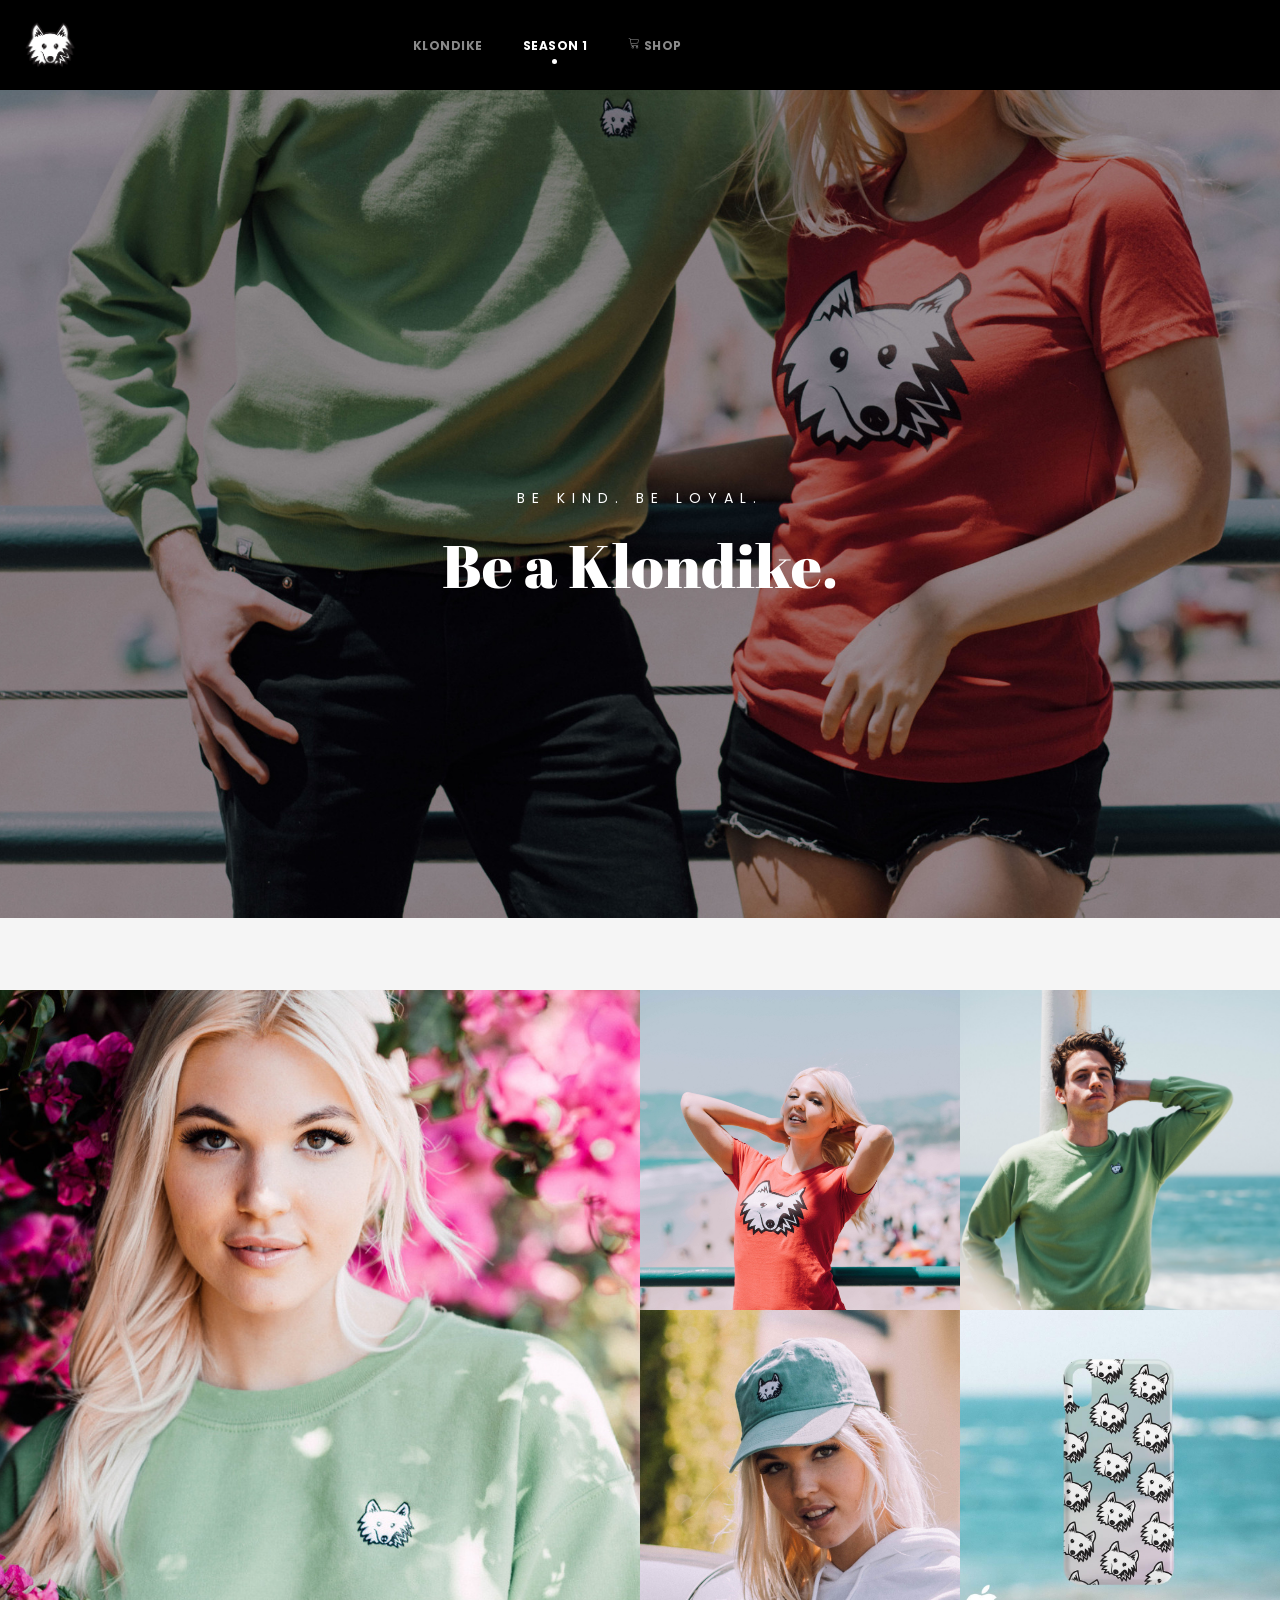
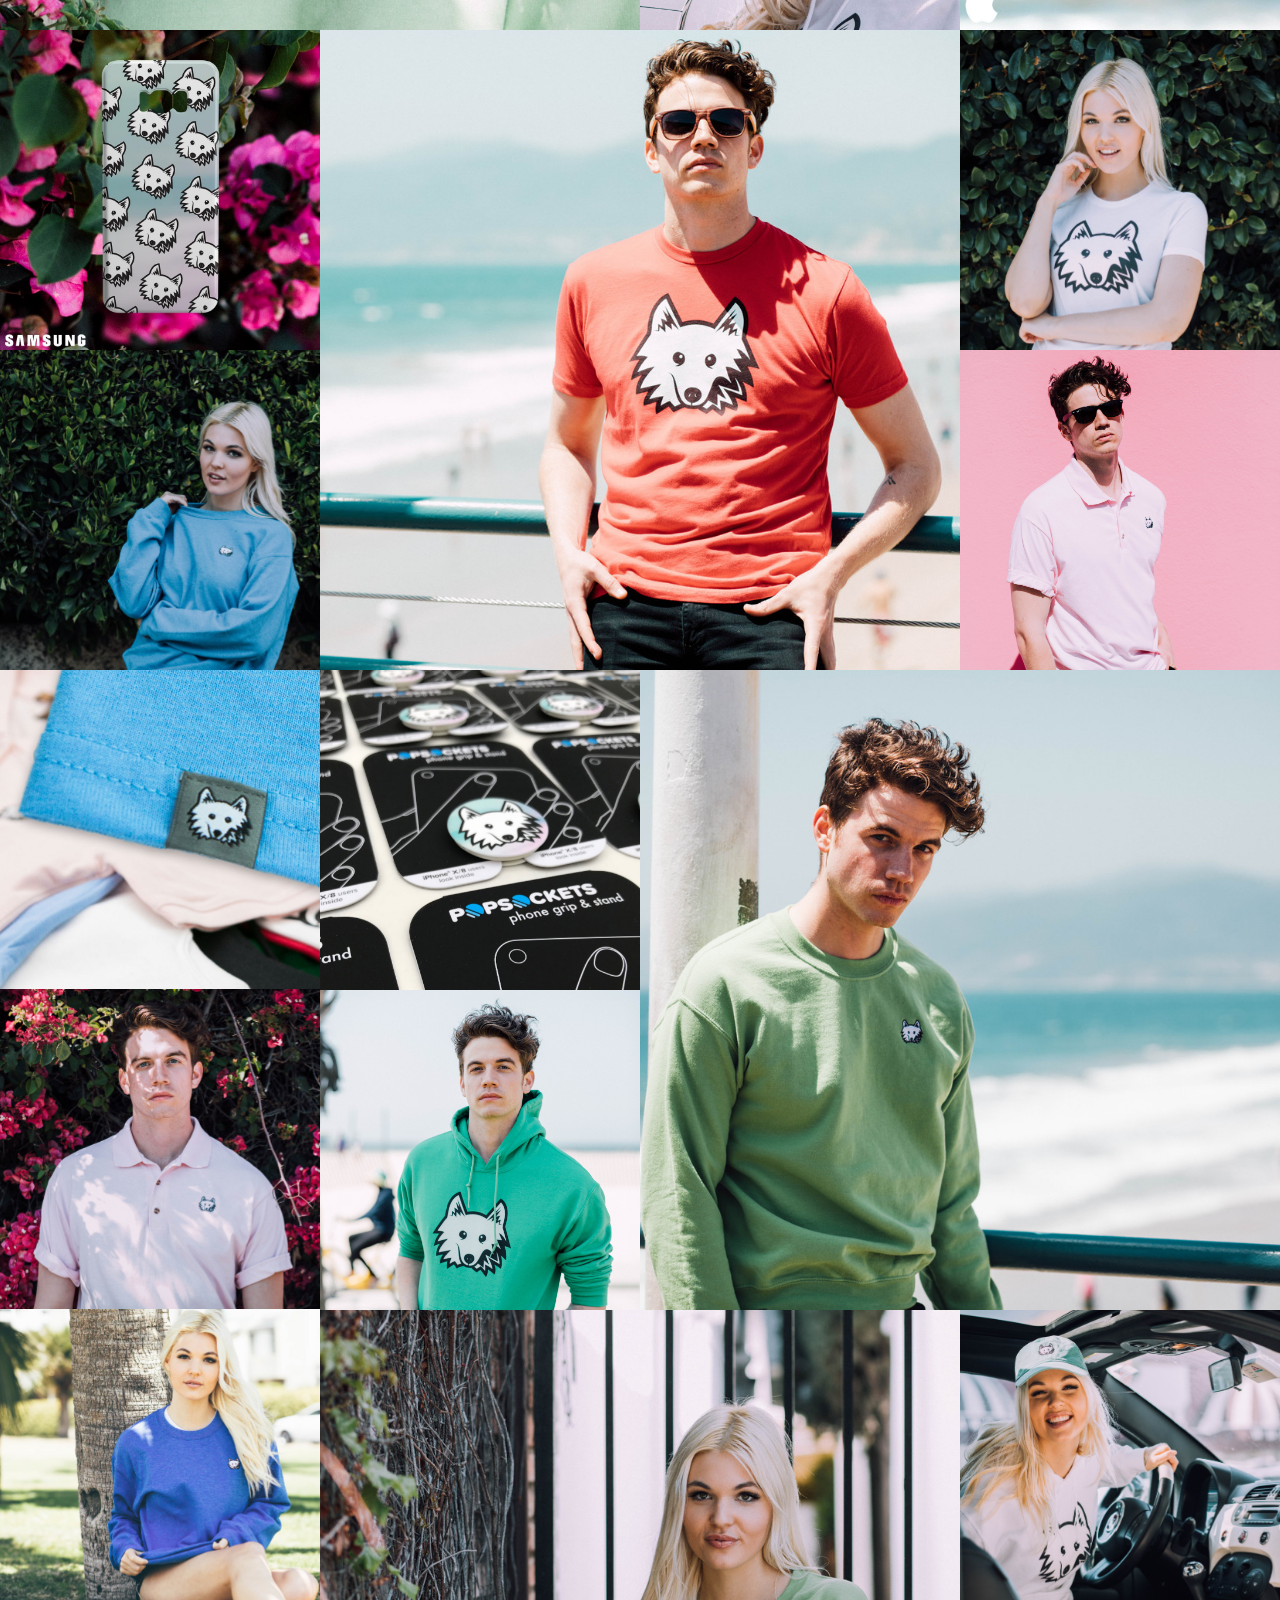
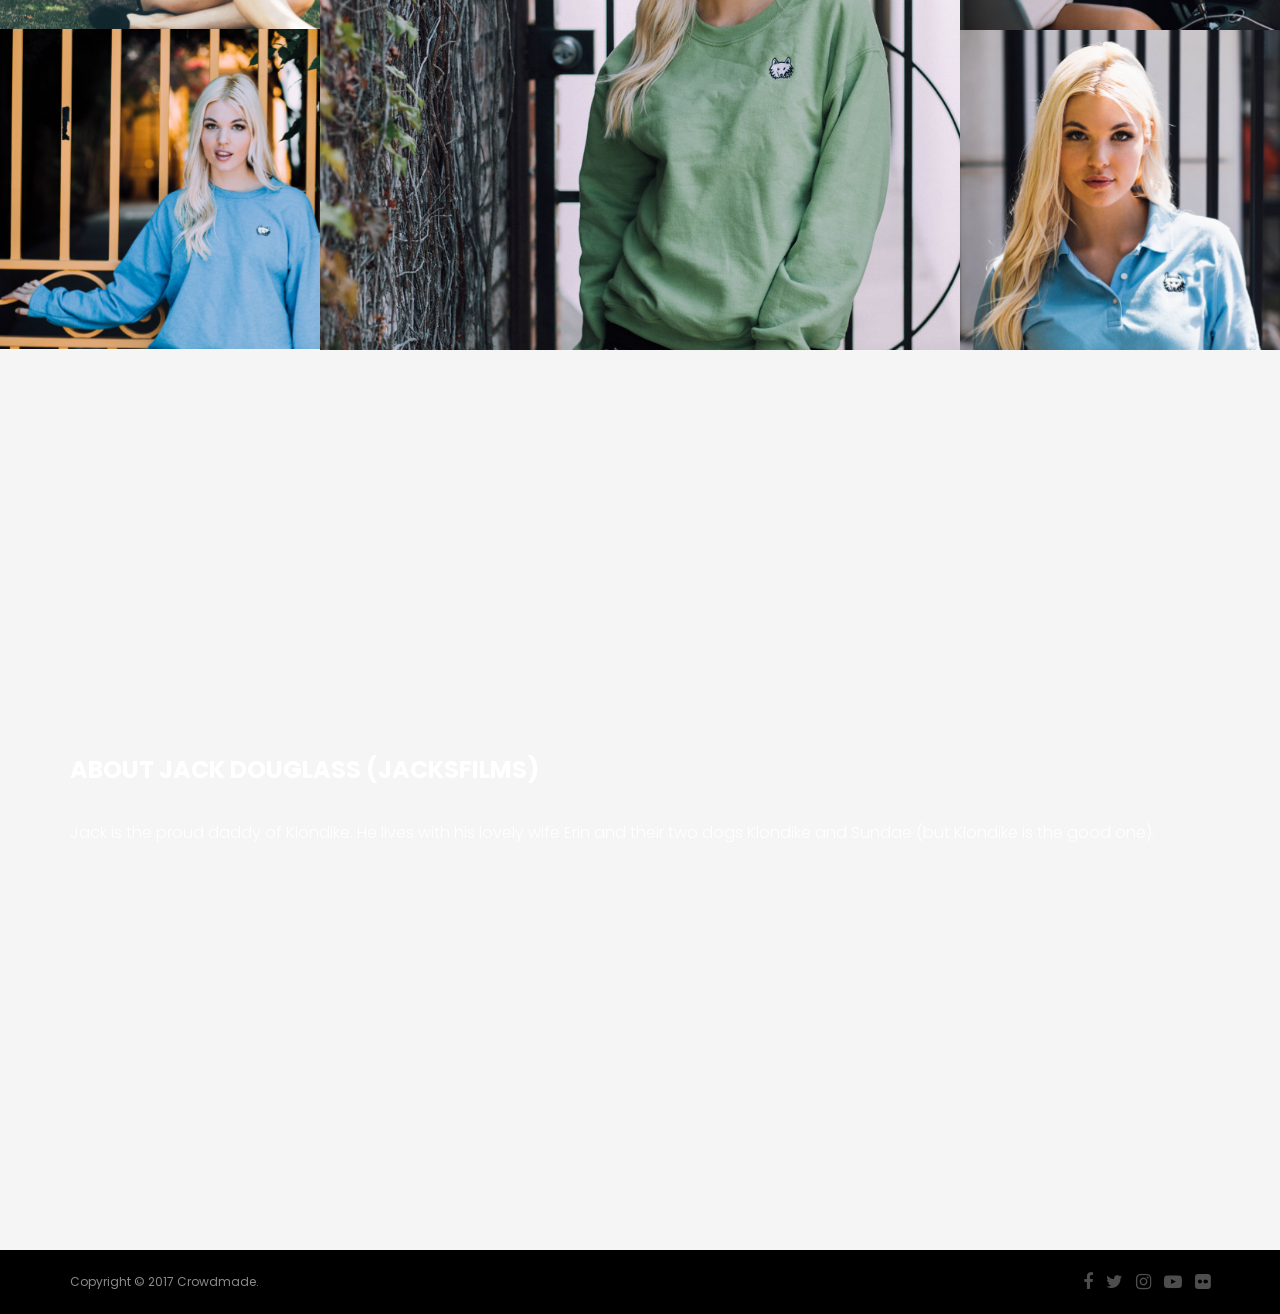
==== commit 72baf2c5: "Fixing footer copy" ====
--- a/index.html
+++ b/index.html
@@ -103,7 +103,7 @@
               <div class="apo-aligner-outer">
                 <div class="apo-aligner-inner">
                   <header class="apo-project-header">
-                    <h2 class="apo-project-title"><a href="https://crowdmade.com/collections/jacksfilms/products/klondike-face-embroidery-unisex-sweater?variant=12112669343812">Lime Embroidered Klondike Sweater</a></h2>
+                    <h2 class="apo-project-title"><a target="_blank" href="https://crowdmade.com/collections/jacksfilms/products/klondike-face-embroidery-unisex-sweater?variant=12112669343812">Lime Embroidered Klondike Sweater</a></h2>
                   </header>
                   <footer class="apo-project-footer">
                     <ul class="apo-project-meta">
@@ -124,7 +124,7 @@
               <div class="apo-aligner-outer">
                 <div class="apo-aligner-inner">
                   <header class="apo-project-header">
-                    <h2 class="apo-project-title"><a href="https://crowdmade.com/collections/jacksfilms/products/klondike-face-screenprint-ladies-t-shirt?variant=12112696082500">Red Ladies Klondike T-Shirt</a></h2>
+                    <h2 class="apo-project-title"><a target="_blank" href="https://crowdmade.com/collections/jacksfilms/products/klondike-face-screenprint-ladies-t-shirt?variant=12112696082500">Red Ladies Klondike T-Shirt</a></h2>
                   </header>
                   <footer class="apo-project-footer">
                     <ul class="apo-project-meta">
@@ -145,7 +145,7 @@
               <div class="apo-aligner-outer">
                 <div class="apo-aligner-inner">
                   <header class="apo-project-header">
-                    <h2 class="apo-project-title"><a href="https://crowdmade.com/collections/jacksfilms/products/klondike-face-embroidery-unisex-sweater?variant=12112669409348">Lime Embroidered Klondike Sweater</a></h2>
+                    <h2 class="apo-project-title"><a target="_blank" href="https://crowdmade.com/collections/jacksfilms/products/klondike-face-embroidery-unisex-sweater?variant=12112669409348">Lime Embroidered Klondike Sweater</a></h2>
                   </header>
                   <footer class="apo-project-footer">
                     <ul class="apo-project-meta">
@@ -166,7 +166,7 @@
               <div class="apo-aligner-outer">
                 <div class="apo-aligner-inner">
                   <header class="apo-project-header">
-                    <h2 class="apo-project-title"><a href="https://crowdmade.com/collections/jacksfilms/products/klondike-face-embroidery-unisex">Seafoam Klondike Hat</a></h2>
+                    <h2 class="apo-project-title"><a target="_blank" href="https://crowdmade.com/collections/jacksfilms/products/klondike-face-embroidery-unisex">Seafoam Klondike Hat</a></h2>
                   </header>
                   <footer class="apo-project-footer">
                     <ul class="apo-project-meta">
@@ -187,7 +187,7 @@
               <div class="apo-aligner-outer">
                 <div class="apo-aligner-inner">
                   <header class="apo-project-header">
-                    <h2 class="apo-project-title"><a href="https://crowdmade.com/collections/jacksfilms/products/klondike-phone-case-iphone-case">Klondike iPhone Case (5-X)</a></h2>
+                    <h2 class="apo-project-title"><a target="_blank" href="https://crowdmade.com/collections/jacksfilms/products/klondike-phone-case-iphone-case">Klondike iPhone Case (5-X)</a></h2>
                   </header>
                   <footer class="apo-project-footer">
                     <ul class="apo-project-meta">
@@ -229,7 +229,7 @@
               <div class="apo-aligner-outer">
                 <div class="apo-aligner-inner">
                   <header class="apo-project-header">
-                    <h2 class="apo-project-title"><a href="https://crowdmade.com/collections/jacksfilms/products/klondike-face-screenprint-unisex-t-shirt?variant=12112696672324">Red Unisex Klondike T-Shirt</a></h2>
+                    <h2 class="apo-project-title"><a target="_blank" href="https://crowdmade.com/collections/jacksfilms/products/klondike-face-screenprint-unisex-t-shirt?variant=12112696672324">Red Unisex Klondike T-Shirt</a></h2>
                   </header>
                   <footer class="apo-project-footer">
                     <ul class="apo-project-meta">
@@ -250,7 +250,7 @@
               <div class="apo-aligner-outer">
                 <div class="apo-aligner-inner">
                   <header class="apo-project-header">
-                    <h2 class="apo-project-title"><a href="https://crowdmade.com/collections/jacksfilms/products/klondike-face-screenprint-ladies-t-shirt?variant=12112696016964">White Ladies Klondike T-Shirt</a></h2>
+                    <h2 class="apo-project-title"><a target="_blank" href="https://crowdmade.com/collections/jacksfilms/products/klondike-face-screenprint-ladies-t-shirt?variant=12112696016964">White Ladies Klondike T-Shirt</a></h2>
                   </header>
                   <footer class="apo-project-footer">
                     <ul class="apo-project-meta">
@@ -292,7 +292,7 @@
               <div class="apo-aligner-outer">
                 <div class="apo-aligner-inner">
                   <header class="apo-project-header">
-                    <h2 class="apo-project-title"><a href="https://crowdmade.com/collections/jacksfilms/products/klondike-face-embroidery-unisex-polo">Light Pink Embroidered Klondike Polo</a></h2>
+                    <h2 class="apo-project-title"><a target="_blank" href="https://crowdmade.com/collections/jacksfilms/products/klondike-face-embroidery-unisex-polo">Light Pink Embroidered Klondike Polo</a></h2>
                   </header>
                   <footer class="apo-project-footer">
                     <ul class="apo-project-meta">
@@ -313,7 +313,7 @@
               <div class="apo-aligner-outer">
                 <div class="apo-aligner-inner">
                   <header class="apo-project-header">
-                    <h2 class="apo-project-title"><a href="https://crowdmade.com/collections/jacksfilms">Woven Klondike Hem Tags</a></h2>
+                    <h2 class="apo-project-title"><a target="_blank" href="https://crowdmade.com/collections/jacksfilms">Woven Klondike Hem Tags</a></h2>
                   </header>
                 </div>
               </div>
@@ -328,7 +328,7 @@
               <div class="apo-aligner-outer">
                 <div class="apo-aligner-inner">
                   <header class="apo-project-header">
-                    <h2 class="apo-project-title"><a href="https://crowdmade.com/collections/jacksfilms/products/klondike-pop-sockets">Klondike PopSocket</a></h2>
+                    <h2 class="apo-project-title"><a target="_blank" href="https://crowdmade.com/collections/jacksfilms/products/klondike-pop-sockets">Klondike PopSocket</a></h2>
                   </header>
                   <footer class="apo-project-footer">
                     <ul class="apo-project-meta">
@@ -349,7 +349,7 @@
               <div class="apo-aligner-outer">
                 <div class="apo-aligner-inner">
                   <header class="apo-project-header">
-                    <h2 class="apo-project-title"><a href="https://crowdmade.com/collections/jacksfilms/products/klondike-face-embroidery-unisex-sweater?variant=12112669409348">Lime Embroidered Klondike Sweater</a></h2>
+                    <h2 class="apo-project-title"><a target="_blank" href="https://crowdmade.com/collections/jacksfilms/products/klondike-face-embroidery-unisex-sweater?variant=12112669409348">Lime Embroidered Klondike Sweater</a></h2>
                   </header>
                   <footer class="apo-project-footer">
                     <ul class="apo-project-meta">
@@ -370,7 +370,7 @@
               <div class="apo-aligner-outer">
                 <div class="apo-aligner-inner">
                   <header class="apo-project-header">
-                    <h2 class="apo-project-title"><a href="https://crowdmade.com/collections/jacksfilms/products/klondike-face-embroidery-unisex-polo">Light Pink Embroidered Klondike Polo</a></h2>
+                    <h2 class="apo-project-title"><a target="_blank" href="https://crowdmade.com/collections/jacksfilms/products/klondike-face-embroidery-unisex-polo">Light Pink Embroidered Klondike Polo</a></h2>
                   </header>
                   <footer class="apo-project-footer">
                     <ul class="apo-project-meta">
@@ -391,7 +391,7 @@
               <div class="apo-aligner-outer">
                 <div class="apo-aligner-inner">
                   <header class="apo-project-header">
-                    <h2 class="apo-project-title"><a href="https://crowdmade.com/collections/jacksfilms/products/klondike-face-screenprint-unisex-pullover-hoodie">Kelly Green Klondike Hoodie</a></h2>
+                    <h2 class="apo-project-title"><a target="_blank" href="https://crowdmade.com/collections/jacksfilms/products/klondike-face-screenprint-unisex-pullover-hoodie">Kelly Green Klondike Hoodie</a></h2>
                   </header>
                   <footer class="apo-project-footer">
                     <ul class="apo-project-meta">
@@ -412,7 +412,7 @@
               <div class="apo-aligner-outer">
                 <div class="apo-aligner-inner">
                   <header class="apo-project-header">
-                    <h2 class="apo-project-title"><a href="https://crowdmade.com/collections/jacksfilms/products/klondike-face-embroidery-unisex-sweater">Heather Blue Embroidered Klondike Sweater</a></h2>
+                    <h2 class="apo-project-title"><a target="_blank" href="https://crowdmade.com/collections/jacksfilms/products/klondike-face-embroidery-unisex-sweater">Heather Blue Embroidered Klondike Sweater</a></h2>
                   </header>
                   <footer class="apo-project-footer">
                     <ul class="apo-project-meta">
@@ -433,7 +433,7 @@
               <div class="apo-aligner-outer">
                 <div class="apo-aligner-inner">
                   <header class="apo-project-header">
-                    <h2 class="apo-project-title"><a href="https://crowdmade.com/collections/jacksfilms/products/klondike-face-embroidery-unisex-sweater?variant=12112669343812">Lime Embroidered Klondike Sweater</a></h2>
+                    <h2 class="apo-project-title"><a target="_blank" href="https://crowdmade.com/collections/jacksfilms/products/klondike-face-embroidery-unisex-sweater?variant=12112669343812">Lime Embroidered Klondike Sweater</a></h2>
                   </header>
                   <footer class="apo-project-footer">
                     <ul class="apo-project-meta">
@@ -454,7 +454,7 @@
               <div class="apo-aligner-outer">
                 <div class="apo-aligner-inner">
                   <header class="apo-project-header">
-                    <h2 class="apo-project-title"><a href="https://crowdmade.com/collections/jacksfilms/products/klondike-face-screenprint-unisex-pullover-hoodie?variant=12112697032772">Seafoam Klondike Hat</a></h2>
+                    <h2 class="apo-project-title"><a target="_blank" href="https://crowdmade.com/collections/jacksfilms/products/klondike-face-screenprint-unisex-pullover-hoodie?variant=12112697032772">Seafoam Klondike Hat</a></h2>
                   </header>
                   <footer class="apo-project-footer">
                     <ul class="apo-project-meta">
@@ -475,7 +475,7 @@
               <div class="apo-aligner-outer">
                 <div class="apo-aligner-inner">
                   <header class="apo-project-header">
-                    <h2 class="apo-project-title"><a href="https://crowdmade.com/collections/jacksfilms/products/klondike-face-embroidery-unisex-sweater">Heather Blue Embroidered Klondike Sweater</a></h2>
+                    <h2 class="apo-project-title"><a target="_blank" href="https://crowdmade.com/collections/jacksfilms/products/klondike-face-embroidery-unisex-sweater">Heather Blue Embroidered Klondike Sweater</a></h2>
                   </header>
                   <footer class="apo-project-footer">
                     <ul class="apo-project-meta">
@@ -496,7 +496,7 @@
               <div class="apo-aligner-outer">
                 <div class="apo-aligner-inner">
                   <header class="apo-project-header">
-                    <h2 class="apo-project-title"><a href="https://crowdmade.com/collections/jacksfilms/products/klondike-face-embroidery-ladies-polo?variant=12112737173572">Light Blue Embroidered Klondike Ladies Polo</a></h2>
+                    <h2 class="apo-project-title"><a target="_blank" href="https://crowdmade.com/collections/jacksfilms/products/klondike-face-embroidery-ladies-polo?variant=12112737173572">Light Blue Embroidered Klondike Ladies Polo</a></h2>
                   </header>
                   <footer class="apo-project-footer">
                     <ul class="apo-project-meta">
@@ -516,7 +516,7 @@
               <div class="apo-aligner-outer">
                 <div class="apo-aligner-inner">
                   <header class="apo-project-header">
-                    <h2 class="apo-project-title"><a href="https://crowdmade.com/collections/jacksfilms/products/klondike-face-embroidery-unisex-polo">Light Pink Embroidered Klondike Polo</a></h2>
+                    <h2 class="apo-project-title"><a target="_blank" href="https://crowdmade.com/collections/jacksfilms/products/klondike-face-embroidery-unisex-polo">Light Pink Embroidered Klondike Polo</a></h2>
                   </header>
                   <footer class="apo-project-footer">
                     <ul class="apo-project-meta">
@@ -533,7 +533,7 @@
       </div>
       <div data-parallax="scroll" data-image-src="images/klondike-s1-footer.jpg" class="apo-section apo-fullheight-section apo-section-parallax">
         <div class="container text-white text-left">
-          <h2 class="apo-section-title apo-style-4">About Jack Douglass (jacksfilms)</blockquote>
+          <h2 class="apo-section-title apo-style-4">About Jack Douglass (jacksfilms)</h2>
           <p>Jack is the proud daddy of Klondike. He lives with his lovely wife Erin and their two dogs Klondike and Sundae (but Klondike is the good one).</p>
         </div>
       </div>
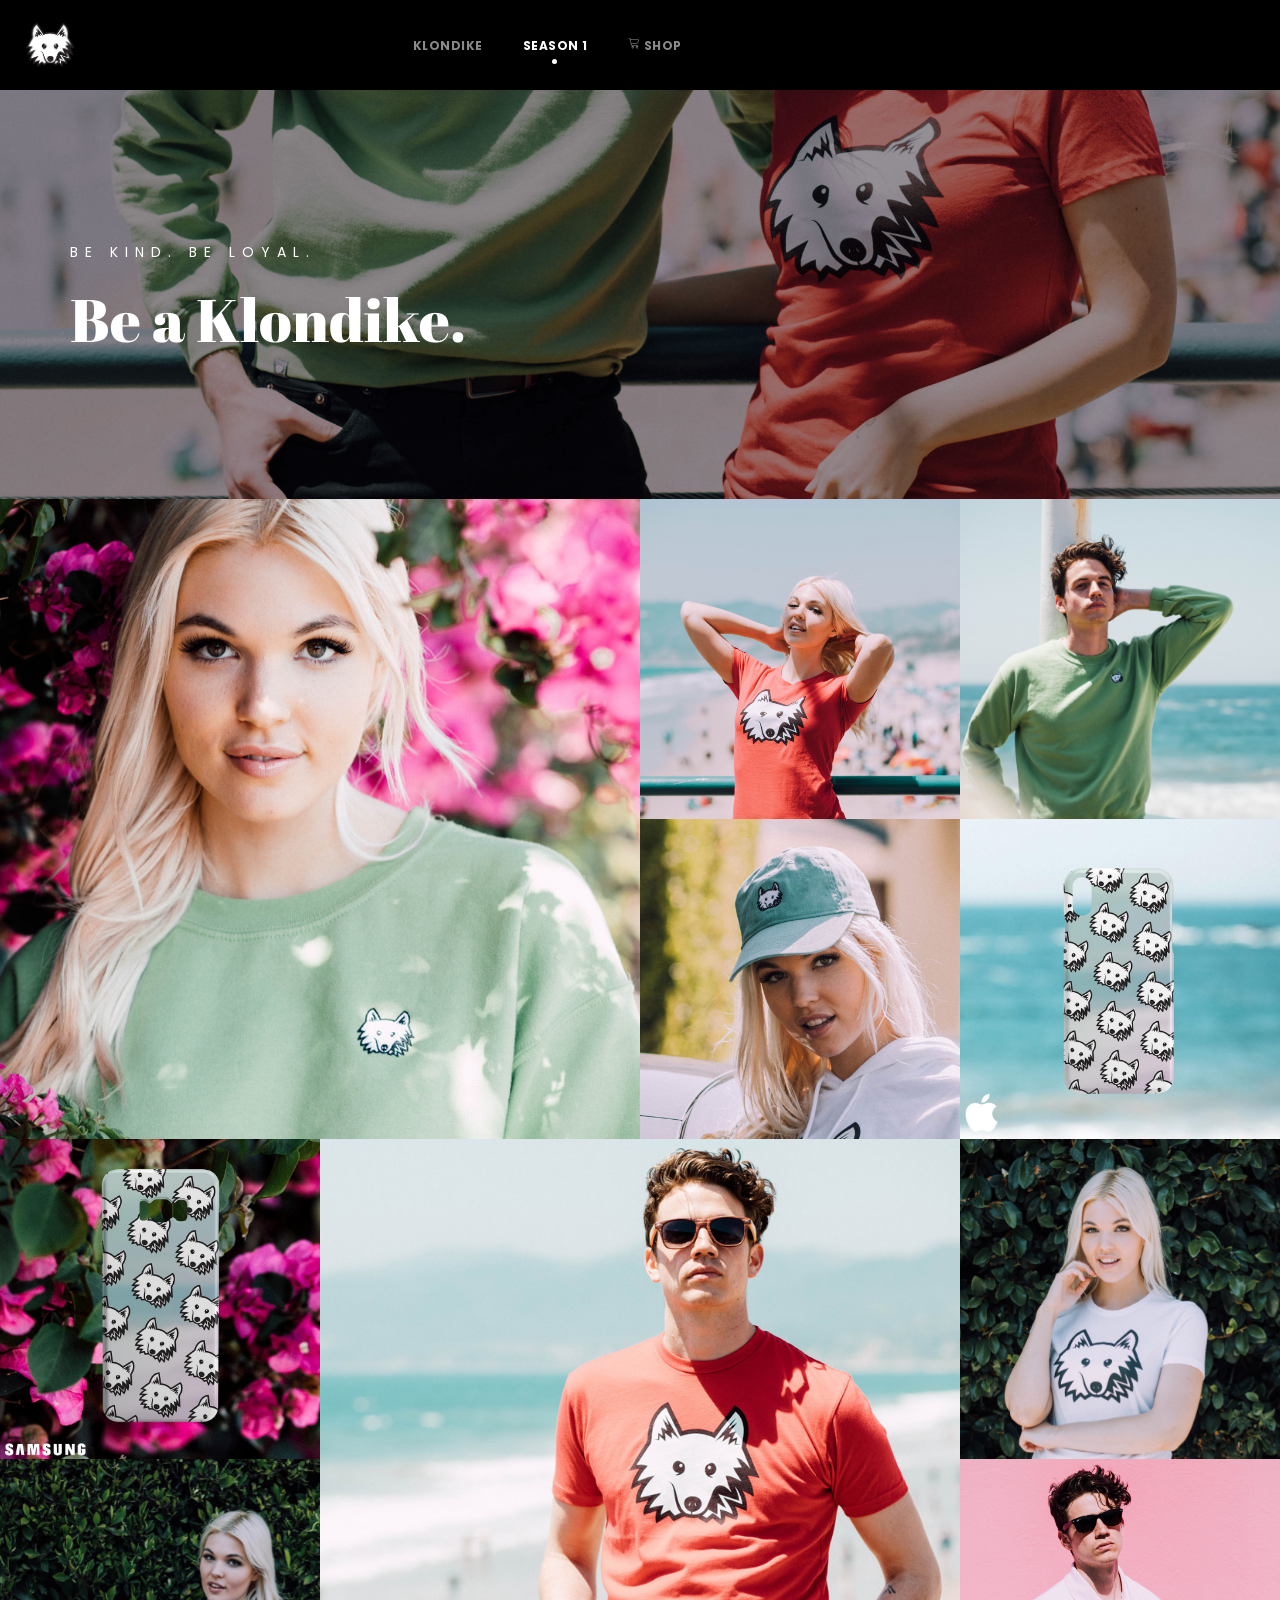
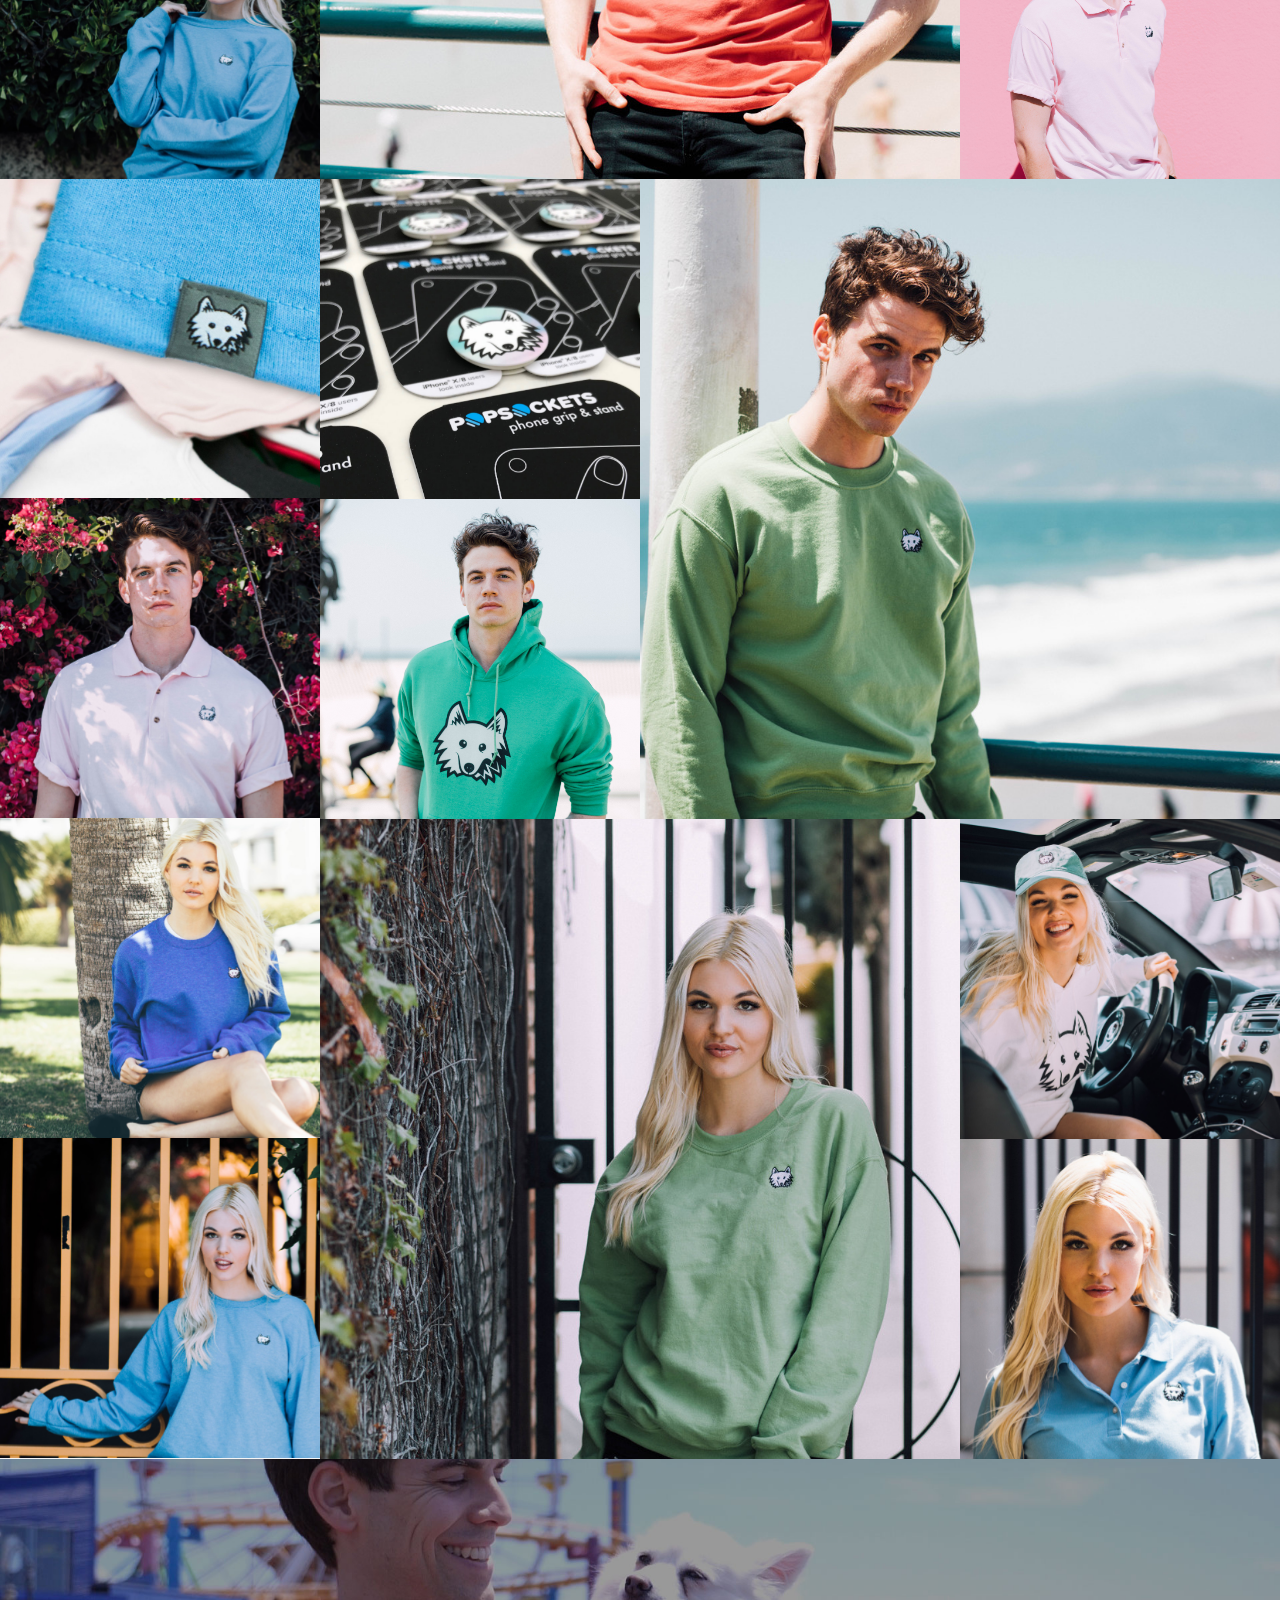
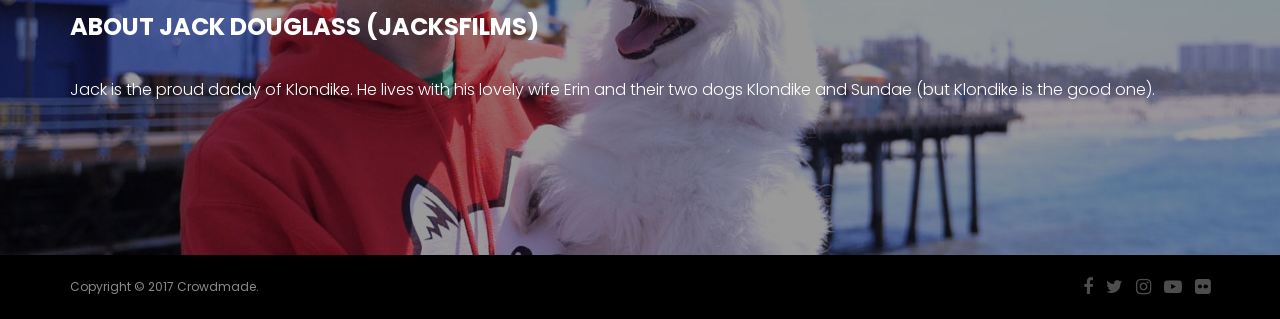
==== commit c5203069: "Small tweaks to landing page" ====
--- a/index.html
+++ b/index.html
@@ -34,9 +34,12 @@
     <script src="vendors/modernizr.js"></script>
     <style>
       .apo-header-item img.logo { max-height: 60px; }
+      .apo-background-image-section { background-position: center; background-size: cover; padding-top: 150px; padding-bottom: 150px; }
       .shopify-product { margin: auto; }
       .text-white { color: #ffffff !important; }
       .text-left { text-align: left; }
+      .klondike-header { background-image: url(images/klondike-s1-header.jpg); }
+      .klondike-footer { background-image: url(images/klondike-s1-footer.jpg); }
     </style>
   </head>
   <body>
@@ -54,7 +57,7 @@
     <!-- Site Header-->
     <!-- Site Header-->
     <header id="header" class="apo-header apo-header-dark">
-      <div class="apo-header-section apo-sticky">
+      <div class="apo-header-section apo-fixed">
         <div class="apo-header-component-first">
           <div class="apo-header-items">
             <div class="apo-header-item">
@@ -85,7 +88,8 @@
     <!-- Page Content-->
     <div class="apo-page">
 
-      <div data-parallax="scroll" data-image-src="images/klondike-s1-header.jpg" class="apo-section apo-fullheight-section apo-section-parallax">
+    <!--data-parallax="scroll" data-image-src="images/klondike-s1-header.jpg"  apo-section-parallax -->
+      <div class="apo-section apo-background-image-section klondike-header">
         <div class="container text-white">
           <h4 class="apo-section-title apo-style-3">Be Kind. Be Loyal.</h4>
           <h1 class="apo-style-3">Be a Klondike.</blockquote>
@@ -531,7 +535,7 @@
         </div-->
 
       </div>
-      <div data-parallax="scroll" data-image-src="images/klondike-s1-footer.jpg" class="apo-section apo-fullheight-section apo-section-parallax">
+      <div class="apo-section apo-background-image-section klondike-footer">
         <div class="container text-white text-left">
           <h2 class="apo-section-title apo-style-4">About Jack Douglass (jacksfilms)</h2>
           <p>Jack is the proud daddy of Klondike. He lives with his lovely wife Erin and their two dogs Klondike and Sundae (but Klondike is the good one).</p>
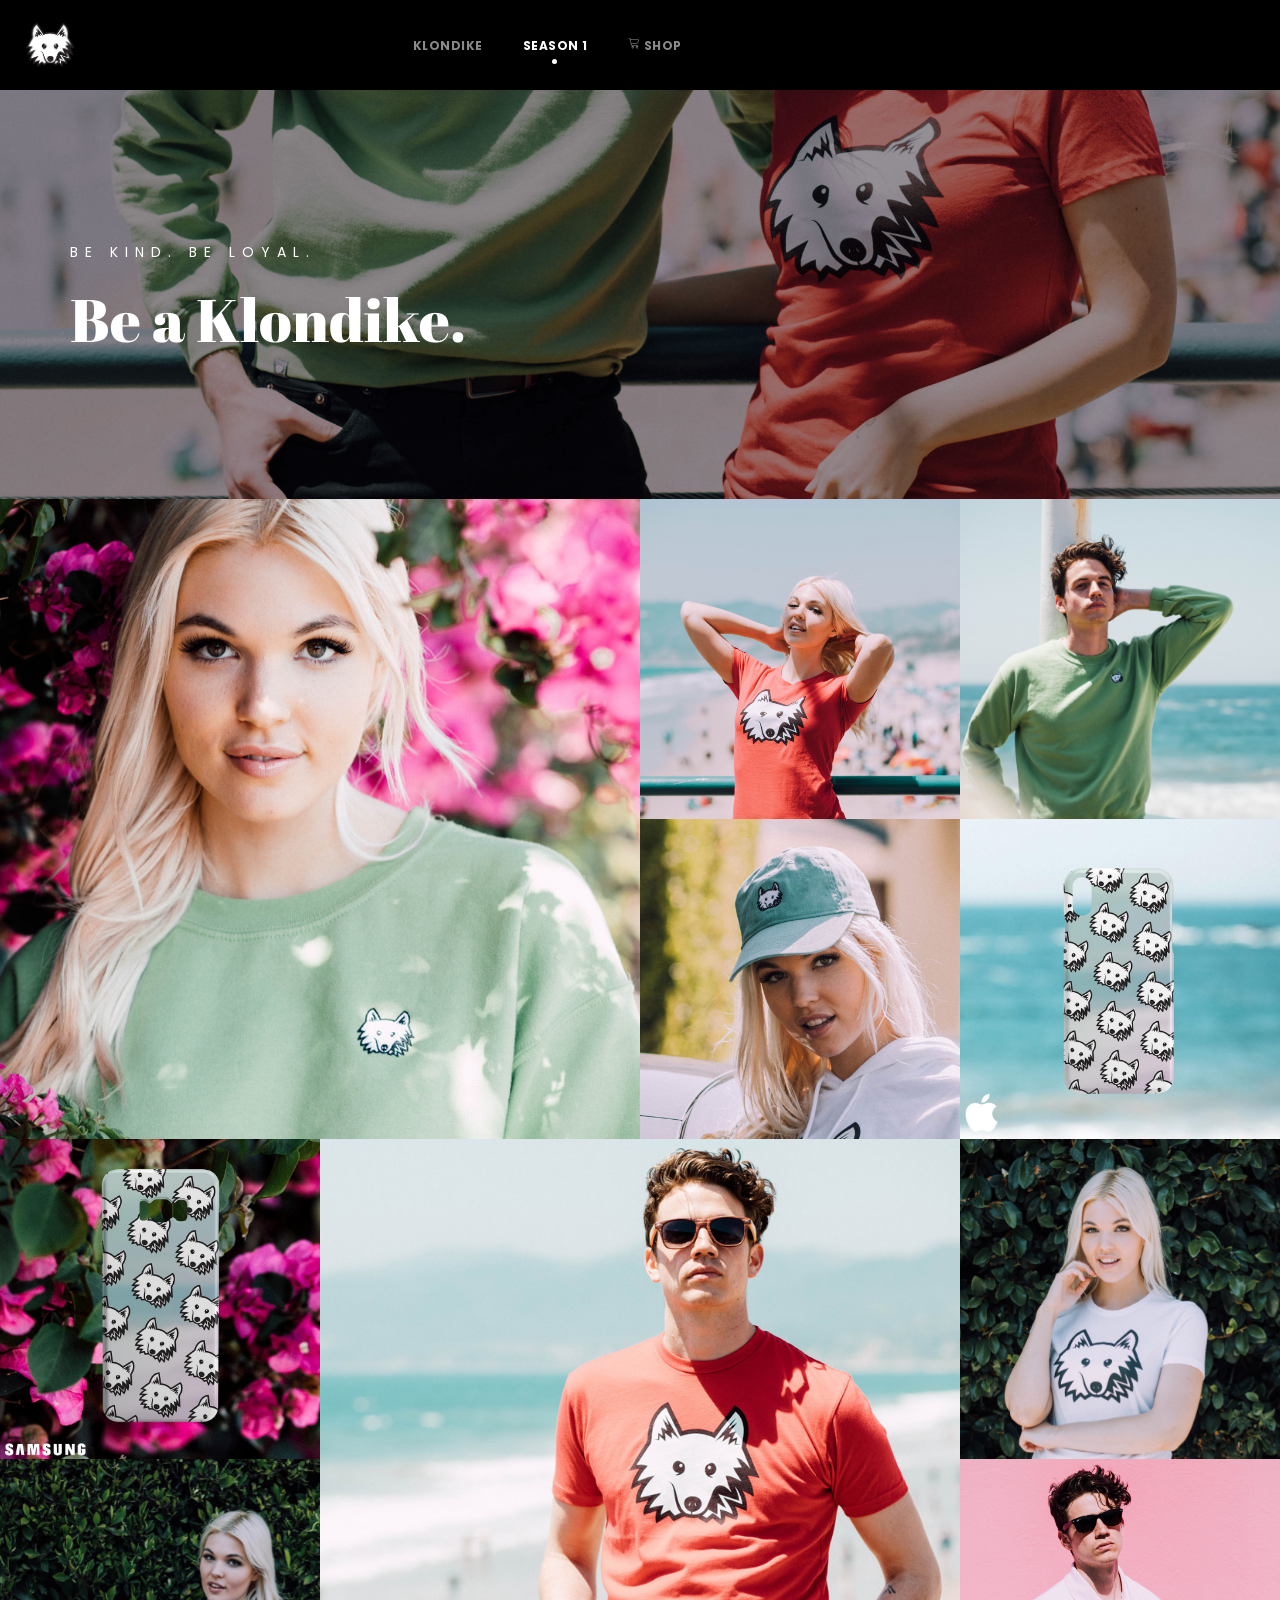
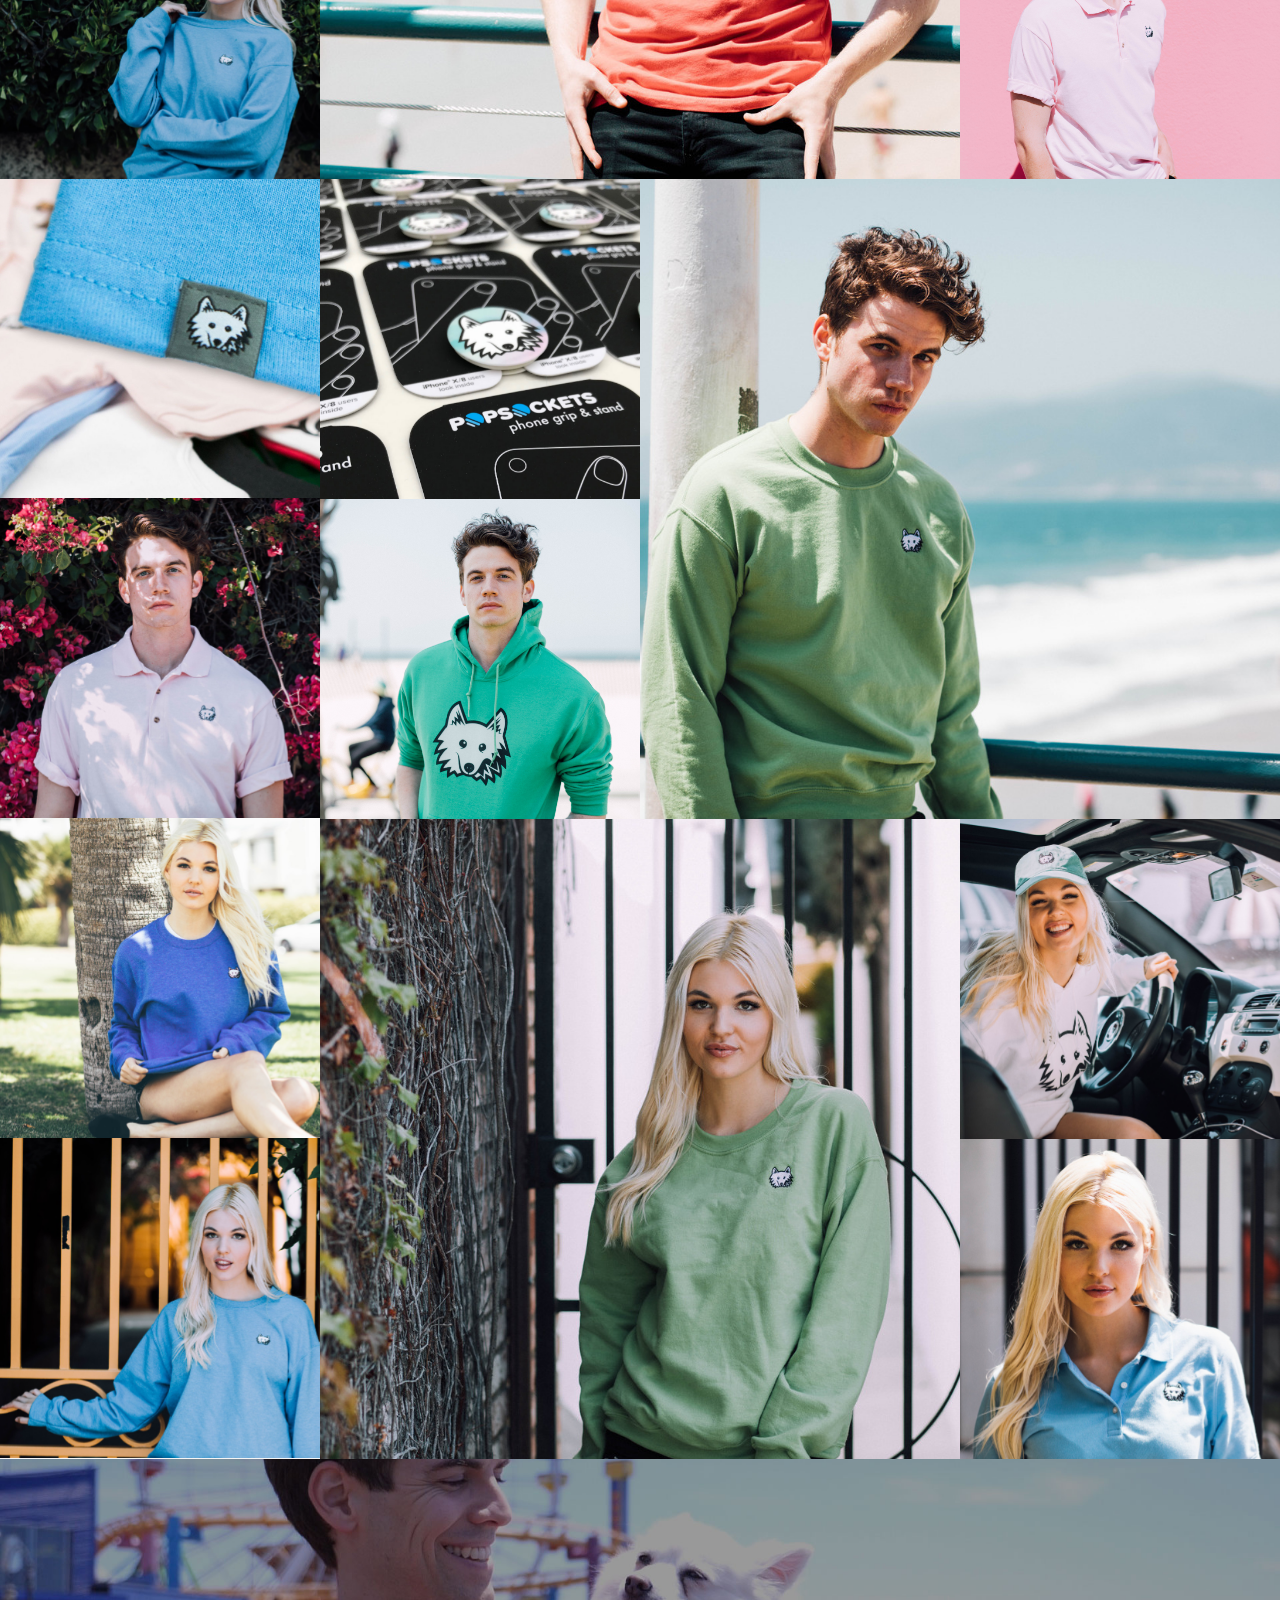
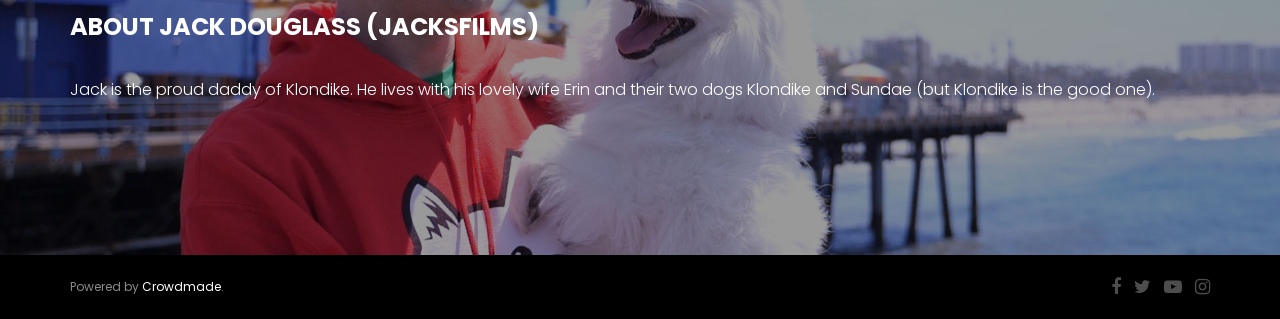
==== commit 3c89ef82: "Adding social media links" ====
--- a/index.html
+++ b/index.html
@@ -336,7 +336,7 @@
                   </header>
                   <footer class="apo-project-footer">
                     <ul class="apo-project-meta">
-                      <li><a href="#">$.99</a></li>
+                      <li><a href="#">$13.99</a></li>
                     </ul>
                     <div class="shopify-product" id="shopify-1300864401476">
                   </footer>
@@ -548,16 +548,15 @@
       <div class="container">
         <div class="row apo-table-row-sm">
           <div class="col-sm-6">
-            <div class="copyright">Copyright &copy; 2017 Crowdmade.</div>
+            <div class="copyright">Powered by <a target="_blank" href="https://crowdmade.com">Crowdmade</a>.</div>
           </div>
           <div class="col-sm-6">
             <!-- Social Networks-->
             <ul class="apo-social-networks">
-              <li><a href="#" class="apo-social-networks-facebook"><i class="fa fa-facebook"></i></a></li>
-              <li><a href="#" class="apo-social-networks-twitter"><i class="fa fa-twitter"></i></a></li>
-              <li><a href="#" class="apo-social-networks-instagram"><i class="fa fa-instagram"></i></a></li>
-              <li><a href="#" class="apo-social-networks-youtube"><i class="fa fa-youtube-play"></i></a></li>
-              <li><a href="#" class="apo-social-networks-flickr"><i class="fa fa-flickr"></i></a></li>
+              <li><a href="facebook.com/jacksfilmsfans" class="apo-social-networks-facebook"><i class="fa fa-facebook"></i></a></li>
+              <li><a href="twitter.com/jacksfilms" class="apo-social-networks-twitter"><i class="fa fa-twitter"></i></a></li>
+              <li><a href="youtube.com/jacksfilms" class="apo-social-networks-youtube"><i class="fa fa-youtube-play"></i></a></li>
+              <li><a href="instagram.com/beaklondike" class="apo-social-networks-instagram"><i class="fa fa-instagram"></i></a></li>
             </ul>
             <!-- End Social Networks-->
           </div>
